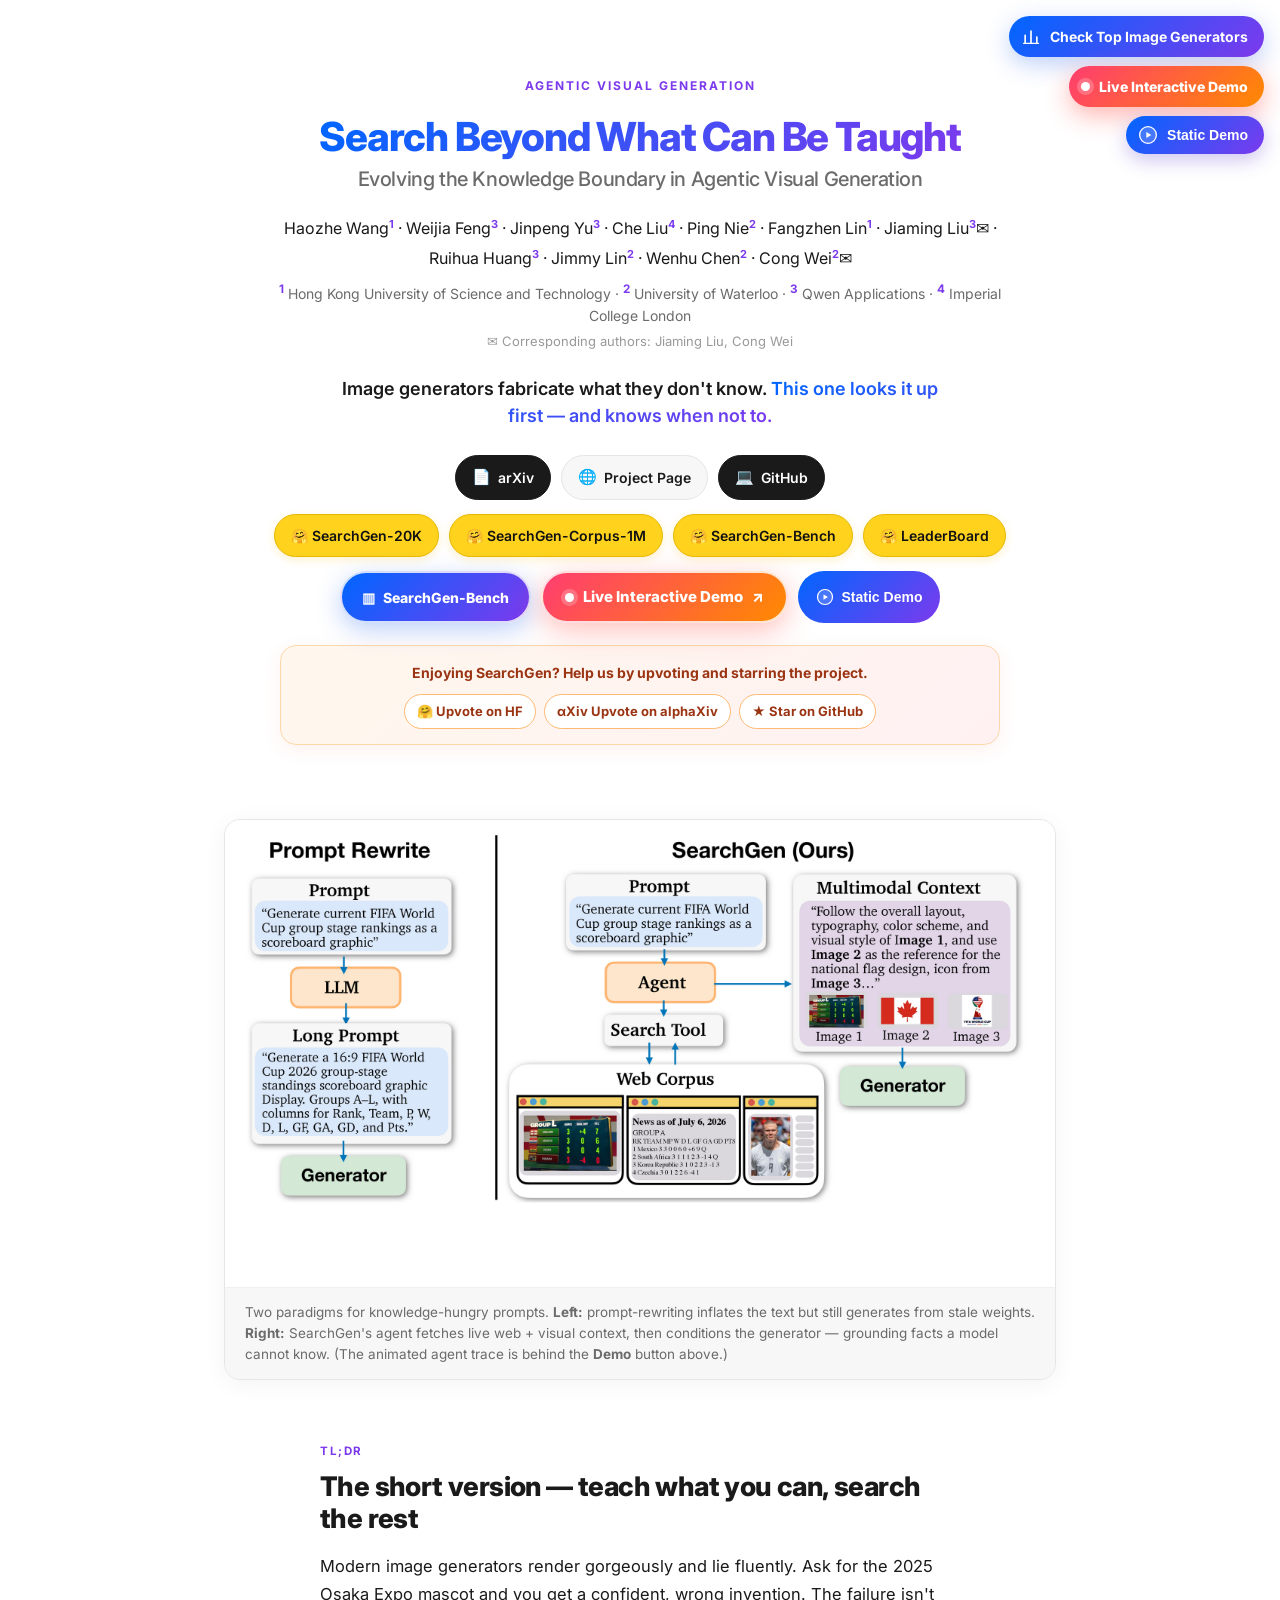
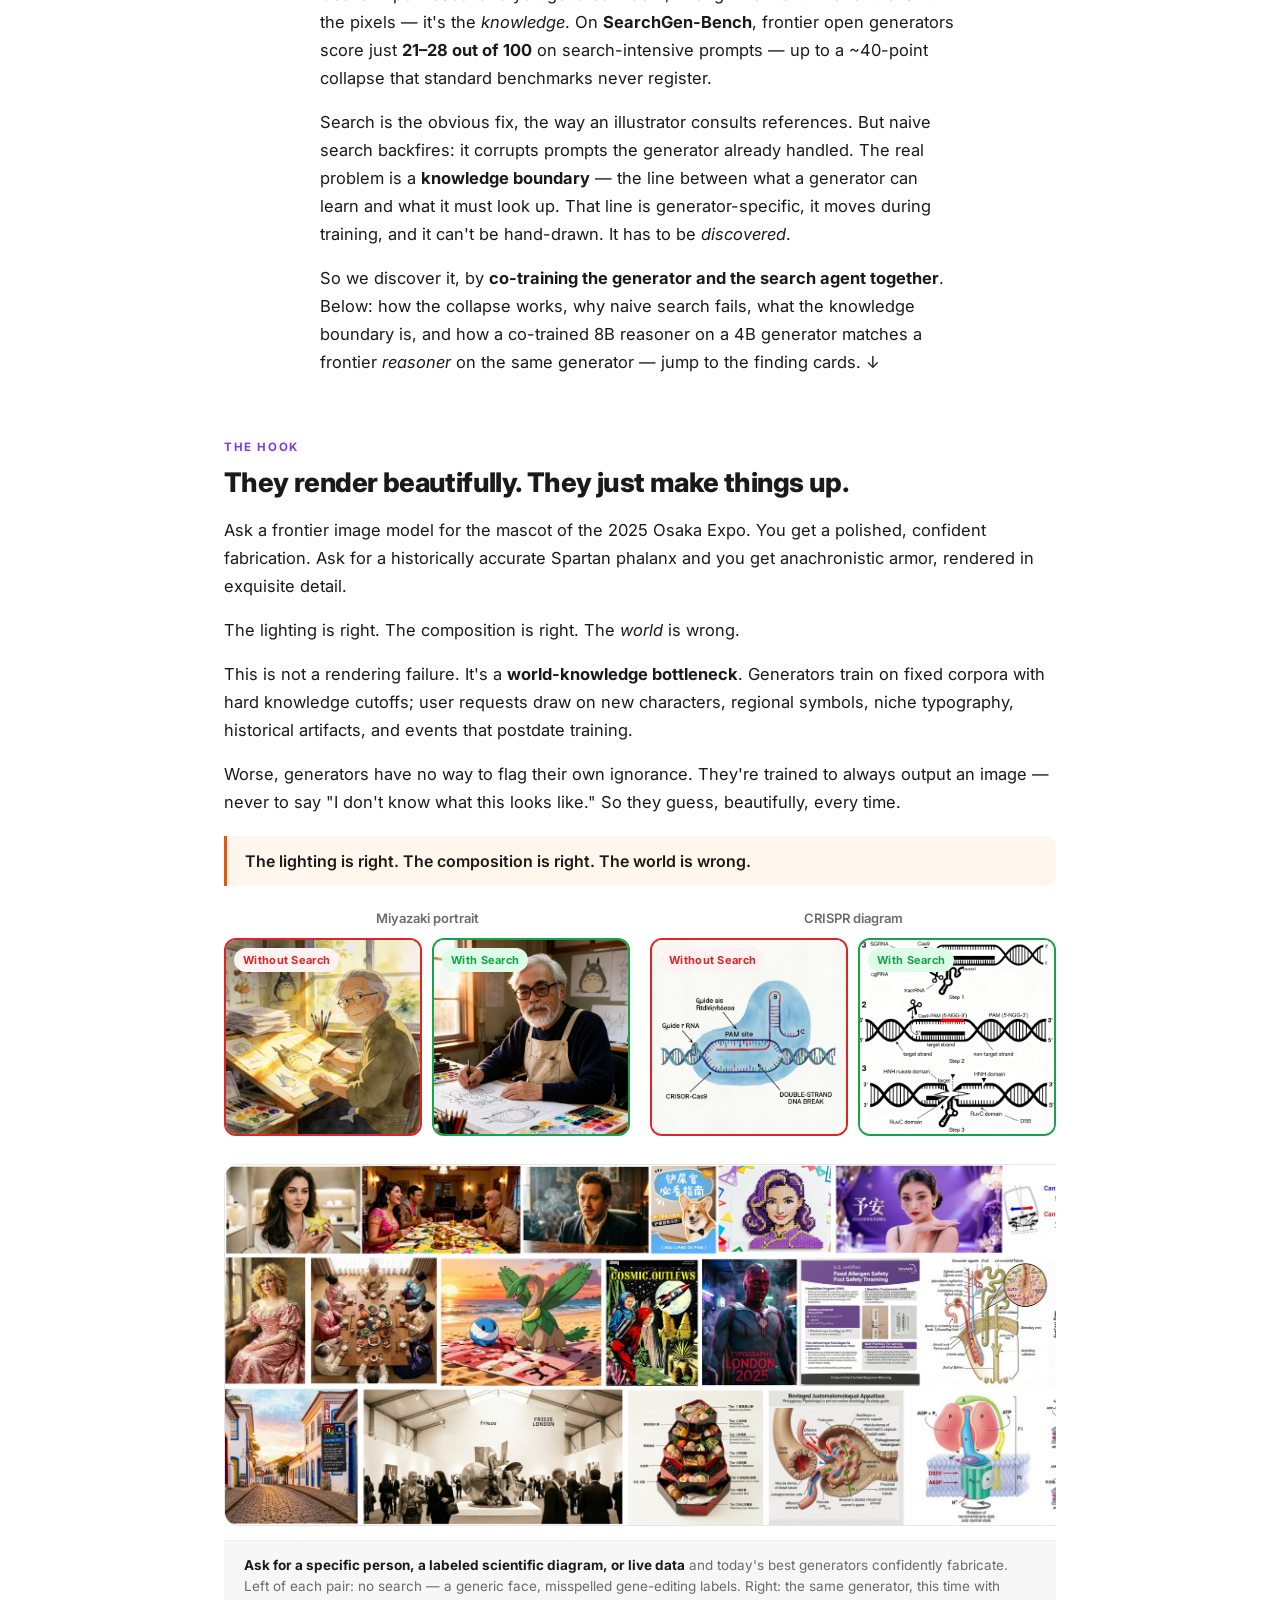
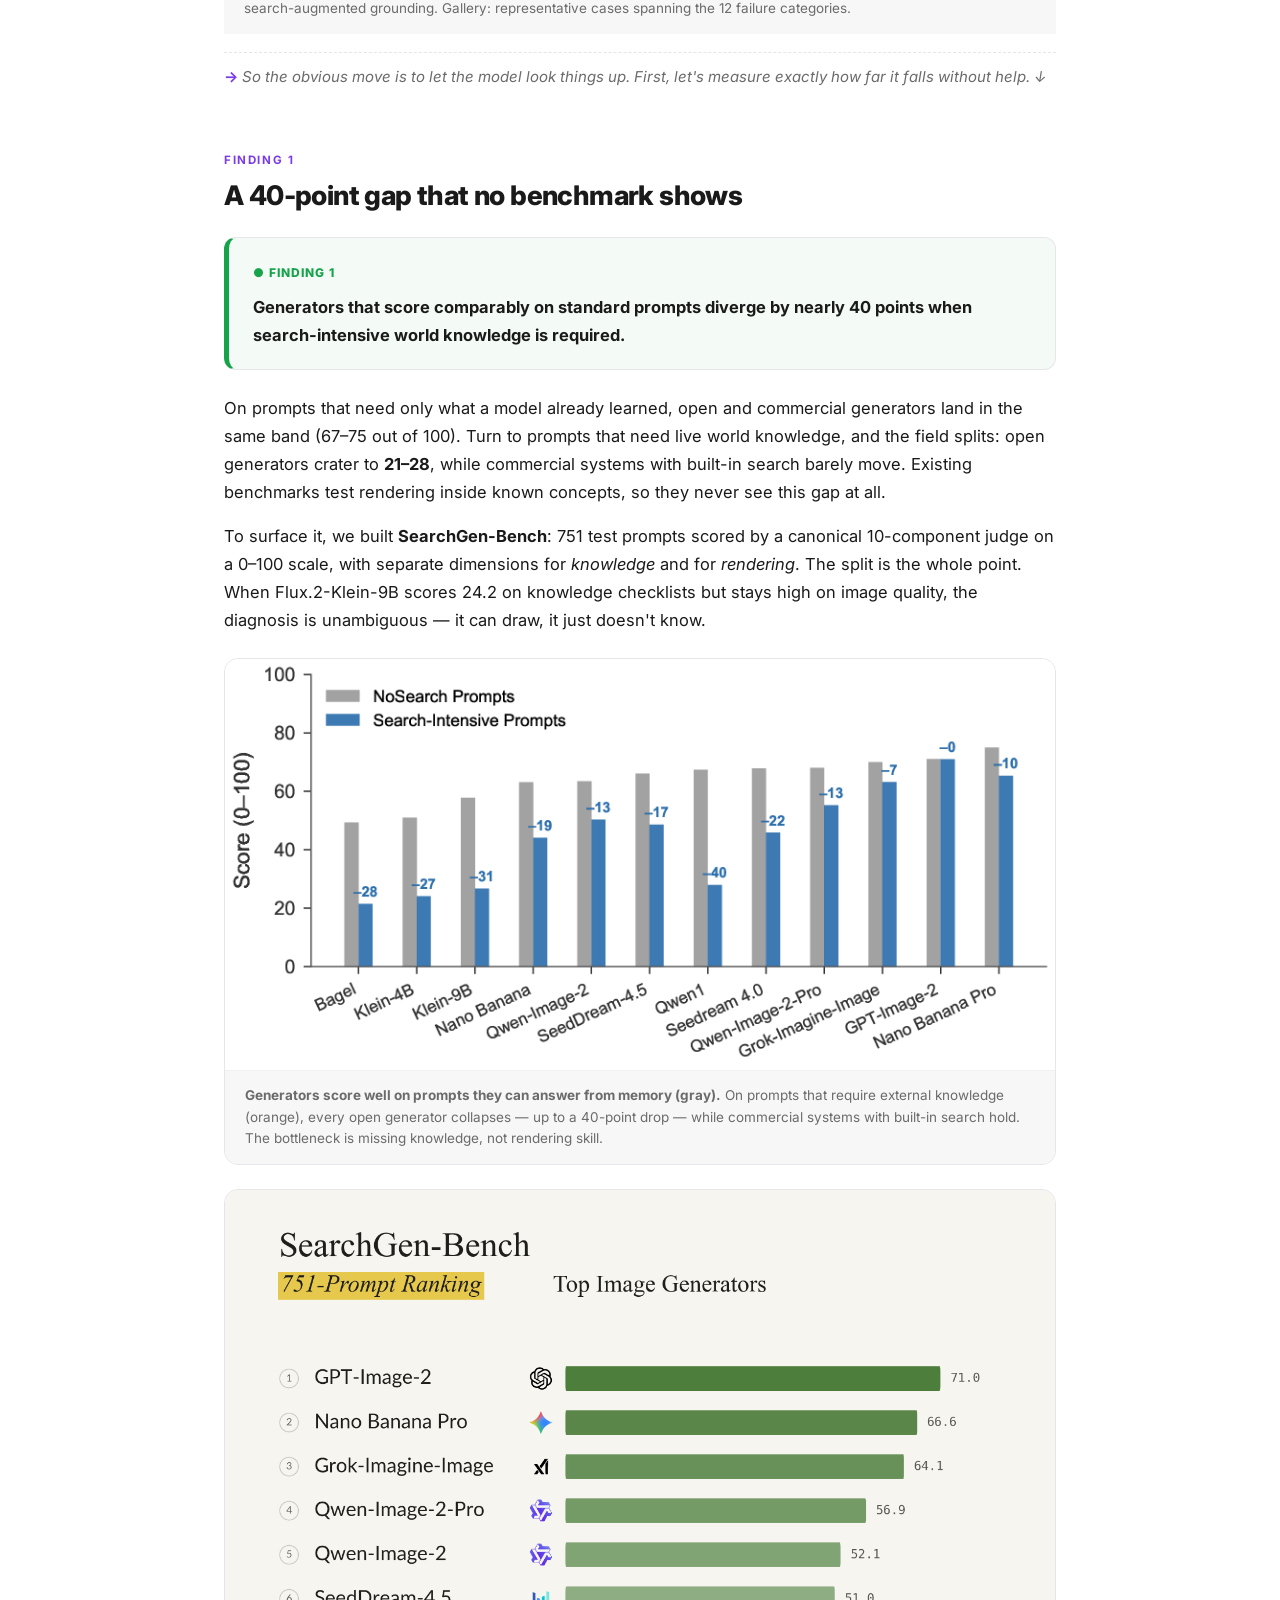
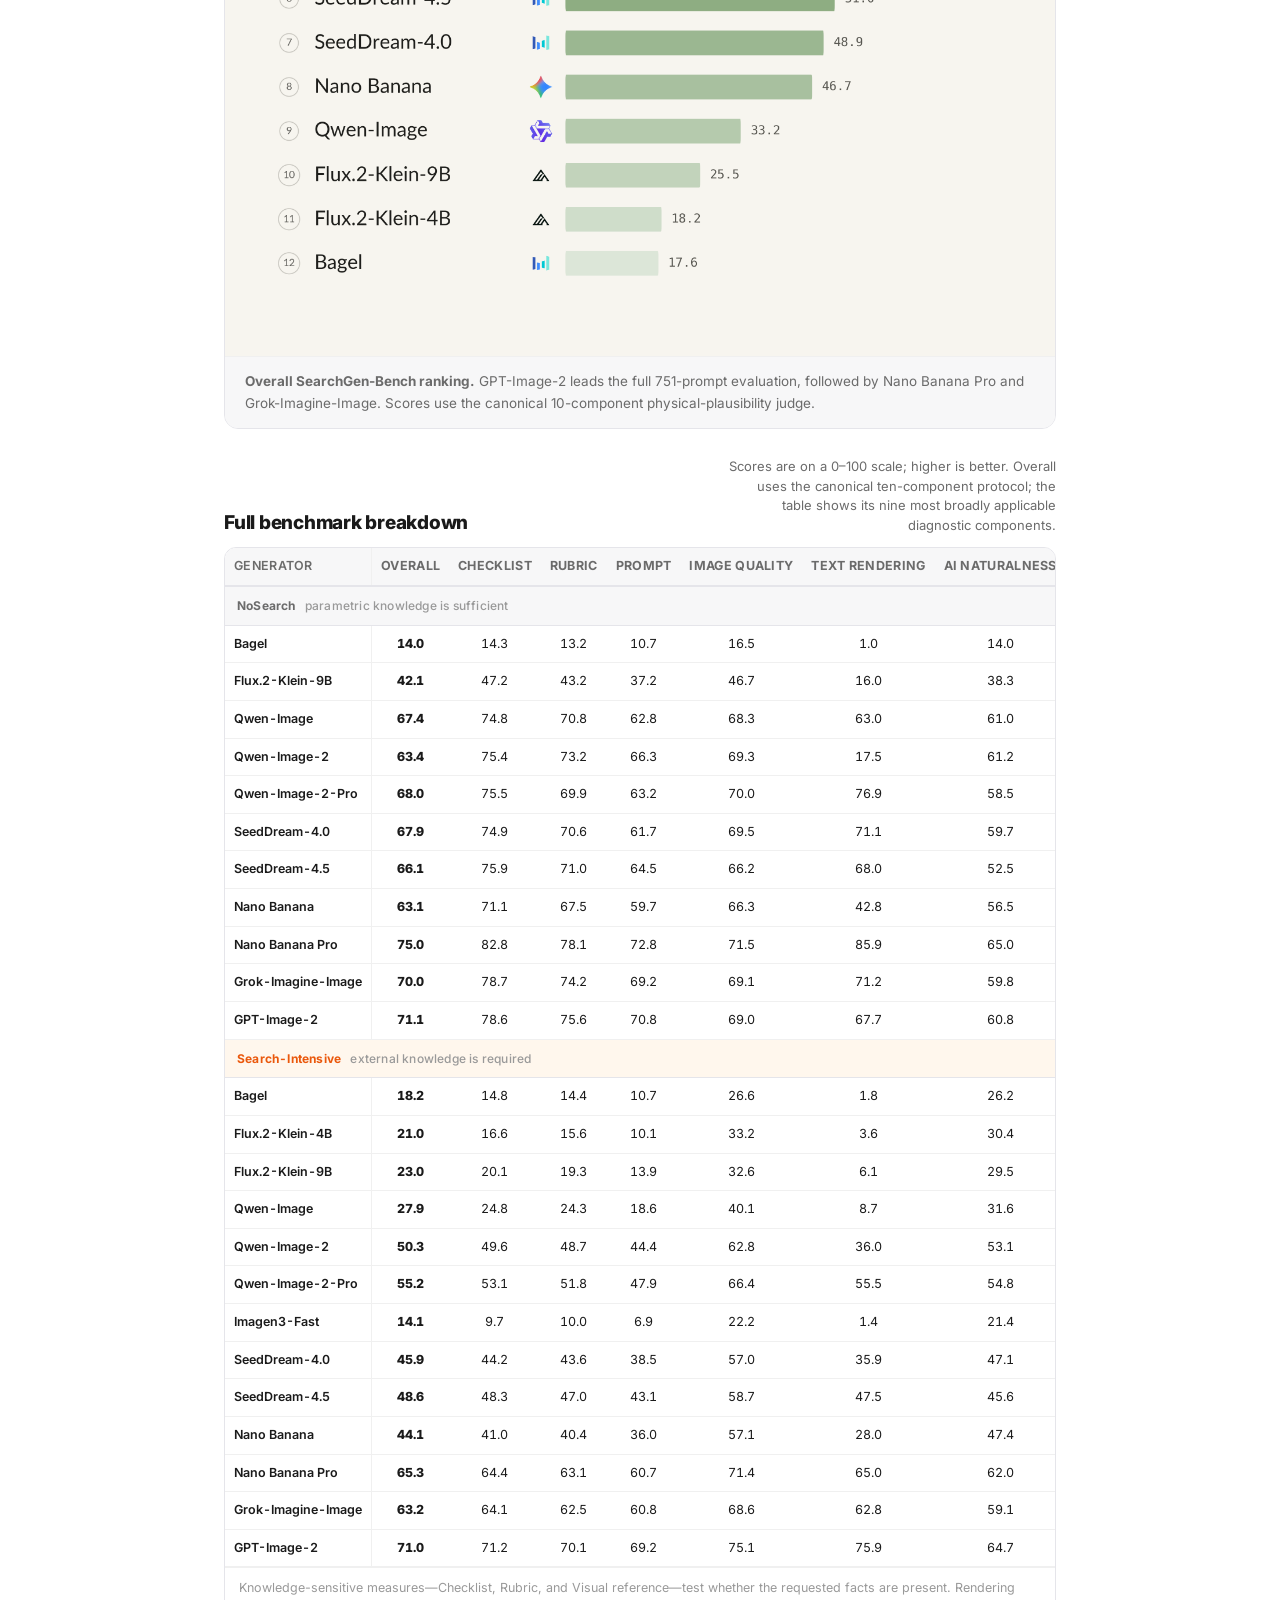
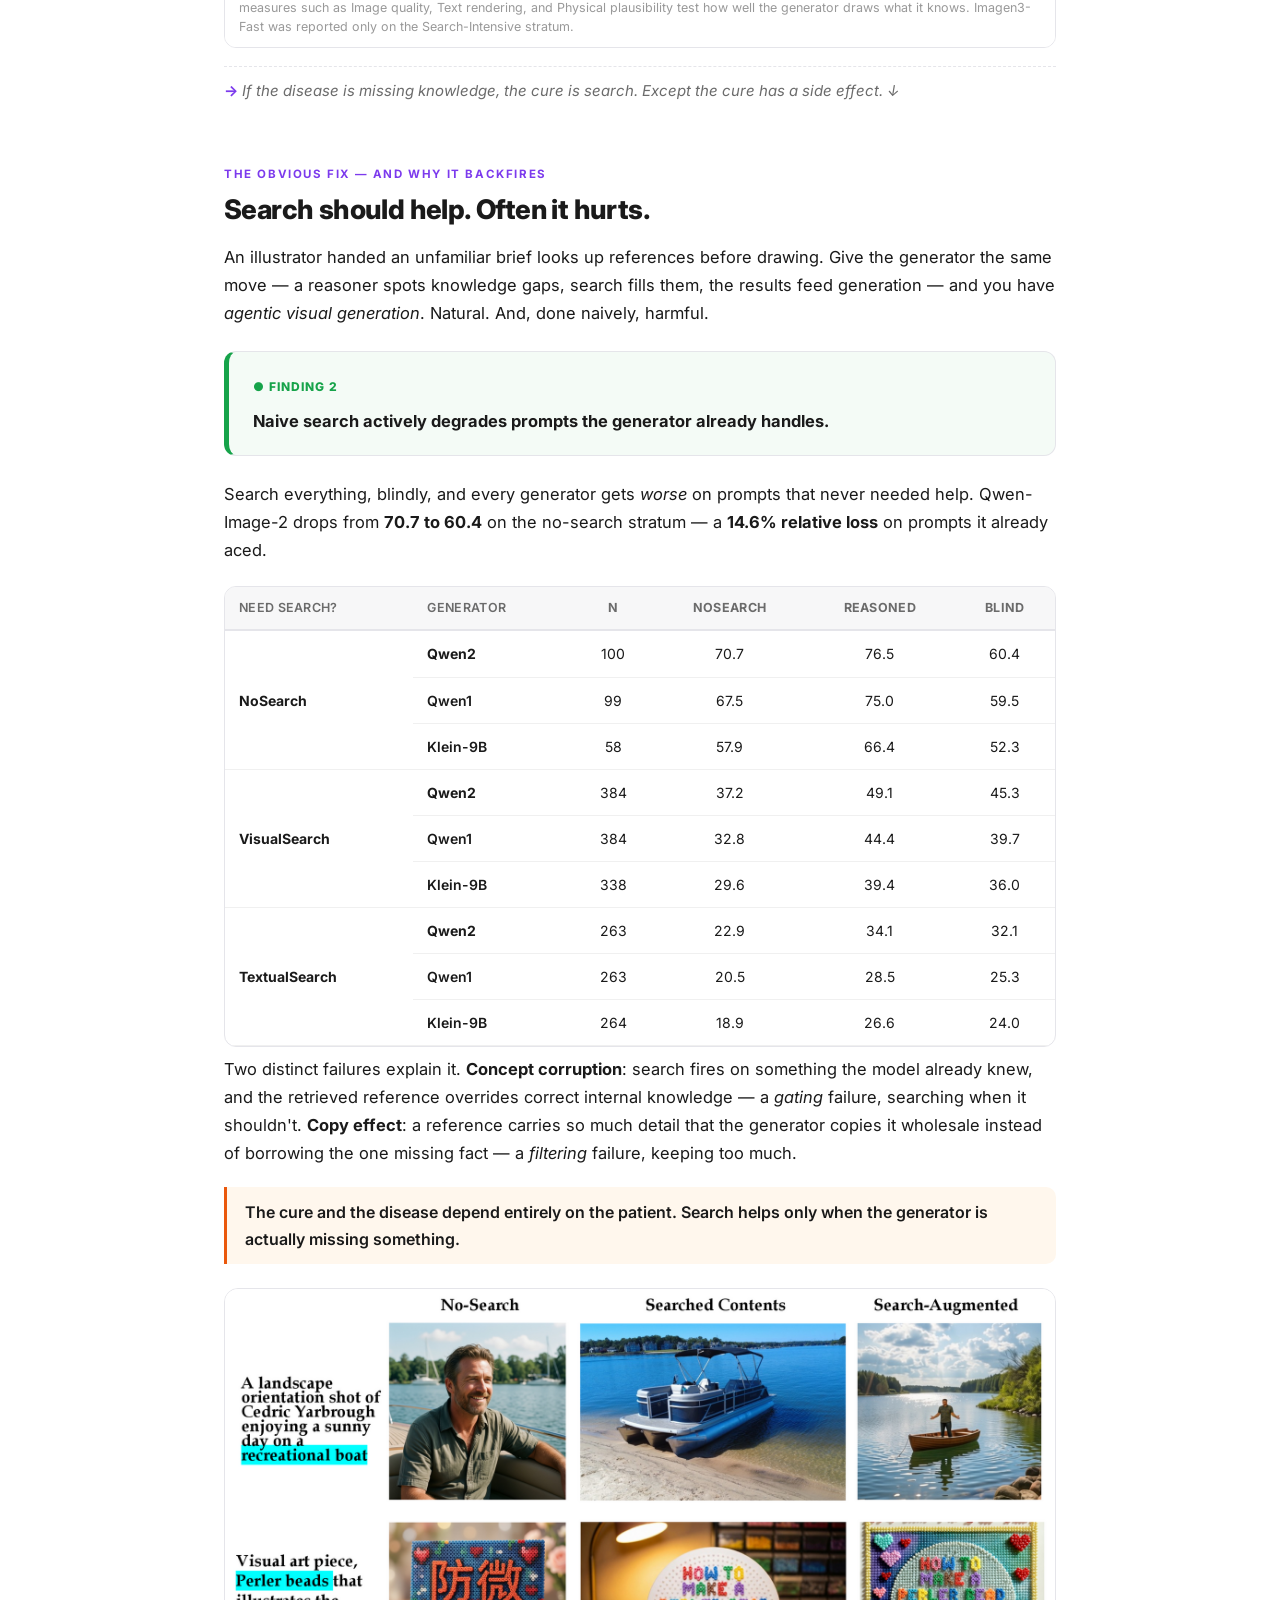
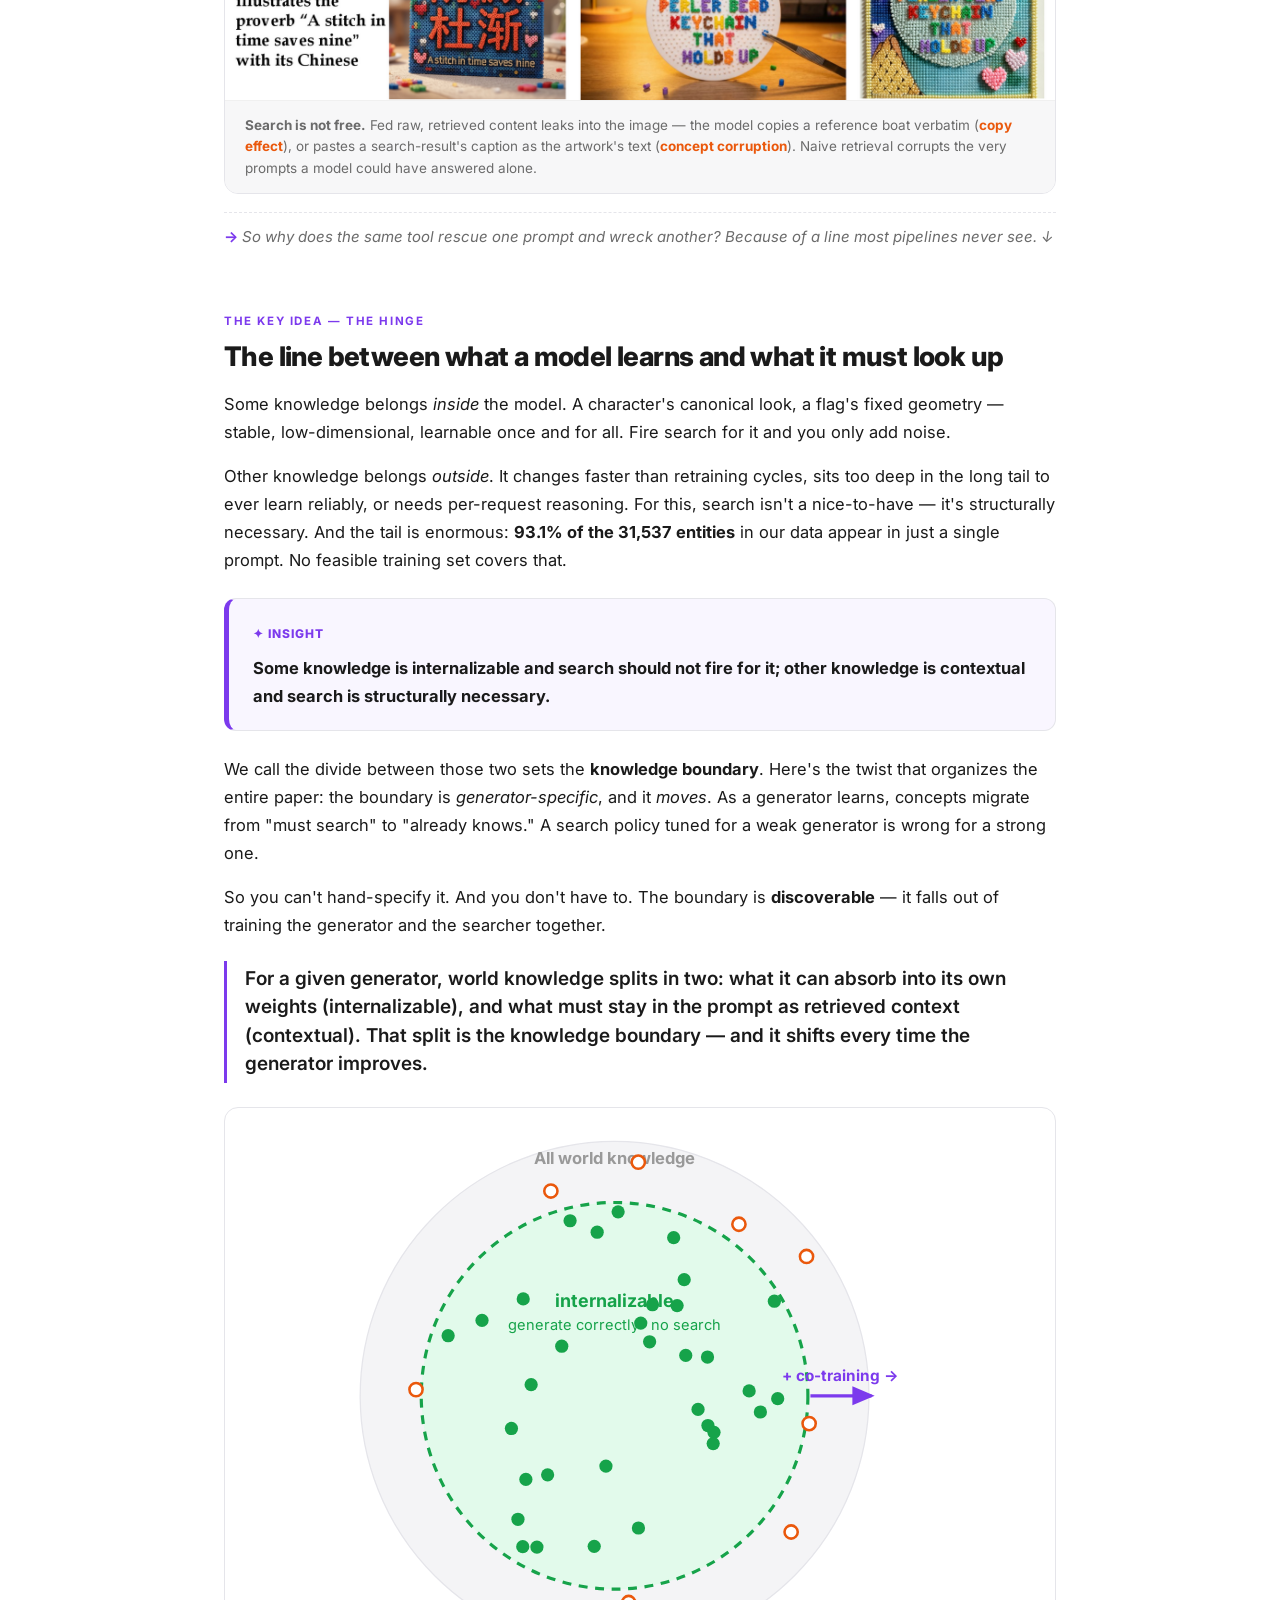
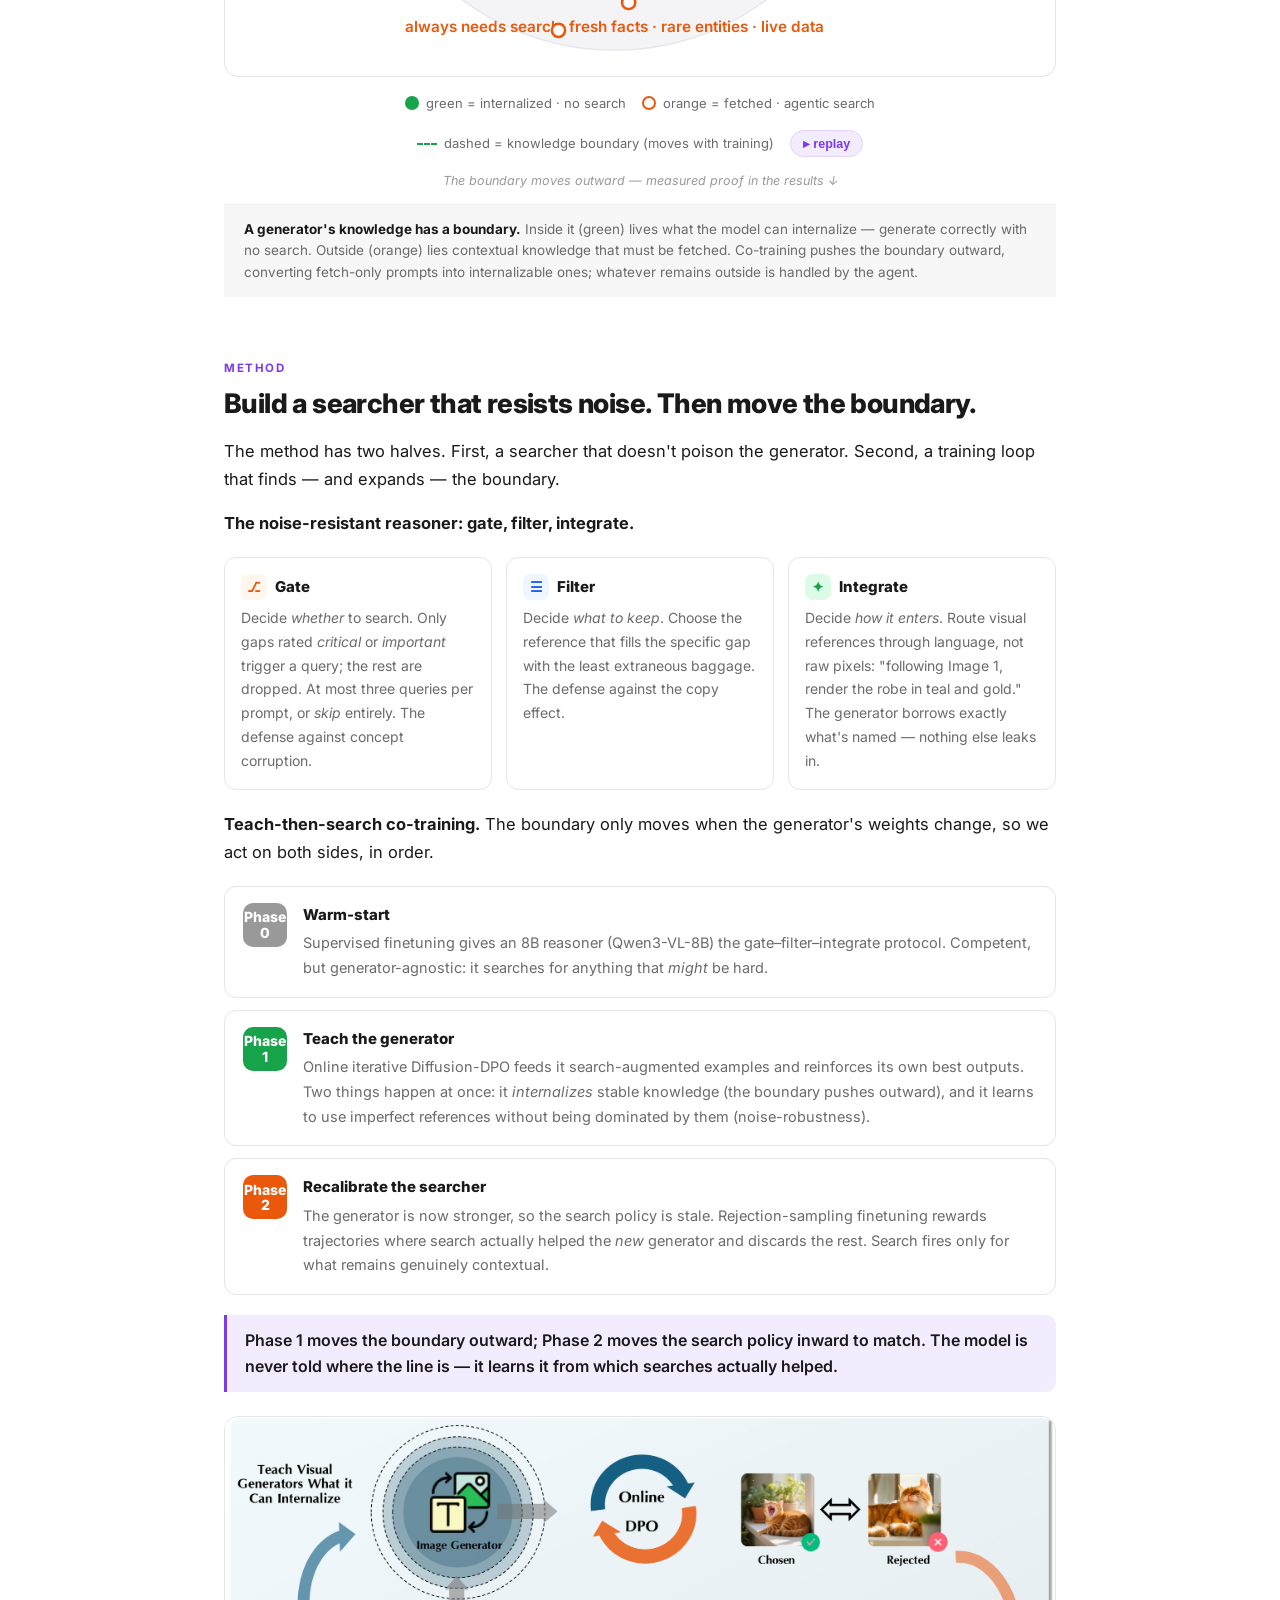
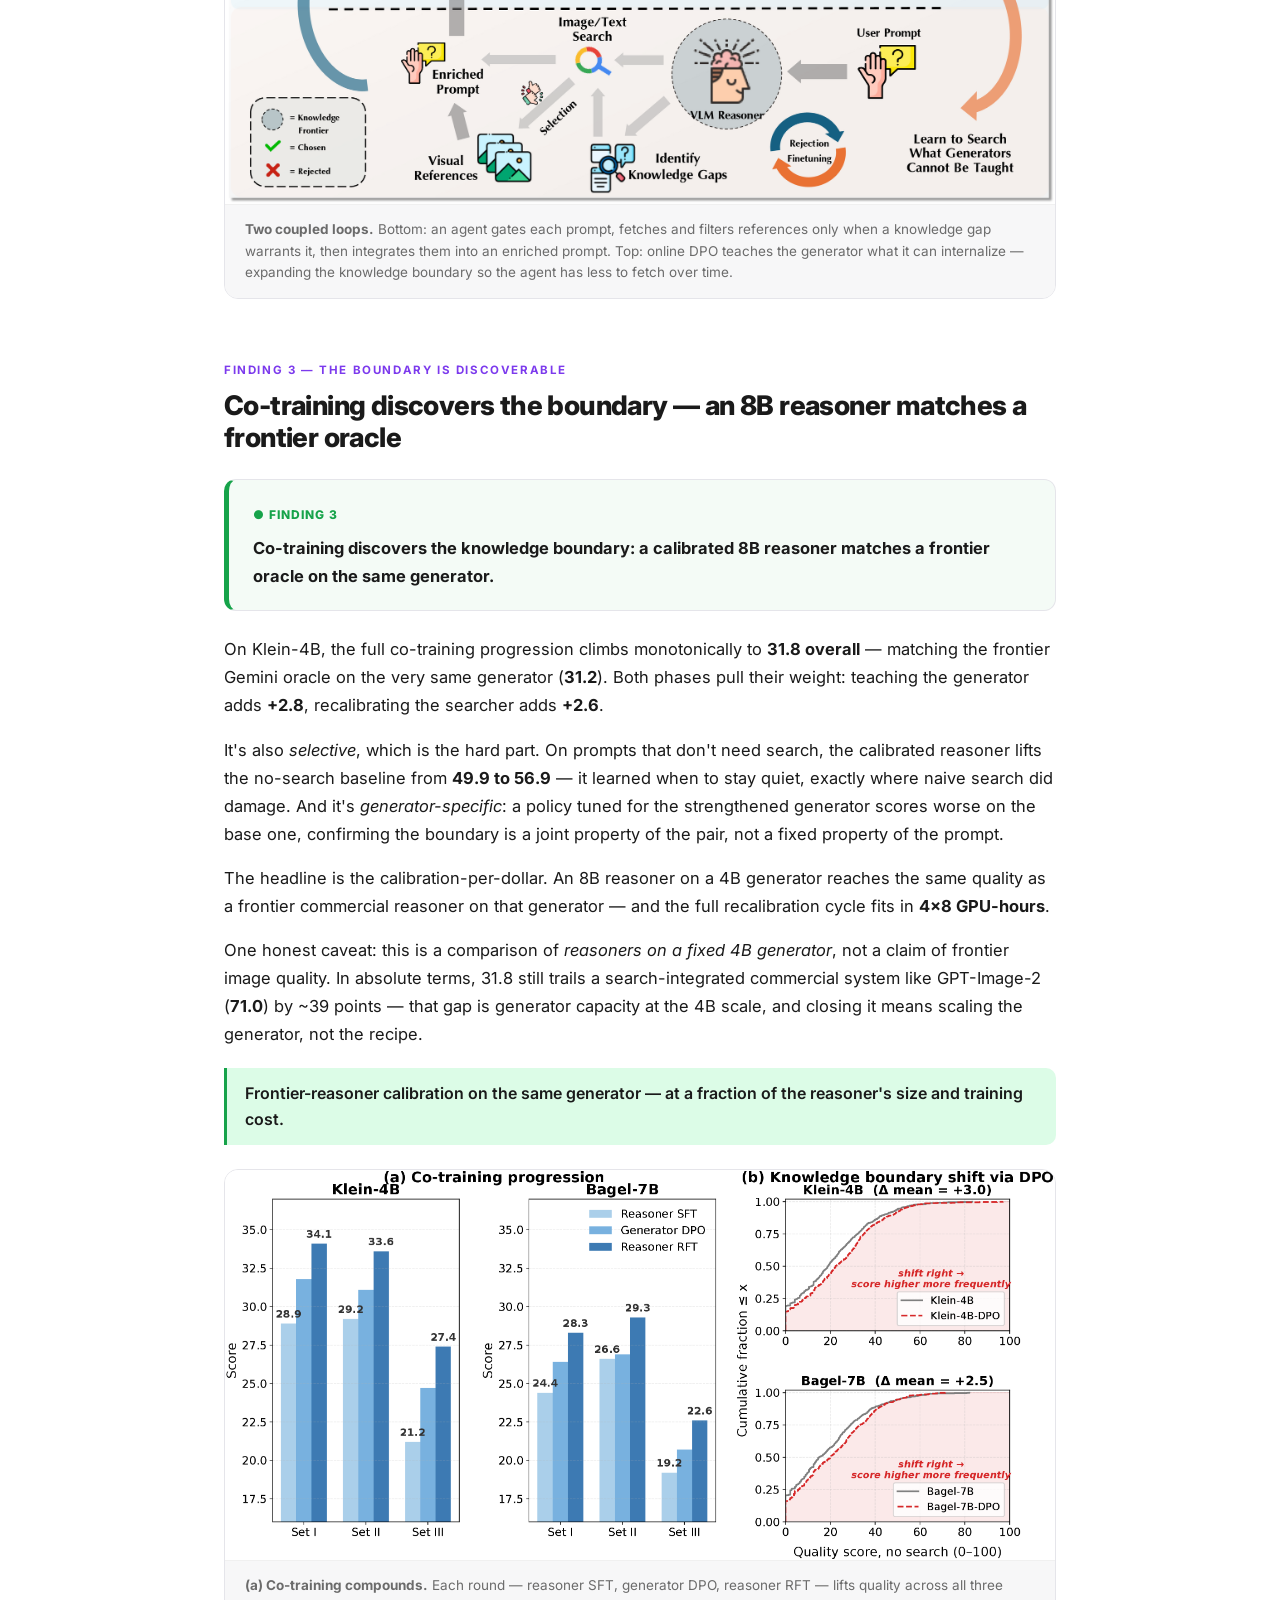
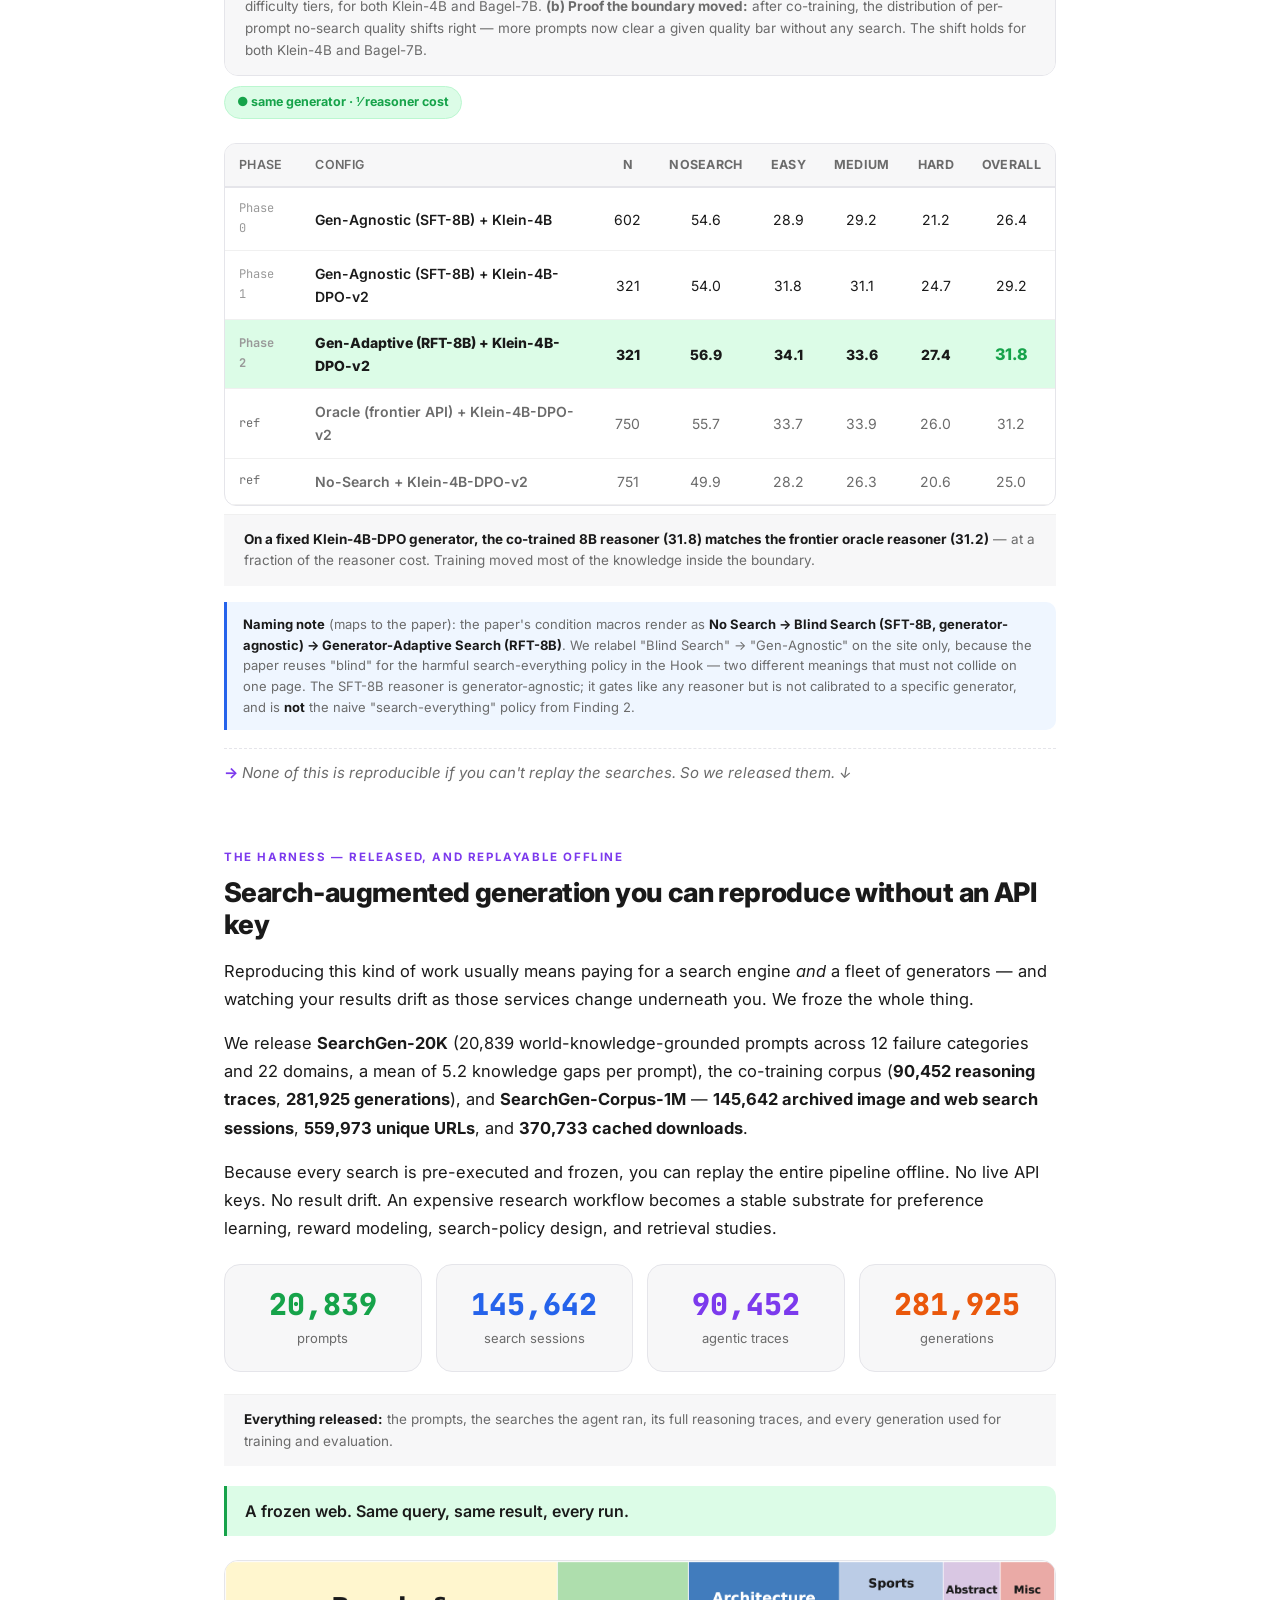
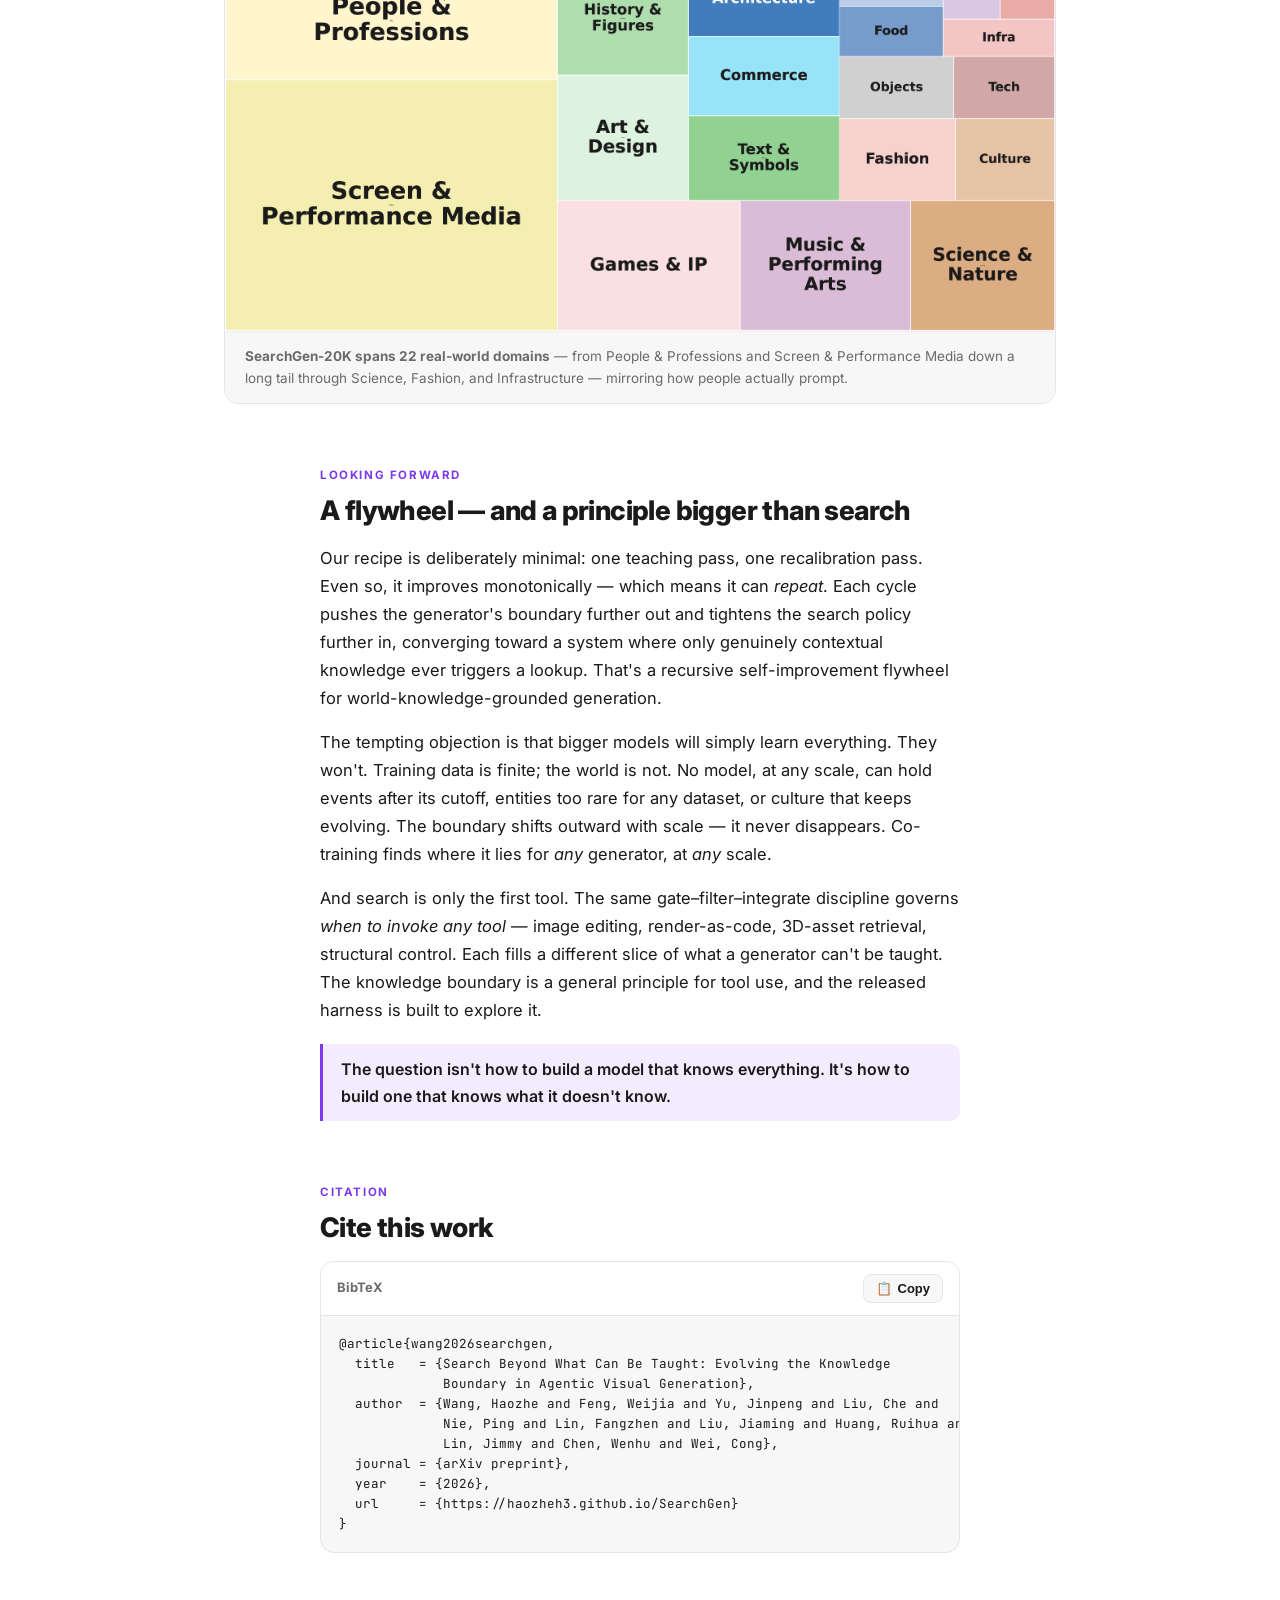
==== index.html @ 9dcd53ba "Update benchmark to ten-component scoring" ====
<!DOCTYPE html>
<html lang="en">
<head>
<meta charset="UTF-8">
<meta name="viewport" content="width=device-width, initial-scale=1.0">
<title>Search Beyond What Can Be Taught: Evolving the Knowledge Boundary in Agentic Visual Generation</title>
<meta name="description" content="Image generators fabricate what they don't know. SearchGen looks it up first — and knows when not to. Co-training the generator and search agent discovers the knowledge boundary.">
<meta property="og:title" content="Search Beyond What Can Be Taught — Evolving the Knowledge Boundary in Agentic Visual Generation">
<meta property="og:description" content="Image generators fabricate what they don't know. This one looks it up first — and knows when not to.">
<meta property="og:type" content="website">
<meta property="og:image" content="assets/figures/teaser.png">
<meta name="twitter:card" content="summary_large_image">
<link rel="preconnect" href="https://fonts.googleapis.com">
<link rel="preconnect" href="https://fonts.gstatic.com" crossorigin>
<link href="https://fonts.googleapis.com/css2?family=Inter:wght@300;400;500;600;700;800&family=JetBrains+Mono:wght@400;500;600&display=swap" rel="stylesheet">
<style>
*{margin:0;padding:0;box-sizing:border-box}
:root{--bg:#fff;--surface:#f7f7f8;--border:#e5e5ea;--border-lt:#f0f0f0;--text:#1a1a1a;--text2:#6b6b6b;--text3:#999;--accent:#0066ff;--green:#16a34a;--green-lt:#dcfce7;--orange:#ea580c;--orange-lt:#fff7ed;--red:#dc2626;--red-lt:#fef2f2;--blue:#2563eb;--blue-lt:#eff6ff;--gold:#ca8a04;--gold-lt:#fefce8;--purple:#7c3aed;--maxw:880px}
html{scroll-behavior:smooth}
body{background:var(--bg);color:var(--text);font-family:'Inter',-apple-system,sans-serif;line-height:1.65;overflow-x:hidden;-webkit-font-smoothing:antialiased}
a{color:var(--accent);text-decoration:none}
a:hover{text-decoration:underline}
code,pre,.mono{font-family:'JetBrains Mono',monospace}

/* scroll progress */
.progress{position:fixed;top:0;left:0;height:3px;width:0;background:linear-gradient(90deg,var(--accent),var(--purple));z-index:200;transition:width .15s linear}

/* sticky project launchers (top-right) */
.demo-launchers{position:fixed;top:16px;right:16px;z-index:150;display:flex;flex-direction:column;align-items:flex-end;gap:9px;white-space:nowrap}
.demo-fab{display:inline-flex;align-items:center;gap:9px;padding:9px 16px 9px 12px;border-radius:100px;background:linear-gradient(135deg,var(--accent),var(--purple));color:#fff;font-size:14px;font-weight:700;border:none;cursor:pointer;box-shadow:0 6px 20px rgba(80,40,200,.28);transition:transform .2s ease,box-shadow .2s ease}
.demo-fab:hover{transform:translateY(-2px);box-shadow:0 10px 28px rgba(80,40,200,.36);text-decoration:none;color:#fff}
.demo-fab svg{width:20px;height:20px;display:block}
.demo-fab.live{background:linear-gradient(135deg,#ff3d71,#ff8a00);box-shadow:0 8px 26px rgba(255,76,65,.42);font-weight:800;animation:live-glow 2.2s ease-in-out infinite}
.demo-fab.live:hover{box-shadow:0 12px 34px rgba(255,76,65,.55)}
.demo-fab.benchmark{background:linear-gradient(135deg,var(--accent),var(--purple));box-shadow:0 7px 24px rgba(37,99,235,.3)}
.demo-fab.benchmark:hover{box-shadow:0 11px 30px rgba(37,99,235,.42)}
.live-dot{width:9px;height:9px;border-radius:50%;background:#fff;box-shadow:0 0 0 4px rgba(255,255,255,.22)}
@keyframes live-glow{0%,100%{box-shadow:0 8px 26px rgba(255,76,65,.35)}50%{box-shadow:0 10px 34px rgba(255,76,65,.58)}}

/* hero */
header.hero{text-align:center;padding:76px 24px 40px;max-width:940px;margin:0 auto}
.hero .kicker{font-size:12px;font-weight:700;letter-spacing:2px;text-transform:uppercase;color:var(--purple);margin-bottom:18px}
.hero h1{font-size:40px;font-weight:800;letter-spacing:-1.2px;line-height:1.15;margin-bottom:14px;max-width:860px;margin-left:auto;margin-right:auto}
.hero h1 .gr{background:linear-gradient(135deg,var(--accent),var(--purple));-webkit-background-clip:text;-webkit-text-fill-color:transparent;background-clip:text}
.hero .sub{display:block;font-size:20px;font-weight:500;color:var(--text2);letter-spacing:-.4px;margin-top:8px}
.authors{font-size:16px;color:var(--text);margin:22px auto 6px;max-width:820px;line-height:1.9}
.authors .au{white-space:nowrap}
.authors sup{color:var(--purple);font-weight:700;font-size:11px}
.affil{font-size:14px;color:var(--text2);max-width:760px;margin:0 auto 4px}
.affil sup{color:var(--purple);font-weight:700}
.corr{font-size:13px;color:var(--text3);margin-bottom:22px}
.tagline{font-size:18px;font-weight:600;color:var(--text);max-width:620px;margin:0 auto 26px;line-height:1.5}
.tagline em{font-style:normal;background:linear-gradient(135deg,var(--accent),var(--purple));-webkit-background-clip:text;-webkit-text-fill-color:transparent;background-clip:text}

/* badge rows */
.badges{display:flex;flex-wrap:wrap;gap:10px;justify-content:center;margin-bottom:14px}
.badge-link{display:inline-flex;align-items:center;gap:7px;padding:9px 16px;border-radius:100px;background:var(--text);color:#fff;font-size:14px;font-weight:600;border:1px solid var(--text);transition:opacity .2s}
.badge-link:hover{opacity:.85;text-decoration:none;color:#fff}
.badge-link.alt{background:var(--surface);color:var(--text);border:1px solid var(--border)}
.badge-link.alt:hover{color:var(--text);background:#eee}
.badge-link.hf{background:#ffd21e;color:#111;border-color:#e6b800;box-shadow:0 3px 10px rgba(255,183,0,.2)}
.badge-link.hf:hover{background:#ffbf00;color:#111;opacity:1}
.badge-link .ic{font-size:15px}
/* hero demo launcher badge (mirrored) */
.badge-demo{display:inline-flex;align-items:center;gap:8px;padding:9px 18px;border-radius:100px;background:linear-gradient(135deg,var(--accent),var(--purple));color:#fff;font-size:14px;font-weight:700;border:none;cursor:pointer}
.badge-demo:hover{opacity:.9;text-decoration:none;color:#fff}
.badge-demo svg{width:18px;height:18px}
.badge-live{display:inline-flex;align-items:center;gap:9px;padding:12px 22px;border-radius:100px;background:linear-gradient(135deg,#ff3d71,#ff8a00);color:#fff;font-size:15px;font-weight:800;border:2px solid rgba(255,255,255,.8);box-shadow:0 8px 28px rgba(255,76,65,.35);transition:transform .2s ease,box-shadow .2s ease}
.badge-live:hover{transform:translateY(-2px);box-shadow:0 12px 34px rgba(255,76,65,.48);text-decoration:none;color:#fff}
.badge-benchmark{display:inline-flex;align-items:center;gap:8px;padding:11px 20px;border-radius:100px;background:linear-gradient(135deg,var(--accent),var(--purple));color:#fff;font-size:14px;font-weight:800;border:2px solid rgba(255,255,255,.8);box-shadow:0 7px 24px rgba(37,99,235,.3);transition:transform .2s ease,box-shadow .2s ease}
.badge-benchmark:hover{transform:translateY(-2px);box-shadow:0 11px 30px rgba(37,99,235,.42);text-decoration:none;color:#fff}
.support-callout{max-width:720px;margin:22px auto 0;padding:15px 18px;border:1px solid #fed7aa;border-radius:16px;background:linear-gradient(135deg,#fff7ed,#fff1f2);box-shadow:0 5px 20px rgba(234,88,12,.08);text-align:center}
.support-callout strong{display:block;font-size:14px;margin-bottom:9px;color:#9a3412}
.support-links{display:flex;flex-wrap:wrap;justify-content:center;gap:8px}
.support-links a{display:inline-flex;align-items:center;padding:6px 12px;border-radius:100px;background:#fff;color:#9a3412;border:1px solid #fdba74;font-size:13px;font-weight:700}
.support-links a:hover{background:#ffedd5;text-decoration:none;color:#7c2d12}
.support-bottom{max-width:var(--maxw);margin:16px auto 48px;padding-left:24px;padding-right:24px}

/* hero teaser figure */
.hero-teaser{max-width:var(--maxw);margin:34px auto 0;padding:0 24px}
.hero-teaser figure{border:1px solid var(--border);border-radius:16px;overflow:hidden;background:#fff;box-shadow:0 4px 24px rgba(0,0,0,.05)}
.hero-teaser img{width:100%;display:block}
.hero-teaser figcaption{padding:14px 20px;font-size:13.5px;color:var(--text2);text-align:left;line-height:1.55;background:var(--surface);border-top:1px solid var(--border-lt)}

/* main content */
main{max-width:var(--maxw);margin:0 auto;padding:0 24px 40px}
section.card{margin:56px 0}
/* fade-in is a pure enhancement: only hidden once JS confirms it can reveal them */
html.js-anim section.card{opacity:0;transform:translateY(18px);transition:opacity .7s ease,transform .7s ease}
html.js-anim section.card.v{opacity:1;transform:translateY(0)}
section.narrow{max-width:640px;margin-left:auto;margin-right:auto}
.eyebrow{display:inline-block;font-size:11.5px;font-weight:700;letter-spacing:1.6px;text-transform:uppercase;color:var(--purple);margin-bottom:10px}
section h2{font-size:27px;font-weight:800;letter-spacing:-.6px;line-height:1.2;margin-bottom:16px}
section p{font-size:16.5px;color:var(--text);margin-bottom:16px;line-height:1.7}
section p .em{font-style:italic}
section p strong{font-weight:700}
.pull{font-size:19px;font-weight:600;line-height:1.5;color:var(--text);border-left:3px solid var(--purple);padding:4px 0 4px 18px;margin:22px 0}
.bridge{font-size:15px;color:var(--text2);font-style:italic;margin-top:18px;padding-top:12px;border-top:1px dashed var(--border)}
.bridge .ar{color:var(--purple);font-style:normal;font-weight:700}

/* figures */
figure.fig{margin:24px 0 4px;border:1px solid var(--border);border-radius:14px;overflow:hidden;background:#fff}
figure.fig img{width:100%;display:block;background:#fff}
figure.fig figcaption,.figcap{padding:14px 20px;font-size:13.5px;color:var(--text2);line-height:1.6;background:var(--surface);border-top:1px solid var(--border-lt)}
.figcap b{color:var(--text)}

/* before/after grid */
.ba-grid{display:grid;grid-template-columns:1fr 1fr;gap:20px;margin:22px 0}
.ba-pair{display:grid;grid-template-columns:1fr 1fr;gap:10px}
.ba-item{border-radius:12px;overflow:hidden;border:2px solid var(--border);position:relative}
.ba-item.bad{border-color:var(--red)}
.ba-item.good{border-color:var(--green)}
.ba-item img{width:100%;display:block;aspect-ratio:1;object-fit:cover}
.ba-item .lbl{position:absolute;top:8px;left:8px;font-size:11px;font-weight:700;padding:3px 9px;border-radius:100px;letter-spacing:.3px}
.ba-item.bad .lbl{background:var(--red-lt);color:var(--red)}
.ba-item.good .lbl{background:var(--green-lt);color:var(--green)}
.ba-title{font-size:13px;font-weight:600;color:var(--text2);text-align:center;margin-bottom:8px}

/* gallery scroller */
.scroller{display:flex;gap:14px;overflow-x:auto;padding:6px 2px 14px;scroll-snap-type:x mandatory}
.scroller figure{scroll-snap-align:start;flex:0 0 auto;margin:0}
.scroller-strip{border:1px solid var(--border);border-radius:14px;overflow:hidden;background:#fff}
.scroller-strip img{display:block;max-width:none;height:360px;width:auto}

/* callout cards (Findings + Insight) */
.callout{border:1px solid var(--border);border-left-width:5px;border-radius:12px;padding:20px 24px;margin:24px 0;background:var(--surface)}
.callout .tag{display:inline-flex;align-items:center;gap:8px;font-size:12px;font-weight:800;letter-spacing:1px;text-transform:uppercase;margin-bottom:10px}
.callout p{font-size:16px;margin:0}
.callout.finding{border-left-color:var(--green);background:#f4fbf6}
.callout.finding .tag{color:var(--green)}
.callout.insight{border-left-color:var(--purple);background:#f9f6ff}
.callout.insight .tag{color:var(--purple)}
.callout .lead{font-weight:700;font-size:16.5px}
.card-line{font-size:16px;font-weight:600;color:var(--text);border-left:3px solid var(--green);background:var(--green-lt);padding:12px 18px;border-radius:0 10px 10px 0;margin:20px 0}
.card-line.o{border-left-color:var(--orange);background:var(--orange-lt)}
.card-line.p{border-left-color:var(--purple);background:#f3ecfe}

/* method gate/filter/integrate + phases */
.gfi{display:grid;grid-template-columns:repeat(3,1fr);gap:14px;margin:20px 0}
.gfi .g{border:1px solid var(--border);border-radius:12px;padding:16px;background:#fff}
.gfi .g h4{font-size:15px;font-weight:800;margin-bottom:6px;display:flex;align-items:center;gap:8px}
.gfi .g p{font-size:14px;color:var(--text2);margin:0}
.gfi .g .ico{width:26px;height:26px;border-radius:8px;display:flex;align-items:center;justify-content:center;font-size:14px;flex-shrink:0}
.gfi .g.gate .ico{background:var(--orange-lt);color:var(--orange)}
.gfi .g.filter .ico{background:var(--blue-lt);color:var(--blue)}
.gfi .g.integ .ico{background:var(--green-lt);color:var(--green)}
.phases{display:flex;flex-direction:column;gap:12px;margin:20px 0}
.phase{display:grid;grid-template-columns:auto 1fr;gap:16px;border:1px solid var(--border);border-radius:12px;padding:16px 18px;background:#fff}
.phase .pnum{width:44px;height:44px;border-radius:10px;display:flex;align-items:center;justify-content:center;font-weight:800;font-size:14px;color:#fff;flex-shrink:0;text-align:center;line-height:1.1}
.phase.p0 .pnum{background:var(--text3)}
.phase.p1 .pnum{background:var(--green)}
.phase.p2 .pnum{background:var(--orange)}
.phase h4{font-size:15px;font-weight:800;margin-bottom:4px}
.phase p{font-size:14.5px;color:var(--text2);margin:0}

/* results table */
.tbl-wrap{overflow-x:auto;margin:22px 0 8px;border:1px solid var(--border);border-radius:12px}
table.results{width:100%;border-collapse:collapse;font-size:14px;min-width:640px}
table.results th,table.results td{padding:11px 14px;text-align:center;border-bottom:1px solid var(--border-lt)}
table.results thead th{background:var(--surface);font-weight:700;font-size:12.5px;letter-spacing:.3px;color:var(--text2);text-transform:uppercase;border-bottom:2px solid var(--border)}
table.results td.cfg,table.results th.cfg{text-align:left;font-weight:600}
table.results td.phase-lbl{font-family:'JetBrains Mono',monospace;font-size:12px;color:var(--text3);text-align:left}
table.results tr.head-row td{background:var(--green-lt);font-weight:800}
table.results tr.head-row td .big{color:var(--green);font-size:16px}
table.results tr.ref td{color:var(--text2)}
table.results td .overall{font-weight:800}
.benchmark-head{display:flex;align-items:flex-end;justify-content:space-between;gap:18px;margin:28px 0 10px}
.benchmark-head h3{font-size:19px;font-weight:800;letter-spacing:-.25px;line-height:1.3;margin:0}
.benchmark-head p{font-size:13px;color:var(--text2);line-height:1.5;margin:0;text-align:right;max-width:330px}
.benchmark-wrap{margin-top:12px}
table.results.benchmark{min-width:1180px;font-size:12.5px;font-variant-numeric:tabular-nums}
table.results.benchmark th,table.results.benchmark td{padding:8px 9px;white-space:nowrap}
table.results.benchmark th.model,table.results.benchmark td.model{text-align:left;font-weight:600;position:sticky;left:0;z-index:1;background:#fff;border-right:1px solid var(--border-lt)}
table.results.benchmark thead th.model{z-index:3;background:var(--surface)}
table.results.benchmark td.overall{font-weight:800;color:var(--text)}
table.results.benchmark tr.stratum th{position:static;text-align:left;padding:9px 12px;font-size:12px;letter-spacing:.2px;text-transform:none;border-top:1px solid var(--border);border-bottom:1px solid var(--border)}
table.results.benchmark tr.stratum.memory th{background:var(--surface);color:var(--text2)}
table.results.benchmark tr.stratum.search th{background:var(--orange-lt);color:var(--orange)}
table.results.benchmark tr.stratum .count{font-weight:500;color:var(--text3);margin-left:6px}
.benchmark-note{font-size:12.5px;color:var(--text3);line-height:1.55;padding:10px 14px;background:#fff;border-top:1px solid var(--border-lt)}
.chip{display:inline-flex;align-items:center;gap:6px;font-size:12.5px;font-weight:700;color:var(--green);background:var(--green-lt);border:1px solid #bbf7d0;padding:5px 12px;border-radius:100px;margin:6px 0 2px}
.naming-note{font-size:13px;color:var(--text2);background:var(--blue-lt);border-left:3px solid var(--blue);padding:12px 16px;border-radius:0 10px 10px 0;margin:16px 0;line-height:1.6}
.naming-note b{color:var(--text)}

/* stat tiles (reuse .sbox look) */
.stat-row{display:grid;grid-template-columns:repeat(4,1fr);gap:14px;margin:22px 0}
.sbox{background:var(--surface);border:1px solid var(--border);border-radius:16px;padding:24px 16px;text-align:center}
.sbox .sn{font-size:30px;font-weight:800;font-family:'JetBrains Mono',monospace;line-height:1}
.sbox .sn.green{color:var(--green)}.sbox .sn.orange{color:var(--orange)}.sbox .sn.blue{color:var(--blue)}.sbox .sn.purple{color:var(--purple)}
.sbox .sl{font-size:13px;color:var(--text2);margin-top:10px;line-height:1.4}

/* knowledge boundary SVG */
.kb-wrap{border:1px solid var(--border);border-radius:14px;background:#fff;padding:8px 8px 0;margin:24px 0 4px}
.kb-wrap svg{width:100%;height:auto;display:block}
.kb-legend{display:flex;flex-wrap:wrap;gap:16px;justify-content:center;padding:12px 8px 14px;font-size:13px;color:var(--text2)}
.kb-legend .li{display:inline-flex;align-items:center;gap:7px}
.kb-legend .dot{width:14px;height:14px;border-radius:50%;display:inline-block}
.kb-legend .dot.solid{background:var(--green)}
.kb-legend .dot.hollow{background:#fff;border:2px solid var(--orange);box-sizing:border-box}
.kb-legend .dash{width:20px;height:0;border-top:2px dashed var(--green);display:inline-block}
.kb-replay{display:inline-flex;align-items:center;gap:6px;font-size:12.5px;font-weight:600;color:var(--purple);background:#f3ecfe;border:1px solid #e2d3fb;padding:5px 12px;border-radius:100px;cursor:pointer}
.kb-note{text-align:center;font-size:12.5px;color:var(--text3);font-style:italic;padding:0 8px 12px}

/* citation */
.cite-card{border:1px solid var(--border);border-radius:14px;background:var(--surface);overflow:hidden}
.cite-head{display:flex;justify-content:space-between;align-items:center;padding:12px 16px;border-bottom:1px solid var(--border);background:#fff}
.cite-head .t{font-size:13px;font-weight:700;color:var(--text2)}
.copy-btn{display:inline-flex;align-items:center;gap:6px;font-size:13px;font-weight:600;color:var(--text);background:var(--surface);border:1px solid var(--border);border-radius:8px;padding:6px 12px;cursor:pointer}
.copy-btn:hover{background:#eee}
.cite-card pre{padding:18px;overflow-x:auto;font-size:12.5px;line-height:1.6;color:var(--text)}

/* footer */
footer{text-align:center;padding:44px 24px 60px;color:var(--text3);font-size:13.5px;border-top:1px solid var(--border);margin-top:40px}
footer a{color:var(--text2)}

/* demo modal */
.modal{position:fixed;inset:0;z-index:300;display:none;align-items:center;justify-content:center;padding:24px}
.modal.open{display:flex}
.modal .scrim{position:absolute;inset:0;background:rgba(10,10,20,.78);backdrop-filter:blur(3px)}
.modal .frame-wrap{position:relative;width:min(1100px,100%);height:min(88vh,900px);background:#fff;border-radius:16px;overflow:hidden;box-shadow:0 24px 80px rgba(0,0,0,.5);z-index:1}
.modal iframe{width:100%;height:100%;border:0;display:block}
.modal .close-x{position:absolute;top:14px;right:14px;z-index:2;width:40px;height:40px;border-radius:50%;background:rgba(255,255,255,.92);border:1px solid var(--border);color:var(--text);font-size:22px;line-height:1;cursor:pointer;display:flex;align-items:center;justify-content:center;box-shadow:0 2px 10px rgba(0,0,0,.2)}
.modal .close-x:hover{background:#fff}
.modal .m-hint{position:absolute;bottom:14px;left:50%;transform:translateX(-50%);z-index:2;font-size:12px;color:#fff;background:rgba(0,0,0,.5);padding:5px 14px;border-radius:100px}
body.modal-open{overflow:hidden}

@media (max-width:760px){
  .hero h1{font-size:30px}
  .hero .sub{font-size:16px}
  section h2{font-size:22px}
  .ba-grid{grid-template-columns:1fr}
  .gfi{grid-template-columns:1fr}
  .stat-row{grid-template-columns:1fr 1fr}
  .benchmark-head{display:block}
  .benchmark-head p{text-align:left;max-width:none;margin-top:5px}
  .demo-fab span.lbl{display:none}
  .demo-fab{padding:10px}
  .demo-launchers{gap:6px}
  .modal{padding:0}
  .modal .frame-wrap{height:100vh;border-radius:0;width:100%}
}
@media (prefers-reduced-motion:reduce){
  *{animation:none!important;transition:none!important}
  section.card{opacity:1;transform:none}
}
</style>
</head>
<body>
<div class="progress" id="progress"></div>

<!-- Sticky project launchers (top-right) -->
<div class="demo-launchers">
  <a class="demo-fab benchmark" href="benchmark.html" aria-label="Check top image generators">
    <svg viewBox="0 0 24 24" fill="none" aria-hidden="true"><path d="M5 19V10m7 9V5m7 14v-7" stroke="#fff" stroke-width="2" stroke-linecap="round"/><path d="M3 19.5h18" stroke="#fff" stroke-width="1.5" stroke-linecap="round"/></svg>
    <span class="lbl">Check Top Image Generators</span>
  </a>
  <a class="demo-fab live" href="http://101.47.155.111:8880/studio" target="_blank" rel="noopener" aria-label="Open the live interactive demo">
    <span class="live-dot" aria-hidden="true"></span>
    <span class="lbl">Live Interactive Demo</span>
  </a>
  <button class="demo-fab" id="demoFabTop" aria-label="Open static demo">
    <svg viewBox="0 0 24 24" fill="none" aria-hidden="true"><circle cx="12" cy="12" r="10" fill="rgba(255,255,255,.18)" stroke="#fff" stroke-width="1.6"/><path d="M10 8.5l6 3.5-6 3.5z" fill="#fff"/></svg>
    <span class="lbl">Static Demo</span>
  </button>
</div>

<!-- ========================= §0 HERO (static) ========================= -->
<header class="hero">
  <div class="kicker">Agentic Visual Generation</div>
  <h1><span class="gr">Search Beyond What Can Be Taught</span>
    <span class="sub">Evolving the Knowledge Boundary in Agentic Visual Generation</span>
  </h1>

  <div class="authors">
    <span class="au">Haozhe Wang<sup>1</sup></span> ·
    <span class="au">Weijia Feng<sup>3</sup></span> ·
    <span class="au">Jinpeng Yu<sup>3</sup></span> ·
    <span class="au">Che Liu<sup>4</sup></span> ·
    <span class="au">Ping Nie<sup>2</sup></span> ·
    <span class="au">Fangzhen Lin<sup>1</sup></span> ·
    <span class="au">Jiaming Liu<sup>3</sup>&#9993;</span> ·
    <span class="au">Ruihua Huang<sup>3</sup></span> ·
    <span class="au">Jimmy Lin<sup>2</sup></span> ·
    <span class="au">Wenhu Chen<sup>2</sup></span> ·
    <span class="au">Cong Wei<sup>2</sup>&#9993;</span>
  </div>
  <div class="affil"><sup>1</sup> Hong Kong University of Science and Technology · <sup>2</sup> University of Waterloo · <sup>3</sup> Qwen Applications · <sup>4</sup> Imperial College London</div>
  <div class="corr">&#9993; Corresponding authors: Jiaming Liu, Cong Wei</div>

  <p class="tagline">Image generators fabricate what they don't know. <em>This one looks it up first — and knows when not to.</em></p>

  <!-- badge links -->
  <div class="badges">
    <a class="badge-link" href="https://arxiv.org/abs/2607.05382" target="_blank" rel="noopener"><span class="ic">&#128196;</span> arXiv</a>
    <a class="badge-link alt" href="#" ><span class="ic">&#127760;</span> Project Page</a>
    <a class="badge-link" href="https://github.com/HaozheH3/SearchGen" target="_blank" rel="noopener"><span class="ic">&#128187;</span> GitHub</a>
  </div>
  <div class="badges">
    <a class="badge-link hf" href="https://huggingface.co/datasets/JasperHaozhe/SearchGen-20K" target="_blank" rel="noopener">&#129303; SearchGen-20K</a>
    <a class="badge-link hf" href="https://huggingface.co/datasets/JasperHaozhe/SearchGen-Corpus-1M" target="_blank" rel="noopener">&#129303; SearchGen-Corpus-1M</a>
    <a class="badge-link hf" href="https://huggingface.co/datasets/JasperHaozhe/SearchGen-Bench" target="_blank" rel="noopener">&#129303; SearchGen-Bench</a>
    <a class="badge-link hf" href="https://huggingface.co/spaces/CongWei1230/SearchGen-Bench" target="_blank" rel="noopener">&#129303; LeaderBoard</a>
  </div>
  <!-- benchmark, live interactive demo, and animated static walkthrough -->
  <div class="badges" style="margin-top:8px">
    <a class="badge-benchmark" href="benchmark.html">
      <span aria-hidden="true">▥</span> SearchGen-Bench
    </a>
    <a class="badge-live" href="http://101.47.155.111:8880/studio" target="_blank" rel="noopener"><span class="live-dot" aria-hidden="true"></span> Live Interactive Demo <span aria-hidden="true">↗</span></a>
    <button class="badge-demo" id="demoFabHero">
      <svg viewBox="0 0 24 24" fill="none" aria-hidden="true"><circle cx="12" cy="12" r="10" fill="rgba(255,255,255,.18)" stroke="#fff" stroke-width="1.6"/><path d="M10 8.5l6 3.5-6 3.5z" fill="#fff"/></svg>
      Static Demo
    </button>
    <noscript><a class="badge-link alt" href="demo.html" target="_blank" rel="noopener">▶ Open demo (new tab)</a></noscript>
  </div>
  <div class="support-callout" aria-label="Support SearchGen">
    <strong>Enjoying SearchGen? Help us by upvoting and starring the project.</strong>
    <div class="support-links">
      <a href="https://huggingface.co/papers/2607.05382" target="_blank" rel="noopener">🤗 Upvote on HF</a>
      <a href="https://alphaxiv.org/abs/2607.05382" target="_blank" rel="noopener">αXiv Upvote on alphaXiv</a>
      <a href="https://github.com/HaozheH3/SearchGen" target="_blank" rel="noopener">★ Star on GitHub</a>
    </div>
  </div>
</header>

<div class="hero-teaser">
  <figure>
    <img src="assets/figures/teaser.png" alt="Two paradigms for knowledge-hungry prompts: prompt rewrite vs SearchGen agentic retrieval.">
    <figcaption>Two paradigms for knowledge-hungry prompts. <b>Left:</b> prompt-rewriting inflates the text but still generates from stale weights. <b>Right:</b> SearchGen's agent fetches live web + visual context, then conditions the generator — grounding facts a model cannot know. (The animated agent trace is behind the <b>Demo</b> button above.)</figcaption>
  </figure>
</div>

<main>

<!-- ========================= §1 TL;DR ========================= -->
<section class="card narrow" id="tldr">
  <span class="eyebrow">TL;DR</span>
  <h2>The short version — teach what you can, search the rest</h2>
  <p>Modern image generators render gorgeously and lie fluently. Ask for the 2025 Osaka Expo mascot and you get a confident, wrong invention. The failure isn't the pixels — it's the <span class="em">knowledge</span>. On <strong>SearchGen-Bench</strong>, frontier open generators score just <strong>21–28 out of 100</strong> on search-intensive prompts — up to a ~40-point collapse that standard benchmarks never register.</p>
  <p>Search is the obvious fix, the way an illustrator consults references. But naive search backfires: it corrupts prompts the generator already handled. The real problem is a <strong>knowledge boundary</strong> — the line between what a generator can learn and what it must look up. That line is generator-specific, it moves during training, and it can't be hand-drawn. It has to be <span class="em">discovered</span>.</p>
  <p>So we discover it, by <strong>co-training the generator and the search agent together</strong>. Below: how the collapse works, why naive search fails, what the knowledge boundary is, and how a co-trained 8B reasoner on a 4B generator matches a frontier <span class="em">reasoner</span> on the same generator — jump to the finding cards. ↓</p>
</section>

<!-- ========================= §2 The Hook ========================= -->
<section class="card" id="hook">
  <span class="eyebrow">The Hook</span>
  <h2>They render beautifully. They just make things up.</h2>
  <p>Ask a frontier image model for the mascot of the 2025 Osaka Expo. You get a polished, confident fabrication. Ask for a historically accurate Spartan phalanx and you get anachronistic armor, rendered in exquisite detail.</p>
  <p>The lighting is right. The composition is right. The <span class="em">world</span> is wrong.</p>
  <p>This is not a rendering failure. It's a <strong>world-knowledge bottleneck</strong>. Generators train on fixed corpora with hard knowledge cutoffs; user requests draw on new characters, regional symbols, niche typography, historical artifacts, and events that postdate training.</p>
  <p>Worse, generators have no way to flag their own ignorance. They're trained to always output an image — never to say "I don't know what this looks like." So they guess, beautifully, every time.</p>

  <div class="card-line o">The lighting is right. The composition is right. The world is wrong.</div>

  <div class="ba-grid">
    <div>
      <div class="ba-title">Miyazaki portrait</div>
      <div class="ba-pair">
        <div class="ba-item bad"><span class="lbl">Without Search</span><img src="assets/demo1_none.png" alt="Generated portrait without search — a generic, wrong face."></div>
        <div class="ba-item good"><span class="lbl">With Search</span><img src="assets/demo1_oracle.png" alt="Generated portrait with search-augmented grounding."></div>
      </div>
    </div>
    <div>
      <div class="ba-title">CRISPR diagram</div>
      <div class="ba-pair">
        <div class="ba-item bad"><span class="lbl">Without Search</span><img src="assets/demo3_none.png" alt="Gene-editing diagram without search — misspelled labels."></div>
        <div class="ba-item good"><span class="lbl">With Search</span><img src="assets/demo3_oracle.png" alt="Gene-editing diagram with search-augmented grounding."></div>
      </div>
    </div>
  </div>

  <div class="scroller">
    <figure class="scroller-strip"><img src="assets/figures/examples.png" alt="Gallery of failure examples across the 12 failure categories."></figure>
  </div>
  <div class="figcap"><b>Ask for a specific person, a labeled scientific diagram, or live data</b> and today's best generators confidently fabricate. Left of each pair: no search — a generic face, misspelled gene-editing labels. Right: the same generator, this time with search-augmented grounding. Gallery: representative cases spanning the 12 failure categories.</div>

  <div class="bridge"><span class="ar">→</span> So the obvious move is to let the model look things up. First, let's measure exactly how far it falls without help. ↓</div>
</section>

<!-- ========================= §3 Finding 1 ========================= -->
<section class="card" id="finding1">
  <span class="eyebrow">Finding 1</span>
  <h2>A 40-point gap that no benchmark shows</h2>

  <div class="callout finding">
    <div class="tag">&#9679; Finding 1</div>
    <p class="lead">Generators that score comparably on standard prompts diverge by nearly 40 points when search-intensive world knowledge is required.</p>
  </div>

  <p>On prompts that need only what a model already learned, open and commercial generators land in the same band (67–75 out of 100). Turn to prompts that need live world knowledge, and the field splits: open generators crater to <strong>21–28</strong>, while commercial systems with built-in search barely move. Existing benchmarks test rendering inside known concepts, so they never see this gap at all.</p>
  <p>To surface it, we built <strong>SearchGen-Bench</strong>: 751 test prompts scored by a canonical 10-component judge on a 0–100 scale, with separate dimensions for <span class="em">knowledge</span> and for <span class="em">rendering</span>. The split is the whole point. When Flux.2-Klein-9B scores 24.2 on knowledge checklists but stays high on image quality, the diagnosis is unambiguous — it can draw, it just doesn't know.</p>

  <figure class="fig">
    <img src="assets/figures/b1.png" alt="Per-generator quality on NoSearch vs Search-Intensive strata across twelve generators.">
    <figcaption><b>Generators score well on prompts they can answer from memory (gray).</b> On prompts that require external knowledge (orange), every open generator collapses — up to a 40-point drop — while commercial systems with built-in search hold. The bottleneck is missing knowledge, not rendering skill.</figcaption>
  </figure>

  <figure class="fig">
    <img src="assets/figures/searchgenbench_arena_style.png" alt="Overall SearchGen-Bench ranking of twelve image generators on the full 751-prompt evaluation.">
    <figcaption><b>Overall SearchGen-Bench ranking.</b> GPT-Image-2 leads the full 751-prompt evaluation, followed by Nano Banana Pro and Grok-Imagine-Image. Scores use the canonical 10-component physical-plausibility judge.</figcaption>
  </figure>

  <div class="benchmark-head">
    <h3>Full benchmark breakdown</h3>
    <p>Scores are on a 0–100 scale; higher is better. Overall uses the canonical ten-component protocol; the table shows its nine most broadly applicable diagnostic components.</p>
  </div>
  <div class="tbl-wrap benchmark-wrap" role="region" aria-label="Full SearchGen-Bench results" tabindex="0">
    <table class="results benchmark">
      <thead>
        <tr>
          <th class="model" scope="col">Generator</th>
          <th scope="col">Overall</th>
          <th scope="col">Checklist</th>
          <th scope="col">Rubric</th>
          <th scope="col">Prompt</th>
          <th scope="col">Image quality</th>
          <th scope="col">Text rendering</th>
          <th scope="col">AI naturalness</th>
          <th scope="col">Composition</th>
          <th scope="col">Physical plausibility</th>
          <th scope="col">Visual reference</th>
        </tr>
      </thead>
      <tbody>
        <tr class="stratum memory"><th colspan="11" scope="rowgroup">NoSearch <span class="count">parametric knowledge is sufficient</span></th></tr>
        <tr><td class="model">Bagel</td><td class="overall">14.0</td><td>14.3</td><td>13.2</td><td>10.7</td><td>16.5</td><td>1.0</td><td>14.0</td><td>19.3</td><td>17.9</td><td>9.4</td></tr>
        <tr><td class="model">Flux.2-Klein-9B</td><td class="overall">42.1</td><td>47.2</td><td>43.2</td><td>37.2</td><td>46.7</td><td>16.0</td><td>38.3</td><td>52.3</td><td>48.5</td><td>29.8</td></tr>
        <tr><td class="model">Qwen-Image</td><td class="overall">67.4</td><td>74.8</td><td>70.8</td><td>62.8</td><td>68.3</td><td>63.0</td><td>61.0</td><td>76.8</td><td>73.8</td><td>56.7</td></tr>
        <tr><td class="model">Qwen-Image-2</td><td class="overall">63.4</td><td>75.4</td><td>73.2</td><td>66.3</td><td>69.3</td><td>17.5</td><td>61.2</td><td>80.8</td><td>72.0</td><td>59.4</td></tr>
        <tr><td class="model">Qwen-Image-2-Pro</td><td class="overall">68.0</td><td>75.5</td><td>69.9</td><td>63.2</td><td>70.0</td><td>76.9</td><td>58.5</td><td>77.2</td><td>71.5</td><td>60.1</td></tr>
        <tr><td class="model">SeedDream-4.0</td><td class="overall">67.9</td><td>74.9</td><td>70.6</td><td>61.7</td><td>69.5</td><td>71.1</td><td>59.7</td><td>80.3</td><td>73.9</td><td>56.7</td></tr>
        <tr><td class="model">SeedDream-4.5</td><td class="overall">66.1</td><td>75.9</td><td>71.0</td><td>64.5</td><td>66.2</td><td>68.0</td><td>52.5</td><td>76.0</td><td>71.4</td><td>55.8</td></tr>
        <tr><td class="model">Nano Banana</td><td class="overall">63.1</td><td>71.1</td><td>67.5</td><td>59.7</td><td>66.3</td><td>42.8</td><td>56.5</td><td>76.3</td><td>68.5</td><td>53.8</td></tr>
        <tr><td class="model">Nano Banana Pro</td><td class="overall">75.0</td><td>82.8</td><td>78.1</td><td>72.8</td><td>71.5</td><td>85.9</td><td>65.0</td><td>83.3</td><td>78.2</td><td>67.8</td></tr>
        <tr><td class="model">Grok-Imagine-Image</td><td class="overall">70.0</td><td>78.7</td><td>74.2</td><td>69.2</td><td>69.1</td><td>71.2</td><td>59.8</td><td>78.5</td><td>70.9</td><td>61.9</td></tr>
        <tr><td class="model">GPT-Image-2</td><td class="overall">71.1</td><td>78.6</td><td>75.6</td><td>70.8</td><td>69.0</td><td>67.7</td><td>60.8</td><td>77.7</td><td>73.9</td><td>64.3</td></tr>
        <tr class="stratum search"><th colspan="11" scope="rowgroup">Search-Intensive <span class="count">external knowledge is required</span></th></tr>
        <tr><td class="model">Bagel</td><td class="overall">18.2</td><td>14.8</td><td>14.4</td><td>10.7</td><td>26.6</td><td>1.8</td><td>26.2</td><td>29.3</td><td>32.9</td><td>11.0</td></tr>
        <tr><td class="model">Flux.2-Klein-4B</td><td class="overall">21.0</td><td>16.6</td><td>15.6</td><td>10.1</td><td>33.2</td><td>3.6</td><td>30.4</td><td>34.8</td><td>42.1</td><td>9.8</td></tr>
        <tr><td class="model">Flux.2-Klein-9B</td><td class="overall">23.0</td><td>20.1</td><td>19.3</td><td>13.9</td><td>32.6</td><td>6.1</td><td>29.5</td><td>35.9</td><td>43.9</td><td>13.6</td></tr>
        <tr><td class="model">Qwen-Image</td><td class="overall">27.9</td><td>24.8</td><td>24.3</td><td>18.6</td><td>40.1</td><td>8.7</td><td>31.6</td><td>42.8</td><td>44.6</td><td>17.7</td></tr>
        <tr><td class="model">Qwen-Image-2</td><td class="overall">50.3</td><td>49.6</td><td>48.7</td><td>44.4</td><td>62.8</td><td>36.0</td><td>53.1</td><td>66.1</td><td>67.1</td><td>40.3</td></tr>
        <tr><td class="model">Qwen-Image-2-Pro</td><td class="overall">55.2</td><td>53.1</td><td>51.8</td><td>47.9</td><td>66.4</td><td>55.5</td><td>54.8</td><td>70.1</td><td>71.8</td><td>43.8</td></tr>
        <tr><td class="model">Imagen3-Fast</td><td class="overall">14.1</td><td>9.7</td><td>10.0</td><td>6.9</td><td>22.2</td><td>1.4</td><td>21.4</td><td>23.2</td><td>23.7</td><td>7.0</td></tr>
        <tr><td class="model">SeedDream-4.0</td><td class="overall">45.9</td><td>44.2</td><td>43.6</td><td>38.5</td><td>57.0</td><td>35.9</td><td>47.1</td><td>58.7</td><td>64.0</td><td>35.1</td></tr>
        <tr><td class="model">SeedDream-4.5</td><td class="overall">48.6</td><td>48.3</td><td>47.0</td><td>43.1</td><td>58.7</td><td>47.5</td><td>45.6</td><td>61.1</td><td>62.6</td><td>37.1</td></tr>
        <tr><td class="model">Nano Banana</td><td class="overall">44.1</td><td>41.0</td><td>40.4</td><td>36.0</td><td>57.1</td><td>28.0</td><td>47.4</td><td>61.5</td><td>65.5</td><td>33.2</td></tr>
        <tr><td class="model">Nano Banana Pro</td><td class="overall">65.3</td><td>64.4</td><td>63.1</td><td>60.7</td><td>71.4</td><td>65.0</td><td>62.0</td><td>75.9</td><td>78.5</td><td>58.3</td></tr>
        <tr><td class="model">Grok-Imagine-Image</td><td class="overall">63.2</td><td>64.1</td><td>62.5</td><td>60.8</td><td>68.6</td><td>62.8</td><td>59.1</td><td>74.2</td><td>73.6</td><td>58.3</td></tr>
        <tr><td class="model">GPT-Image-2</td><td class="overall">71.0</td><td>71.2</td><td>70.1</td><td>69.2</td><td>75.1</td><td>75.9</td><td>64.7</td><td>80.4</td><td>77.3</td><td>66.0</td></tr>
      </tbody>
    </table>
    <div class="benchmark-note">Knowledge-sensitive measures—Checklist, Rubric, and Visual reference—test whether the requested facts are present. Rendering measures such as Image quality, Text rendering, and Physical plausibility test how well the generator draws what it knows. Imagen3-Fast was reported only on the Search-Intensive stratum.</div>
  </div>

  <div class="bridge"><span class="ar">→</span> If the disease is missing knowledge, the cure is search. Except the cure has a side effect. ↓</div>
</section>

<!-- ========================= §4 Finding 2 ========================= -->
<section class="card" id="finding2">
  <span class="eyebrow">The Obvious Fix — and Why It Backfires</span>
  <h2>Search should help. Often it hurts.</h2>
  <p>An illustrator handed an unfamiliar brief looks up references before drawing. Give the generator the same move — a reasoner spots knowledge gaps, search fills them, the results feed generation — and you have <span class="em">agentic visual generation</span>. Natural. And, done naively, harmful.</p>

  <div class="callout finding">
    <div class="tag">&#9679; Finding 2</div>
    <p class="lead">Naive search actively degrades prompts the generator already handles.</p>
  </div>

  <p>Search everything, blindly, and every generator gets <span class="em">worse</span> on prompts that never needed help. Qwen-Image-2 drops from <strong>70.7 to 60.4</strong> on the no-search stratum — a <strong>14.6% relative loss</strong> on prompts it already aced.</p>

  <div class="tbl-wrap">
    <table class="results">
      <thead>
        <tr><th class="cfg">Need Search?</th><th class="cfg">Generator</th><th>n</th><th>NoSearch</th><th>Reasoned</th><th>Blind</th></tr>
      </thead>
      <tbody>
        <tr><td class="cfg" rowspan="3"><b>NoSearch</b></td><td class="cfg"><b>Qwen2</b></td><td>100</td><td>70.7</td><td>76.5</td><td>60.4</td></tr>
        <tr><td class="cfg">Qwen1</td><td>99</td><td>67.5</td><td>75.0</td><td>59.5</td></tr>
        <tr><td class="cfg">Klein-9B</td><td>58</td><td>57.9</td><td>66.4</td><td>52.3</td></tr>
        <tr><td class="cfg" rowspan="3"><b>VisualSearch</b></td><td class="cfg"><b>Qwen2</b></td><td>384</td><td>37.2</td><td>49.1</td><td>45.3</td></tr>
        <tr><td class="cfg">Qwen1</td><td>384</td><td>32.8</td><td>44.4</td><td>39.7</td></tr>
        <tr><td class="cfg">Klein-9B</td><td>338</td><td>29.6</td><td>39.4</td><td>36.0</td></tr>
        <tr><td class="cfg" rowspan="3"><b>TextualSearch</b></td><td class="cfg"><b>Qwen2</b></td><td>263</td><td>22.9</td><td>34.1</td><td>32.1</td></tr>
        <tr><td class="cfg">Qwen1</td><td>263</td><td>20.5</td><td>28.5</td><td>25.3</td></tr>
        <tr><td class="cfg">Klein-9B</td><td>264</td><td>18.9</td><td>26.6</td><td>24.0</td></tr>
      </tbody>
    </table>
  </div>
  <p>Two distinct failures explain it. <strong>Concept corruption</strong>: search fires on something the model already knew, and the retrieved reference overrides correct internal knowledge — a <span class="em">gating</span> failure, searching when it shouldn't. <strong>Copy effect</strong>: a reference carries so much detail that the generator copies it wholesale instead of borrowing the one missing fact — a <span class="em">filtering</span> failure, keeping too much.</p>

  <div class="card-line o">The cure and the disease depend entirely on the patient. Search helps only when the generator is actually missing something.</div>

  <figure class="fig">
    <img src="assets/figures/search_hurt.png" alt="Blind retrieval leaking into outputs: a copied reference boat and a pasted search-result caption.">
    <figcaption><b>Search is not free.</b> Fed raw, retrieved content leaks into the image — the model copies a reference boat verbatim (<span style="color:var(--orange);font-weight:700">copy effect</span>), or pastes a search-result's caption as the artwork's text (<span style="color:var(--orange);font-weight:700">concept corruption</span>). Naive retrieval corrupts the very prompts a model could have answered alone.</figcaption>
  </figure>

  <div class="bridge"><span class="ar">→</span> So why does the same tool rescue one prompt and wreck another? Because of a line most pipelines never see. ↓</div>
</section>

<!-- ========================= §5 The Key Idea (hinge) ========================= -->
<section class="card" id="boundary">
  <span class="eyebrow">The Key Idea — the hinge</span>
  <h2>The line between what a model learns and what it must look up</h2>
  <p>Some knowledge belongs <span class="em">inside</span> the model. A character's canonical look, a flag's fixed geometry — stable, low-dimensional, learnable once and for all. Fire search for it and you only add noise.</p>
  <p>Other knowledge belongs <span class="em">outside</span>. It changes faster than retraining cycles, sits too deep in the long tail to ever learn reliably, or needs per-request reasoning. For this, search isn't a nice-to-have — it's structurally necessary. And the tail is enormous: <strong>93.1% of the 31,537 entities</strong> in our data appear in just a single prompt. No feasible training set covers that.</p>

  <div class="callout insight">
    <div class="tag">&#10022; Insight</div>
    <p class="lead">Some knowledge is internalizable and search should not fire for it; other knowledge is contextual and search is structurally necessary.</p>
  </div>

  <p>We call the divide between those two sets the <strong>knowledge boundary</strong>. Here's the twist that organizes the entire paper: the boundary is <span class="em">generator-specific</span>, and it <span class="em">moves</span>. As a generator learns, concepts migrate from "must search" to "already knows." A search policy tuned for a weak generator is wrong for a strong one.</p>
  <p>So you can't hand-specify it. And you don't have to. The boundary is <strong>discoverable</strong> — it falls out of training the generator and the searcher together.</p>

  <div class="pull">For a given generator, world knowledge splits in two: what it can absorb into its own weights (internalizable), and what must stay in the prompt as retrieved context (contextual). That split is the knowledge boundary — and it shifts every time the generator improves.</div>

  <!-- Knowledge Boundary SVG -->
  <div class="kb-wrap">
    <svg id="kbSvg" viewBox="0 0 640 440" role="img" aria-label="Knowledge boundary diagram: an inner green region of internalizable knowledge inside a dashed frontier, surrounded by an orange band of contextual knowledge that must be searched. Co-training expands the frontier.">
      <defs>
        <marker id="arrowhead" markerWidth="9" markerHeight="9" refX="6" refY="3" orient="auto"><path d="M0,0 L7,3 L0,6 Z" fill="#7c3aed"/></marker>
      </defs>
      <!-- all world knowledge disc -->
      <circle cx="300" cy="220" r="200" fill="#f4f4f6" stroke="#e5e5ea" stroke-width="1"/>
      <text x="300" y="38" text-anchor="middle" font-size="13" font-weight="700" fill="#999">All world knowledge</text>
      <!-- outer contextual band label -->
      <text x="300" y="406" text-anchor="middle" font-size="12" font-weight="600" fill="#ea580c">always needs search: fresh facts · rare entities · live data</text>
      <!-- internalizable disc (animates r) -->
      <circle id="kbInner" cx="300" cy="220" r="152" fill="#dcfce7" fill-opacity="0.75"/>
      <!-- dashed frontier -->
      <circle id="kbFrontier" cx="300" cy="220" r="152" fill="none" stroke="#16a34a" stroke-width="2.5" stroke-dasharray="7 6"/>
      <text id="kbInnerLbl" x="300" y="150" text-anchor="middle" font-size="14" font-weight="700" fill="#16a34a">internalizable</text>
      <text x="300" y="168" text-anchor="middle" font-size="11.5" fill="#16a34a">generate correctly · no search</text>
      <!-- co-training arrow -->
      <g id="kbArrow" opacity="1">
        <line x1="454" y1="220" x2="502" y2="220" stroke="#7c3aed" stroke-width="2.5" marker-end="url(#arrowhead)"/>
        <text x="478" y="208" text-anchor="middle" font-size="12" font-weight="700" fill="#7c3aed">+ co-training →</text>
      </g>
      <!-- dots: filled programmatically -->
      <g id="kbDots"></g>
    </svg>
  </div>
  <div class="kb-legend">
    <span class="li"><span class="dot solid"></span> green = internalized · no search</span>
    <span class="li"><span class="dot hollow"></span> orange = fetched · agentic search</span>
    <span class="li"><span class="dash"></span> dashed = knowledge boundary (moves with training)</span>
    <button class="kb-replay" id="kbReplay">▸ replay</button>
  </div>
  <div class="kb-note">The boundary moves outward — measured proof in the results ↓</div>
  <div class="figcap"><b>A generator's knowledge has a boundary.</b> Inside it (green) lives what the model can internalize — generate correctly with no search. Outside (orange) lies contextual knowledge that must be fetched. Co-training pushes the boundary outward, converting fetch-only prompts into internalizable ones; whatever remains outside is handled by the agent.</div>
</section>

<!-- ========================= §6 Method ========================= -->
<section class="card" id="method">
  <span class="eyebrow">Method</span>
  <h2>Build a searcher that resists noise. Then move the boundary.</h2>
  <p>The method has two halves. First, a searcher that doesn't poison the generator. Second, a training loop that finds — and expands — the boundary.</p>

  <p><strong>The noise-resistant reasoner: gate, filter, integrate.</strong></p>
  <div class="gfi">
    <div class="g gate"><h4><span class="ico">&#9095;</span> Gate</h4><p>Decide <span class="em">whether</span> to search. Only gaps rated <span class="em">critical</span> or <span class="em">important</span> trigger a query; the rest are dropped. At most three queries per prompt, or <span class="em">skip</span> entirely. The defense against concept corruption.</p></div>
    <div class="g filter"><h4><span class="ico">&#9776;</span> Filter</h4><p>Decide <span class="em">what to keep</span>. Choose the reference that fills the specific gap with the least extraneous baggage. The defense against the copy effect.</p></div>
    <div class="g integ"><h4><span class="ico">&#10022;</span> Integrate</h4><p>Decide <span class="em">how it enters</span>. Route visual references through language, not raw pixels: "following Image 1, render the robe in teal and gold." The generator borrows exactly what's named — nothing else leaks in.</p></div>
  </div>

  <p><strong>Teach-then-search co-training.</strong> The boundary only moves when the generator's weights change, so we act on both sides, in order.</p>
  <div class="phases">
    <div class="phase p0"><div class="pnum">Phase 0</div><div><h4>Warm-start</h4><p>Supervised finetuning gives an 8B reasoner (Qwen3-VL-8B) the gate–filter–integrate protocol. Competent, but generator-agnostic: it searches for anything that <span class="em">might</span> be hard.</p></div></div>
    <div class="phase p1"><div class="pnum">Phase 1</div><div><h4>Teach the generator</h4><p>Online iterative Diffusion-DPO feeds it search-augmented examples and reinforces its own best outputs. Two things happen at once: it <span class="em">internalizes</span> stable knowledge (the boundary pushes outward), and it learns to use imperfect references without being dominated by them (noise-robustness).</p></div></div>
    <div class="phase p2"><div class="pnum">Phase 2</div><div><h4>Recalibrate the searcher</h4><p>The generator is now stronger, so the search policy is stale. Rejection-sampling finetuning rewards trajectories where search actually helped the <span class="em">new</span> generator and discards the rest. Search fires only for what remains genuinely contextual.</p></div></div>
  </div>

  <div class="card-line p">Phase 1 moves the boundary outward; Phase 2 moves the search policy inward to match. The model is never told where the line is — it learns it from which searches actually helped.</div>

  <figure class="fig">
    <img src="assets/figures/approach.png" alt="Two coupled training loops: a teach/internalize loop and a search/fetch loop.">
    <figcaption><b>Two coupled loops.</b> Bottom: an agent gates each prompt, fetches and filters references only when a knowledge gap warrants it, then integrates them into an enriched prompt. Top: online DPO teaches the generator what it can internalize — expanding the knowledge boundary so the agent has less to fetch over time.</figcaption>
  </figure>
</section>

<!-- ========================= §7 Finding 3 + results ========================= -->
<section class="card" id="finding3">
  <span class="eyebrow">Finding 3 — the boundary is discoverable</span>
  <h2>Co-training discovers the boundary — an 8B reasoner matches a frontier oracle</h2>

  <div class="callout finding">
    <div class="tag">&#9679; Finding 3</div>
    <p class="lead">Co-training discovers the knowledge boundary: a calibrated 8B reasoner matches a frontier oracle on the same generator.</p>
  </div>

  <p>On Klein-4B, the full co-training progression climbs monotonically to <strong>31.8 overall</strong> — matching the frontier Gemini oracle on the very same generator (<strong>31.2</strong>). Both phases pull their weight: teaching the generator adds <strong>+2.8</strong>, recalibrating the searcher adds <strong>+2.6</strong>.</p>
  <p>It's also <span class="em">selective</span>, which is the hard part. On prompts that don't need search, the calibrated reasoner lifts the no-search baseline from <strong>49.9 to 56.9</strong> — it learned when to stay quiet, exactly where naive search did damage. And it's <span class="em">generator-specific</span>: a policy tuned for the strengthened generator scores worse on the base one, confirming the boundary is a joint property of the pair, not a fixed property of the prompt.</p>
  <p>The headline is the calibration-per-dollar. An 8B reasoner on a 4B generator reaches the same quality as a frontier commercial reasoner on that generator — and the full recalibration cycle fits in <strong>4×8 GPU-hours</strong>.</p>
  <p>One honest caveat: this is a comparison of <span class="em">reasoners on a fixed 4B generator</span>, not a claim of frontier image quality. In absolute terms, 31.8 still trails a search-integrated commercial system like GPT-Image-2 (<strong>71.0</strong>) by ~39 points — that gap is generator capacity at the 4B scale, and closing it means scaling the generator, not the recipe.</p>

  <div class="card-line">Frontier-reasoner calibration on the same generator — at a fraction of the reasoner's size and training cost.</div>

  <figure class="fig">
    <img src="assets/figures/e1.png" alt="Co-training progression chart (panel a) and no-search quality distribution shift (panel b).">
    <figcaption><b>(a) Co-training compounds.</b> Each round — reasoner SFT, generator DPO, reasoner RFT — lifts quality across all three difficulty tiers, for both Klein-4B and Bagel-7B. <b>(b) Proof the boundary moved:</b> after co-training, the distribution of per-prompt no-search quality shifts right — more prompts now clear a given quality bar without any search. The shift holds for both Klein-4B and Bagel-7B.</figcaption>
  </figure>

  <!-- main results table -->
  <div class="chip">&#9679; same generator · ⅟ reasoner cost</div>
  <div class="tbl-wrap">
    <table class="results">
      <thead>
        <tr><th class="cfg">Phase</th><th class="cfg">Config</th><th>n</th><th>NoSearch</th><th>Easy</th><th>Medium</th><th>Hard</th><th>Overall</th></tr>
      </thead>
      <tbody>
        <tr><td class="phase-lbl">Phase 0</td><td class="cfg">Gen-Agnostic (SFT-8B) + Klein-4B</td><td>602</td><td>54.6</td><td>28.9</td><td>29.2</td><td>21.2</td><td class="overall">26.4</td></tr>
        <tr><td class="phase-lbl">Phase 1</td><td class="cfg">Gen-Agnostic (SFT-8B) + Klein-4B-DPO-v2</td><td>321</td><td>54.0</td><td>31.8</td><td>31.1</td><td>24.7</td><td class="overall">29.2</td></tr>
        <tr class="head-row"><td class="phase-lbl"><b>Phase 2</b></td><td class="cfg">Gen-Adaptive (RFT-8B) + Klein-4B-DPO-v2</td><td>321</td><td>56.9</td><td>34.1</td><td>33.6</td><td>27.4</td><td class="overall"><span class="big">31.8</span></td></tr>
        <tr class="ref"><td class="phase-lbl">ref</td><td class="cfg">Oracle (frontier API) + Klein-4B-DPO-v2</td><td>750</td><td>55.7</td><td>33.7</td><td>33.9</td><td>26.0</td><td class="overall">31.2</td></tr>
        <tr class="ref"><td class="phase-lbl">ref</td><td class="cfg">No-Search + Klein-4B-DPO-v2</td><td>751</td><td>49.9</td><td>28.2</td><td>26.3</td><td>20.6</td><td class="overall">25.0</td></tr>
      </tbody>
    </table>
  </div>
  <div class="figcap"><b>On a fixed Klein-4B-DPO generator, the co-trained 8B reasoner (31.8) matches the frontier oracle reasoner (31.2)</b> — at a fraction of the reasoner cost. Training moved most of the knowledge inside the boundary.</div>

  <div class="naming-note"><b>Naming note</b> (maps to the paper): the paper's condition macros render as <b>No Search → Blind Search (SFT-8B, generator-agnostic) → Generator-Adaptive Search (RFT-8B)</b>. We relabel "Blind Search" → "Gen-Agnostic" <span class="em">on the site only</span>, because the paper reuses "blind" for the harmful search-everything policy in the Hook — two different meanings that must not collide on one page. The SFT-8B reasoner is generator-agnostic; it gates like any reasoner but is not calibrated to a specific generator, and is <b>not</b> the naive "search-everything" policy from Finding 2.</div>

  <div class="bridge"><span class="ar">→</span> None of this is reproducible if you can't replay the searches. So we released them. ↓</div>
</section>

<!-- ========================= §8 The harness ========================= -->
<section class="card" id="harness">
  <span class="eyebrow">The Harness — released, and replayable offline</span>
  <h2>Search-augmented generation you can reproduce without an API key</h2>
  <p>Reproducing this kind of work usually means paying for a search engine <span class="em">and</span> a fleet of generators — and watching your results drift as those services change underneath you. We froze the whole thing.</p>
  <p>We release <strong>SearchGen-20K</strong> (20,839 world-knowledge-grounded prompts across 12 failure categories and 22 domains, a mean of 5.2 knowledge gaps per prompt), the co-training corpus (<strong>90,452 reasoning traces</strong>, <strong>281,925 generations</strong>), and <strong>SearchGen-Corpus-1M</strong> — <strong>145,642 archived image and web search sessions</strong>, <strong>559,973 unique URLs</strong>, and <strong>370,733 cached downloads</strong>.</p>
  <p>Because every search is pre-executed and frozen, you can replay the entire pipeline offline. No live API keys. No result drift. An expensive research workflow becomes a stable substrate for preference learning, reward modeling, search-policy design, and retrieval studies.</p>

  <div class="stat-row">
    <div class="sbox"><div class="sn green">20,839</div><div class="sl">prompts</div></div>
    <div class="sbox"><div class="sn blue">145,642</div><div class="sl">search sessions</div></div>
    <div class="sbox"><div class="sn purple">90,452</div><div class="sl">agentic traces</div></div>
    <div class="sbox"><div class="sn orange">281,925</div><div class="sl">generations</div></div>
  </div>
  <div class="figcap"><b>Everything released:</b> the prompts, the searches the agent ran, its full reasoning traces, and every generation used for training and evaluation.</div>

  <div class="card-line">A frozen web. Same query, same result, every run.</div>

  <figure class="fig">
    <img src="assets/figures/treemap.png" alt="Treemap of 22 real-world domains covered by SearchGen-20K.">
    <figcaption><b>SearchGen-20K spans 22 real-world domains</b> — from People &amp; Professions and Screen &amp; Performance Media down a long tail through Science, Fashion, and Infrastructure — mirroring how people actually prompt.</figcaption>
  </figure>
</section>

<!-- ========================= §9 Looking forward ========================= -->
<section class="card narrow" id="forward">
  <span class="eyebrow">Looking Forward</span>
  <h2>A flywheel — and a principle bigger than search</h2>
  <p>Our recipe is deliberately minimal: one teaching pass, one recalibration pass. Even so, it improves monotonically — which means it can <span class="em">repeat</span>. Each cycle pushes the generator's boundary further out and tightens the search policy further in, converging toward a system where only genuinely contextual knowledge ever triggers a lookup. That's a recursive self-improvement flywheel for world-knowledge-grounded generation.</p>
  <p>The tempting objection is that bigger models will simply learn everything. They won't. Training data is finite; the world is not. No model, at any scale, can hold events after its cutoff, entities too rare for any dataset, or culture that keeps evolving. The boundary shifts outward with scale — it never disappears. Co-training finds where it lies for <span class="em">any</span> generator, at <span class="em">any</span> scale.</p>
  <p>And search is only the first tool. The same gate–filter–integrate discipline governs <span class="em">when to invoke any tool</span> — image editing, render-as-code, 3D-asset retrieval, structural control. Each fills a different slice of what a generator can't be taught. The knowledge boundary is a general principle for tool use, and the released harness is built to explore it.</p>

  <div class="card-line p">The question isn't how to build a model that knows everything. It's how to build one that knows what it doesn't know.</div>
</section>

<!-- ========================= §10 Citation ========================= -->
<section class="card narrow" id="cite">
  <span class="eyebrow">Citation</span>
  <h2>Cite this work</h2>
  <div class="cite-card">
    <div class="cite-head">
      <span class="t">BibTeX</span>
      <button class="copy-btn" id="copyBtn"><span>&#128203;</span> <span id="copyLbl">Copy</span></button>
    </div>
    <pre><code id="bibtex">@article{wang2026searchgen,
  title   = {Search Beyond What Can Be Taught: Evolving the Knowledge
             Boundary in Agentic Visual Generation},
  author  = {Wang, Haozhe and Feng, Weijia and Yu, Jinpeng and Liu, Che and
             Nie, Ping and Lin, Fangzhen and Liu, Jiaming and Huang, Ruihua and
             Lin, Jimmy and Chen, Wenhu and Wei, Cong},
  journal = {arXiv preprint},
  year    = {2026},
  url     = {https://haozheh3.github.io/SearchGen}
}</code></pre>
  </div>
</section>

</main>

<div class="support-bottom">
  <div class="support-callout" aria-label="Support SearchGen">
    <strong>Enjoying SearchGen? Help us by upvoting and starring the project.</strong>
    <div class="support-links">
      <a href="https://huggingface.co/papers/2607.05382" target="_blank" rel="noopener">🤗 Upvote on HF</a>
      <a href="https://alphaxiv.org/abs/2607.05382" target="_blank" rel="noopener">αXiv Upvote on alphaXiv</a>
      <a href="https://github.com/HaozheH3/SearchGen" target="_blank" rel="noopener">★ Star on GitHub</a>
    </div>
  </div>
</div>

<footer>
  SearchGen © 2026 · HKUST · University of Waterloo · Qwen Applications · Imperial College London
</footer>

<!-- ========================= DEMO MODAL ========================= -->
<div class="modal" id="demoModal" role="dialog" aria-modal="true" aria-label="SearchGen demo">
  <div class="scrim" id="demoScrim"></div>
  <div class="frame-wrap">
    <button class="close-x" id="demoClose" aria-label="Close demo">&times;</button>
    <iframe id="demoFrame" title="SearchGen demo" src="about:blank" allow="autoplay"></iframe>
    <div class="m-hint">Press Esc or click outside to close</div>
  </div>
</div>

<script>
// scroll progress
var progress=document.getElementById('progress');
function updProgress(){var h=document.documentElement;var st=h.scrollTop||document.body.scrollTop;var sh=(h.scrollHeight-h.clientHeight)||1;progress.style.width=(st/sh*100)+'%';}
window.addEventListener('scroll',updProgress,{passive:true});updProgress();

// reveal on scroll — progressive enhancement; content stays visible if any of this fails
(function(){
  var cards=[].slice.call(document.querySelectorAll('section.card'));
  function reveal(s){s.classList.add('v');if(s.id==='boundary'){try{kbAnimate();}catch(e){}}}
  function revealAll(){cards.forEach(reveal);}
  document.documentElement.classList.add('js-anim'); // enable the fade only now
  if(!('IntersectionObserver' in window)){revealAll();return;}
  try{
    var io=new IntersectionObserver(function(es){es.forEach(function(e){if(e.isIntersecting){reveal(e.target);io.unobserve(e.target);}});},{threshold:0,rootMargin:'0px 0px -6% 0px'});
    cards.forEach(function(s){io.observe(s);});
    // hard backstop: never allow content to remain hidden
    setTimeout(revealAll,2500);
  }catch(e){revealAll();}
})();

// ---------- demo modal ----------
var modal=document.getElementById('demoModal');
var frame=document.getElementById('demoFrame');
var DEMO_SRC='demo.html';
function openDemo(){
  frame.src=DEMO_SRC;               // (re)load so the timed animation replays from start
  modal.classList.add('open');
  document.body.classList.add('modal-open');
  document.getElementById('demoClose').focus();
}
function closeDemo(){
  modal.classList.remove('open');
  document.body.classList.remove('modal-open');
  frame.src='about:blank';          // clear so it reloads next open
}
document.getElementById('demoFabTop').addEventListener('click',openDemo);
document.getElementById('demoFabHero').addEventListener('click',openDemo);
document.getElementById('demoClose').addEventListener('click',closeDemo);
document.getElementById('demoScrim').addEventListener('click',closeDemo);
document.addEventListener('keydown',function(e){if(e.key==='Escape'&&modal.classList.contains('open'))closeDemo();});

// ---------- copy bibtex ----------
document.getElementById('copyBtn').addEventListener('click',function(){
  var t=document.getElementById('bibtex').innerText;
  navigator.clipboard.writeText(t).then(function(){
    var l=document.getElementById('copyLbl');l.textContent='Copied!';setTimeout(function(){l.textContent='Copy';},1600);
  });
});

// ---------- knowledge boundary SVG ----------
var CX=300,CY=220,R0=118,R1=152;      // r0 = start frontier, r1 = expanded end-state
var dotsG=document.getElementById('kbDots');
var reduce=window.matchMedia('(prefers-reduced-motion: reduce)').matches;
var dots=[];
(function buildDots(){
  var seed=42; function rnd(){seed=(seed*1103515245+12345)&0x7fffffff;return seed/0x7fffffff;}
  var N=42;
  for(var i=0;i<N;i++){
    var ang=rnd()*Math.PI*2;
    var rad=44+rnd()*146;             // within the big disc (R=200), avoid center label
    if(rad<48||rad>190) rad=70+rnd()*110;
    // keep dots clear of the central label band
    var x=CX+Math.cos(ang)*rad, y=CY+Math.sin(ang)*rad;
    var startInside=rad<R0;
    var endInside=rad<R1;
    var c=document.createElementNS('http://www.w3.org/2000/svg','circle');
    c.setAttribute('cx',x);c.setAttribute('cy',y);c.setAttribute('r',5.2);
    dotsG.appendChild(c);
    dots.push({el:c,rad:rad,startInside:startInside,endInside:endInside});
  }
})();
function styleDot(d,inside){
  if(inside){d.el.setAttribute('fill','#16a34a');d.el.setAttribute('stroke','none');}
  else{d.el.setAttribute('fill','#fff');d.el.setAttribute('stroke','#ea580c');d.el.setAttribute('stroke-width','2');}
}
function setEndState(){
  document.getElementById('kbInner').setAttribute('r',R1);
  document.getElementById('kbFrontier').setAttribute('r',R1);
  document.getElementById('kbArrow').style.opacity='1';
  dots.forEach(function(d){styleDot(d,d.endInside);});
}
function setStartState(){
  document.getElementById('kbInner').setAttribute('r',R0);
  document.getElementById('kbFrontier').setAttribute('r',R0);
  document.getElementById('kbArrow').style.opacity='0';
  dots.forEach(function(d){styleDot(d,d.startInside);});
}
var kbDone=false;
function kbAnimate(){
  if(reduce){setEndState();kbDone=true;return;}
  setStartState();
  var t0=null,DUR=1400;
  document.getElementById('kbArrow').style.transition='opacity .6s ease';
  function step(ts){
    if(!t0)t0=ts;var p=Math.min((ts-t0)/DUR,1);var ease=1-Math.pow(1-p,3);
    var r=R0+(R1-R0)*ease;
    document.getElementById('kbInner').setAttribute('r',r);
    document.getElementById('kbFrontier').setAttribute('r',r);
    if(p>0.4)document.getElementById('kbArrow').style.opacity='1';
    dots.forEach(function(d){styleDot(d,d.rad<r);});
    if(p<1)requestAnimationFrame(step);else kbDone=true;
  }
  requestAnimationFrame(step);
}
// default: ship strong static end-state (per build spec)
setEndState();
document.getElementById('kbReplay').addEventListener('click',function(){if(reduce){setEndState();return;}kbAnimate();});
</script>
</body>
</html>
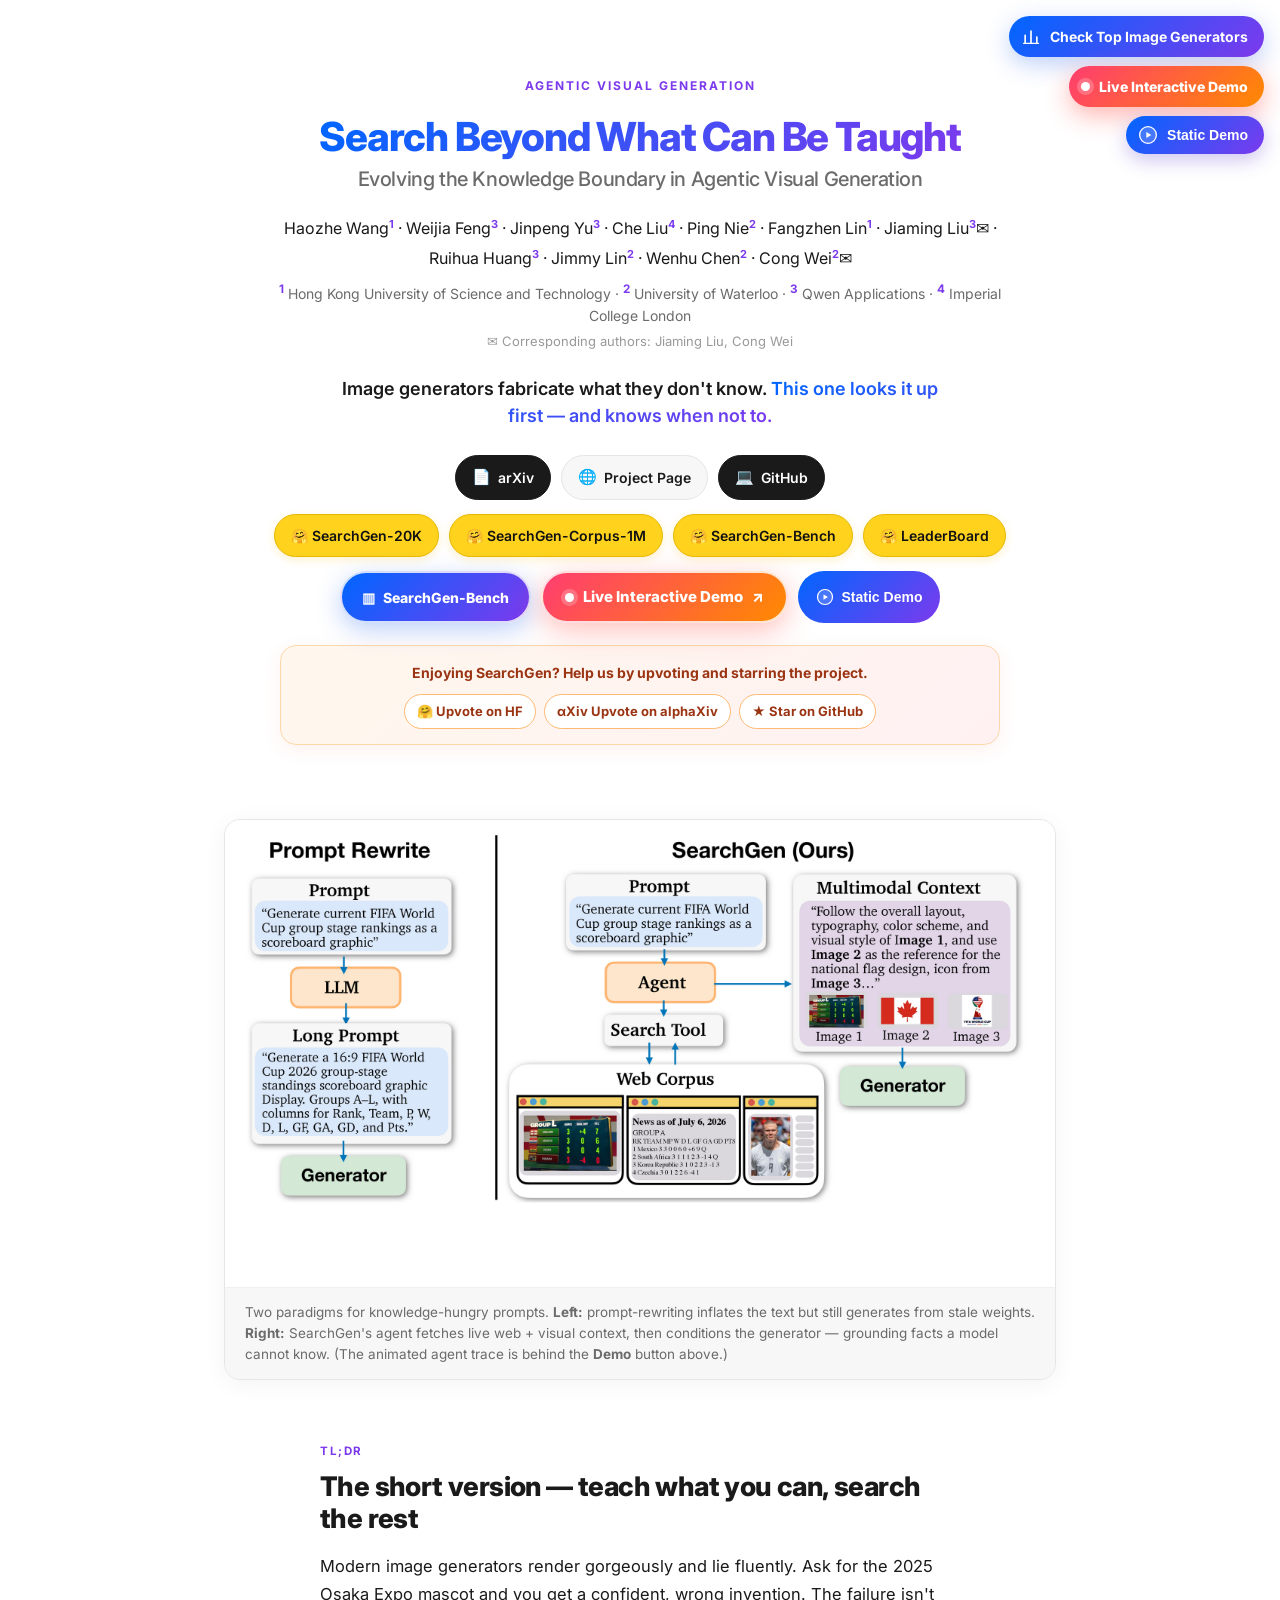
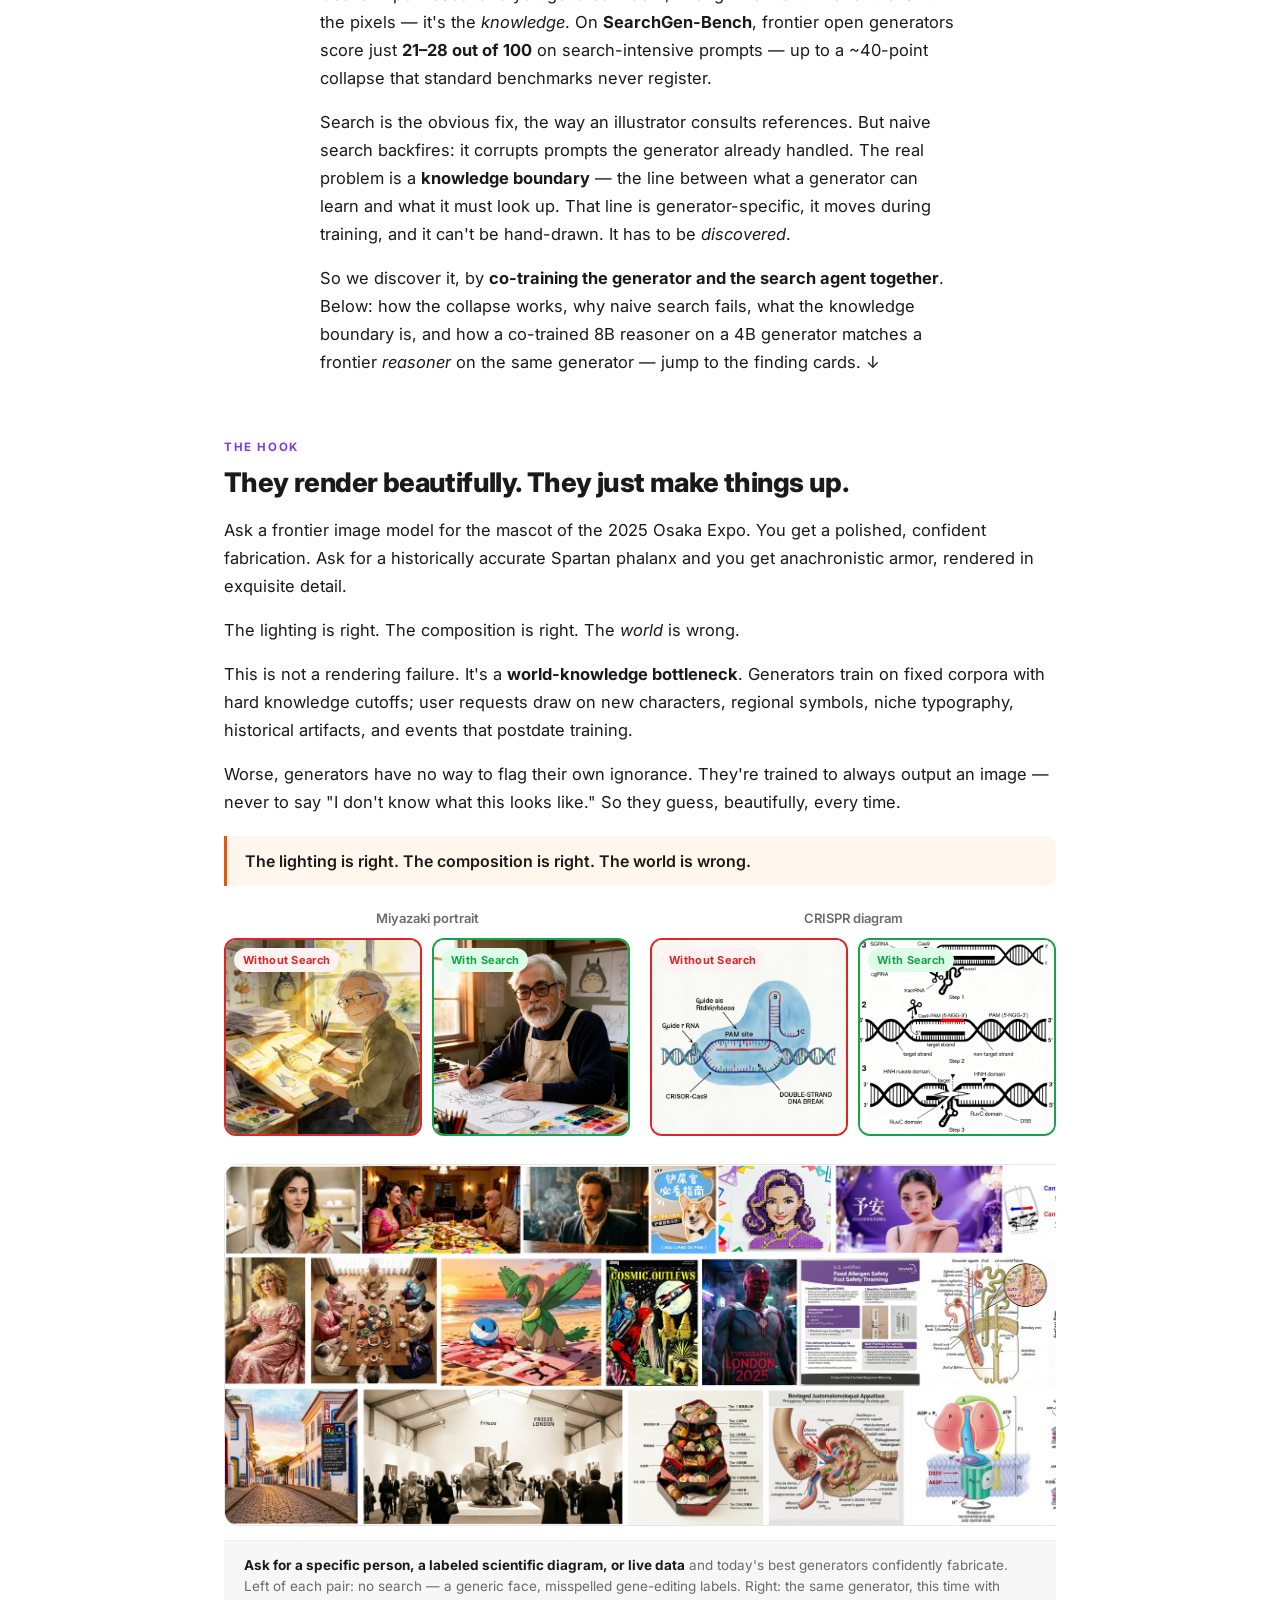
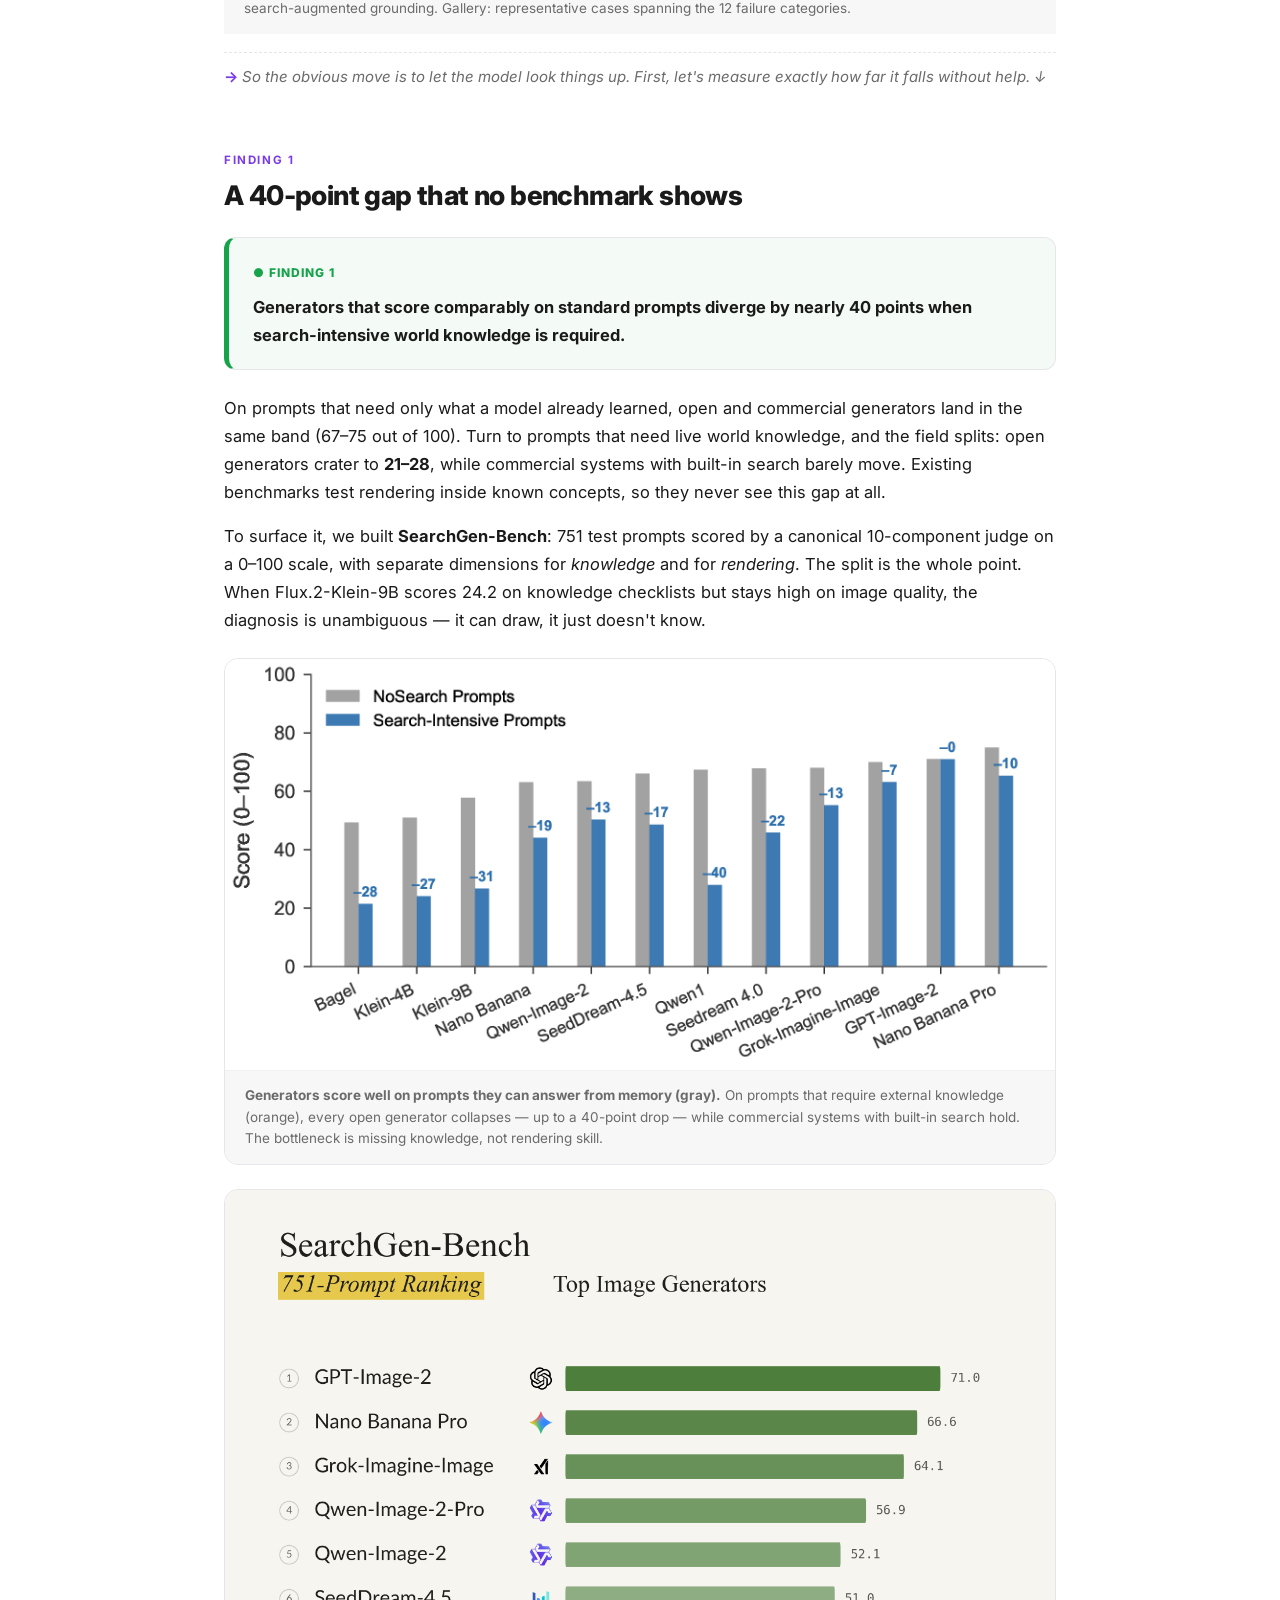
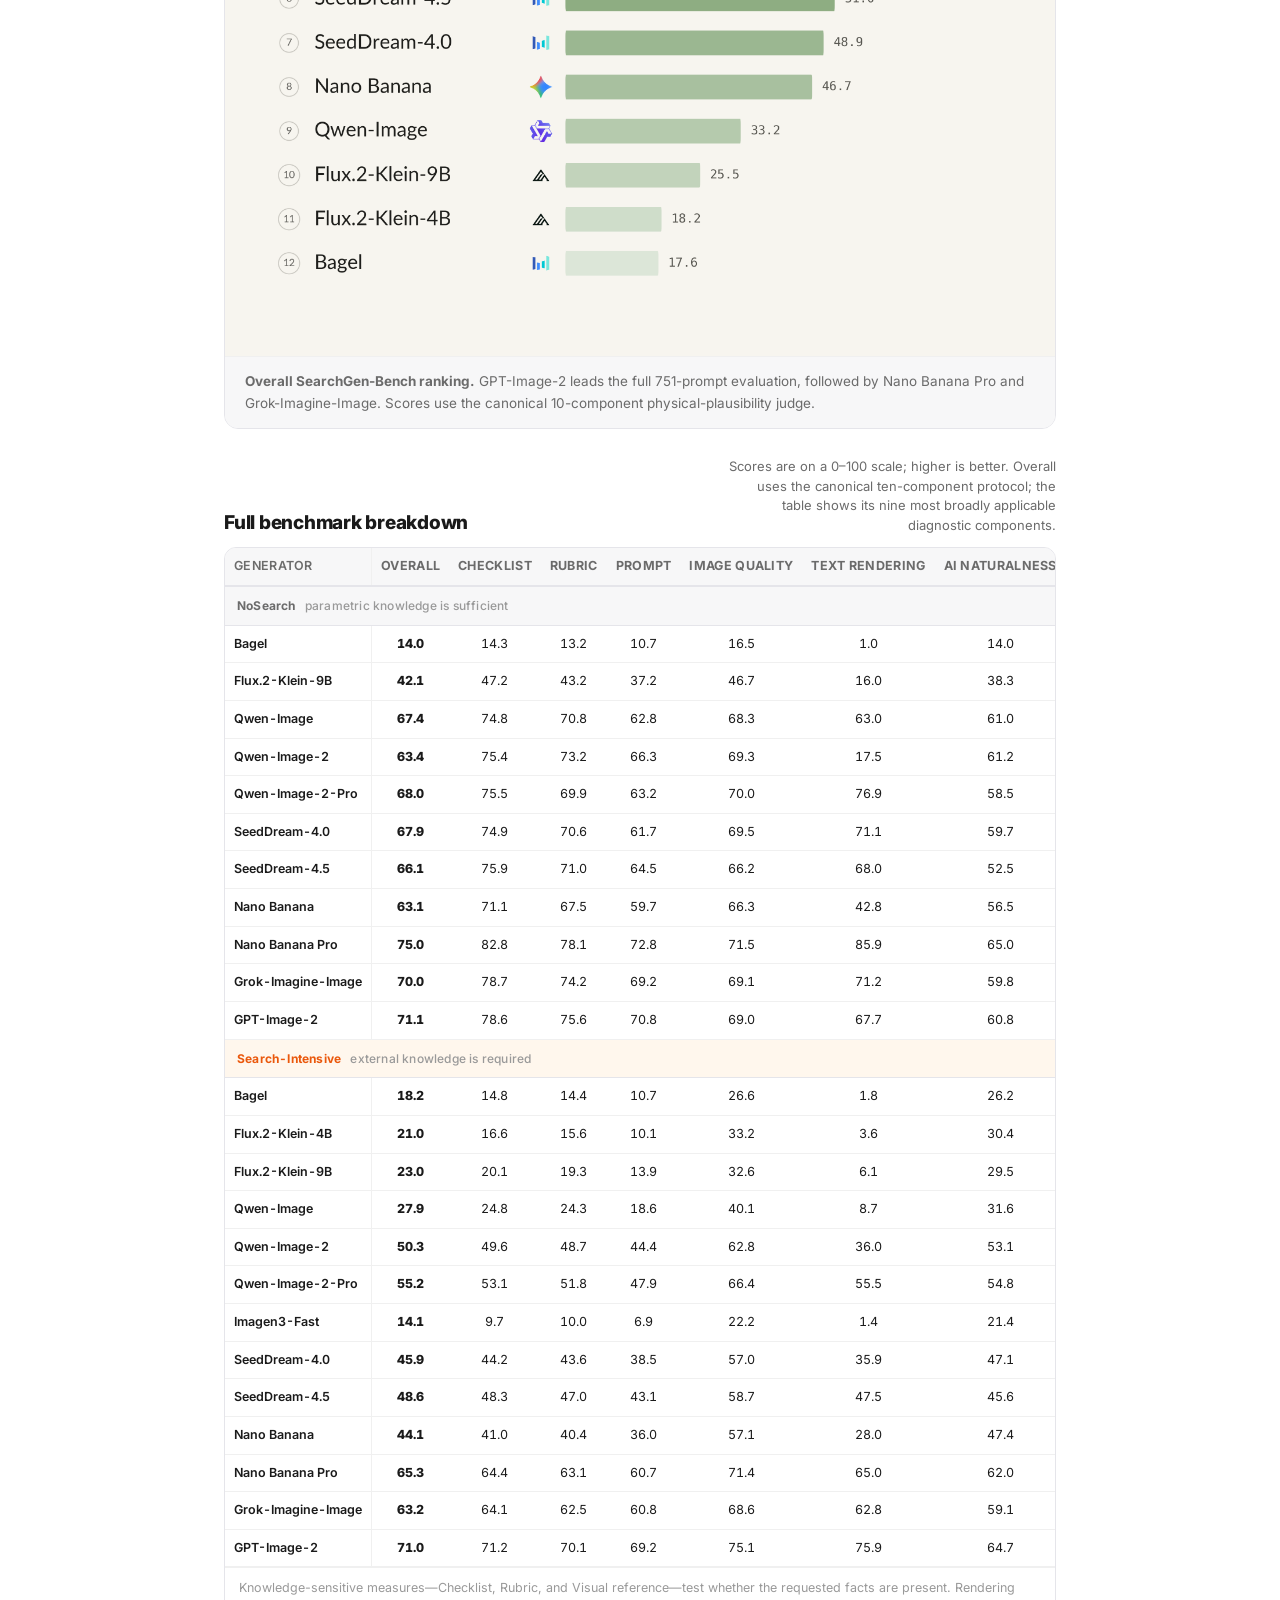
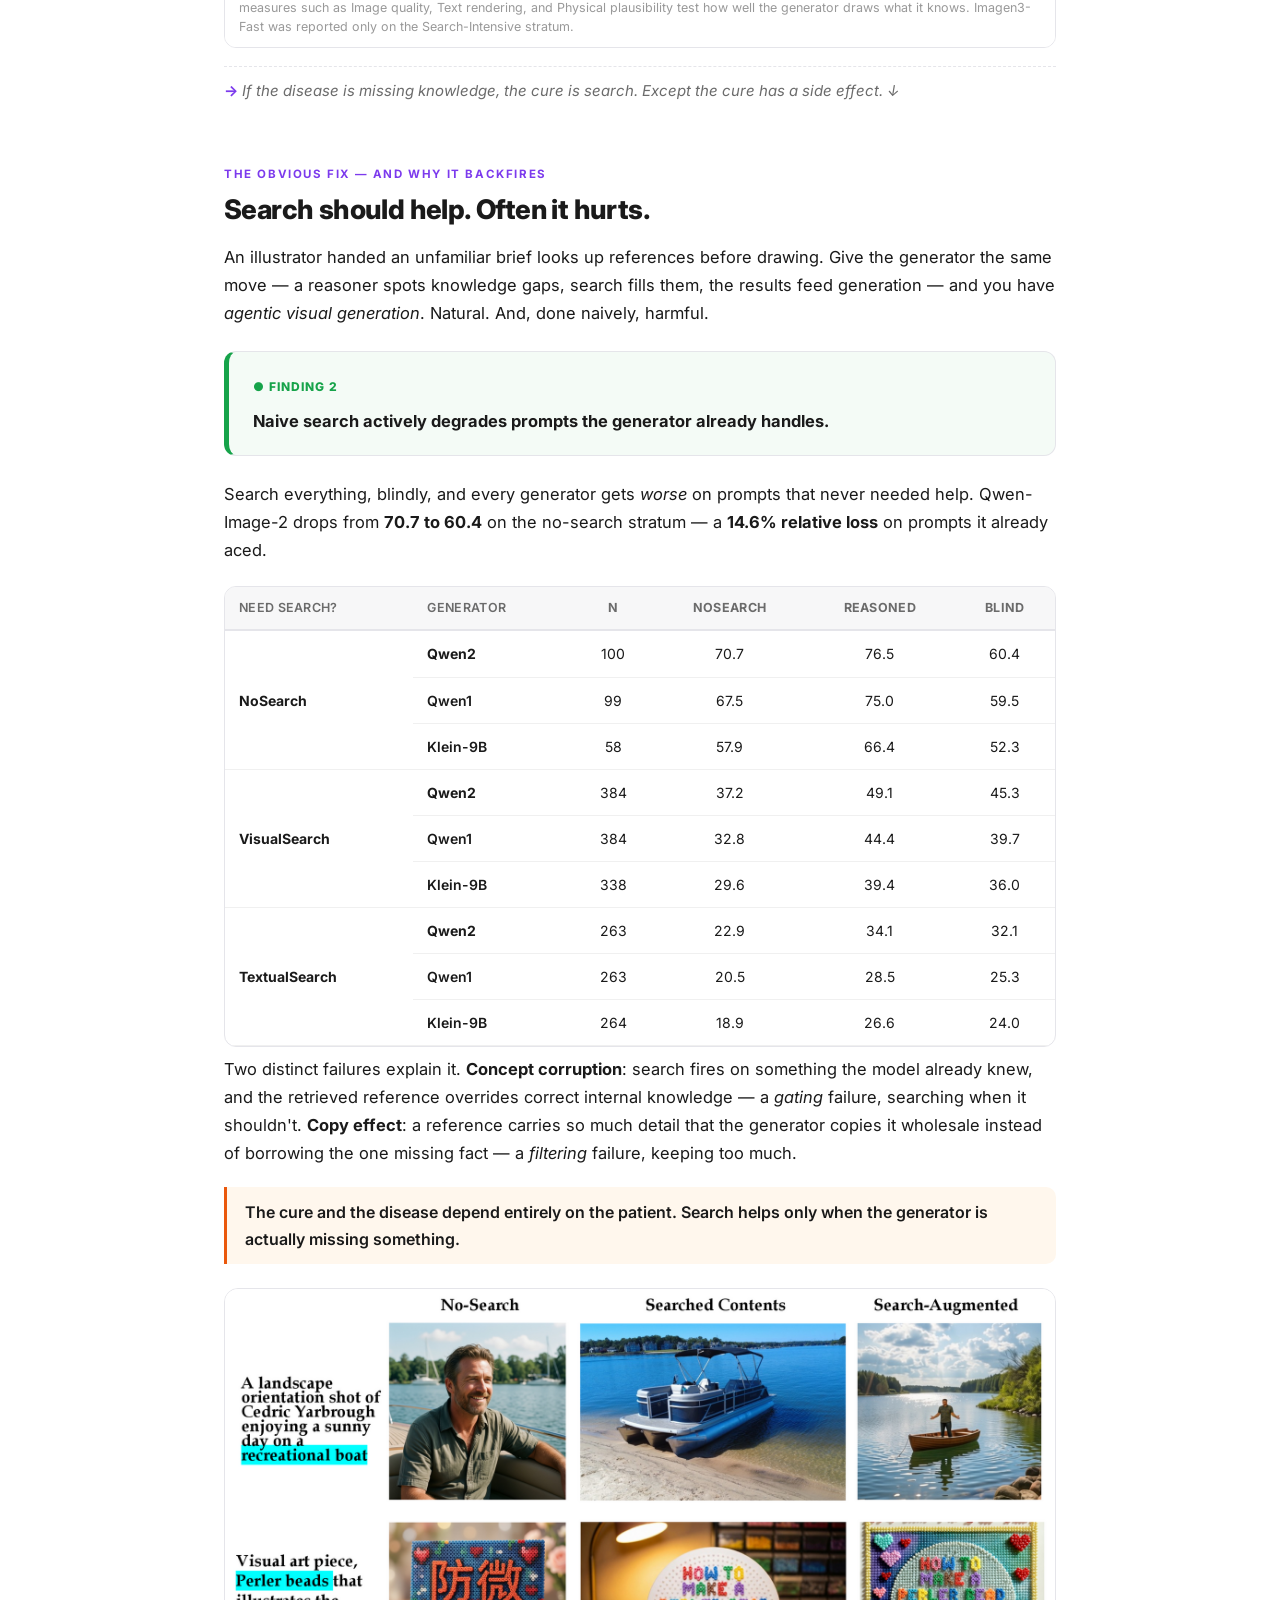
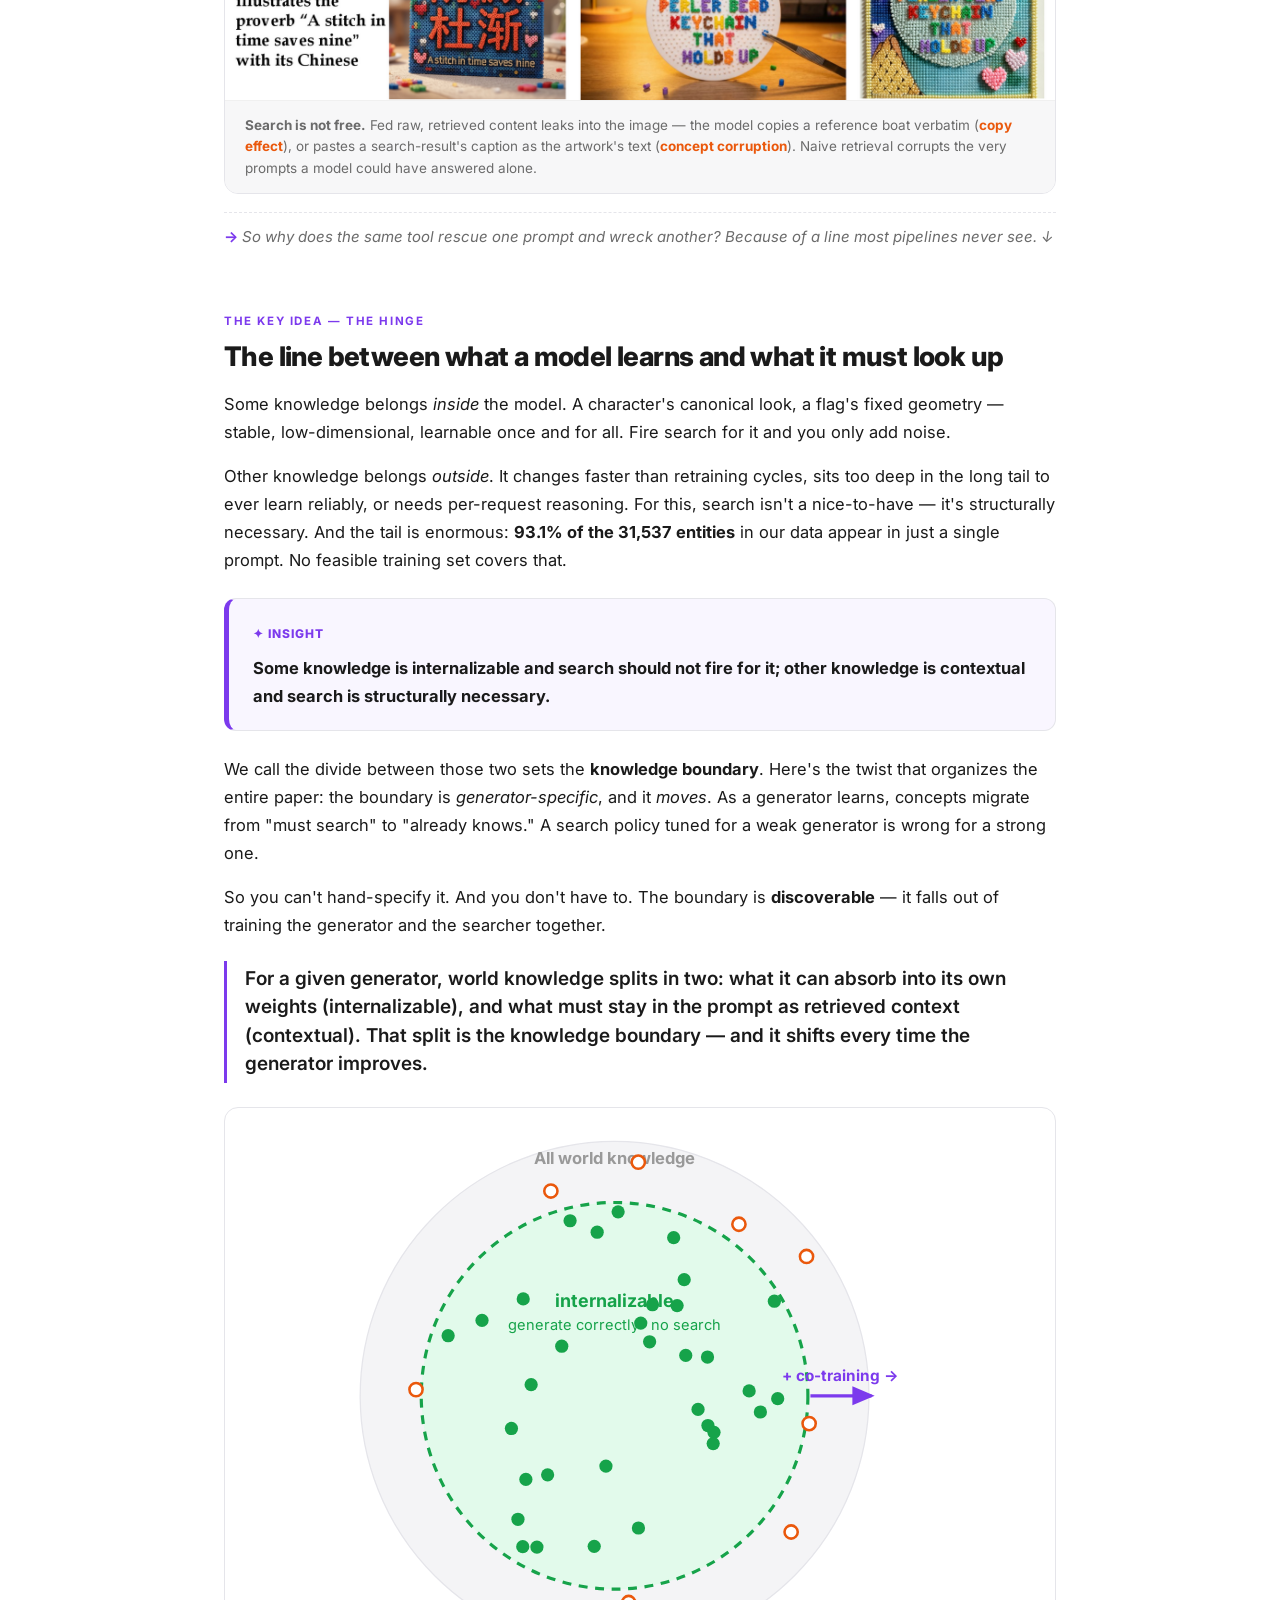
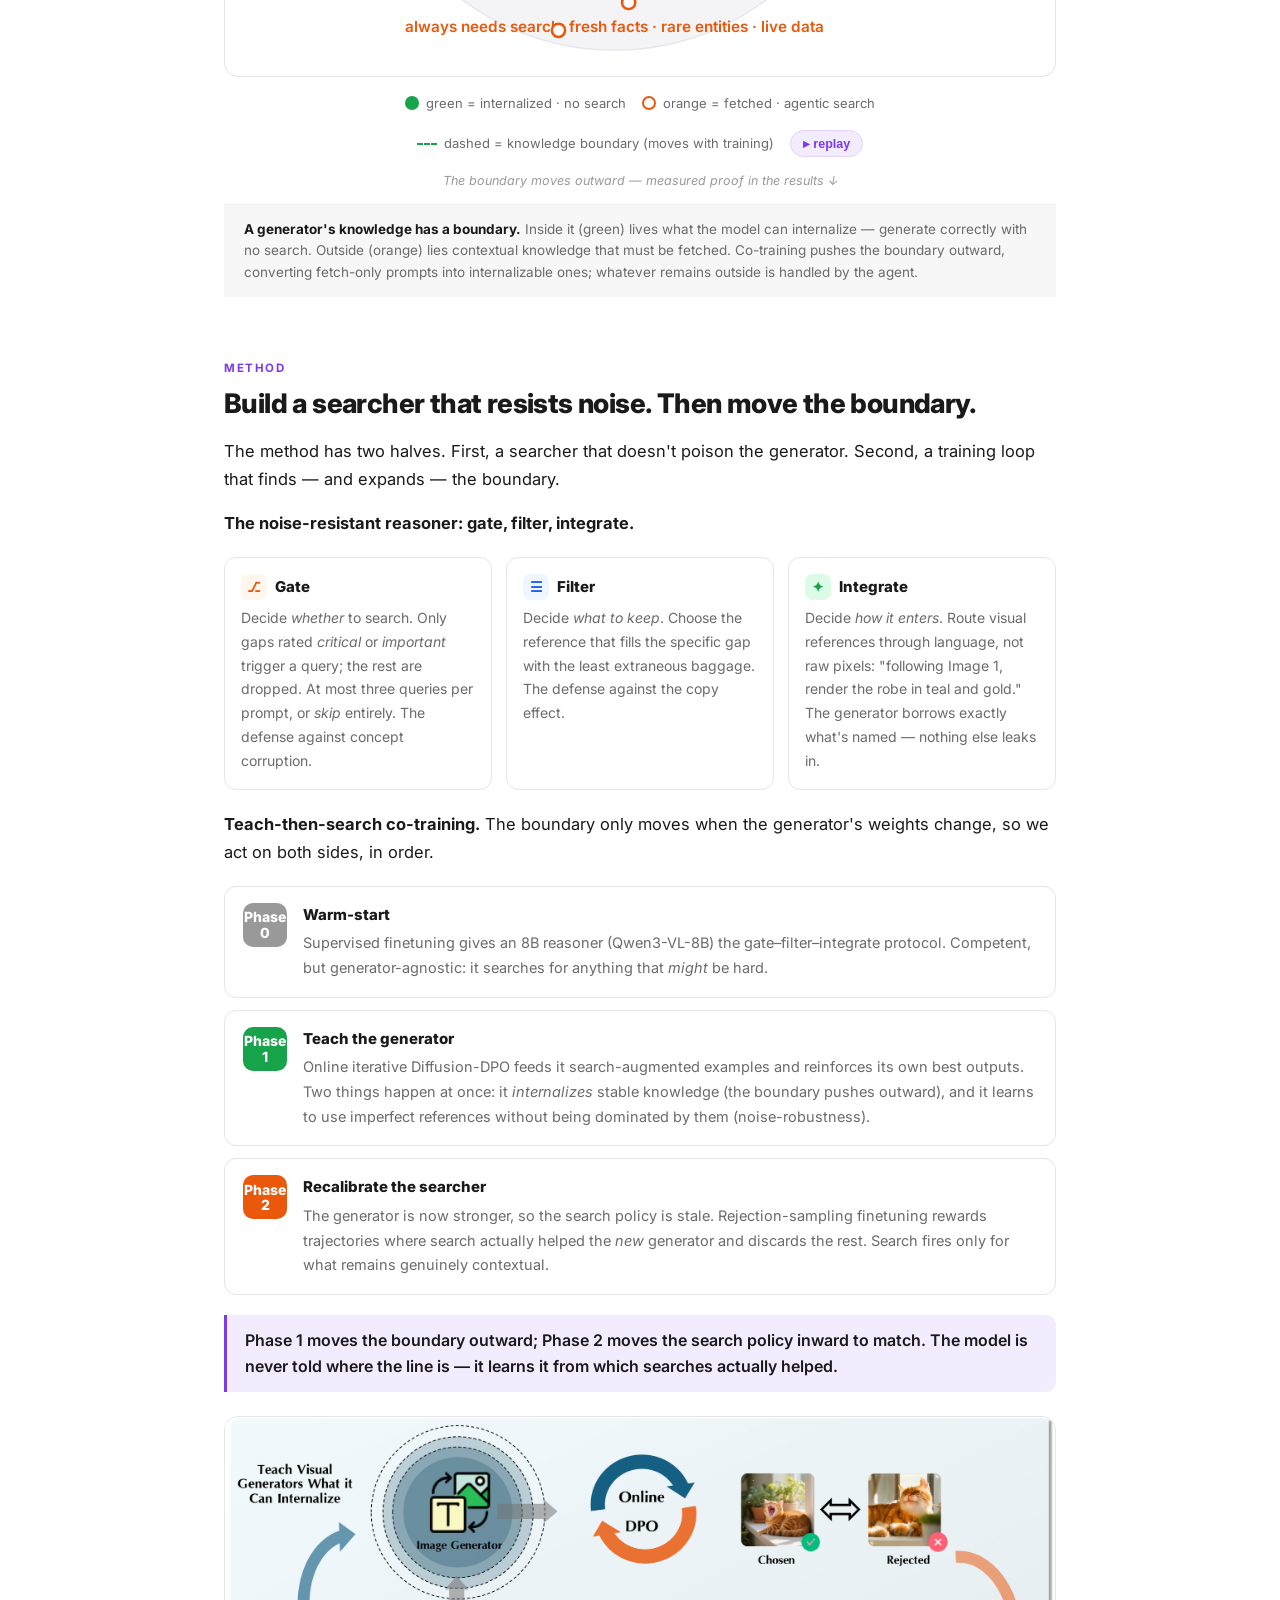
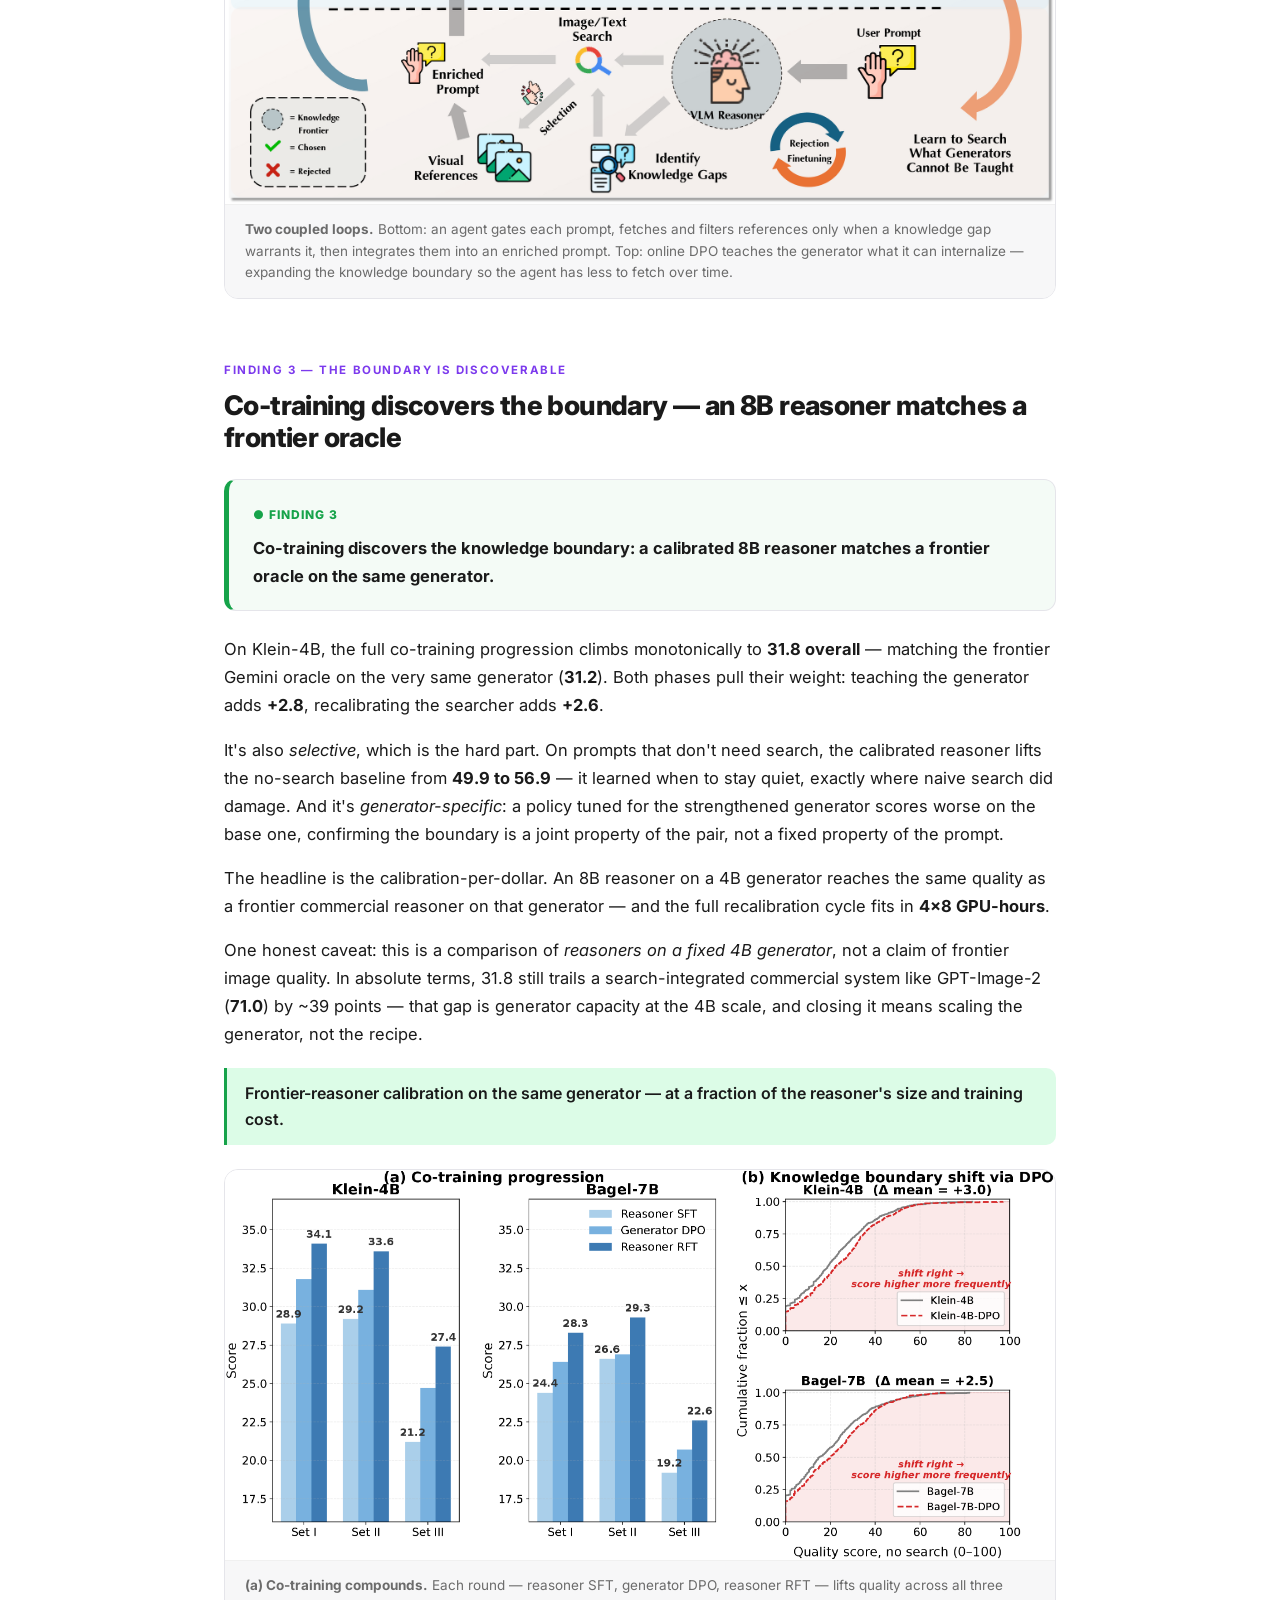
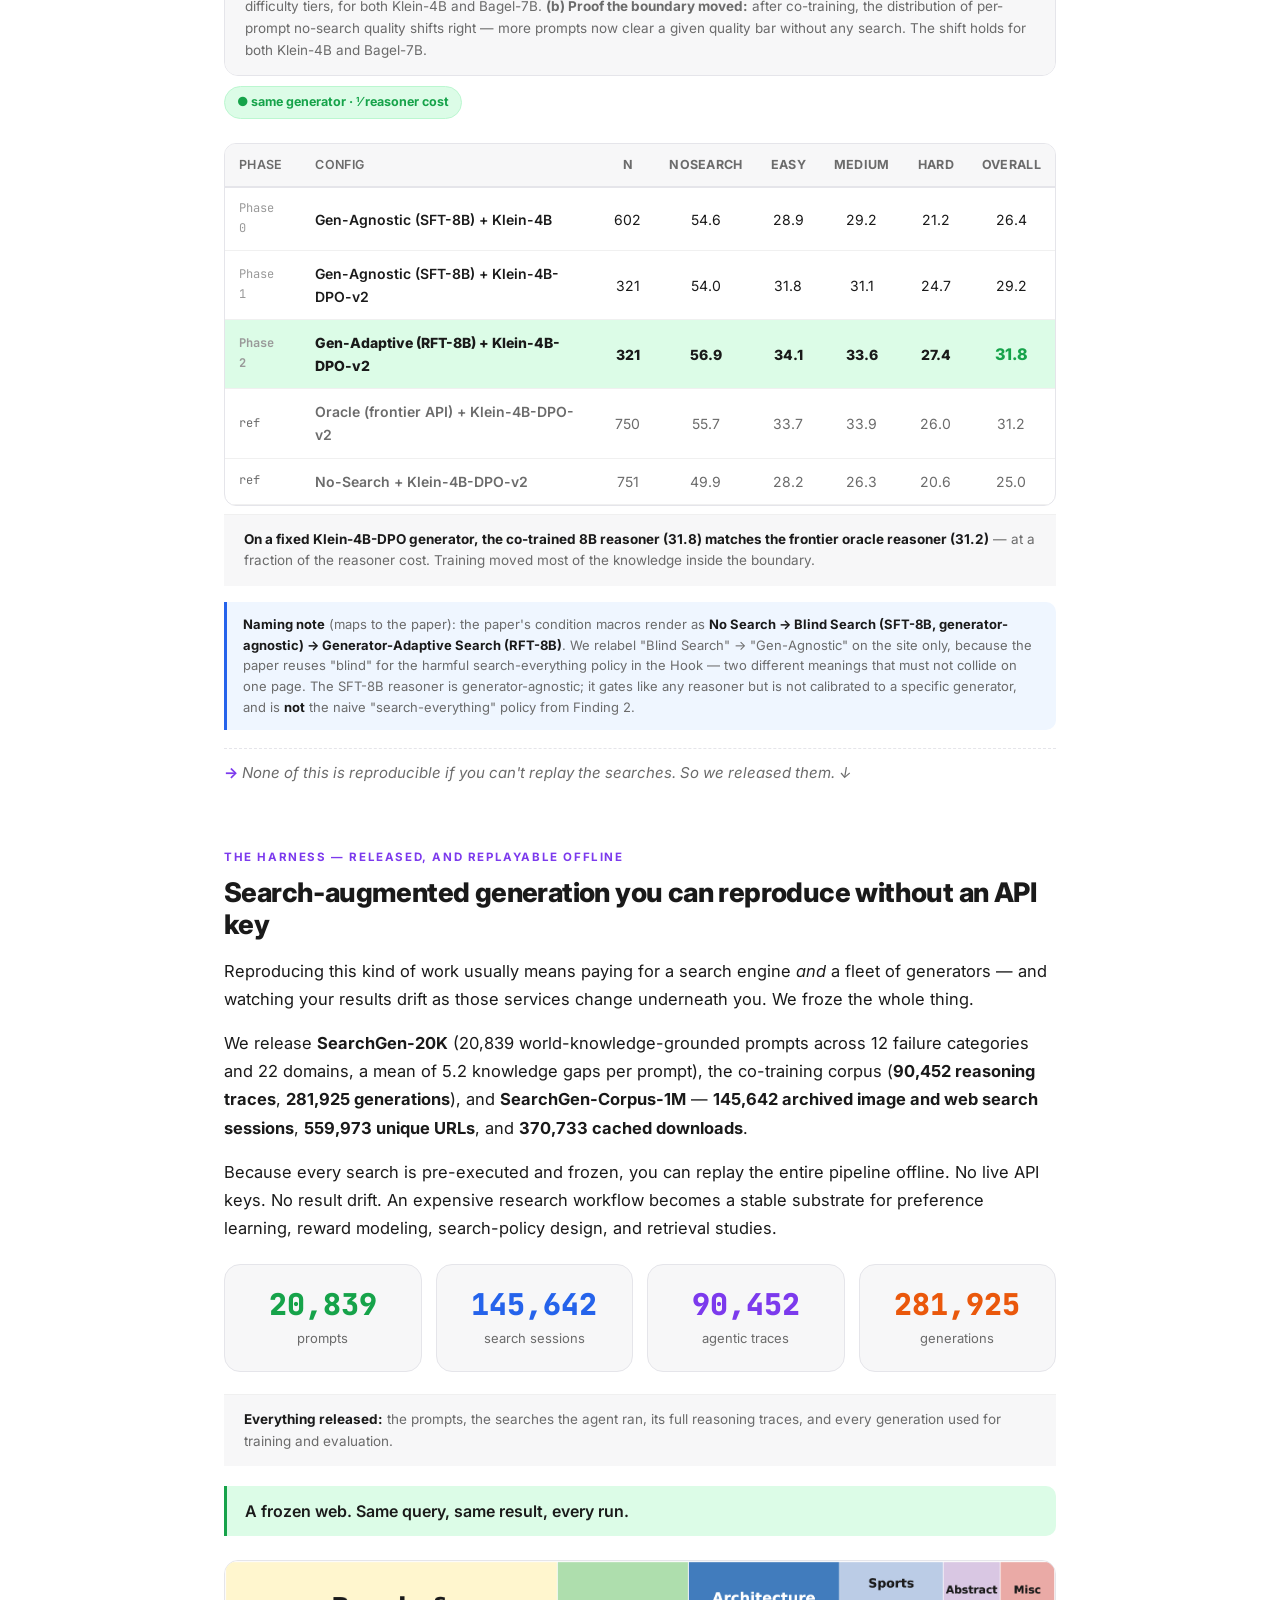
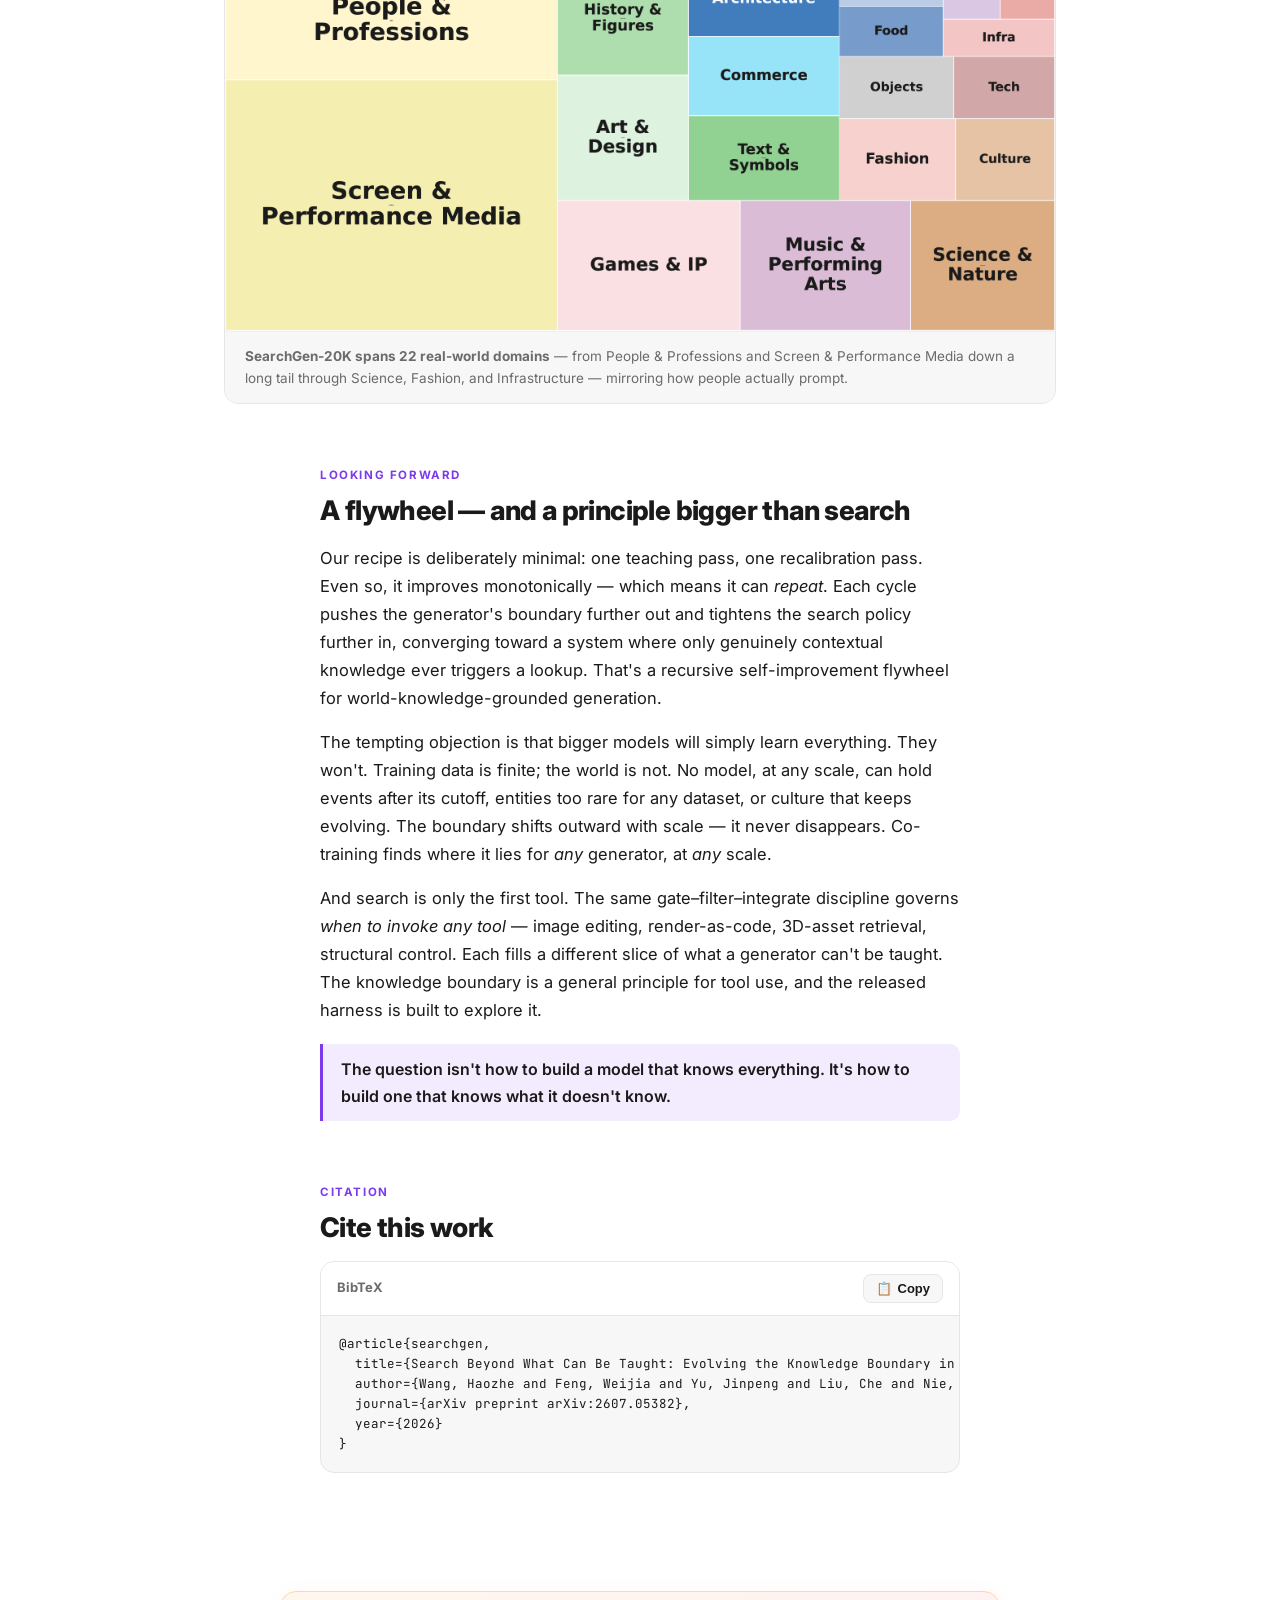
==== commit 8da08f09: "Checkpoint existing website citation update" ====
--- a/index.html
+++ b/index.html
@@ -669,15 +669,11 @@
       <span class="t">BibTeX</span>
       <button class="copy-btn" id="copyBtn"><span>&#128203;</span> <span id="copyLbl">Copy</span></button>
     </div>
-    <pre><code id="bibtex">@article{wang2026searchgen,
-  title   = {Search Beyond What Can Be Taught: Evolving the Knowledge
-             Boundary in Agentic Visual Generation},
-  author  = {Wang, Haozhe and Feng, Weijia and Yu, Jinpeng and Liu, Che and
-             Nie, Ping and Lin, Fangzhen and Liu, Jiaming and Huang, Ruihua and
-             Lin, Jimmy and Chen, Wenhu and Wei, Cong},
-  journal = {arXiv preprint},
-  year    = {2026},
-  url     = {https://haozheh3.github.io/SearchGen}
+    <pre><code id="bibtex">@article{searchgen,
+  title={Search Beyond What Can Be Taught: Evolving the Knowledge Boundary in Agentic Visual Generation},
+  author={Wang, Haozhe and Feng, Weijia and Yu, Jinpeng and Liu, Che and Nie, Ping and Lin, Fangzhen and Liu, Jiaming and Huang, Ruihua and Lin, Jimmy and Chen, Wenhu and others},
+  journal={arXiv preprint arXiv:2607.05382},
+  year={2026}
 }</code></pre>
   </div>
 </section>
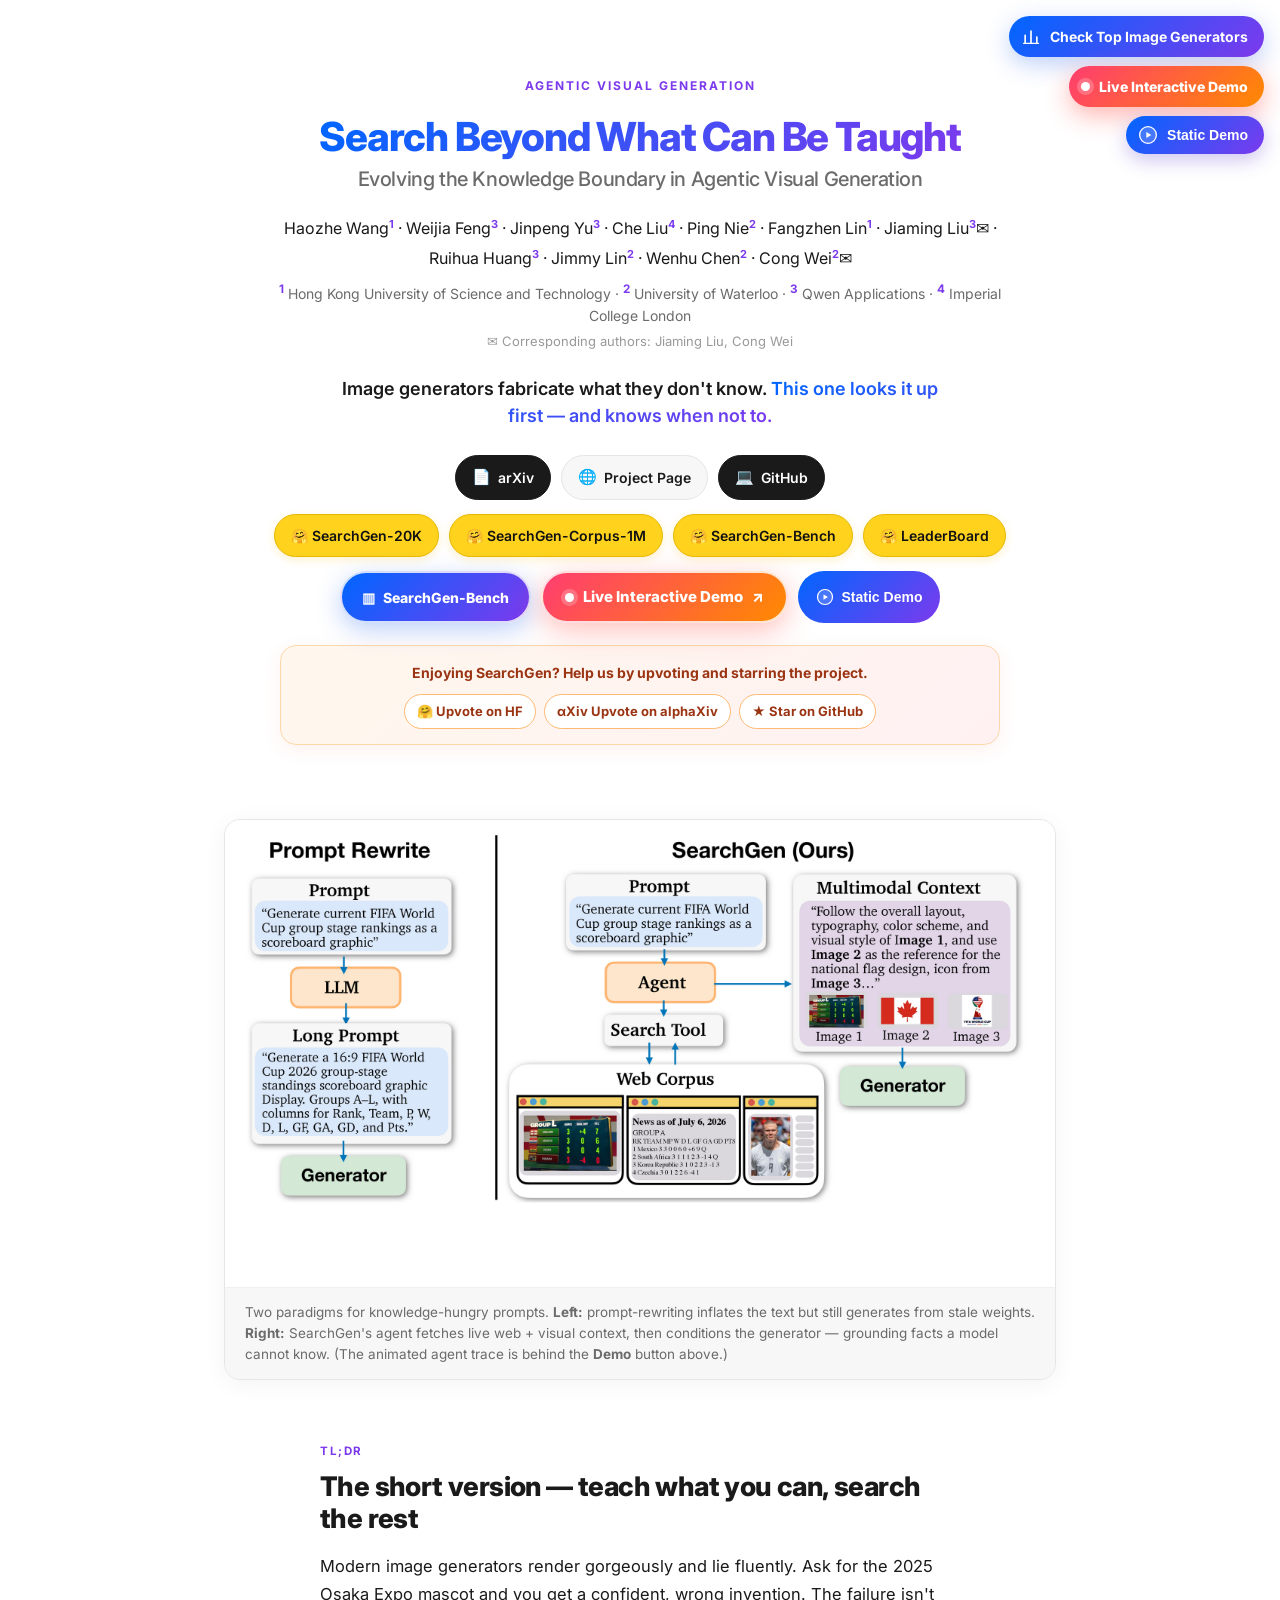
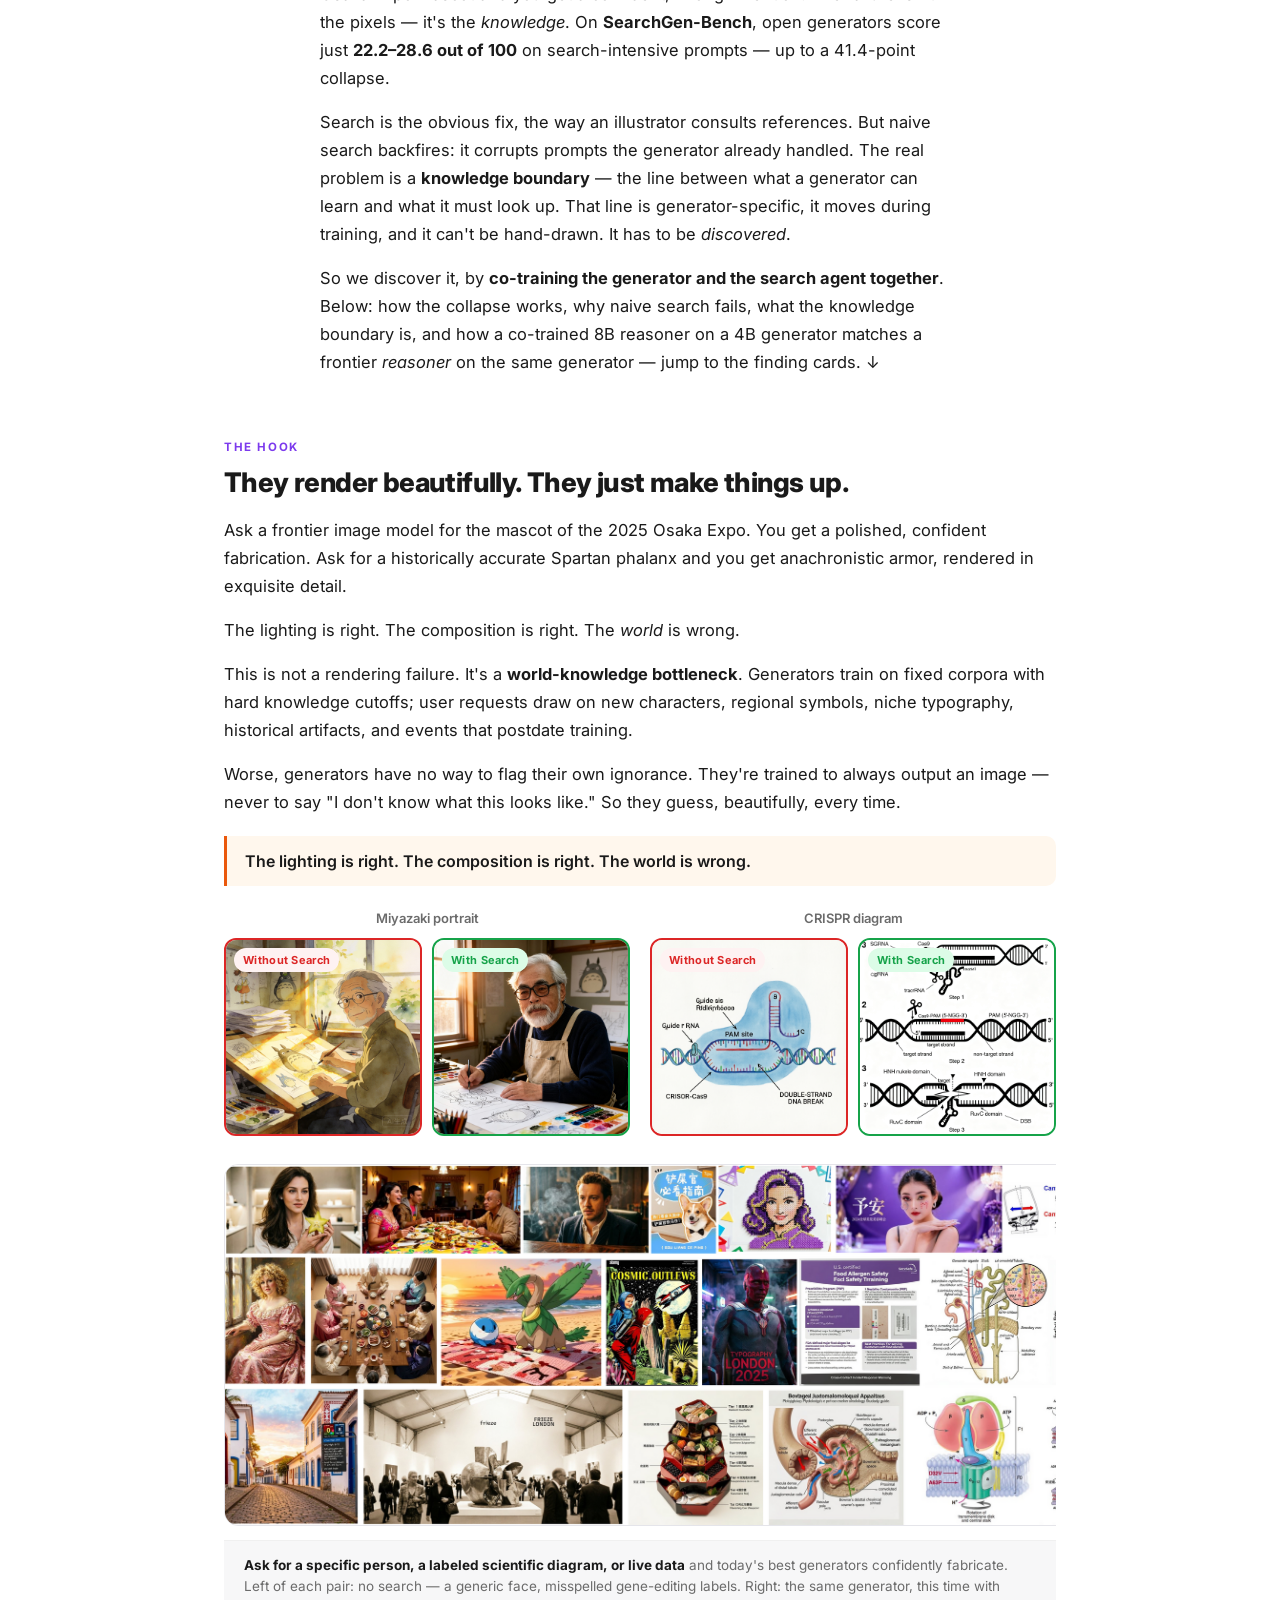
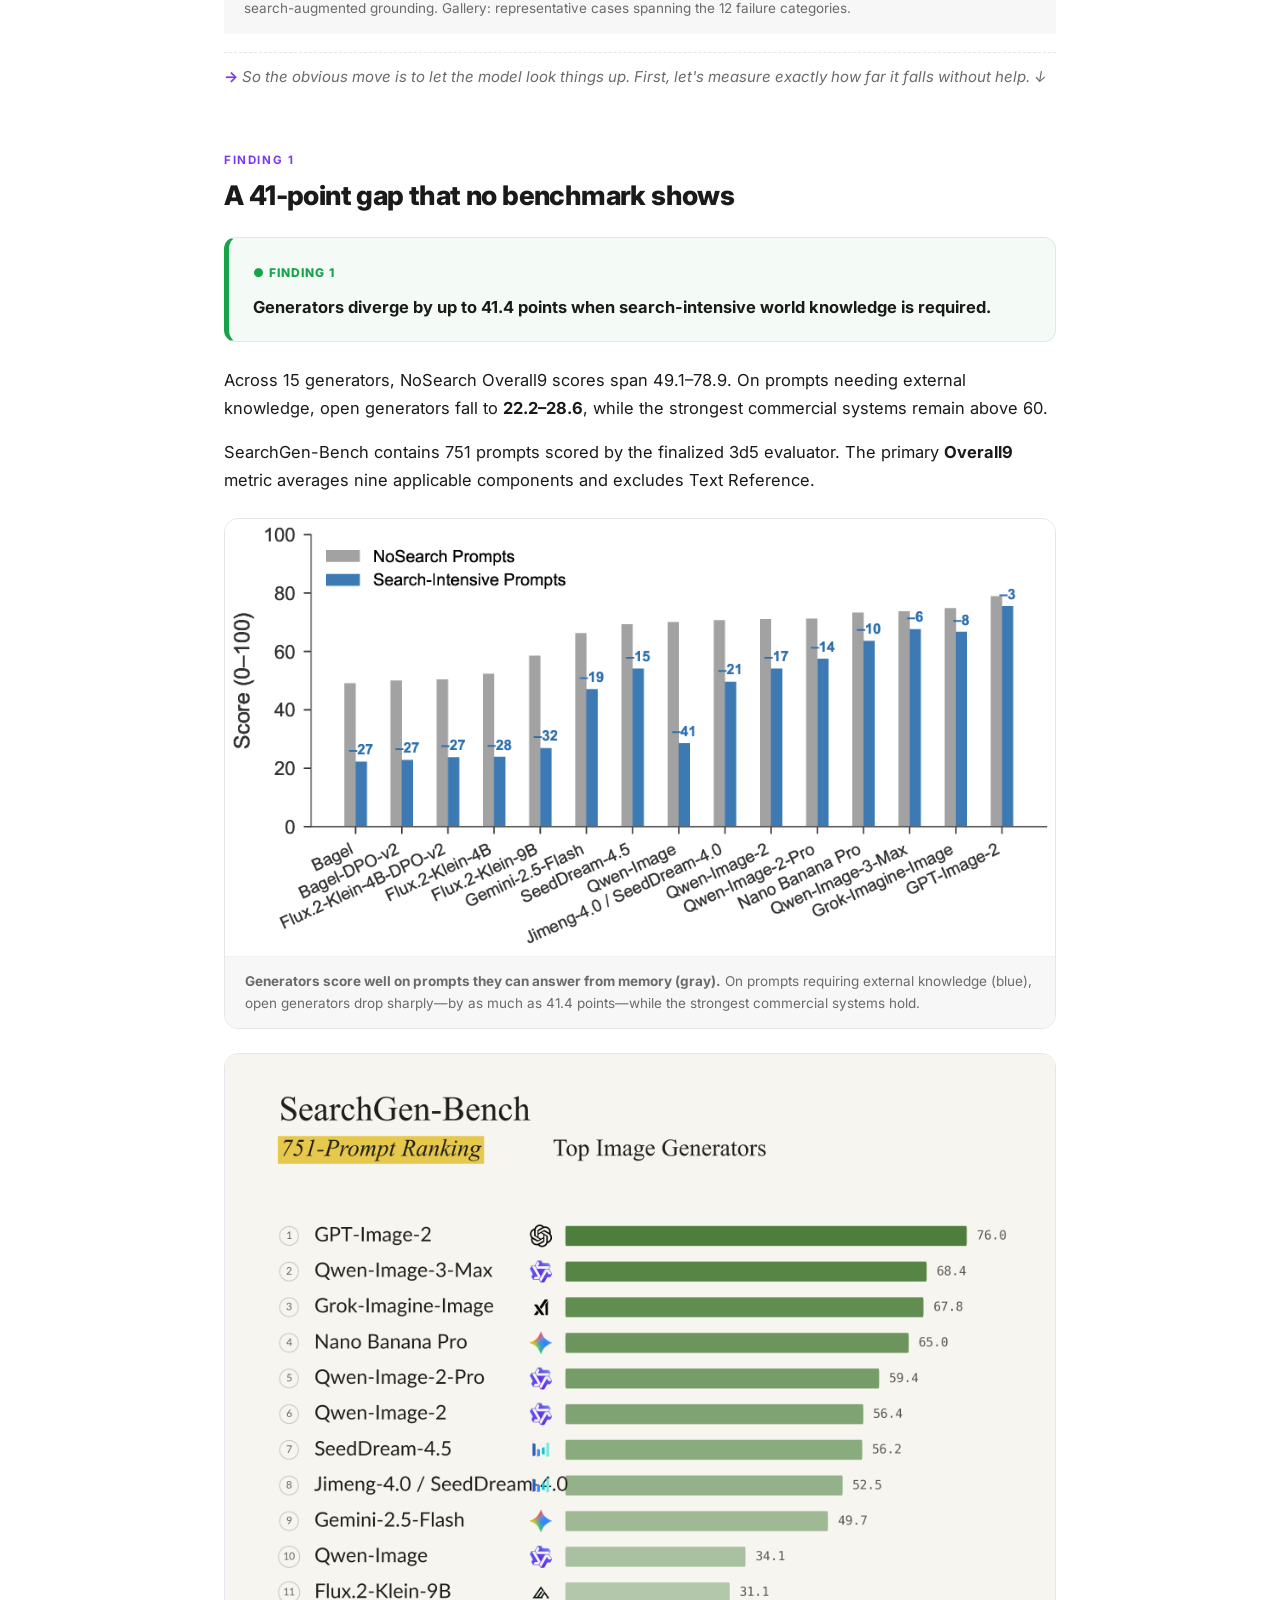
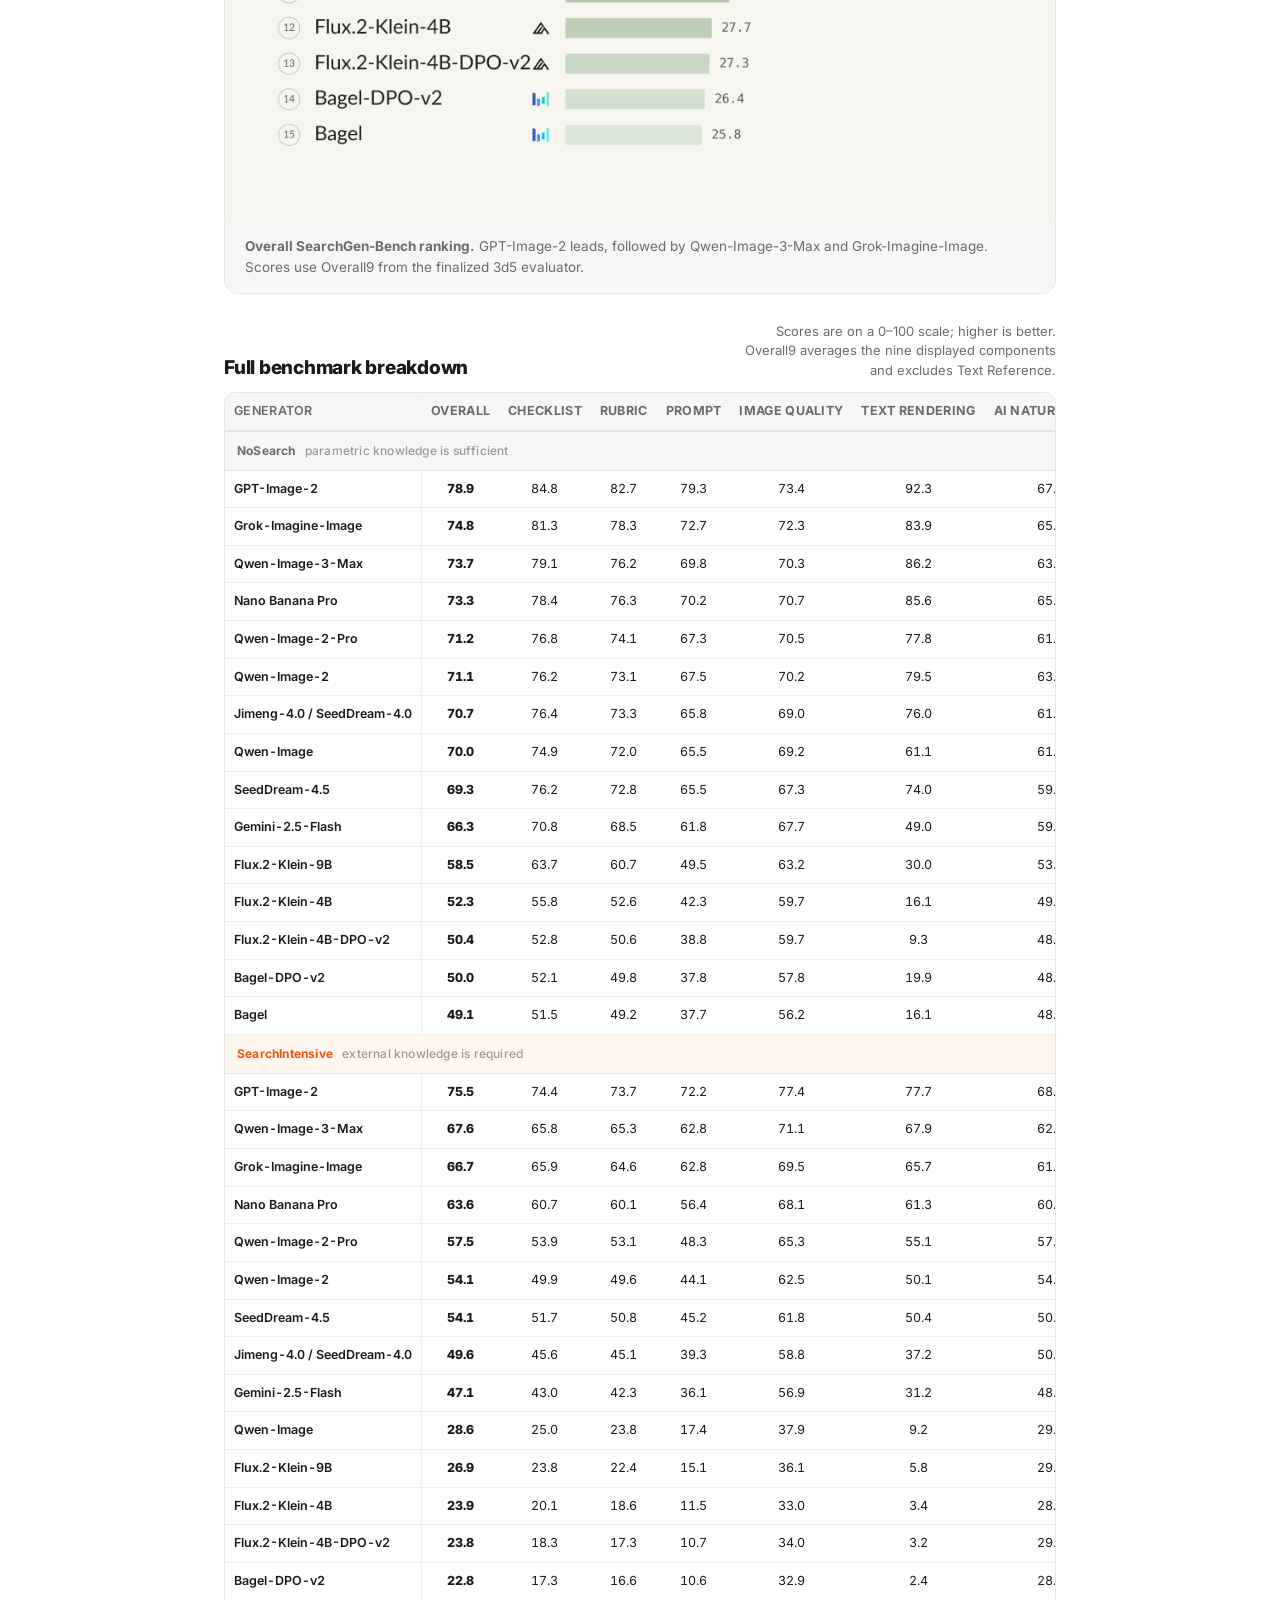
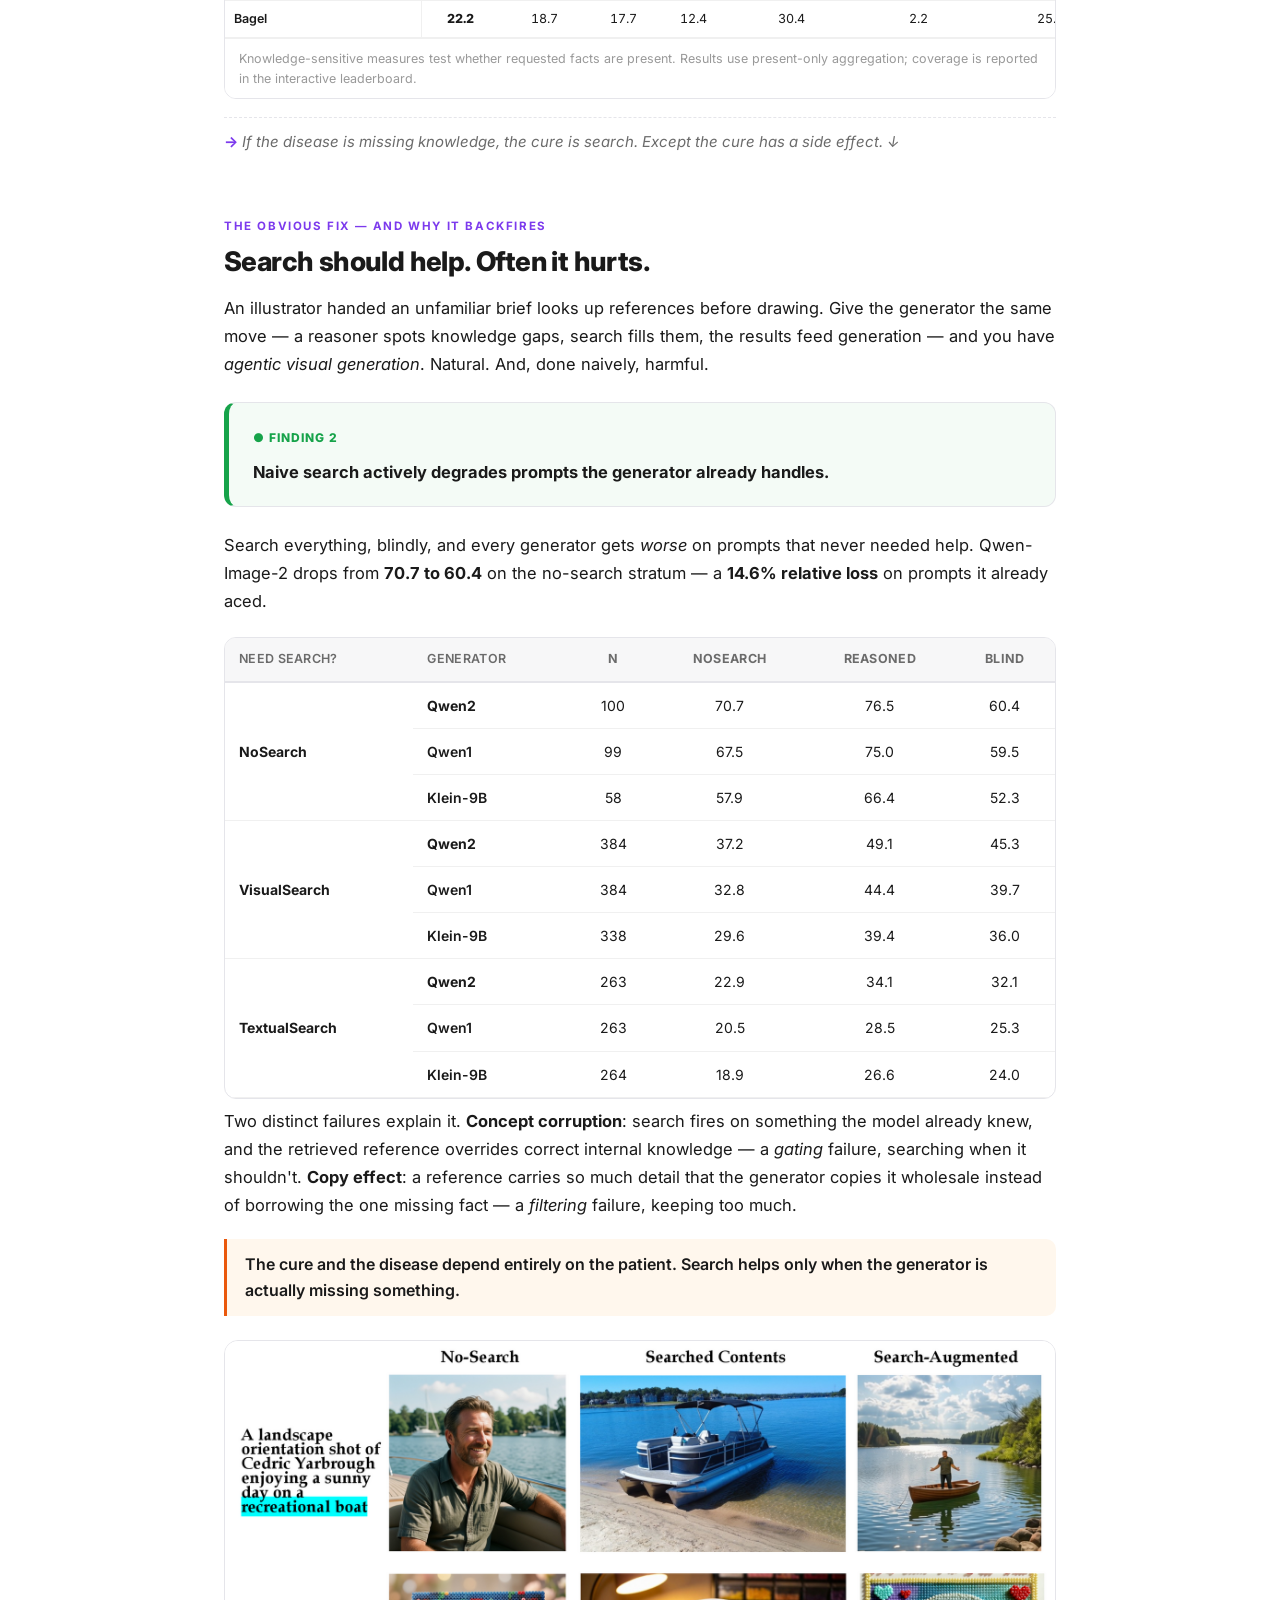
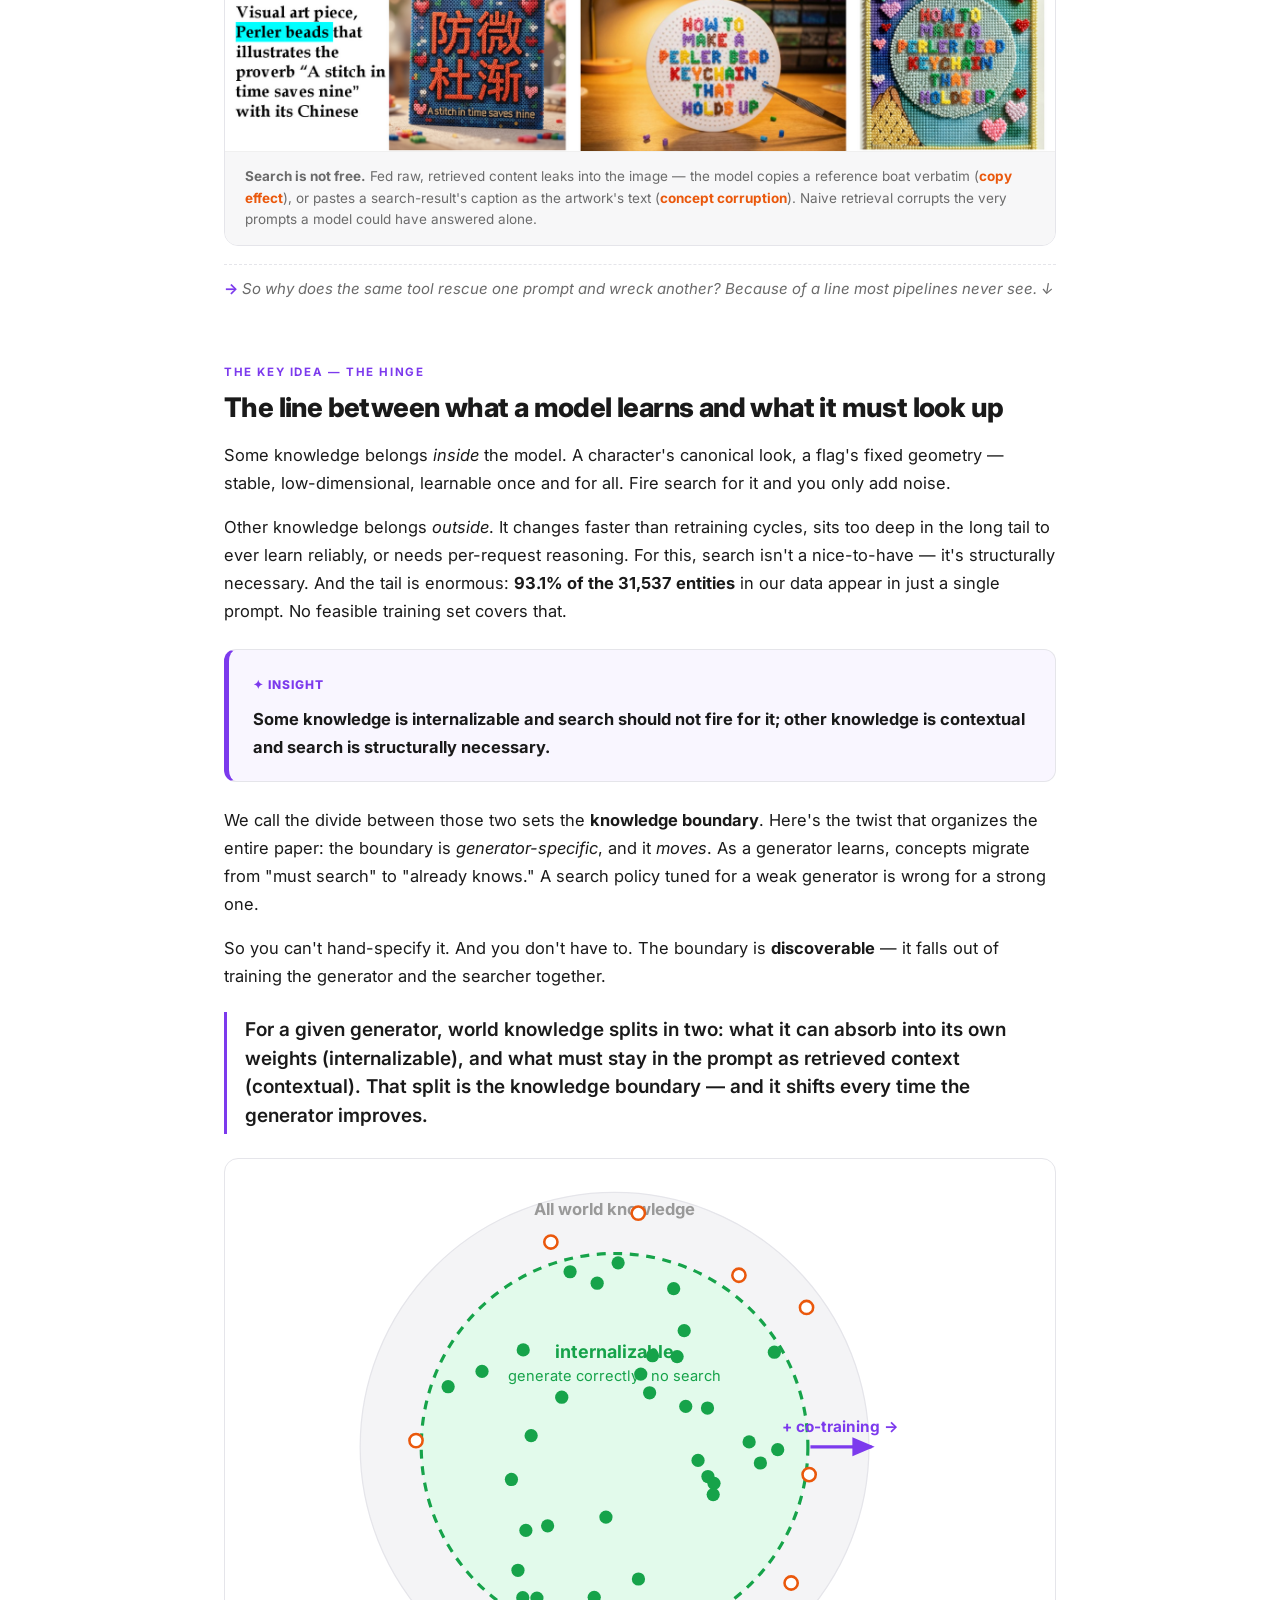
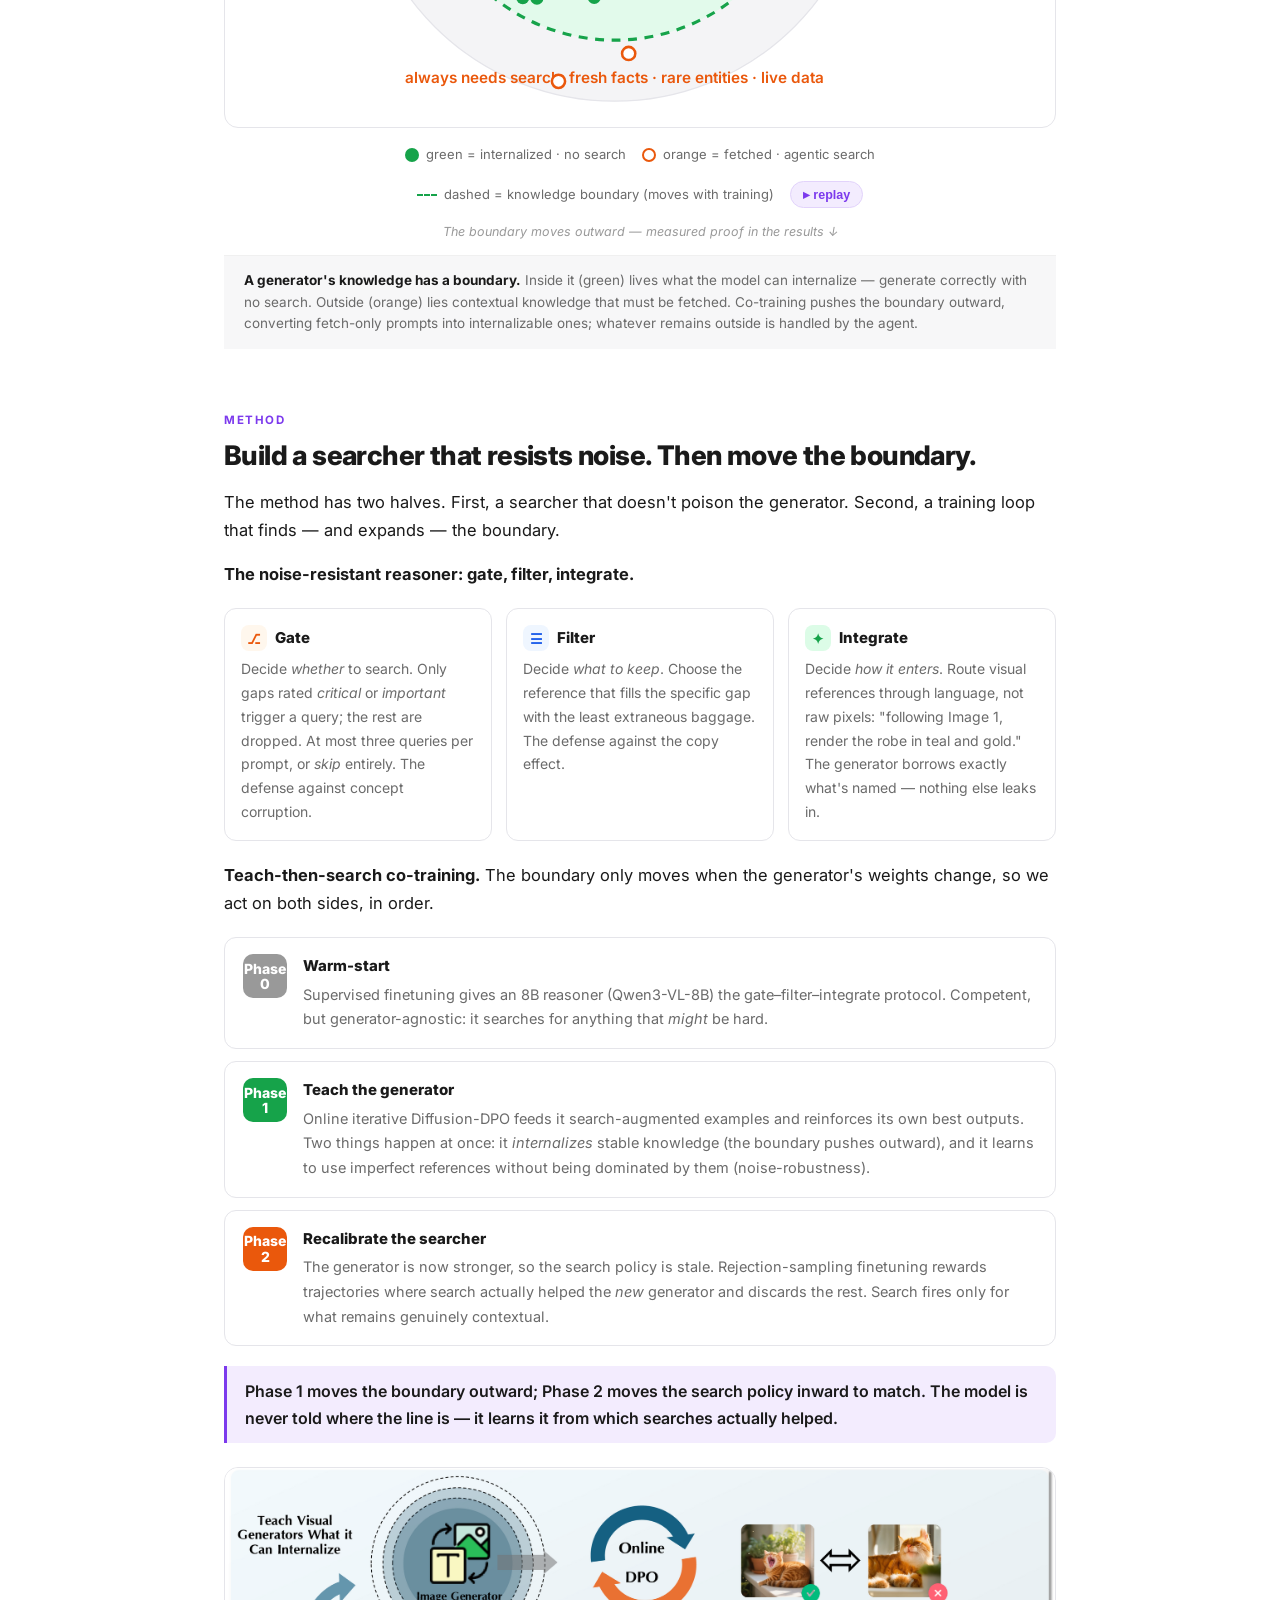
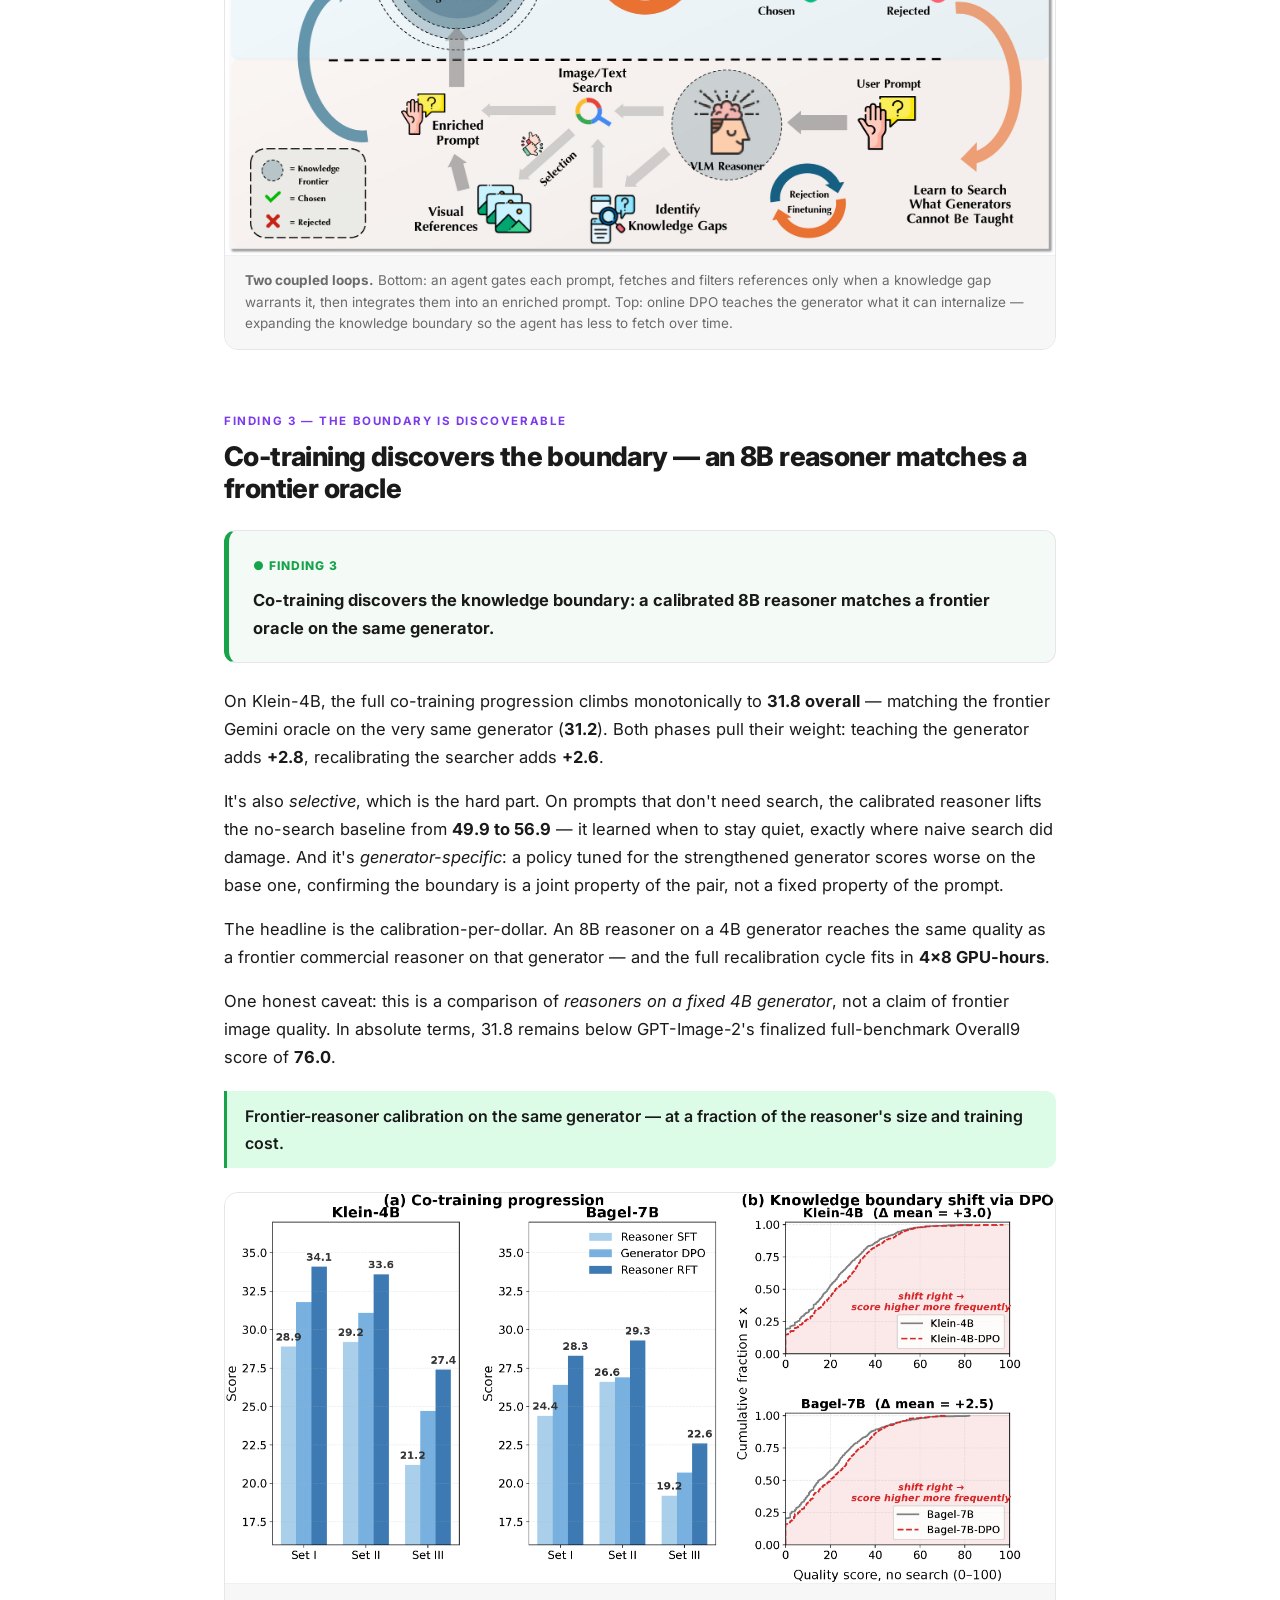
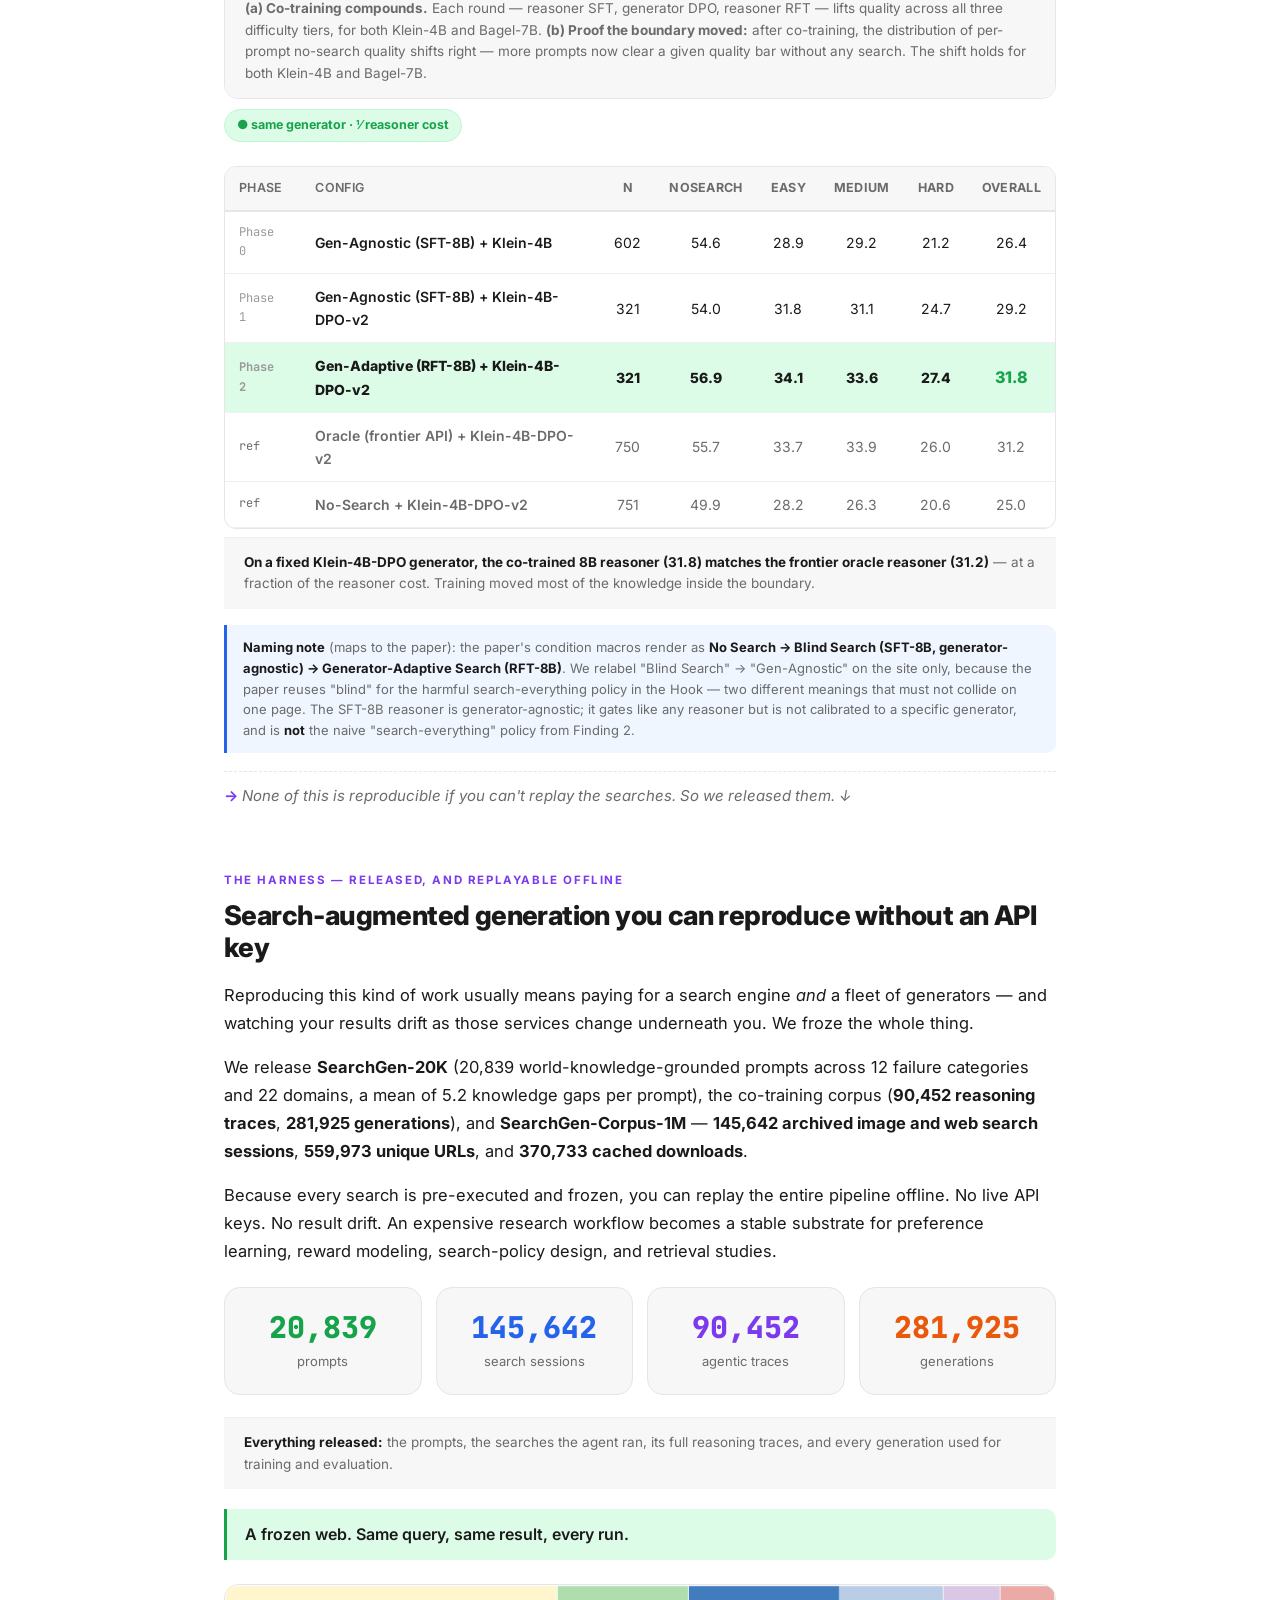
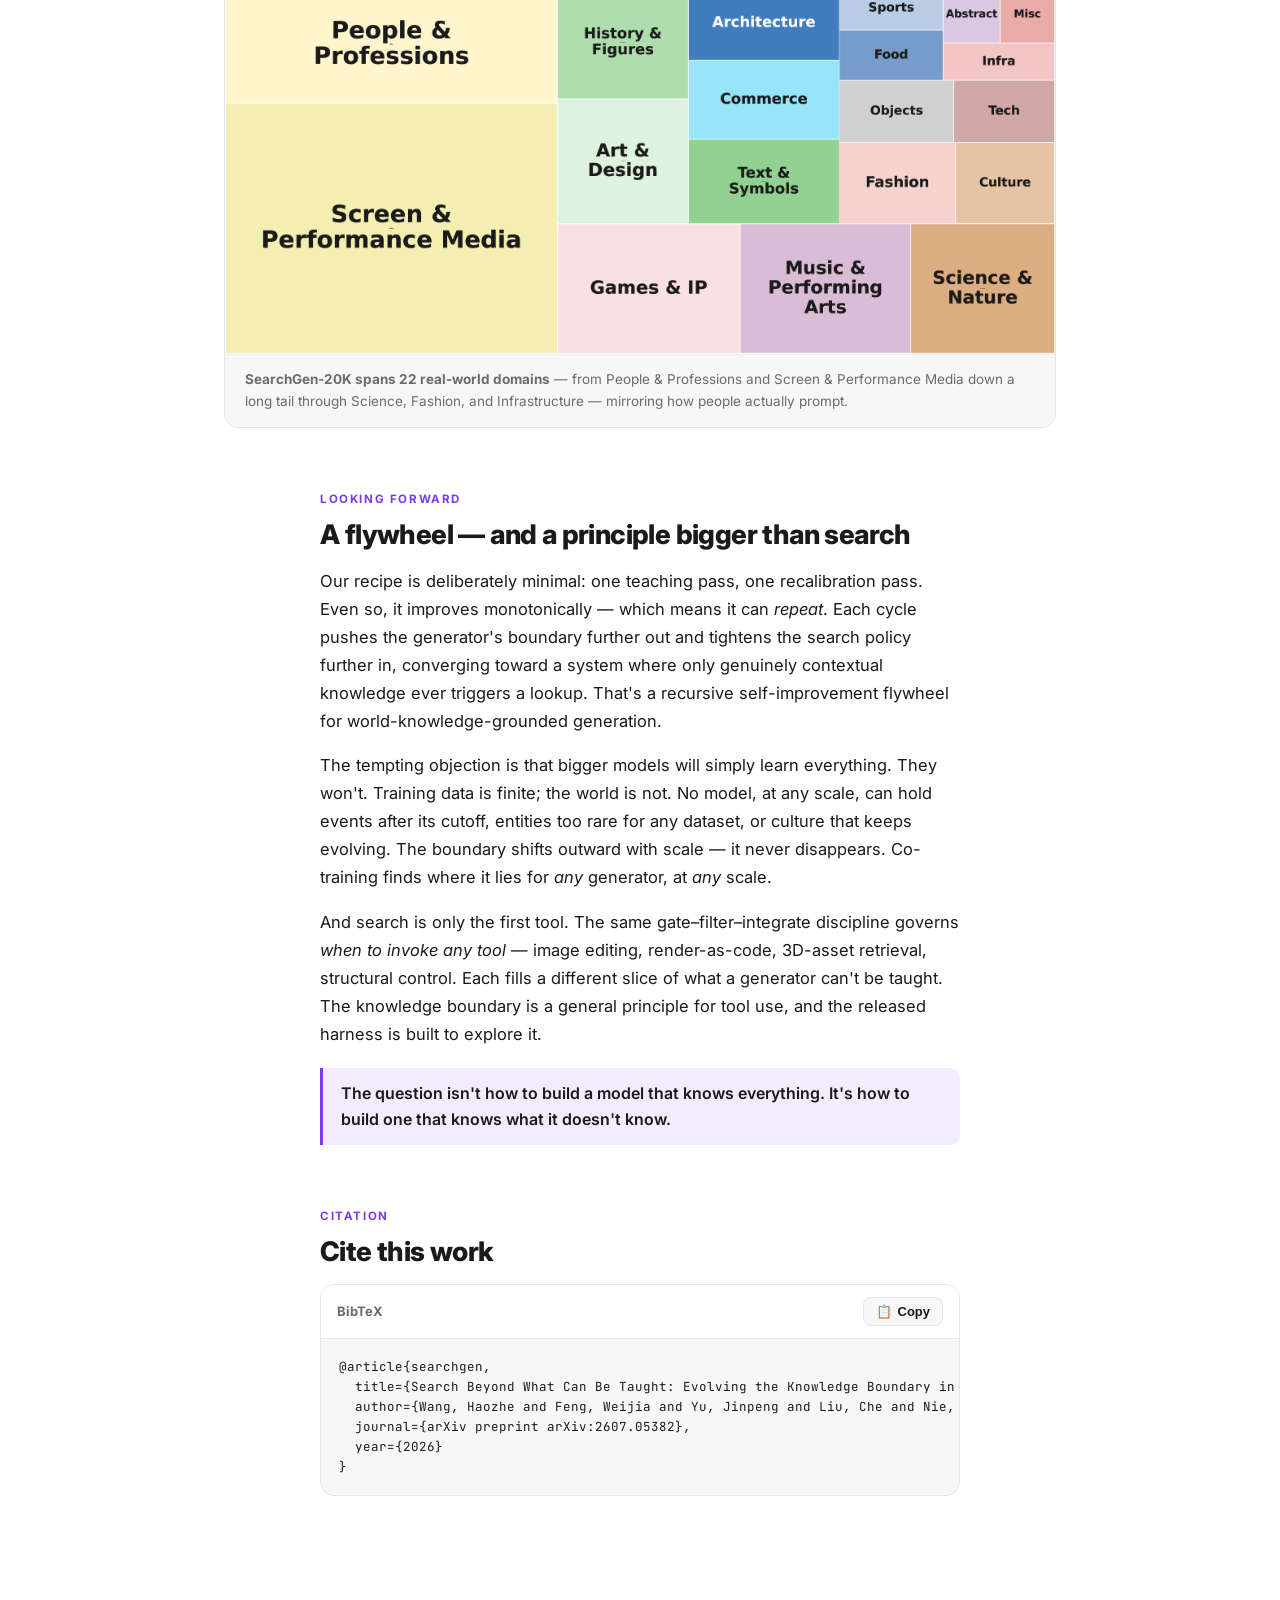
==== commit d5a0198c: "Checkpoint staged 3d5 website refresh" ====
--- a/index.html
+++ b/index.html
@@ -336,7 +336,7 @@
 <section class="card narrow" id="tldr">
   <span class="eyebrow">TL;DR</span>
   <h2>The short version — teach what you can, search the rest</h2>
-  <p>Modern image generators render gorgeously and lie fluently. Ask for the 2025 Osaka Expo mascot and you get a confident, wrong invention. The failure isn't the pixels — it's the <span class="em">knowledge</span>. On <strong>SearchGen-Bench</strong>, frontier open generators score just <strong>21–28 out of 100</strong> on search-intensive prompts — up to a ~40-point collapse that standard benchmarks never register.</p>
+  <p>Modern image generators render gorgeously and lie fluently. Ask for the 2025 Osaka Expo mascot and you get a confident, wrong invention. The failure isn't the pixels — it's the <span class="em">knowledge</span>. On <strong>SearchGen-Bench</strong>, open generators score just <strong>22.2–28.6 out of 100</strong> on search-intensive prompts — up to a 41.4-point collapse.</p>
   <p>Search is the obvious fix, the way an illustrator consults references. But naive search backfires: it corrupts prompts the generator already handled. The real problem is a <strong>knowledge boundary</strong> — the line between what a generator can learn and what it must look up. That line is generator-specific, it moves during training, and it can't be hand-drawn. It has to be <span class="em">discovered</span>.</p>
   <p>So we discover it, by <strong>co-training the generator and the search agent together</strong>. Below: how the collapse works, why naive search fails, what the knowledge boundary is, and how a co-trained 8B reasoner on a 4B generator matches a frontier <span class="em">reasoner</span> on the same generator — jump to the finding cards. ↓</p>
 </section>
@@ -380,29 +380,29 @@
 <!-- ========================= §3 Finding 1 ========================= -->
 <section class="card" id="finding1">
   <span class="eyebrow">Finding 1</span>
-  <h2>A 40-point gap that no benchmark shows</h2>
+  <h2>A 41-point gap that no benchmark shows</h2>
 
   <div class="callout finding">
     <div class="tag">&#9679; Finding 1</div>
-    <p class="lead">Generators that score comparably on standard prompts diverge by nearly 40 points when search-intensive world knowledge is required.</p>
-  </div>
-
-  <p>On prompts that need only what a model already learned, open and commercial generators land in the same band (67–75 out of 100). Turn to prompts that need live world knowledge, and the field splits: open generators crater to <strong>21–28</strong>, while commercial systems with built-in search barely move. Existing benchmarks test rendering inside known concepts, so they never see this gap at all.</p>
-  <p>To surface it, we built <strong>SearchGen-Bench</strong>: 751 test prompts scored by a canonical 10-component judge on a 0–100 scale, with separate dimensions for <span class="em">knowledge</span> and for <span class="em">rendering</span>. The split is the whole point. When Flux.2-Klein-9B scores 24.2 on knowledge checklists but stays high on image quality, the diagnosis is unambiguous — it can draw, it just doesn't know.</p>
+    <p class="lead">Generators diverge by up to 41.4 points when search-intensive world knowledge is required.</p>
+  </div>
+
+  <p>Across 15 generators, NoSearch Overall9 scores span 49.1–78.9. On prompts needing external knowledge, open generators fall to <strong>22.2–28.6</strong>, while the strongest commercial systems remain above 60.</p>
+  <p>SearchGen-Bench contains 751 prompts scored by the finalized 3d5 evaluator. The primary <strong>Overall9</strong> metric averages nine applicable components and excludes Text Reference.</p>
 
   <figure class="fig">
-    <img src="assets/figures/b1.png" alt="Per-generator quality on NoSearch vs Search-Intensive strata across twelve generators.">
-    <figcaption><b>Generators score well on prompts they can answer from memory (gray).</b> On prompts that require external knowledge (orange), every open generator collapses — up to a 40-point drop — while commercial systems with built-in search hold. The bottleneck is missing knowledge, not rendering skill.</figcaption>
+    <img src="assets/figures/b1.png" alt="Overall9 quality on NoSearch versus Search-Intensive strata across fifteen generators.">
+    <figcaption><b>Generators score well on prompts they can answer from memory (gray).</b> On prompts requiring external knowledge (blue), open generators drop sharply—by as much as 41.4 points—while the strongest commercial systems hold.</figcaption>
   </figure>
 
   <figure class="fig">
-    <img src="assets/figures/searchgenbench_arena_style.png" alt="Overall SearchGen-Bench ranking of twelve image generators on the full 751-prompt evaluation.">
-    <figcaption><b>Overall SearchGen-Bench ranking.</b> GPT-Image-2 leads the full 751-prompt evaluation, followed by Nano Banana Pro and Grok-Imagine-Image. Scores use the canonical 10-component physical-plausibility judge.</figcaption>
+    <img src="assets/figures/searchgenbench_arena_style.png" alt="Overall9 SearchGen-Bench ranking of fifteen image generators on the full 751-prompt evaluation.">
+    <figcaption><b>Overall SearchGen-Bench ranking.</b> GPT-Image-2 leads, followed by Qwen-Image-3-Max and Grok-Imagine-Image. Scores use Overall9 from the finalized 3d5 evaluator.</figcaption>
   </figure>
 
   <div class="benchmark-head">
     <h3>Full benchmark breakdown</h3>
-    <p>Scores are on a 0–100 scale; higher is better. Overall uses the canonical ten-component protocol; the table shows its nine most broadly applicable diagnostic components.</p>
+    <p>Scores are on a 0–100 scale; higher is better. Overall9 averages the nine displayed components and excludes Text Reference.</p>
   </div>
   <div class="tbl-wrap benchmark-wrap" role="region" aria-label="Full SearchGen-Bench results" tabindex="0">
     <table class="results benchmark">
@@ -423,34 +423,40 @@
       </thead>
       <tbody>
         <tr class="stratum memory"><th colspan="11" scope="rowgroup">NoSearch <span class="count">parametric knowledge is sufficient</span></th></tr>
-        <tr><td class="model">Bagel</td><td class="overall">14.0</td><td>14.3</td><td>13.2</td><td>10.7</td><td>16.5</td><td>1.0</td><td>14.0</td><td>19.3</td><td>17.9</td><td>9.4</td></tr>
-        <tr><td class="model">Flux.2-Klein-9B</td><td class="overall">42.1</td><td>47.2</td><td>43.2</td><td>37.2</td><td>46.7</td><td>16.0</td><td>38.3</td><td>52.3</td><td>48.5</td><td>29.8</td></tr>
-        <tr><td class="model">Qwen-Image</td><td class="overall">67.4</td><td>74.8</td><td>70.8</td><td>62.8</td><td>68.3</td><td>63.0</td><td>61.0</td><td>76.8</td><td>73.8</td><td>56.7</td></tr>
-        <tr><td class="model">Qwen-Image-2</td><td class="overall">63.4</td><td>75.4</td><td>73.2</td><td>66.3</td><td>69.3</td><td>17.5</td><td>61.2</td><td>80.8</td><td>72.0</td><td>59.4</td></tr>
-        <tr><td class="model">Qwen-Image-2-Pro</td><td class="overall">68.0</td><td>75.5</td><td>69.9</td><td>63.2</td><td>70.0</td><td>76.9</td><td>58.5</td><td>77.2</td><td>71.5</td><td>60.1</td></tr>
-        <tr><td class="model">SeedDream-4.0</td><td class="overall">67.9</td><td>74.9</td><td>70.6</td><td>61.7</td><td>69.5</td><td>71.1</td><td>59.7</td><td>80.3</td><td>73.9</td><td>56.7</td></tr>
-        <tr><td class="model">SeedDream-4.5</td><td class="overall">66.1</td><td>75.9</td><td>71.0</td><td>64.5</td><td>66.2</td><td>68.0</td><td>52.5</td><td>76.0</td><td>71.4</td><td>55.8</td></tr>
-        <tr><td class="model">Nano Banana</td><td class="overall">63.1</td><td>71.1</td><td>67.5</td><td>59.7</td><td>66.3</td><td>42.8</td><td>56.5</td><td>76.3</td><td>68.5</td><td>53.8</td></tr>
-        <tr><td class="model">Nano Banana Pro</td><td class="overall">75.0</td><td>82.8</td><td>78.1</td><td>72.8</td><td>71.5</td><td>85.9</td><td>65.0</td><td>83.3</td><td>78.2</td><td>67.8</td></tr>
-        <tr><td class="model">Grok-Imagine-Image</td><td class="overall">70.0</td><td>78.7</td><td>74.2</td><td>69.2</td><td>69.1</td><td>71.2</td><td>59.8</td><td>78.5</td><td>70.9</td><td>61.9</td></tr>
-        <tr><td class="model">GPT-Image-2</td><td class="overall">71.1</td><td>78.6</td><td>75.6</td><td>70.8</td><td>69.0</td><td>67.7</td><td>60.8</td><td>77.7</td><td>73.9</td><td>64.3</td></tr>
-        <tr class="stratum search"><th colspan="11" scope="rowgroup">Search-Intensive <span class="count">external knowledge is required</span></th></tr>
-        <tr><td class="model">Bagel</td><td class="overall">18.2</td><td>14.8</td><td>14.4</td><td>10.7</td><td>26.6</td><td>1.8</td><td>26.2</td><td>29.3</td><td>32.9</td><td>11.0</td></tr>
-        <tr><td class="model">Flux.2-Klein-4B</td><td class="overall">21.0</td><td>16.6</td><td>15.6</td><td>10.1</td><td>33.2</td><td>3.6</td><td>30.4</td><td>34.8</td><td>42.1</td><td>9.8</td></tr>
-        <tr><td class="model">Flux.2-Klein-9B</td><td class="overall">23.0</td><td>20.1</td><td>19.3</td><td>13.9</td><td>32.6</td><td>6.1</td><td>29.5</td><td>35.9</td><td>43.9</td><td>13.6</td></tr>
-        <tr><td class="model">Qwen-Image</td><td class="overall">27.9</td><td>24.8</td><td>24.3</td><td>18.6</td><td>40.1</td><td>8.7</td><td>31.6</td><td>42.8</td><td>44.6</td><td>17.7</td></tr>
-        <tr><td class="model">Qwen-Image-2</td><td class="overall">50.3</td><td>49.6</td><td>48.7</td><td>44.4</td><td>62.8</td><td>36.0</td><td>53.1</td><td>66.1</td><td>67.1</td><td>40.3</td></tr>
-        <tr><td class="model">Qwen-Image-2-Pro</td><td class="overall">55.2</td><td>53.1</td><td>51.8</td><td>47.9</td><td>66.4</td><td>55.5</td><td>54.8</td><td>70.1</td><td>71.8</td><td>43.8</td></tr>
-        <tr><td class="model">Imagen3-Fast</td><td class="overall">14.1</td><td>9.7</td><td>10.0</td><td>6.9</td><td>22.2</td><td>1.4</td><td>21.4</td><td>23.2</td><td>23.7</td><td>7.0</td></tr>
-        <tr><td class="model">SeedDream-4.0</td><td class="overall">45.9</td><td>44.2</td><td>43.6</td><td>38.5</td><td>57.0</td><td>35.9</td><td>47.1</td><td>58.7</td><td>64.0</td><td>35.1</td></tr>
-        <tr><td class="model">SeedDream-4.5</td><td class="overall">48.6</td><td>48.3</td><td>47.0</td><td>43.1</td><td>58.7</td><td>47.5</td><td>45.6</td><td>61.1</td><td>62.6</td><td>37.1</td></tr>
-        <tr><td class="model">Nano Banana</td><td class="overall">44.1</td><td>41.0</td><td>40.4</td><td>36.0</td><td>57.1</td><td>28.0</td><td>47.4</td><td>61.5</td><td>65.5</td><td>33.2</td></tr>
-        <tr><td class="model">Nano Banana Pro</td><td class="overall">65.3</td><td>64.4</td><td>63.1</td><td>60.7</td><td>71.4</td><td>65.0</td><td>62.0</td><td>75.9</td><td>78.5</td><td>58.3</td></tr>
-        <tr><td class="model">Grok-Imagine-Image</td><td class="overall">63.2</td><td>64.1</td><td>62.5</td><td>60.8</td><td>68.6</td><td>62.8</td><td>59.1</td><td>74.2</td><td>73.6</td><td>58.3</td></tr>
-        <tr><td class="model">GPT-Image-2</td><td class="overall">71.0</td><td>71.2</td><td>70.1</td><td>69.2</td><td>75.1</td><td>75.9</td><td>64.7</td><td>80.4</td><td>77.3</td><td>66.0</td></tr>
+        <tr><td class="model">GPT-Image-2</td><td class="overall">78.9</td><td>84.8</td><td>82.7</td><td>79.3</td><td>73.4</td><td>92.3</td><td>67.6</td><td>86.5</td><td>81.2</td><td>70.9</td></tr>
+        <tr><td class="model">Grok-Imagine-Image</td><td class="overall">74.8</td><td>81.3</td><td>78.3</td><td>72.7</td><td>72.3</td><td>83.9</td><td>65.6</td><td>79.7</td><td>77.2</td><td>66.9</td></tr>
+        <tr><td class="model">Qwen-Image-3-Max</td><td class="overall">73.7</td><td>79.1</td><td>76.2</td><td>69.8</td><td>70.3</td><td>86.2</td><td>63.9</td><td>82.5</td><td>78.3</td><td>64.0</td></tr>
+        <tr><td class="model">Nano Banana Pro</td><td class="overall">73.3</td><td>78.4</td><td>76.3</td><td>70.2</td><td>70.7</td><td>85.6</td><td>65.2</td><td>80.3</td><td>77.1</td><td>63.0</td></tr>
+        <tr><td class="model">Qwen-Image-2-Pro</td><td class="overall">71.2</td><td>76.8</td><td>74.1</td><td>67.3</td><td>70.5</td><td>77.8</td><td>61.8</td><td>78.3</td><td>75.3</td><td>61.2</td></tr>
+        <tr><td class="model">Qwen-Image-2</td><td class="overall">71.1</td><td>76.2</td><td>73.1</td><td>67.5</td><td>70.2</td><td>79.5</td><td>63.8</td><td>79.2</td><td>74.2</td><td>60.3</td></tr>
+        <tr><td class="model">Jimeng-4.0 / SeedDream-4.0</td><td class="overall">70.7</td><td>76.4</td><td>73.3</td><td>65.8</td><td>69.0</td><td>76.0</td><td>61.7</td><td>80.8</td><td>75.5</td><td>58.5</td></tr>
+        <tr><td class="model">Qwen-Image</td><td class="overall">70.0</td><td>74.9</td><td>72.0</td><td>65.5</td><td>69.2</td><td>61.1</td><td>61.7</td><td>77.0</td><td>78.6</td><td>60.1</td></tr>
+        <tr><td class="model">SeedDream-4.5</td><td class="overall">69.3</td><td>76.2</td><td>72.8</td><td>65.5</td><td>67.3</td><td>74.0</td><td>59.0</td><td>76.8</td><td>73.4</td><td>59.6</td></tr>
+        <tr><td class="model">Gemini-2.5-Flash</td><td class="overall">66.3</td><td>70.8</td><td>68.5</td><td>61.8</td><td>67.7</td><td>49.0</td><td>59.7</td><td>77.5</td><td>70.5</td><td>56.2</td></tr>
+        <tr><td class="model">Flux.2-Klein-9B</td><td class="overall">58.5</td><td>63.7</td><td>60.7</td><td>49.5</td><td>63.2</td><td>30.0</td><td>53.5</td><td>71.0</td><td>67.0</td><td>41.1</td></tr>
+        <tr><td class="model">Flux.2-Klein-4B</td><td class="overall">52.3</td><td>55.8</td><td>52.6</td><td>42.3</td><td>59.7</td><td>16.1</td><td>49.8</td><td>67.7</td><td>60.1</td><td>35.3</td></tr>
+        <tr><td class="model">Flux.2-Klein-4B-DPO-v2</td><td class="overall">50.4</td><td>52.8</td><td>50.6</td><td>38.8</td><td>59.7</td><td>9.3</td><td>48.3</td><td>64.3</td><td>59.9</td><td>32.6</td></tr>
+        <tr><td class="model">Bagel-DPO-v2</td><td class="overall">50.0</td><td>52.1</td><td>49.8</td><td>37.8</td><td>57.8</td><td>19.9</td><td>48.8</td><td>63.0</td><td>61.2</td><td>32.1</td></tr>
+        <tr><td class="model">Bagel</td><td class="overall">49.1</td><td>51.5</td><td>49.2</td><td>37.7</td><td>56.2</td><td>16.1</td><td>48.8</td><td>62.8</td><td>58.5</td><td>32.1</td></tr>
+        <tr class="stratum search"><th colspan="11" scope="rowgroup">SearchIntensive <span class="count">external knowledge is required</span></th></tr>
+        <tr><td class="model">GPT-Image-2</td><td class="overall">75.5</td><td>74.4</td><td>73.7</td><td>72.2</td><td>77.4</td><td>77.7</td><td>68.9</td><td>83.9</td><td>84.9</td><td>70.4</td></tr>
+        <tr><td class="model">Qwen-Image-3-Max</td><td class="overall">67.6</td><td>65.8</td><td>65.3</td><td>62.8</td><td>71.1</td><td>67.9</td><td>62.3</td><td>77.0</td><td>78.6</td><td>59.6</td></tr>
+        <tr><td class="model">Grok-Imagine-Image</td><td class="overall">66.7</td><td>65.9</td><td>64.6</td><td>62.8</td><td>69.5</td><td>65.7</td><td>61.7</td><td>75.6</td><td>77.8</td><td>59.7</td></tr>
+        <tr><td class="model">Nano Banana Pro</td><td class="overall">63.6</td><td>60.7</td><td>60.1</td><td>56.4</td><td>68.1</td><td>61.3</td><td>60.0</td><td>72.7</td><td>78.1</td><td>55.4</td></tr>
+        <tr><td class="model">Qwen-Image-2-Pro</td><td class="overall">57.5</td><td>53.9</td><td>53.1</td><td>48.3</td><td>65.3</td><td>55.1</td><td>57.3</td><td>68.9</td><td>72.8</td><td>46.8</td></tr>
+        <tr><td class="model">Qwen-Image-2</td><td class="overall">54.1</td><td>49.9</td><td>49.6</td><td>44.1</td><td>62.5</td><td>50.1</td><td>54.3</td><td>66.2</td><td>71.4</td><td>42.0</td></tr>
+        <tr><td class="model">SeedDream-4.5</td><td class="overall">54.1</td><td>51.7</td><td>50.8</td><td>45.2</td><td>61.8</td><td>50.4</td><td>50.8</td><td>65.9</td><td>69.3</td><td>42.1</td></tr>
+        <tr><td class="model">Jimeng-4.0 / SeedDream-4.0</td><td class="overall">49.6</td><td>45.6</td><td>45.1</td><td>39.3</td><td>58.8</td><td>37.2</td><td>50.9</td><td>62.5</td><td>68.0</td><td>36.8</td></tr>
+        <tr><td class="model">Gemini-2.5-Flash</td><td class="overall">47.1</td><td>43.0</td><td>42.3</td><td>36.1</td><td>56.9</td><td>31.2</td><td>48.9</td><td>60.5</td><td>67.0</td><td>35.9</td></tr>
+        <tr><td class="model">Qwen-Image</td><td class="overall">28.6</td><td>25.0</td><td>23.8</td><td>17.4</td><td>37.9</td><td>9.2</td><td>29.9</td><td>41.0</td><td>45.5</td><td>17.7</td></tr>
+        <tr><td class="model">Flux.2-Klein-9B</td><td class="overall">26.9</td><td>23.8</td><td>22.4</td><td>15.1</td><td>36.1</td><td>5.8</td><td>29.9</td><td>38.3</td><td>47.7</td><td>16.7</td></tr>
+        <tr><td class="model">Flux.2-Klein-4B</td><td class="overall">23.9</td><td>20.1</td><td>18.6</td><td>11.5</td><td>33.0</td><td>3.4</td><td>28.1</td><td>35.7</td><td>44.8</td><td>12.7</td></tr>
+        <tr><td class="model">Flux.2-Klein-4B-DPO-v2</td><td class="overall">23.8</td><td>18.3</td><td>17.3</td><td>10.7</td><td>34.0</td><td>3.2</td><td>29.8</td><td>36.2</td><td>47.1</td><td>10.9</td></tr>
+        <tr><td class="model">Bagel-DPO-v2</td><td class="overall">22.8</td><td>17.3</td><td>16.6</td><td>10.6</td><td>32.9</td><td>2.4</td><td>28.1</td><td>35.1</td><td>40.5</td><td>10.7</td></tr>
+        <tr><td class="model">Bagel</td><td class="overall">22.2</td><td>18.7</td><td>17.7</td><td>12.4</td><td>30.4</td><td>2.2</td><td>25.0</td><td>32.4</td><td>38.1</td><td>14.2</td></tr>
       </tbody>
     </table>
-    <div class="benchmark-note">Knowledge-sensitive measures—Checklist, Rubric, and Visual reference—test whether the requested facts are present. Rendering measures such as Image quality, Text rendering, and Physical plausibility test how well the generator draws what it knows. Imagen3-Fast was reported only on the Search-Intensive stratum.</div>
+    <div class="benchmark-note">Knowledge-sensitive measures test whether requested facts are present. Results use present-only aggregation; coverage is reported in the interactive leaderboard.</div>
   </div>
 
   <div class="bridge"><span class="ar">→</span> If the disease is missing knowledge, the cure is search. Except the cure has a side effect. ↓</div>
@@ -593,7 +599,7 @@
   <p>On Klein-4B, the full co-training progression climbs monotonically to <strong>31.8 overall</strong> — matching the frontier Gemini oracle on the very same generator (<strong>31.2</strong>). Both phases pull their weight: teaching the generator adds <strong>+2.8</strong>, recalibrating the searcher adds <strong>+2.6</strong>.</p>
   <p>It's also <span class="em">selective</span>, which is the hard part. On prompts that don't need search, the calibrated reasoner lifts the no-search baseline from <strong>49.9 to 56.9</strong> — it learned when to stay quiet, exactly where naive search did damage. And it's <span class="em">generator-specific</span>: a policy tuned for the strengthened generator scores worse on the base one, confirming the boundary is a joint property of the pair, not a fixed property of the prompt.</p>
   <p>The headline is the calibration-per-dollar. An 8B reasoner on a 4B generator reaches the same quality as a frontier commercial reasoner on that generator — and the full recalibration cycle fits in <strong>4×8 GPU-hours</strong>.</p>
-  <p>One honest caveat: this is a comparison of <span class="em">reasoners on a fixed 4B generator</span>, not a claim of frontier image quality. In absolute terms, 31.8 still trails a search-integrated commercial system like GPT-Image-2 (<strong>71.0</strong>) by ~39 points — that gap is generator capacity at the 4B scale, and closing it means scaling the generator, not the recipe.</p>
+  <p>One honest caveat: this is a comparison of <span class="em">reasoners on a fixed 4B generator</span>, not a claim of frontier image quality. In absolute terms, 31.8 remains below GPT-Image-2's finalized full-benchmark Overall9 score of <strong>76.0</strong>.</p>
 
   <div class="card-line">Frontier-reasoner calibration on the same generator — at a fraction of the reasoner's size and training cost.</div>
 
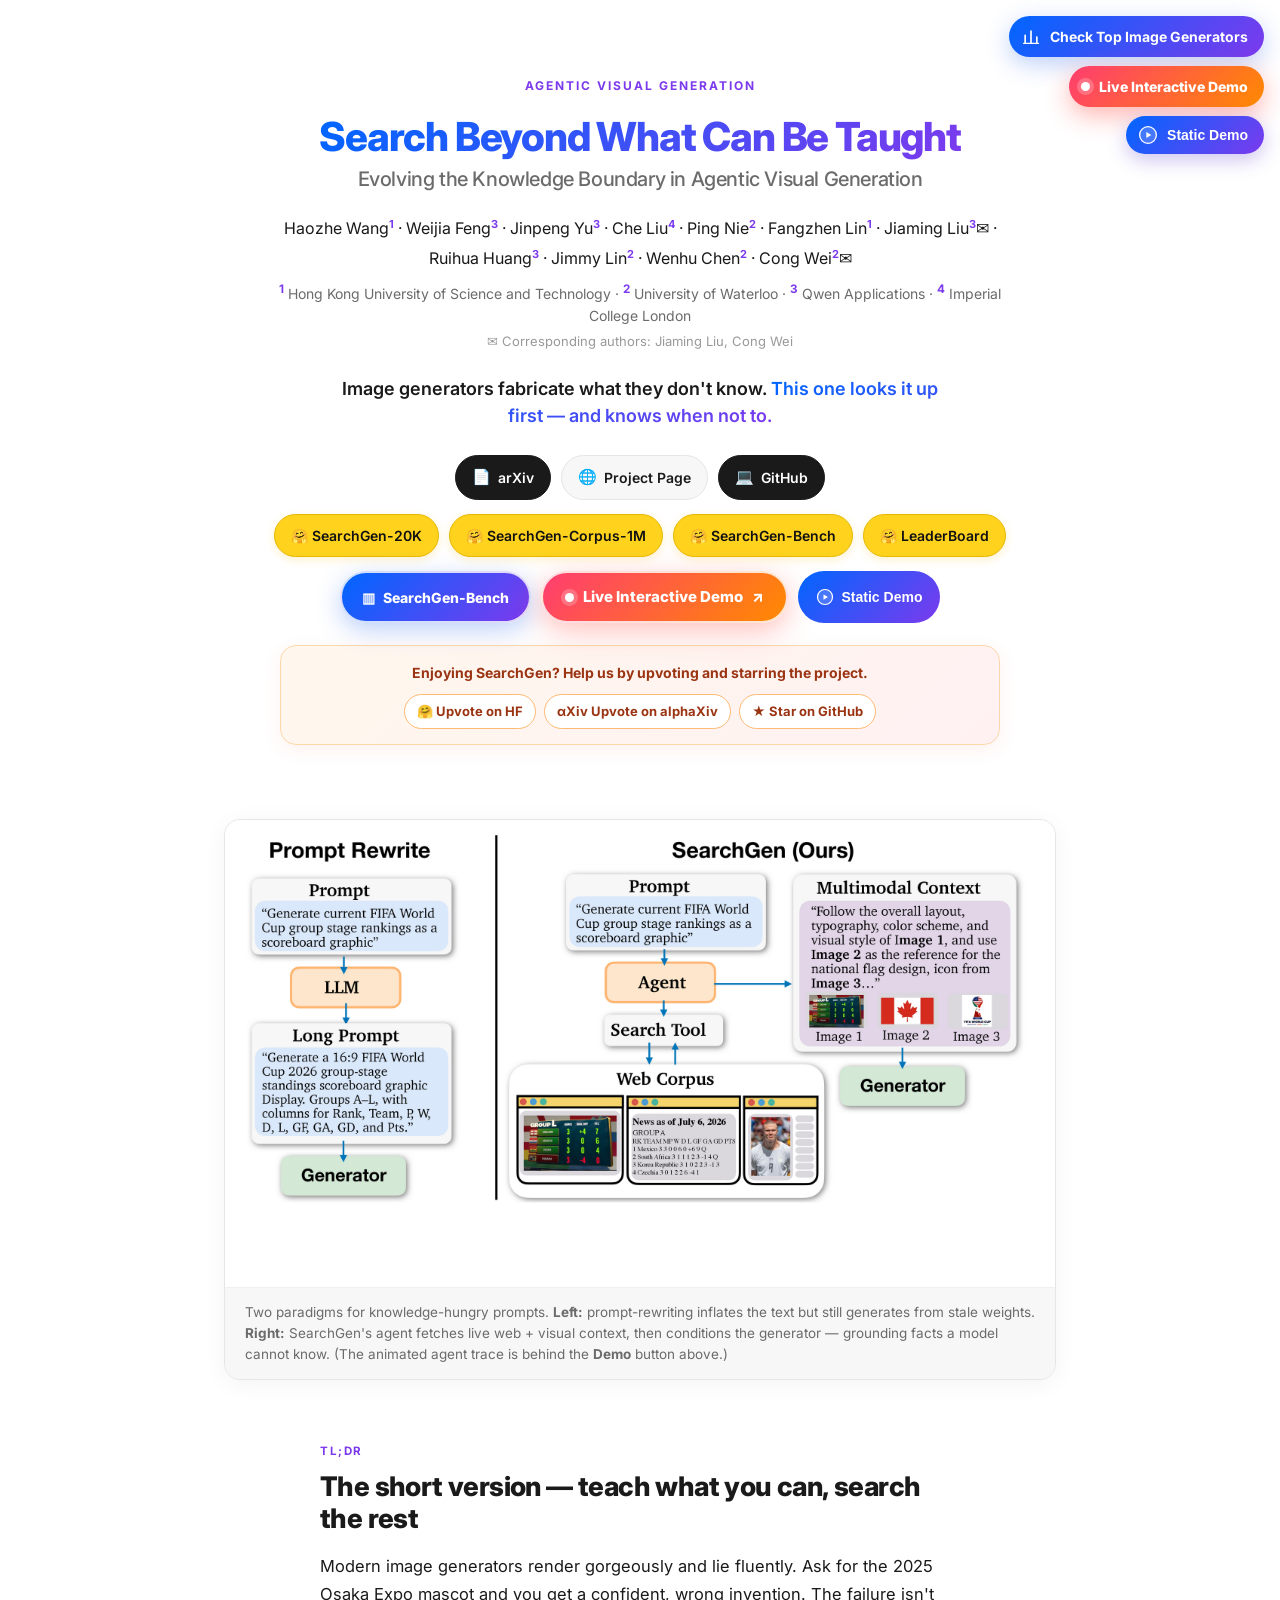
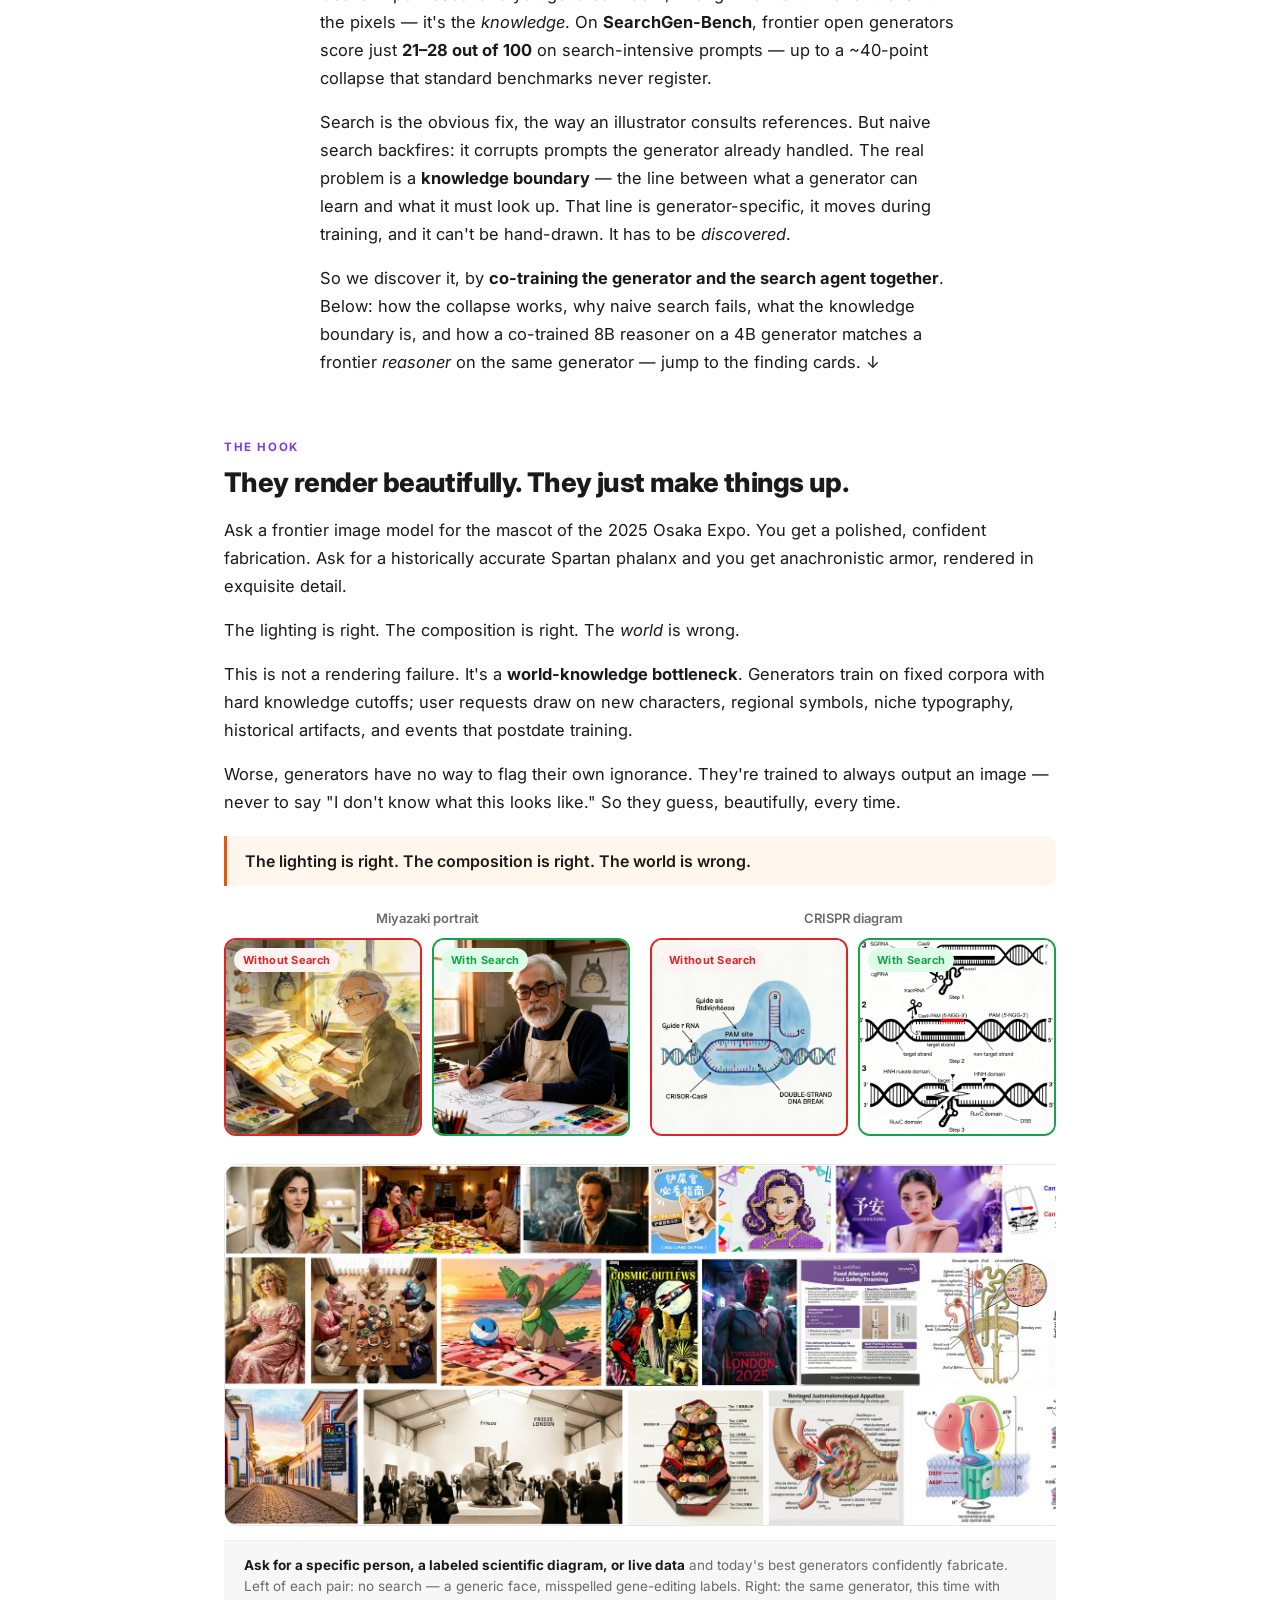
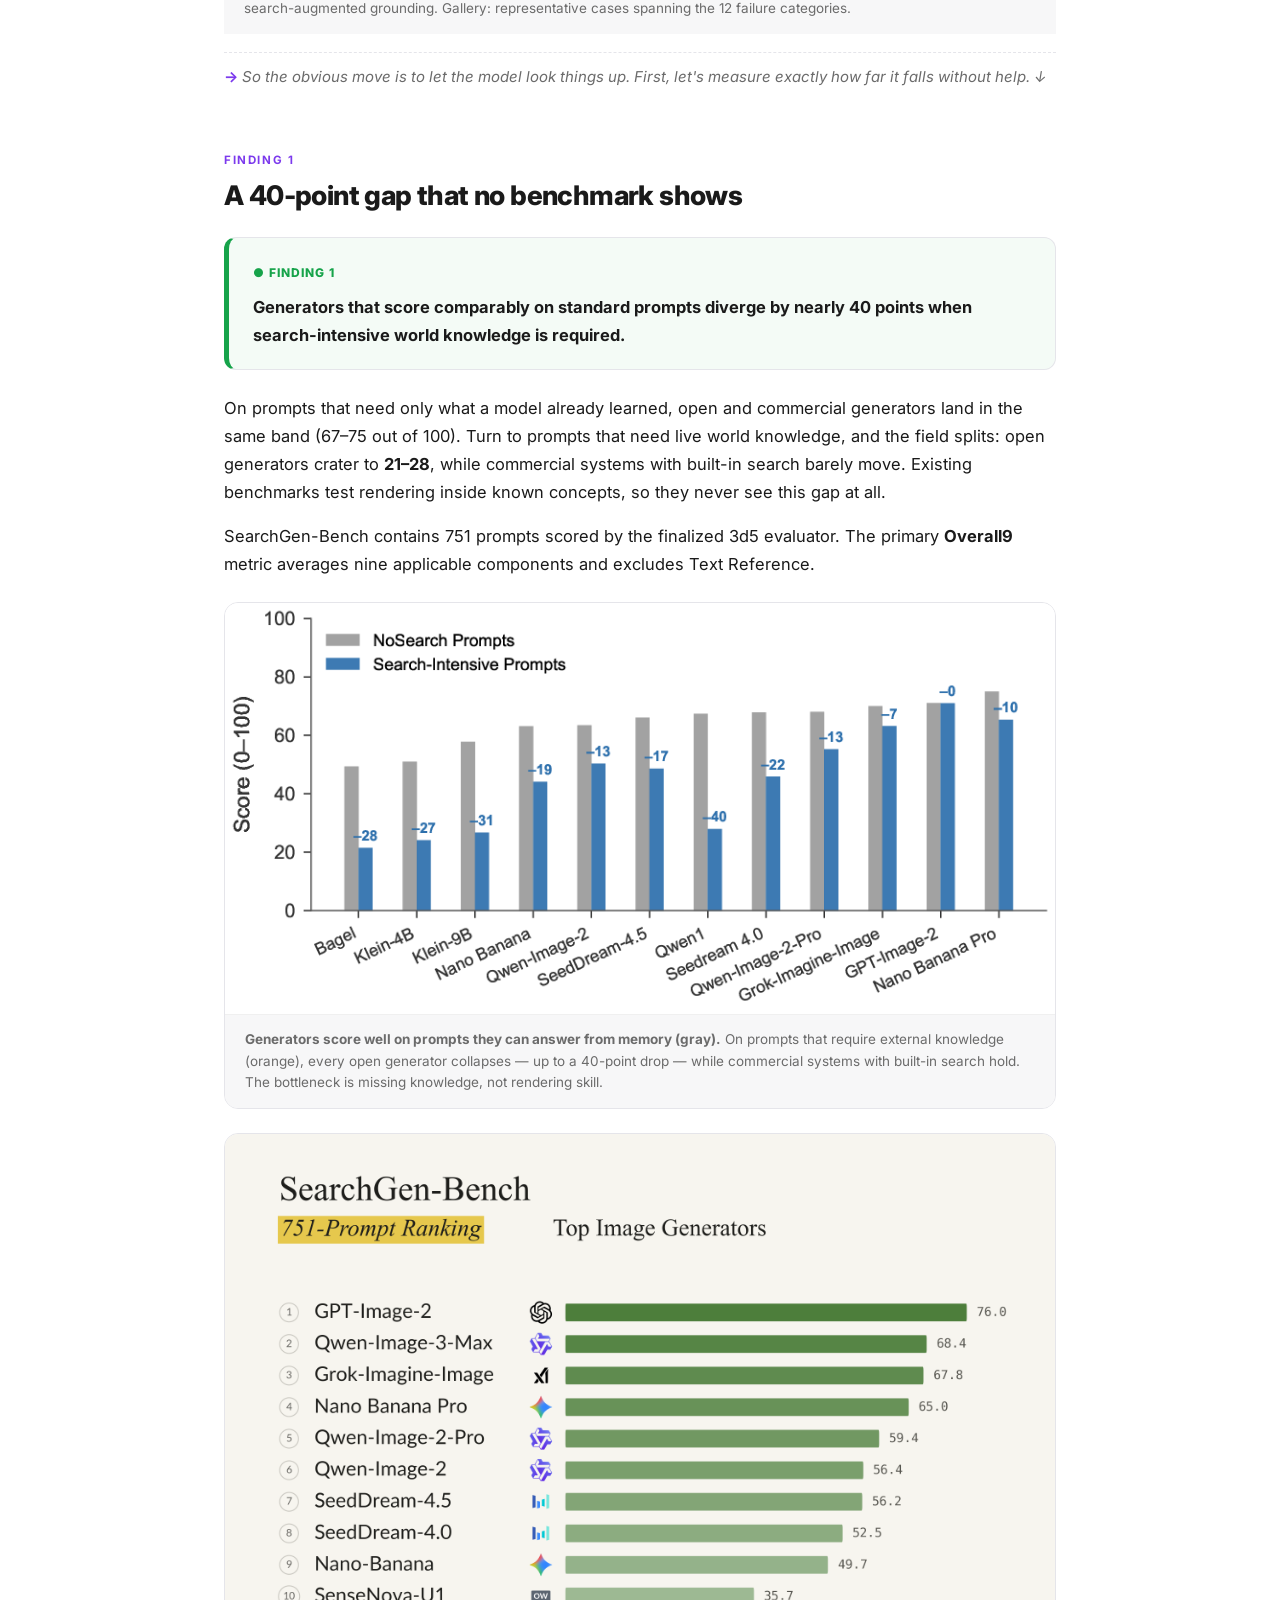
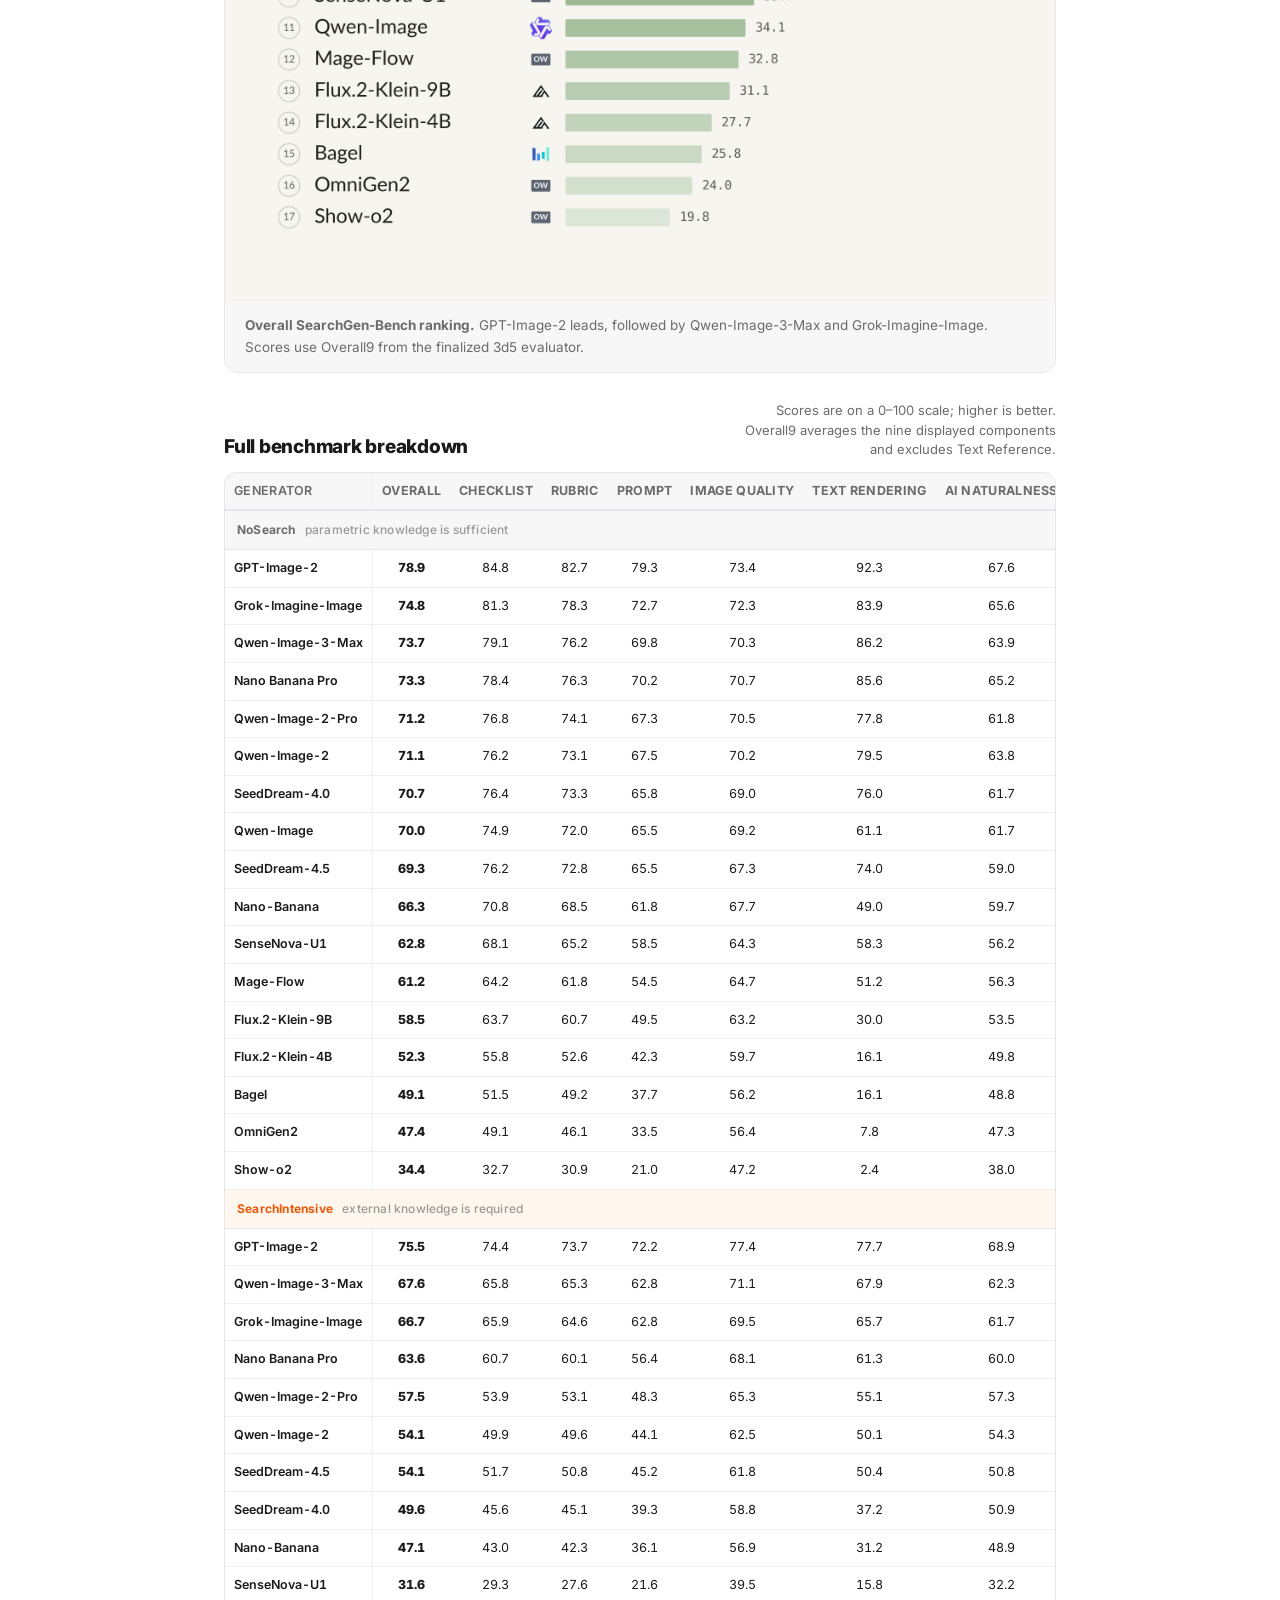
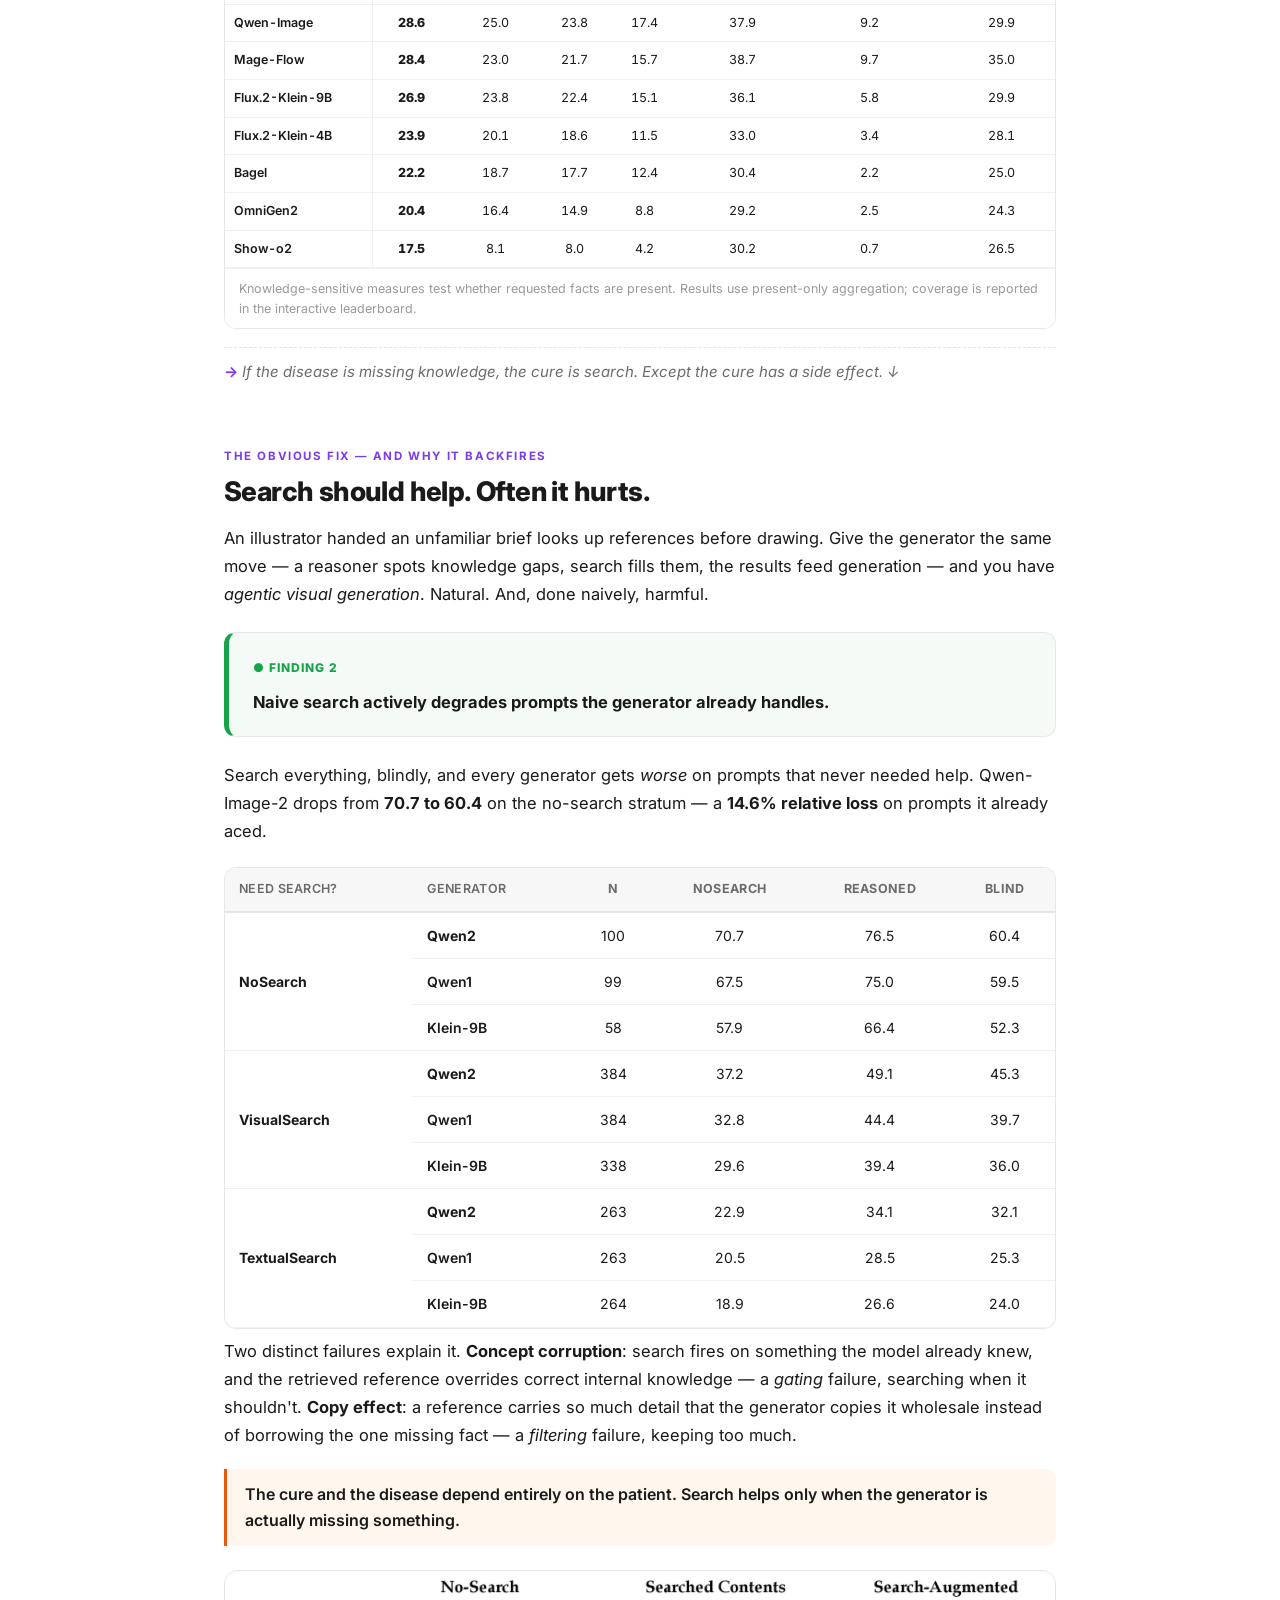
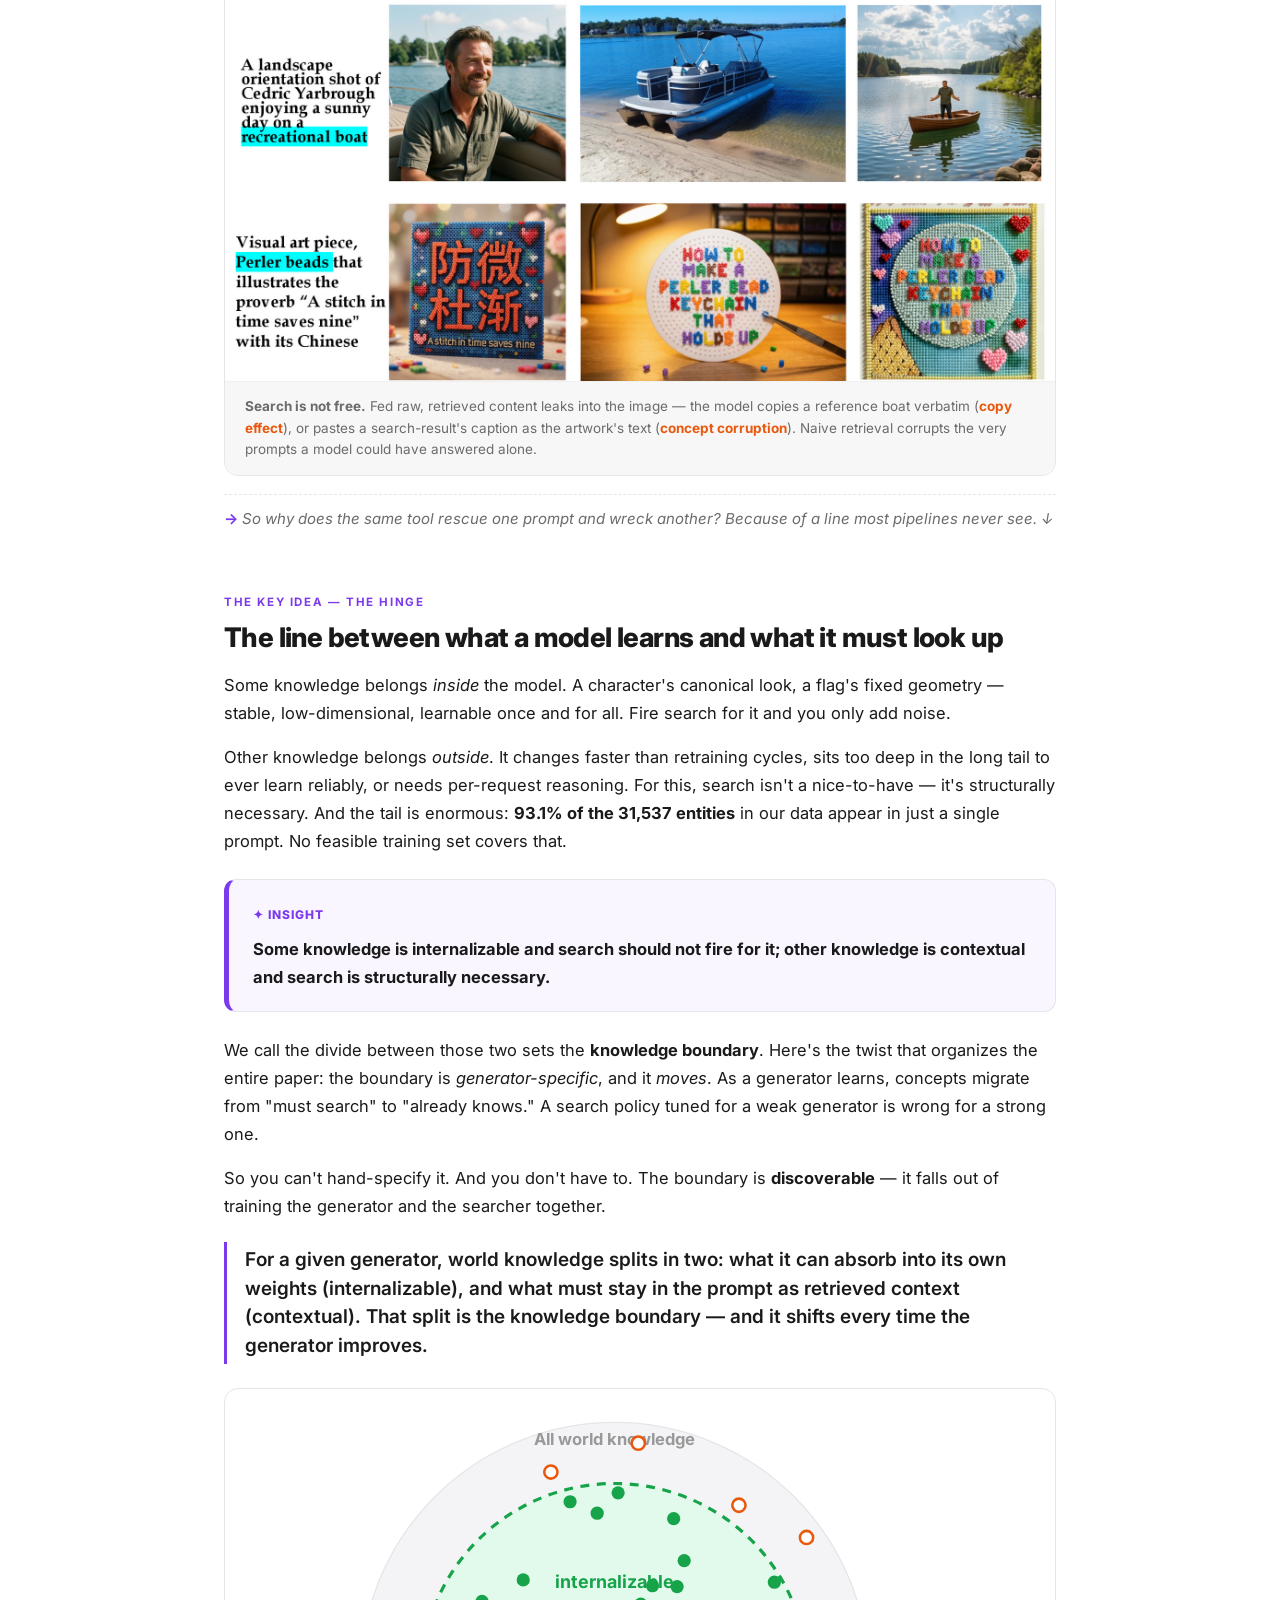
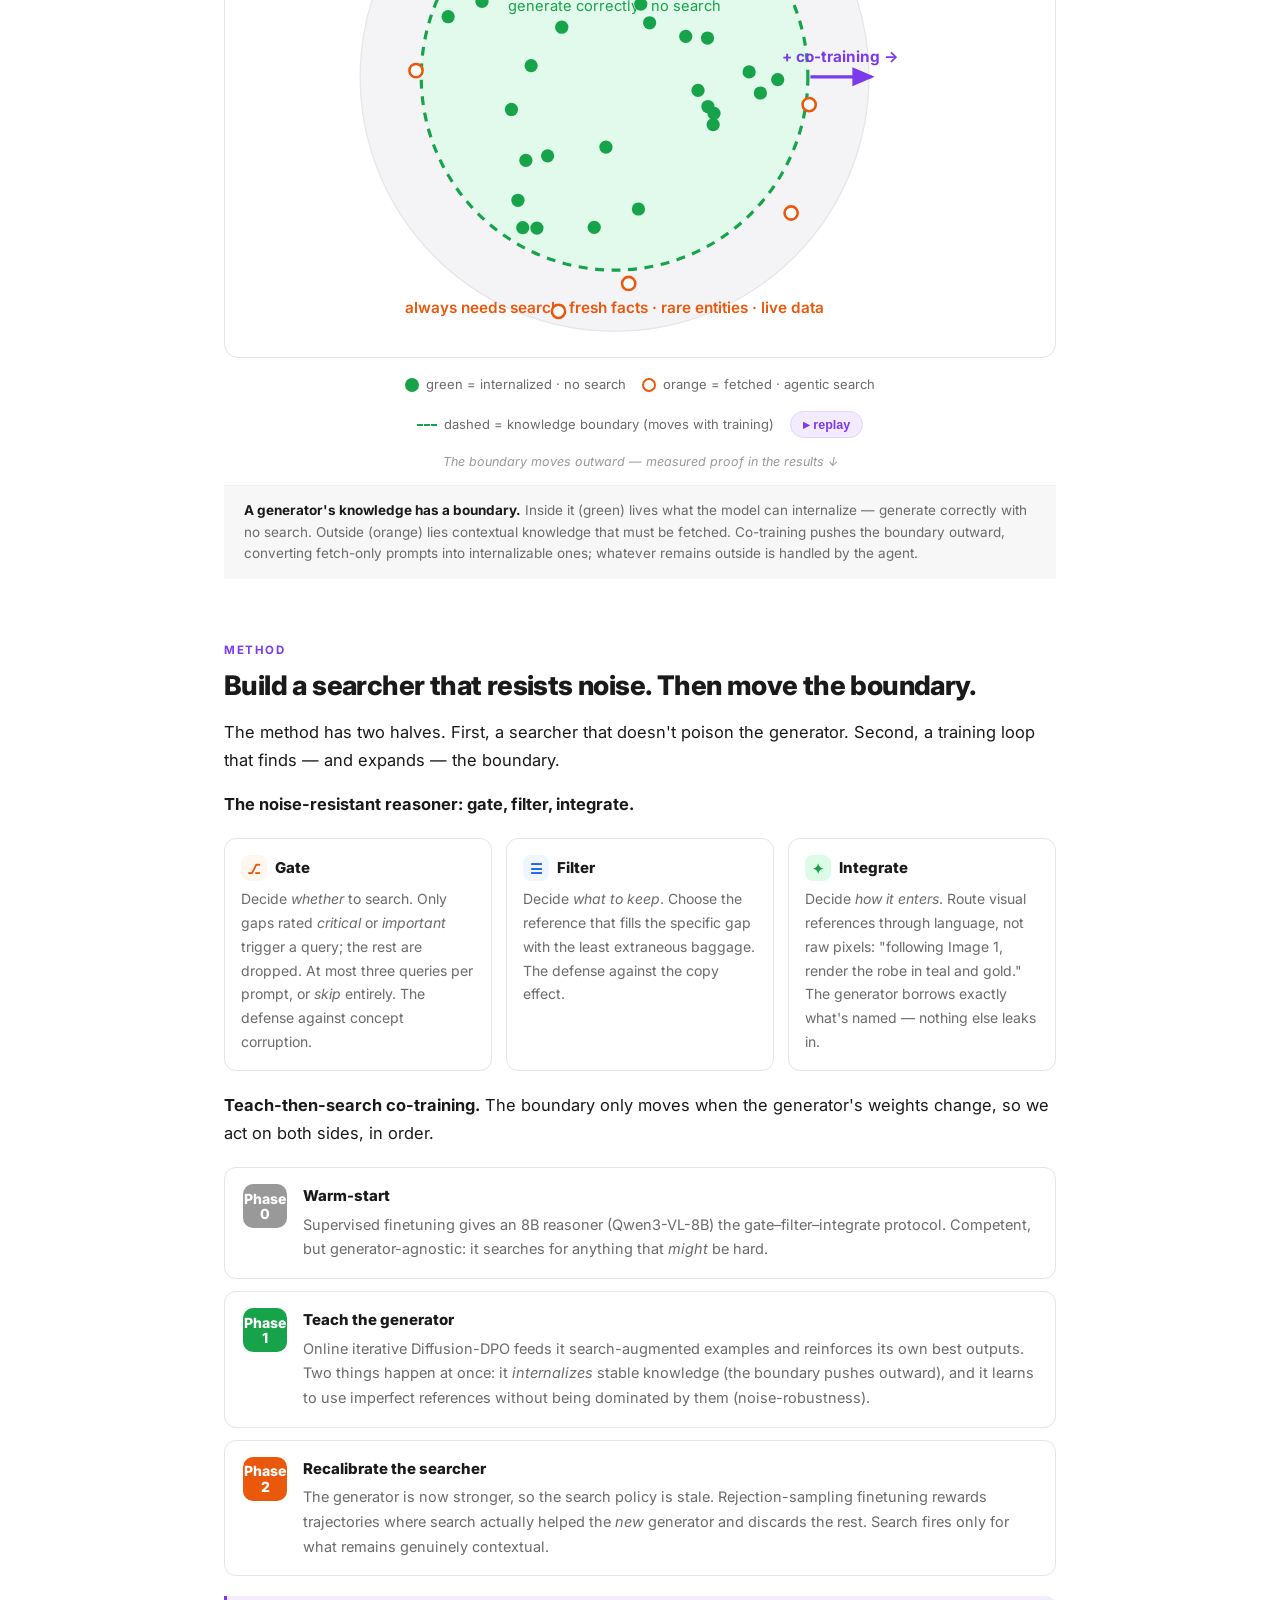
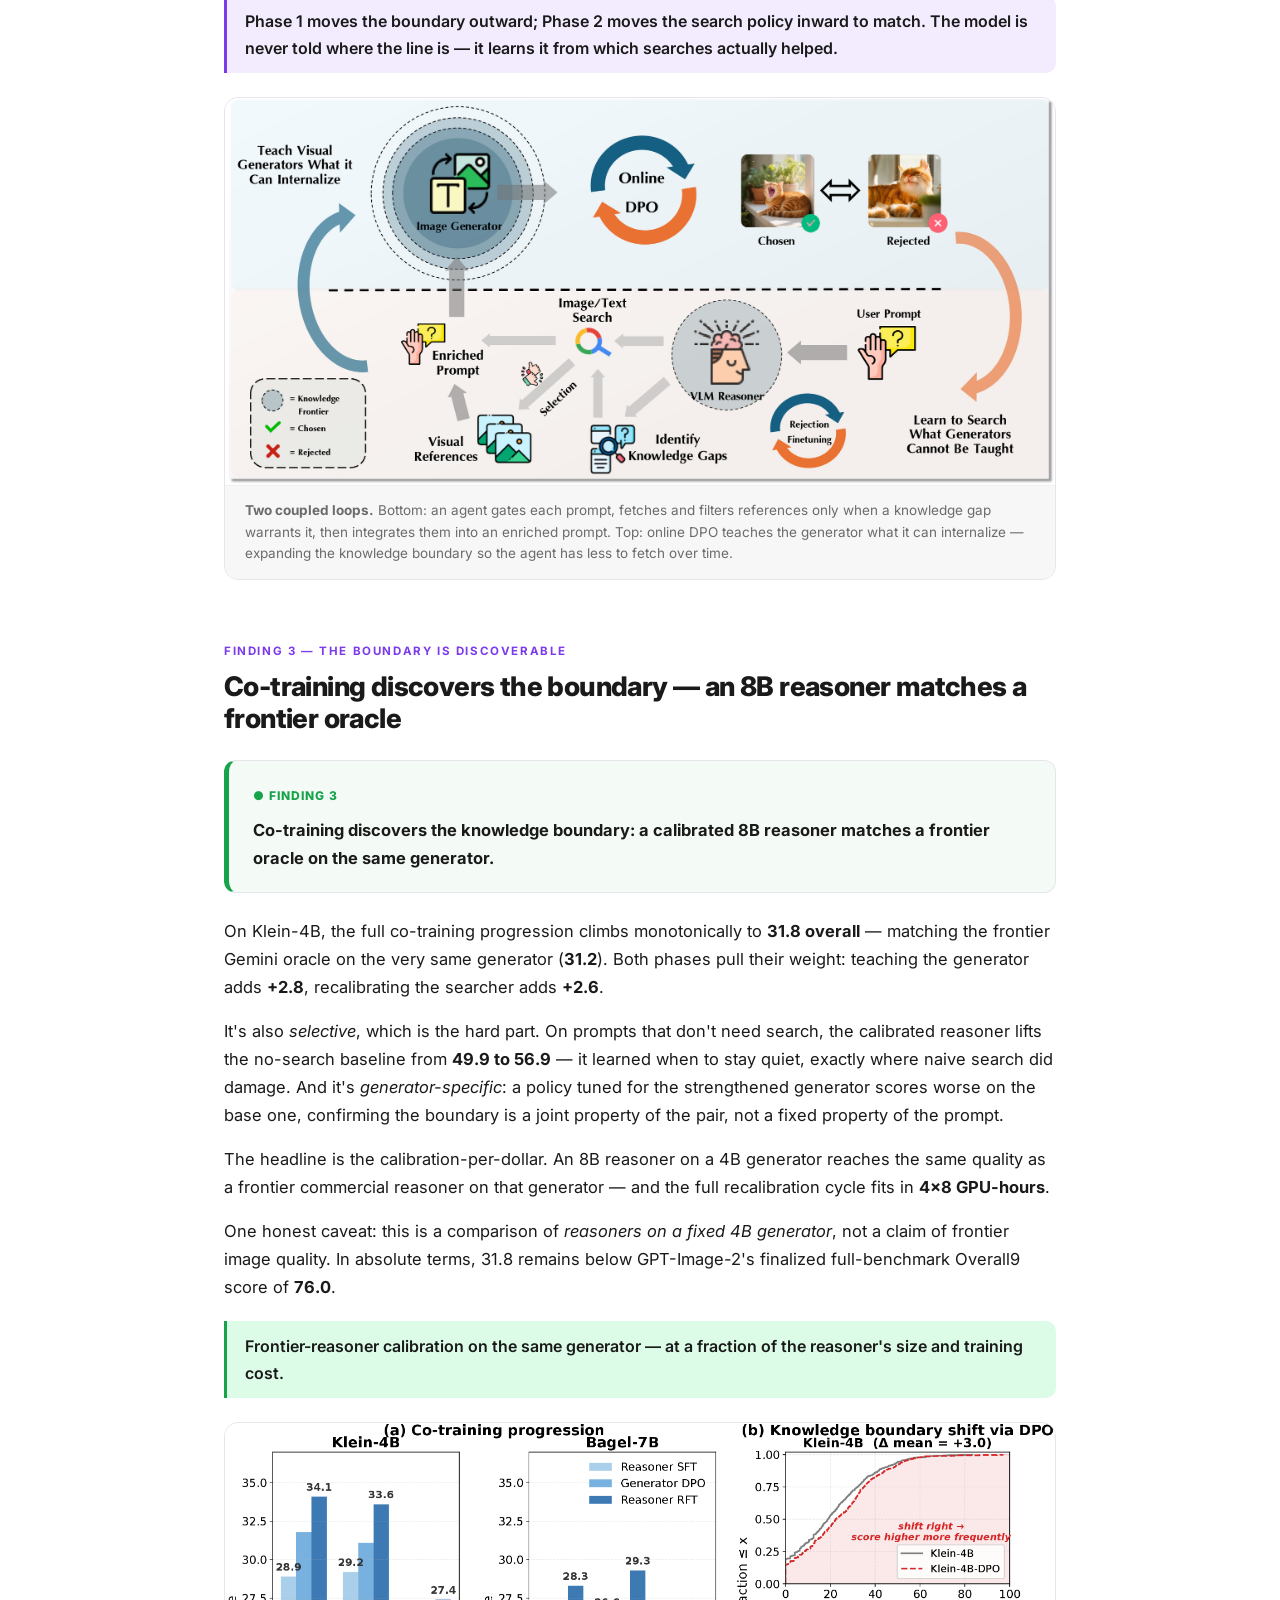
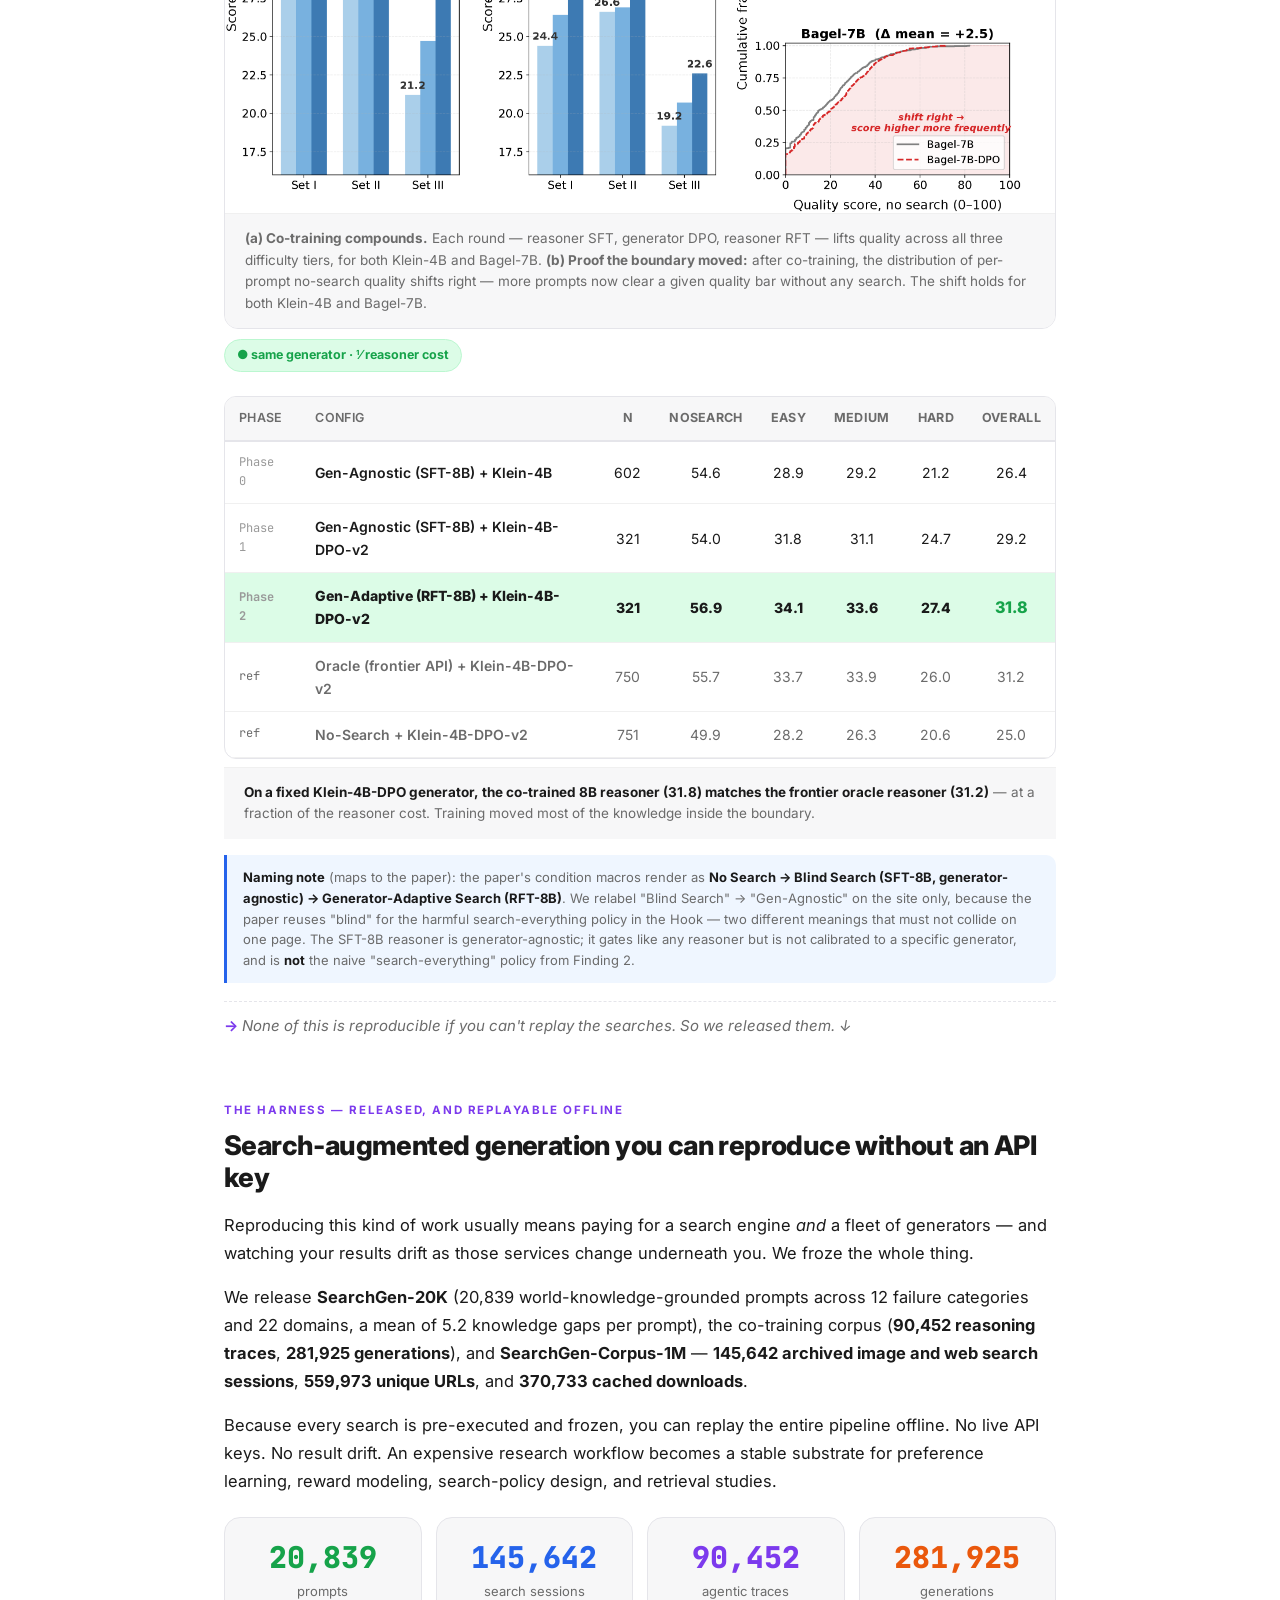
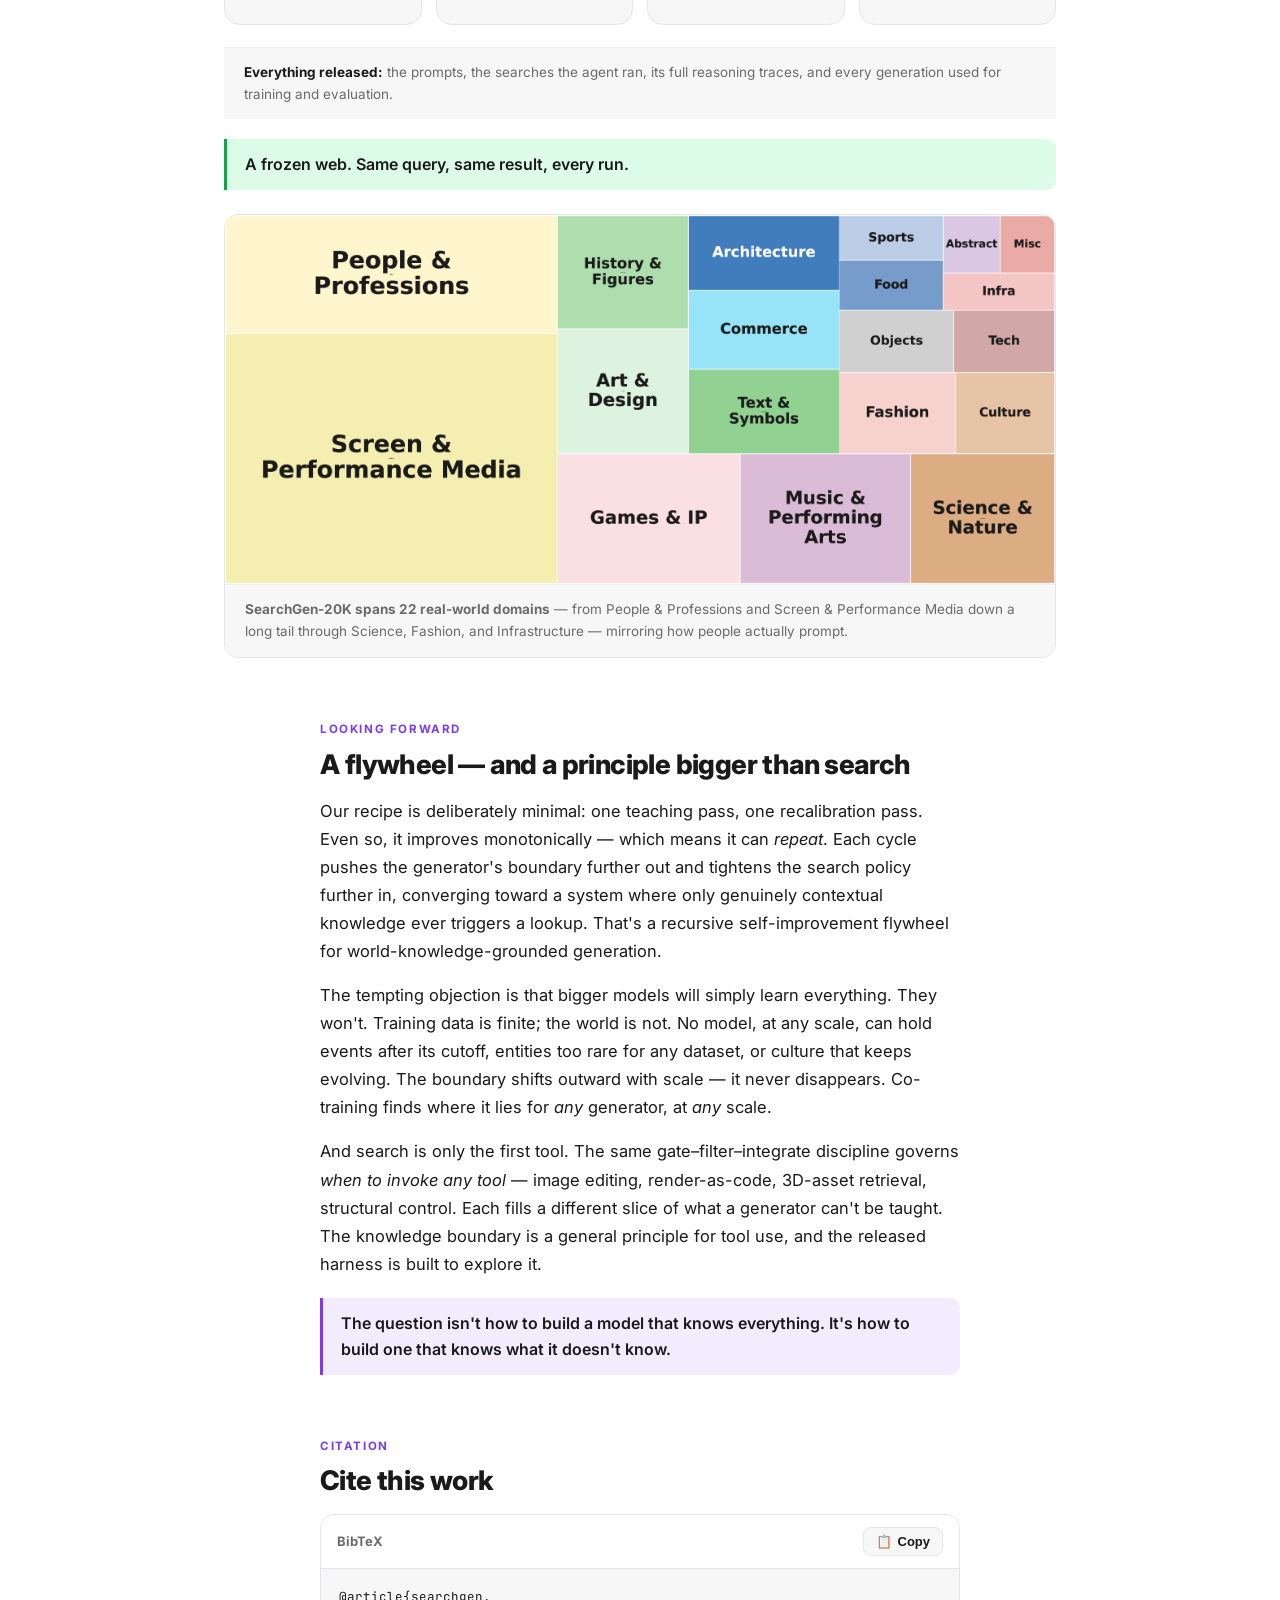
==== commit 9306deae: "Publish finalized 17-model benchmark results" ====
--- a/index.html
+++ b/index.html
@@ -336,7 +336,7 @@
 <section class="card narrow" id="tldr">
   <span class="eyebrow">TL;DR</span>
   <h2>The short version — teach what you can, search the rest</h2>
-  <p>Modern image generators render gorgeously and lie fluently. Ask for the 2025 Osaka Expo mascot and you get a confident, wrong invention. The failure isn't the pixels — it's the <span class="em">knowledge</span>. On <strong>SearchGen-Bench</strong>, open generators score just <strong>22.2–28.6 out of 100</strong> on search-intensive prompts — up to a 41.4-point collapse.</p>
+  <p>Modern image generators render gorgeously and lie fluently. Ask for the 2025 Osaka Expo mascot and you get a confident, wrong invention. The failure isn't the pixels — it's the <span class="em">knowledge</span>. On <strong>SearchGen-Bench</strong>, frontier open generators score just <strong>21–28 out of 100</strong> on search-intensive prompts — up to a ~40-point collapse that standard benchmarks never register.</p>
   <p>Search is the obvious fix, the way an illustrator consults references. But naive search backfires: it corrupts prompts the generator already handled. The real problem is a <strong>knowledge boundary</strong> — the line between what a generator can learn and what it must look up. That line is generator-specific, it moves during training, and it can't be hand-drawn. It has to be <span class="em">discovered</span>.</p>
   <p>So we discover it, by <strong>co-training the generator and the search agent together</strong>. Below: how the collapse works, why naive search fails, what the knowledge boundary is, and how a co-trained 8B reasoner on a 4B generator matches a frontier <span class="em">reasoner</span> on the same generator — jump to the finding cards. ↓</p>
 </section>
@@ -380,23 +380,23 @@
 <!-- ========================= §3 Finding 1 ========================= -->
 <section class="card" id="finding1">
   <span class="eyebrow">Finding 1</span>
-  <h2>A 41-point gap that no benchmark shows</h2>
+  <h2>A 40-point gap that no benchmark shows</h2>
 
   <div class="callout finding">
     <div class="tag">&#9679; Finding 1</div>
-    <p class="lead">Generators diverge by up to 41.4 points when search-intensive world knowledge is required.</p>
-  </div>
-
-  <p>Across 15 generators, NoSearch Overall9 scores span 49.1–78.9. On prompts needing external knowledge, open generators fall to <strong>22.2–28.6</strong>, while the strongest commercial systems remain above 60.</p>
+    <p class="lead">Generators that score comparably on standard prompts diverge by nearly 40 points when search-intensive world knowledge is required.</p>
+  </div>
+
+  <p>On prompts that need only what a model already learned, open and commercial generators land in the same band (67–75 out of 100). Turn to prompts that need live world knowledge, and the field splits: open generators crater to <strong>21–28</strong>, while commercial systems with built-in search barely move. Existing benchmarks test rendering inside known concepts, so they never see this gap at all.</p>
   <p>SearchGen-Bench contains 751 prompts scored by the finalized 3d5 evaluator. The primary <strong>Overall9</strong> metric averages nine applicable components and excludes Text Reference.</p>
 
   <figure class="fig">
-    <img src="assets/figures/b1.png" alt="Overall9 quality on NoSearch versus Search-Intensive strata across fifteen generators.">
-    <figcaption><b>Generators score well on prompts they can answer from memory (gray).</b> On prompts requiring external knowledge (blue), open generators drop sharply—by as much as 41.4 points—while the strongest commercial systems hold.</figcaption>
+    <img src="assets/figures/b1.png" alt="Per-generator quality on NoSearch vs Search-Intensive strata across twelve generators.">
+    <figcaption><b>Generators score well on prompts they can answer from memory (gray).</b> On prompts that require external knowledge (orange), every open generator collapses — up to a 40-point drop — while commercial systems with built-in search hold. The bottleneck is missing knowledge, not rendering skill.</figcaption>
   </figure>
 
   <figure class="fig">
-    <img src="assets/figures/searchgenbench_arena_style.png" alt="Overall9 SearchGen-Bench ranking of fifteen image generators on the full 751-prompt evaluation.">
+    <img src="assets/figures/searchgenbench_arena_style.png" alt="Overall9 SearchGen-Bench ranking of seventeen image generators on the full 751-prompt evaluation.">
     <figcaption><b>Overall SearchGen-Bench ranking.</b> GPT-Image-2 leads, followed by Qwen-Image-3-Max and Grok-Imagine-Image. Scores use Overall9 from the finalized 3d5 evaluator.</figcaption>
   </figure>
 
@@ -429,15 +429,17 @@
         <tr><td class="model">Nano Banana Pro</td><td class="overall">73.3</td><td>78.4</td><td>76.3</td><td>70.2</td><td>70.7</td><td>85.6</td><td>65.2</td><td>80.3</td><td>77.1</td><td>63.0</td></tr>
         <tr><td class="model">Qwen-Image-2-Pro</td><td class="overall">71.2</td><td>76.8</td><td>74.1</td><td>67.3</td><td>70.5</td><td>77.8</td><td>61.8</td><td>78.3</td><td>75.3</td><td>61.2</td></tr>
         <tr><td class="model">Qwen-Image-2</td><td class="overall">71.1</td><td>76.2</td><td>73.1</td><td>67.5</td><td>70.2</td><td>79.5</td><td>63.8</td><td>79.2</td><td>74.2</td><td>60.3</td></tr>
-        <tr><td class="model">Jimeng-4.0 / SeedDream-4.0</td><td class="overall">70.7</td><td>76.4</td><td>73.3</td><td>65.8</td><td>69.0</td><td>76.0</td><td>61.7</td><td>80.8</td><td>75.5</td><td>58.5</td></tr>
+        <tr><td class="model">SeedDream-4.0</td><td class="overall">70.7</td><td>76.4</td><td>73.3</td><td>65.8</td><td>69.0</td><td>76.0</td><td>61.7</td><td>80.8</td><td>75.5</td><td>58.5</td></tr>
         <tr><td class="model">Qwen-Image</td><td class="overall">70.0</td><td>74.9</td><td>72.0</td><td>65.5</td><td>69.2</td><td>61.1</td><td>61.7</td><td>77.0</td><td>78.6</td><td>60.1</td></tr>
         <tr><td class="model">SeedDream-4.5</td><td class="overall">69.3</td><td>76.2</td><td>72.8</td><td>65.5</td><td>67.3</td><td>74.0</td><td>59.0</td><td>76.8</td><td>73.4</td><td>59.6</td></tr>
-        <tr><td class="model">Gemini-2.5-Flash</td><td class="overall">66.3</td><td>70.8</td><td>68.5</td><td>61.8</td><td>67.7</td><td>49.0</td><td>59.7</td><td>77.5</td><td>70.5</td><td>56.2</td></tr>
+        <tr><td class="model">Nano-Banana</td><td class="overall">66.3</td><td>70.8</td><td>68.5</td><td>61.8</td><td>67.7</td><td>49.0</td><td>59.7</td><td>77.5</td><td>70.5</td><td>56.2</td></tr>
+        <tr><td class="model">SenseNova-U1</td><td class="overall">62.8</td><td>68.1</td><td>65.2</td><td>58.5</td><td>64.3</td><td>58.3</td><td>56.2</td><td>72.2</td><td>65.1</td><td>51.1</td></tr>
+        <tr><td class="model">Mage-Flow</td><td class="overall">61.2</td><td>64.2</td><td>61.8</td><td>54.5</td><td>64.7</td><td>51.2</td><td>56.3</td><td>71.8</td><td>67.4</td><td>47.1</td></tr>
         <tr><td class="model">Flux.2-Klein-9B</td><td class="overall">58.5</td><td>63.7</td><td>60.7</td><td>49.5</td><td>63.2</td><td>30.0</td><td>53.5</td><td>71.0</td><td>67.0</td><td>41.1</td></tr>
         <tr><td class="model">Flux.2-Klein-4B</td><td class="overall">52.3</td><td>55.8</td><td>52.6</td><td>42.3</td><td>59.7</td><td>16.1</td><td>49.8</td><td>67.7</td><td>60.1</td><td>35.3</td></tr>
-        <tr><td class="model">Flux.2-Klein-4B-DPO-v2</td><td class="overall">50.4</td><td>52.8</td><td>50.6</td><td>38.8</td><td>59.7</td><td>9.3</td><td>48.3</td><td>64.3</td><td>59.9</td><td>32.6</td></tr>
-        <tr><td class="model">Bagel-DPO-v2</td><td class="overall">50.0</td><td>52.1</td><td>49.8</td><td>37.8</td><td>57.8</td><td>19.9</td><td>48.8</td><td>63.0</td><td>61.2</td><td>32.1</td></tr>
         <tr><td class="model">Bagel</td><td class="overall">49.1</td><td>51.5</td><td>49.2</td><td>37.7</td><td>56.2</td><td>16.1</td><td>48.8</td><td>62.8</td><td>58.5</td><td>32.1</td></tr>
+        <tr><td class="model">OmniGen2</td><td class="overall">47.4</td><td>49.1</td><td>46.1</td><td>33.5</td><td>56.4</td><td>7.8</td><td>47.3</td><td>61.4</td><td>60.3</td><td>30.6</td></tr>
+        <tr><td class="model">Show-o2</td><td class="overall">34.4</td><td>32.7</td><td>30.9</td><td>21.0</td><td>47.2</td><td>2.4</td><td>38.0</td><td>49.8</td><td>40.9</td><td>19.9</td></tr>
         <tr class="stratum search"><th colspan="11" scope="rowgroup">SearchIntensive <span class="count">external knowledge is required</span></th></tr>
         <tr><td class="model">GPT-Image-2</td><td class="overall">75.5</td><td>74.4</td><td>73.7</td><td>72.2</td><td>77.4</td><td>77.7</td><td>68.9</td><td>83.9</td><td>84.9</td><td>70.4</td></tr>
         <tr><td class="model">Qwen-Image-3-Max</td><td class="overall">67.6</td><td>65.8</td><td>65.3</td><td>62.8</td><td>71.1</td><td>67.9</td><td>62.3</td><td>77.0</td><td>78.6</td><td>59.6</td></tr>
@@ -446,14 +448,16 @@
         <tr><td class="model">Qwen-Image-2-Pro</td><td class="overall">57.5</td><td>53.9</td><td>53.1</td><td>48.3</td><td>65.3</td><td>55.1</td><td>57.3</td><td>68.9</td><td>72.8</td><td>46.8</td></tr>
         <tr><td class="model">Qwen-Image-2</td><td class="overall">54.1</td><td>49.9</td><td>49.6</td><td>44.1</td><td>62.5</td><td>50.1</td><td>54.3</td><td>66.2</td><td>71.4</td><td>42.0</td></tr>
         <tr><td class="model">SeedDream-4.5</td><td class="overall">54.1</td><td>51.7</td><td>50.8</td><td>45.2</td><td>61.8</td><td>50.4</td><td>50.8</td><td>65.9</td><td>69.3</td><td>42.1</td></tr>
-        <tr><td class="model">Jimeng-4.0 / SeedDream-4.0</td><td class="overall">49.6</td><td>45.6</td><td>45.1</td><td>39.3</td><td>58.8</td><td>37.2</td><td>50.9</td><td>62.5</td><td>68.0</td><td>36.8</td></tr>
-        <tr><td class="model">Gemini-2.5-Flash</td><td class="overall">47.1</td><td>43.0</td><td>42.3</td><td>36.1</td><td>56.9</td><td>31.2</td><td>48.9</td><td>60.5</td><td>67.0</td><td>35.9</td></tr>
+        <tr><td class="model">SeedDream-4.0</td><td class="overall">49.6</td><td>45.6</td><td>45.1</td><td>39.3</td><td>58.8</td><td>37.2</td><td>50.9</td><td>62.5</td><td>68.0</td><td>36.8</td></tr>
+        <tr><td class="model">Nano-Banana</td><td class="overall">47.1</td><td>43.0</td><td>42.3</td><td>36.1</td><td>56.9</td><td>31.2</td><td>48.9</td><td>60.5</td><td>67.0</td><td>35.9</td></tr>
+        <tr><td class="model">SenseNova-U1</td><td class="overall">31.6</td><td>29.3</td><td>27.6</td><td>21.6</td><td>39.5</td><td>15.8</td><td>32.2</td><td>42.5</td><td>48.4</td><td>21.0</td></tr>
         <tr><td class="model">Qwen-Image</td><td class="overall">28.6</td><td>25.0</td><td>23.8</td><td>17.4</td><td>37.9</td><td>9.2</td><td>29.9</td><td>41.0</td><td>45.5</td><td>17.7</td></tr>
+        <tr><td class="model">Mage-Flow</td><td class="overall">28.4</td><td>23.0</td><td>21.7</td><td>15.7</td><td>38.7</td><td>9.7</td><td>35.0</td><td>40.0</td><td>50.2</td><td>16.2</td></tr>
         <tr><td class="model">Flux.2-Klein-9B</td><td class="overall">26.9</td><td>23.8</td><td>22.4</td><td>15.1</td><td>36.1</td><td>5.8</td><td>29.9</td><td>38.3</td><td>47.7</td><td>16.7</td></tr>
         <tr><td class="model">Flux.2-Klein-4B</td><td class="overall">23.9</td><td>20.1</td><td>18.6</td><td>11.5</td><td>33.0</td><td>3.4</td><td>28.1</td><td>35.7</td><td>44.8</td><td>12.7</td></tr>
-        <tr><td class="model">Flux.2-Klein-4B-DPO-v2</td><td class="overall">23.8</td><td>18.3</td><td>17.3</td><td>10.7</td><td>34.0</td><td>3.2</td><td>29.8</td><td>36.2</td><td>47.1</td><td>10.9</td></tr>
-        <tr><td class="model">Bagel-DPO-v2</td><td class="overall">22.8</td><td>17.3</td><td>16.6</td><td>10.6</td><td>32.9</td><td>2.4</td><td>28.1</td><td>35.1</td><td>40.5</td><td>10.7</td></tr>
         <tr><td class="model">Bagel</td><td class="overall">22.2</td><td>18.7</td><td>17.7</td><td>12.4</td><td>30.4</td><td>2.2</td><td>25.0</td><td>32.4</td><td>38.1</td><td>14.2</td></tr>
+        <tr><td class="model">OmniGen2</td><td class="overall">20.4</td><td>16.4</td><td>14.9</td><td>8.8</td><td>29.2</td><td>2.5</td><td>24.3</td><td>31.4</td><td>40.8</td><td>9.5</td></tr>
+        <tr><td class="model">Show-o2</td><td class="overall">17.5</td><td>8.1</td><td>8.0</td><td>4.2</td><td>30.2</td><td>0.7</td><td>26.5</td><td>34.3</td><td>31.7</td><td>3.4</td></tr>
       </tbody>
     </table>
     <div class="benchmark-note">Knowledge-sensitive measures test whether requested facts are present. Results use present-only aggregation; coverage is reported in the interactive leaderboard.</div>
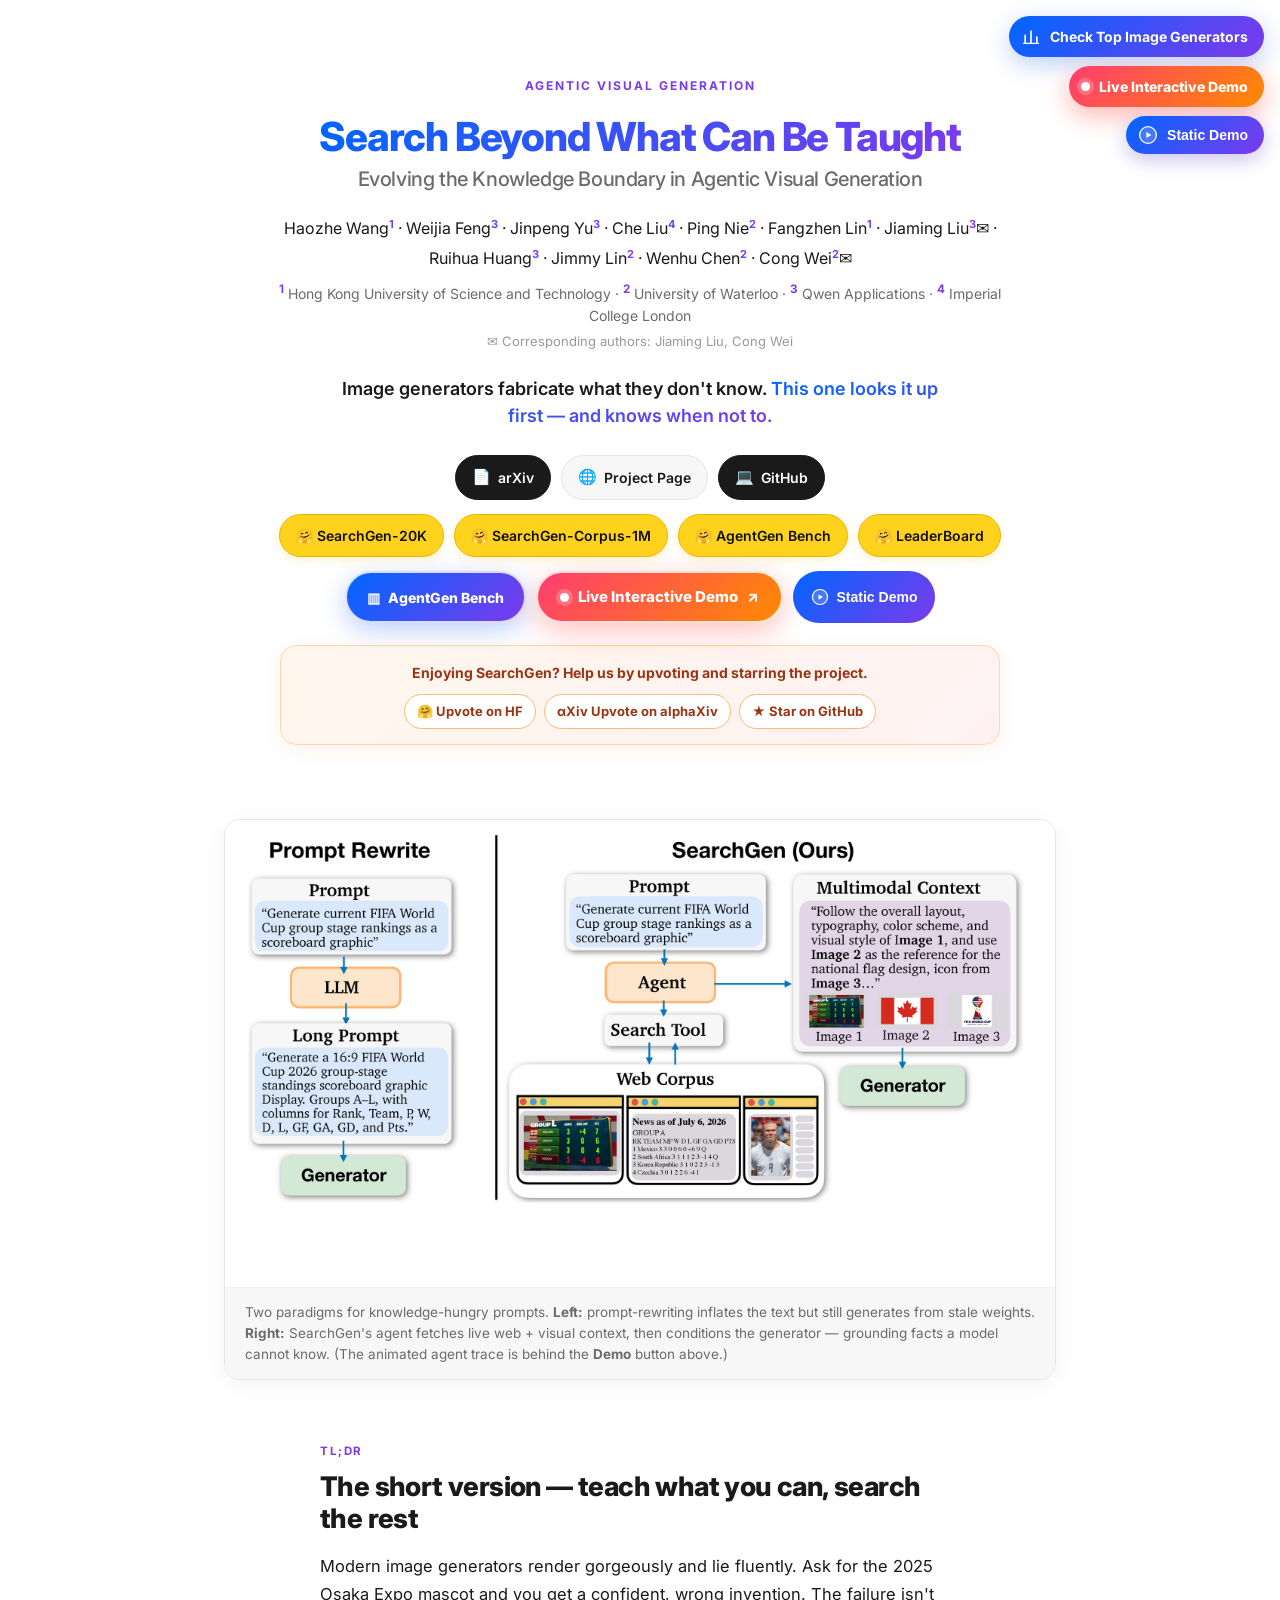
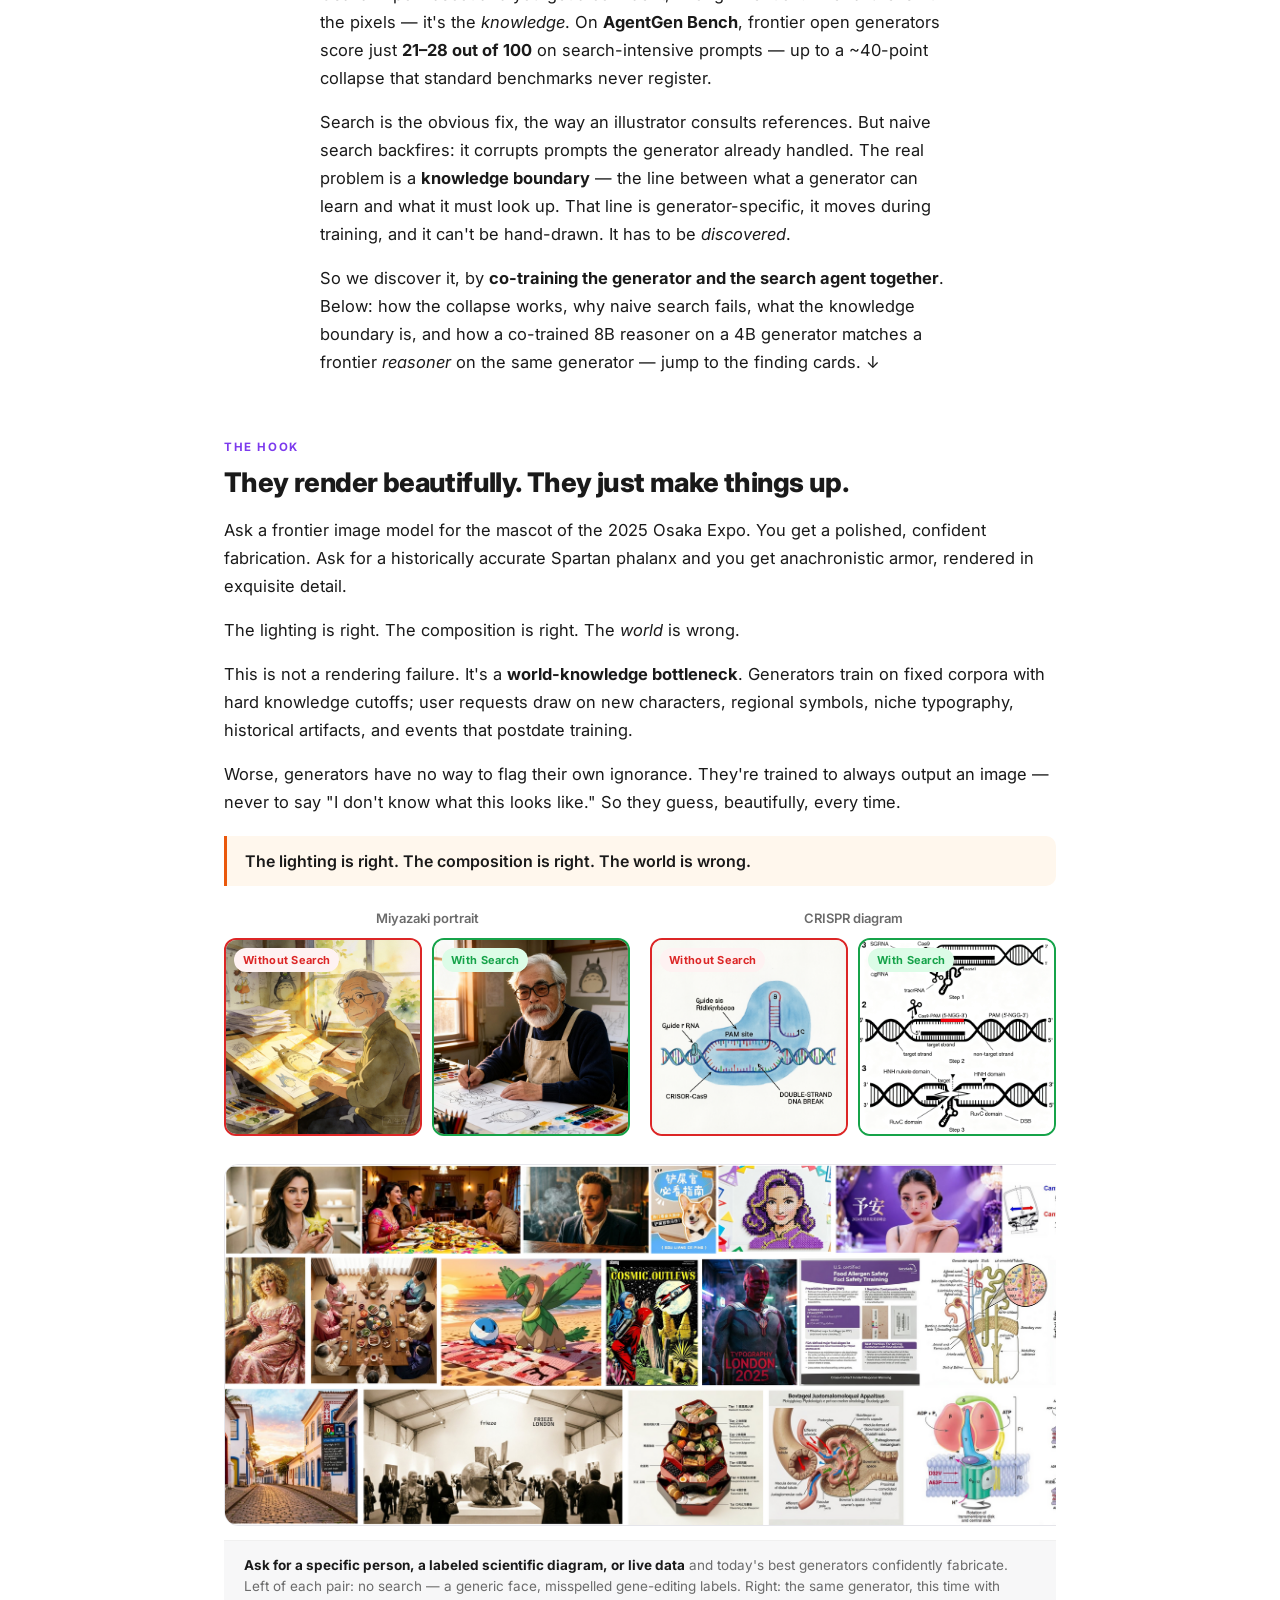
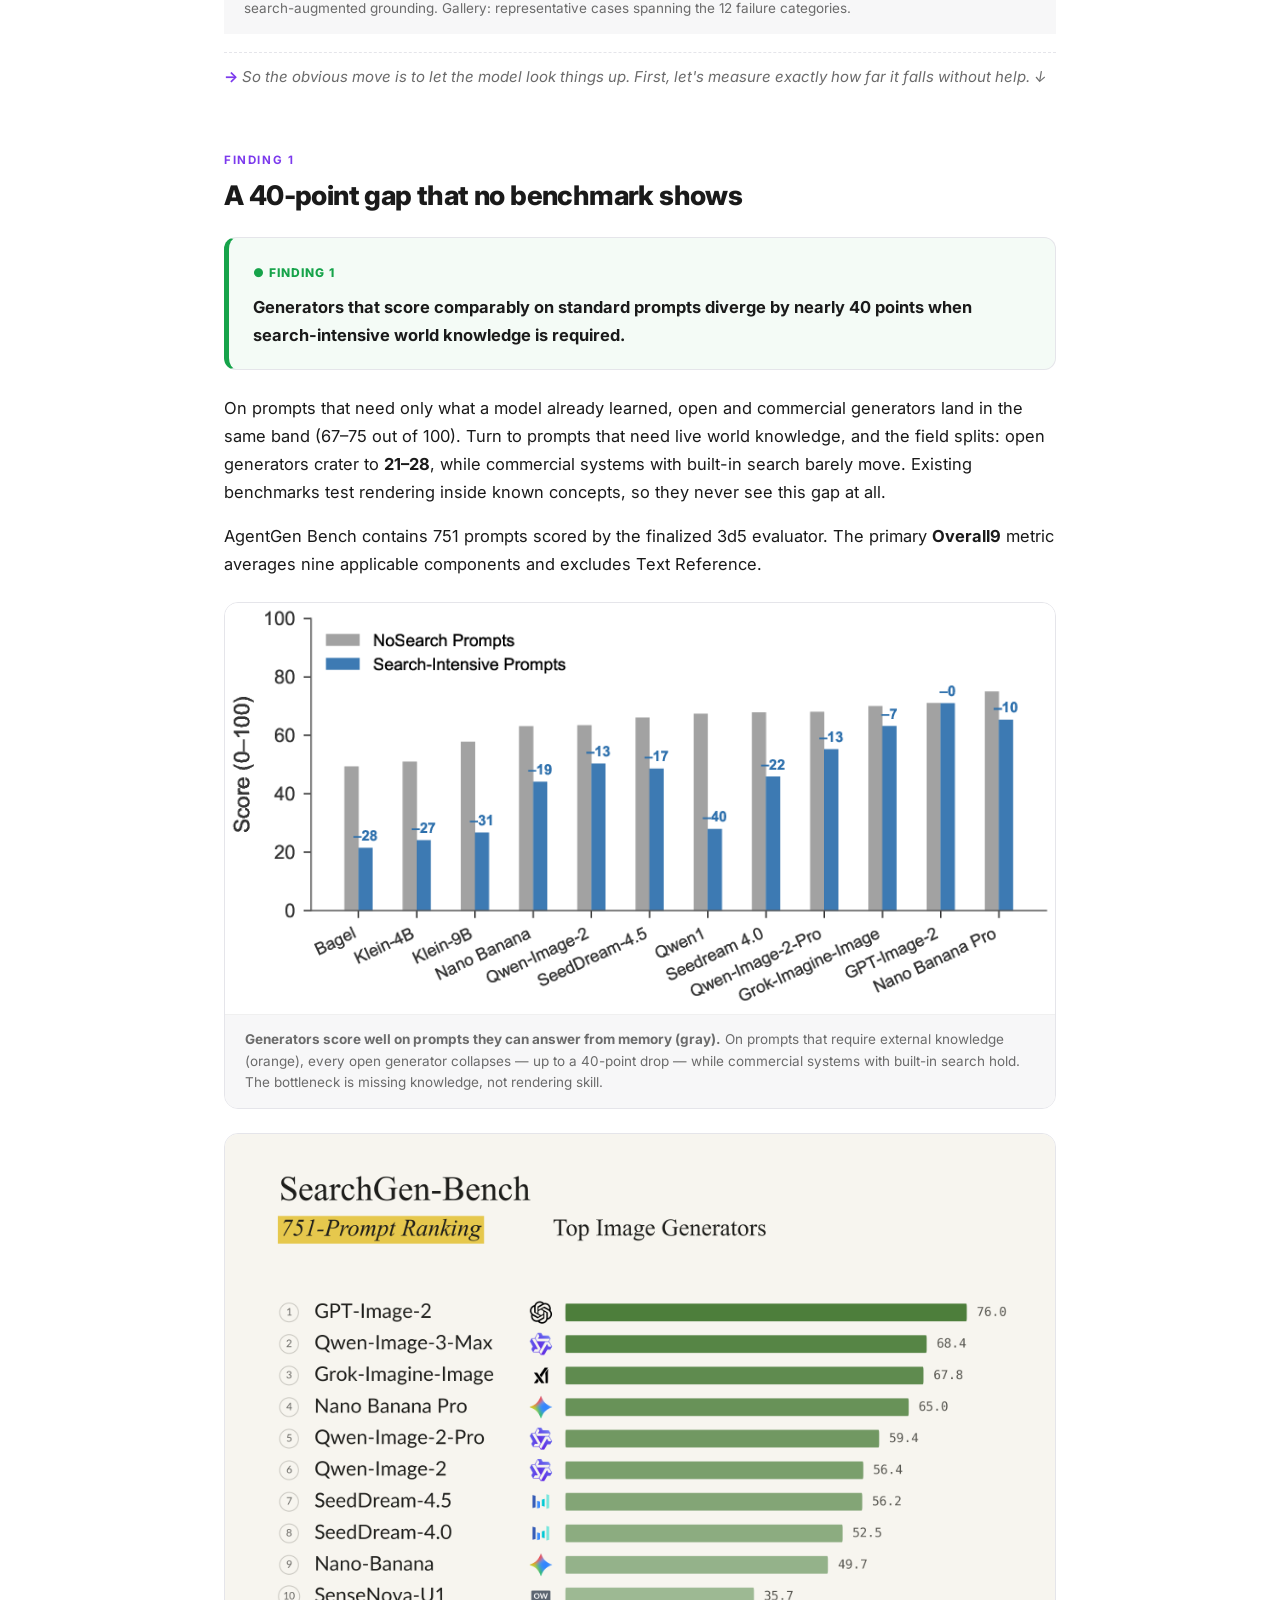
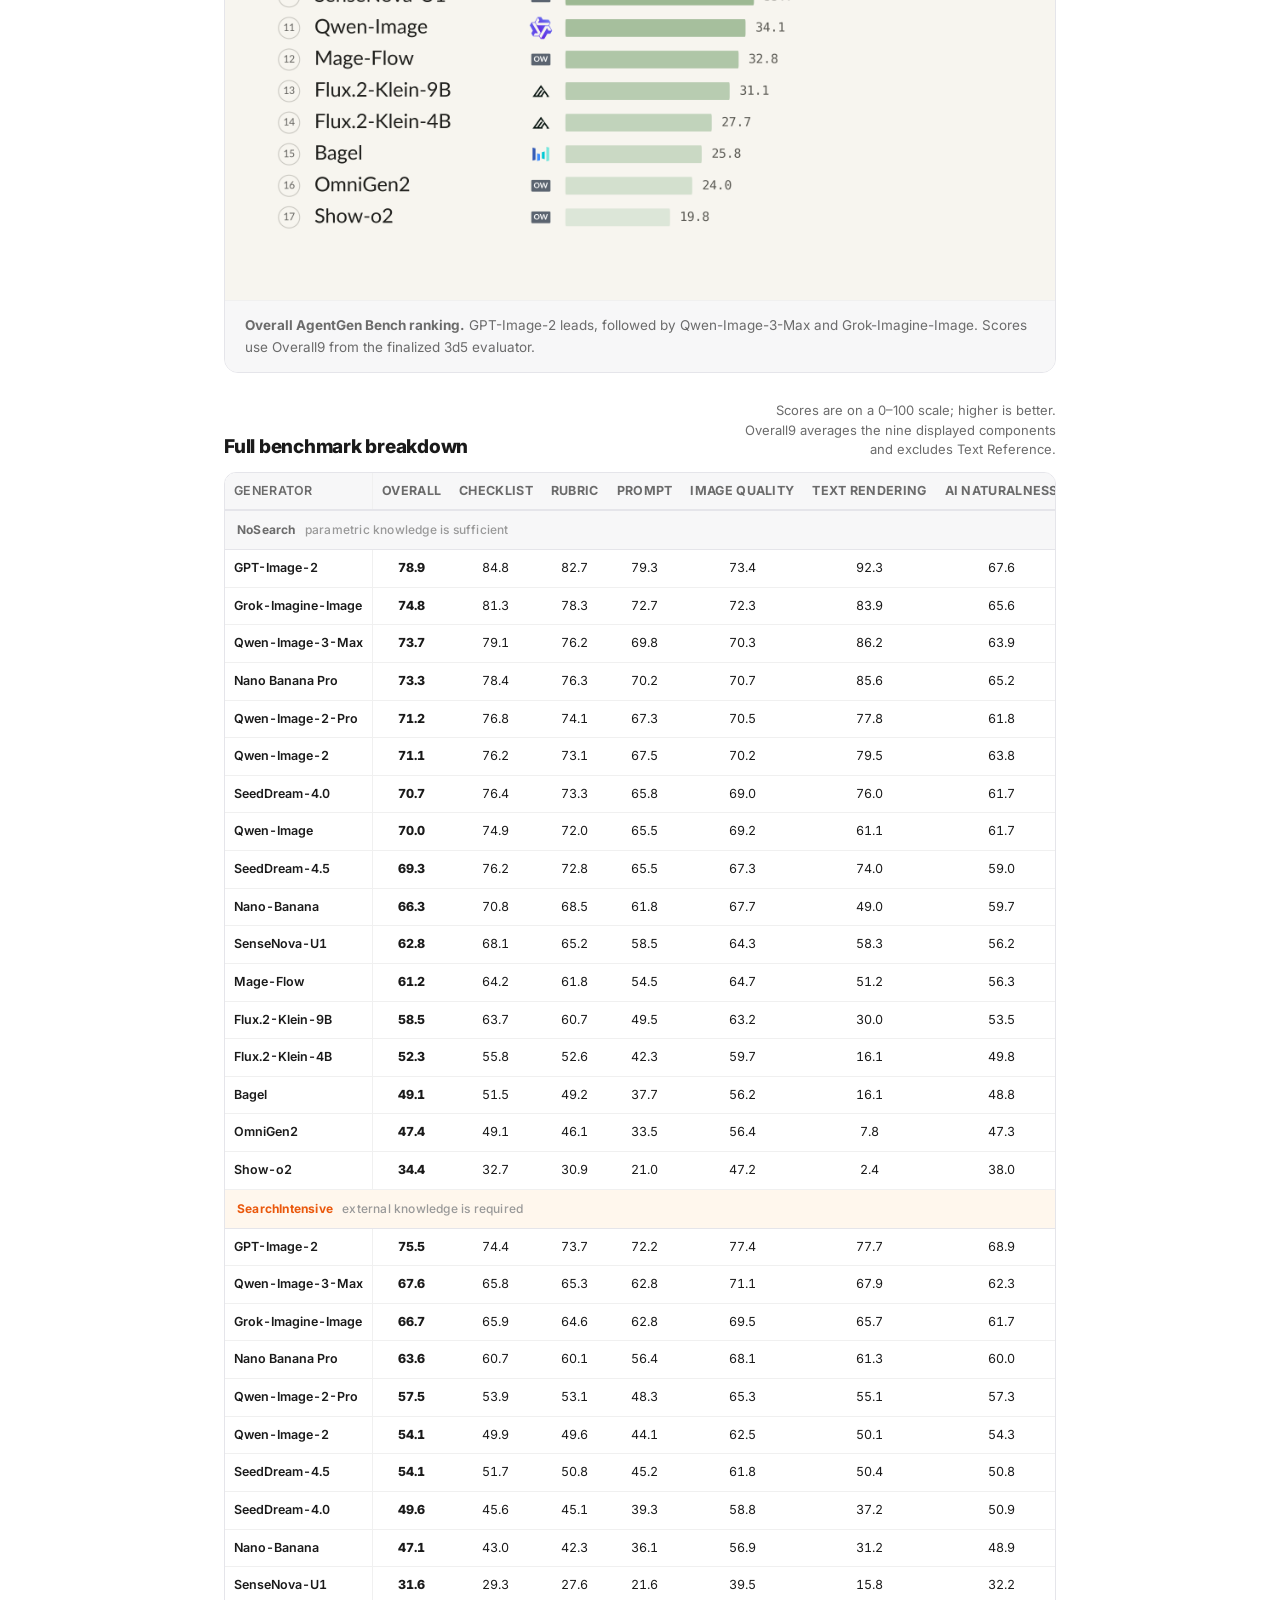
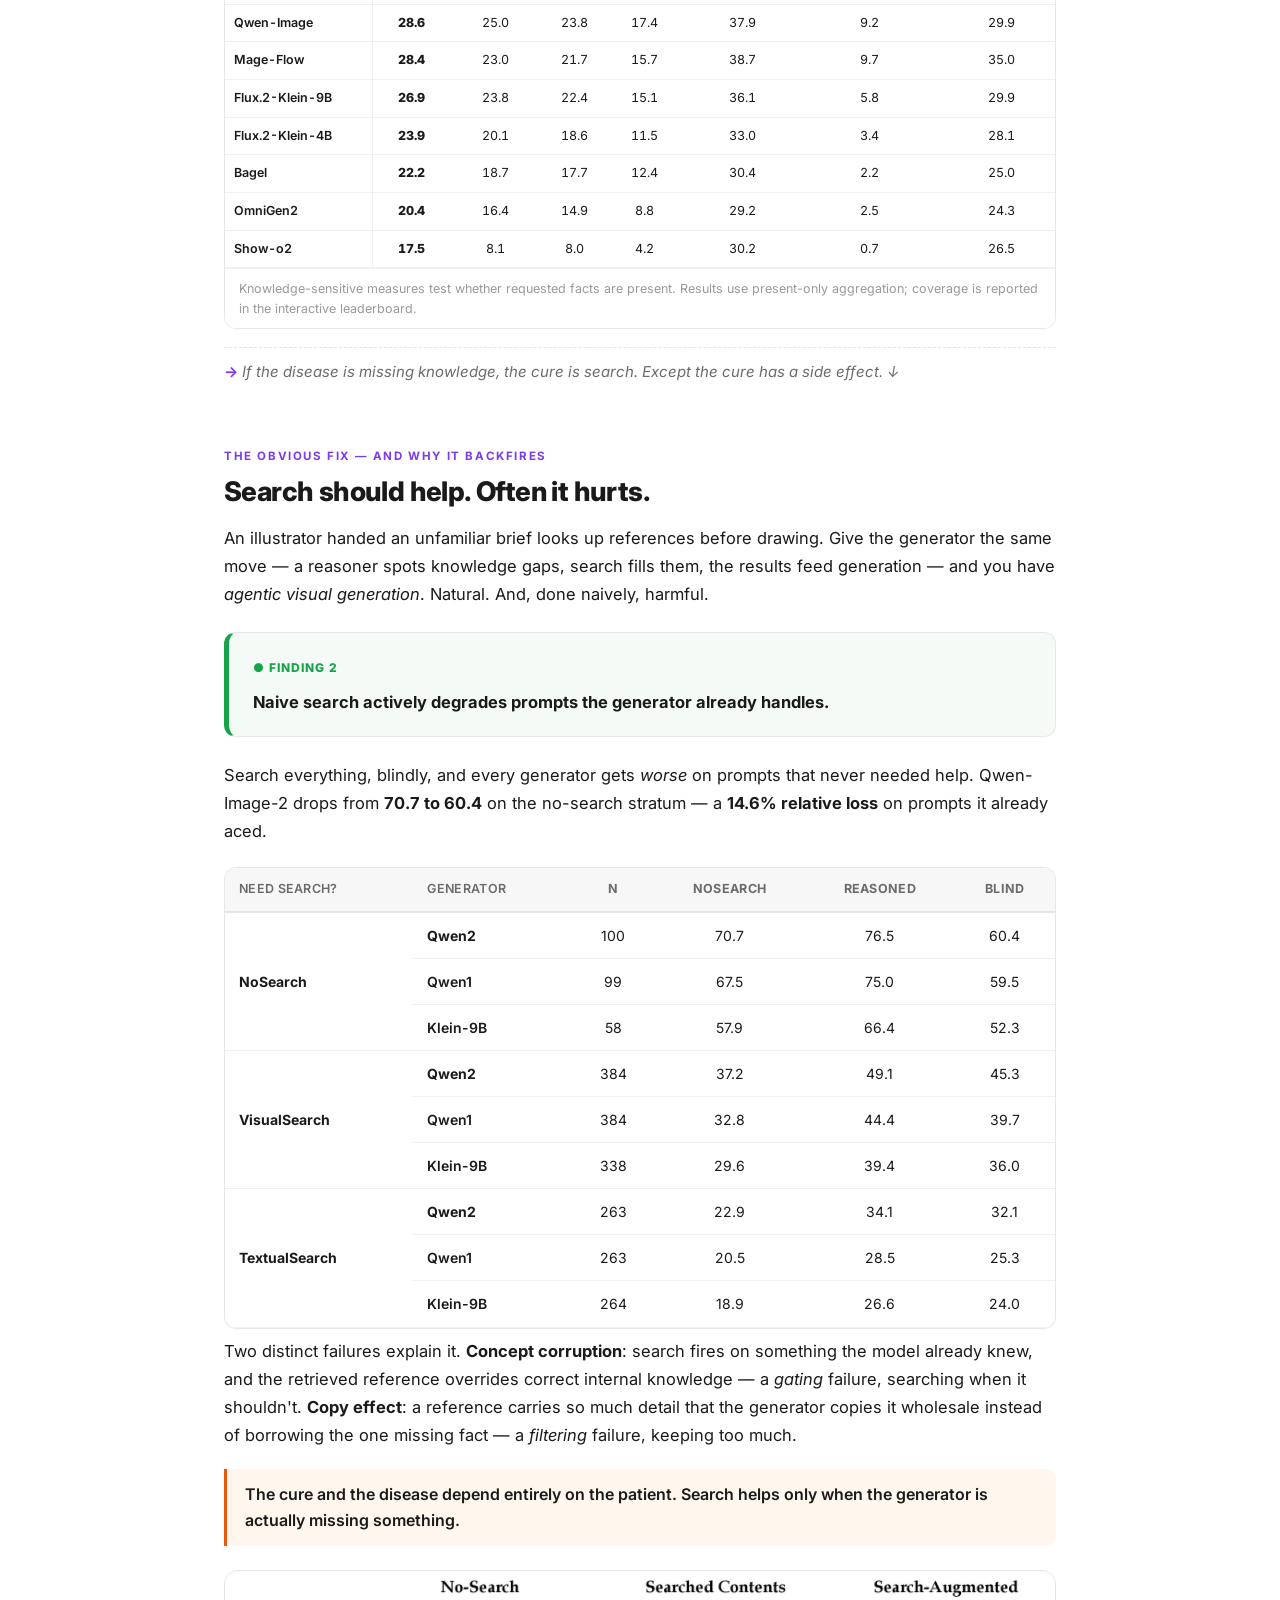
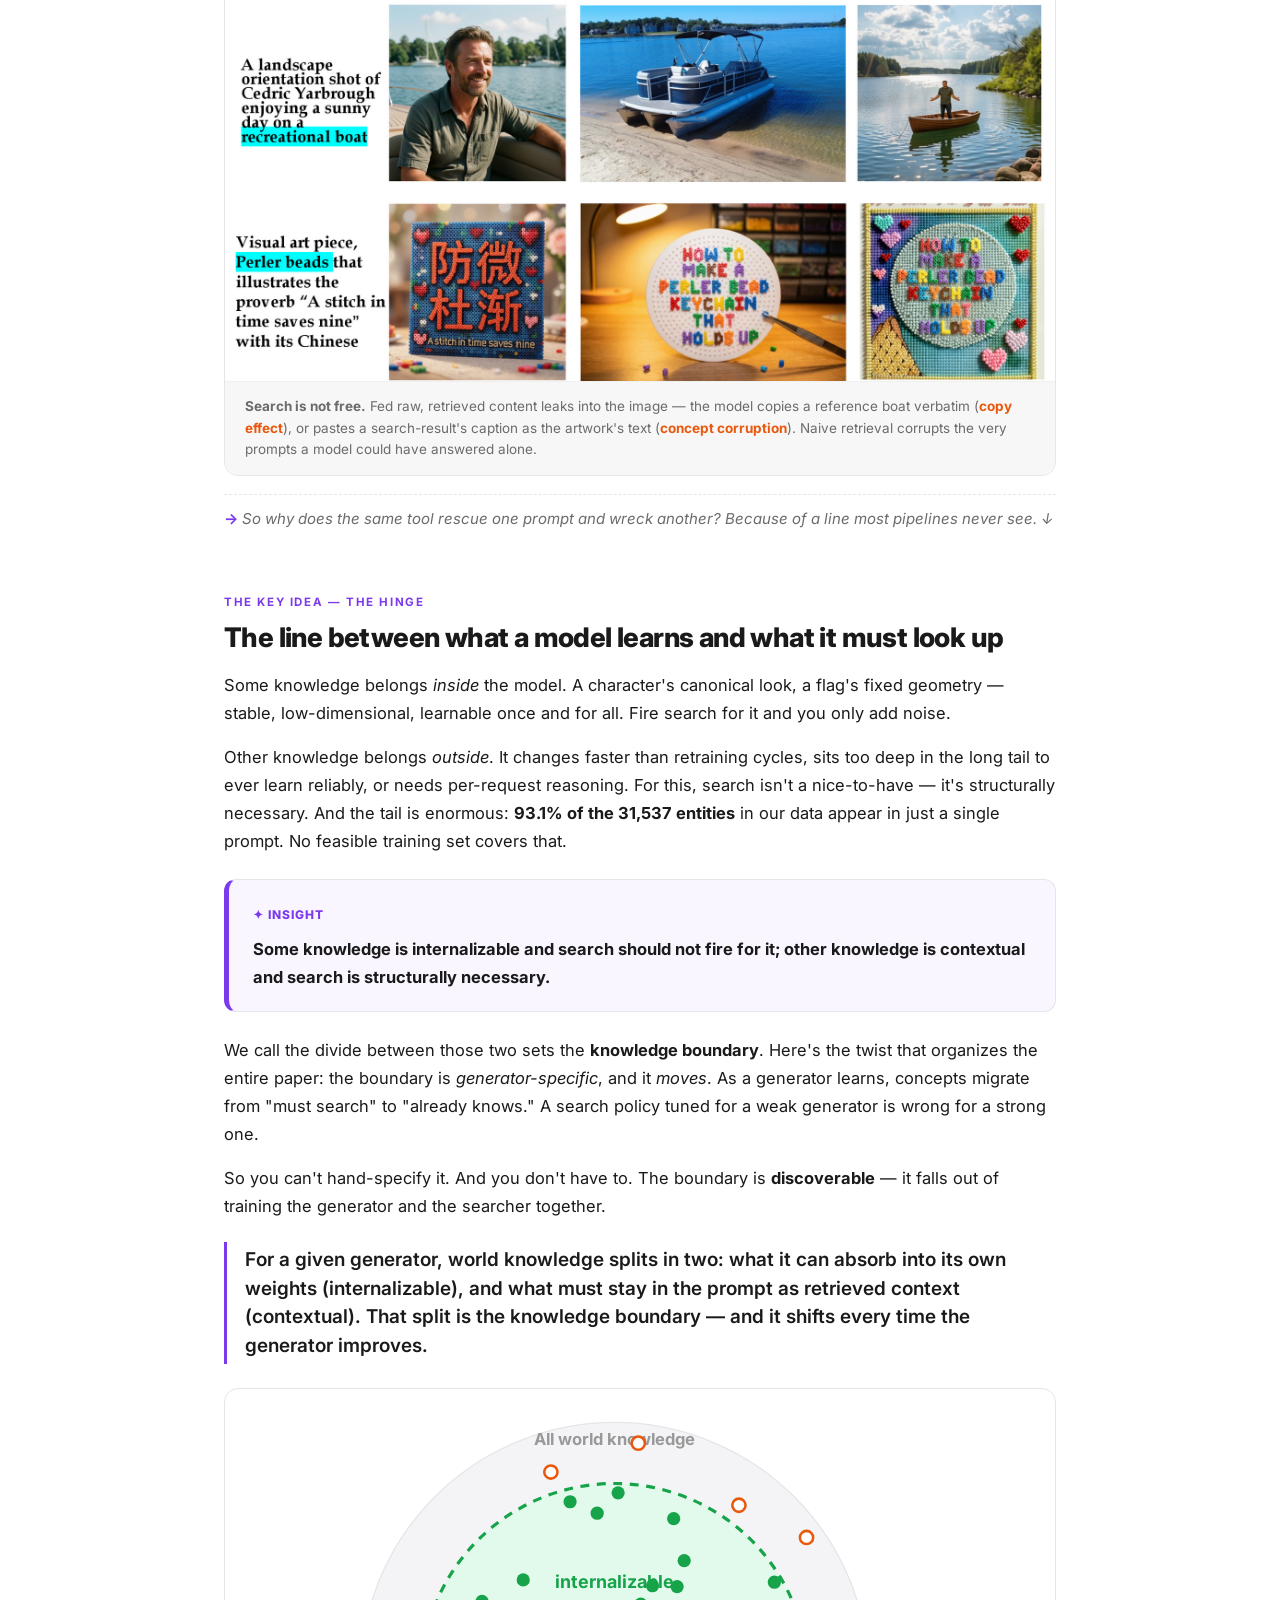
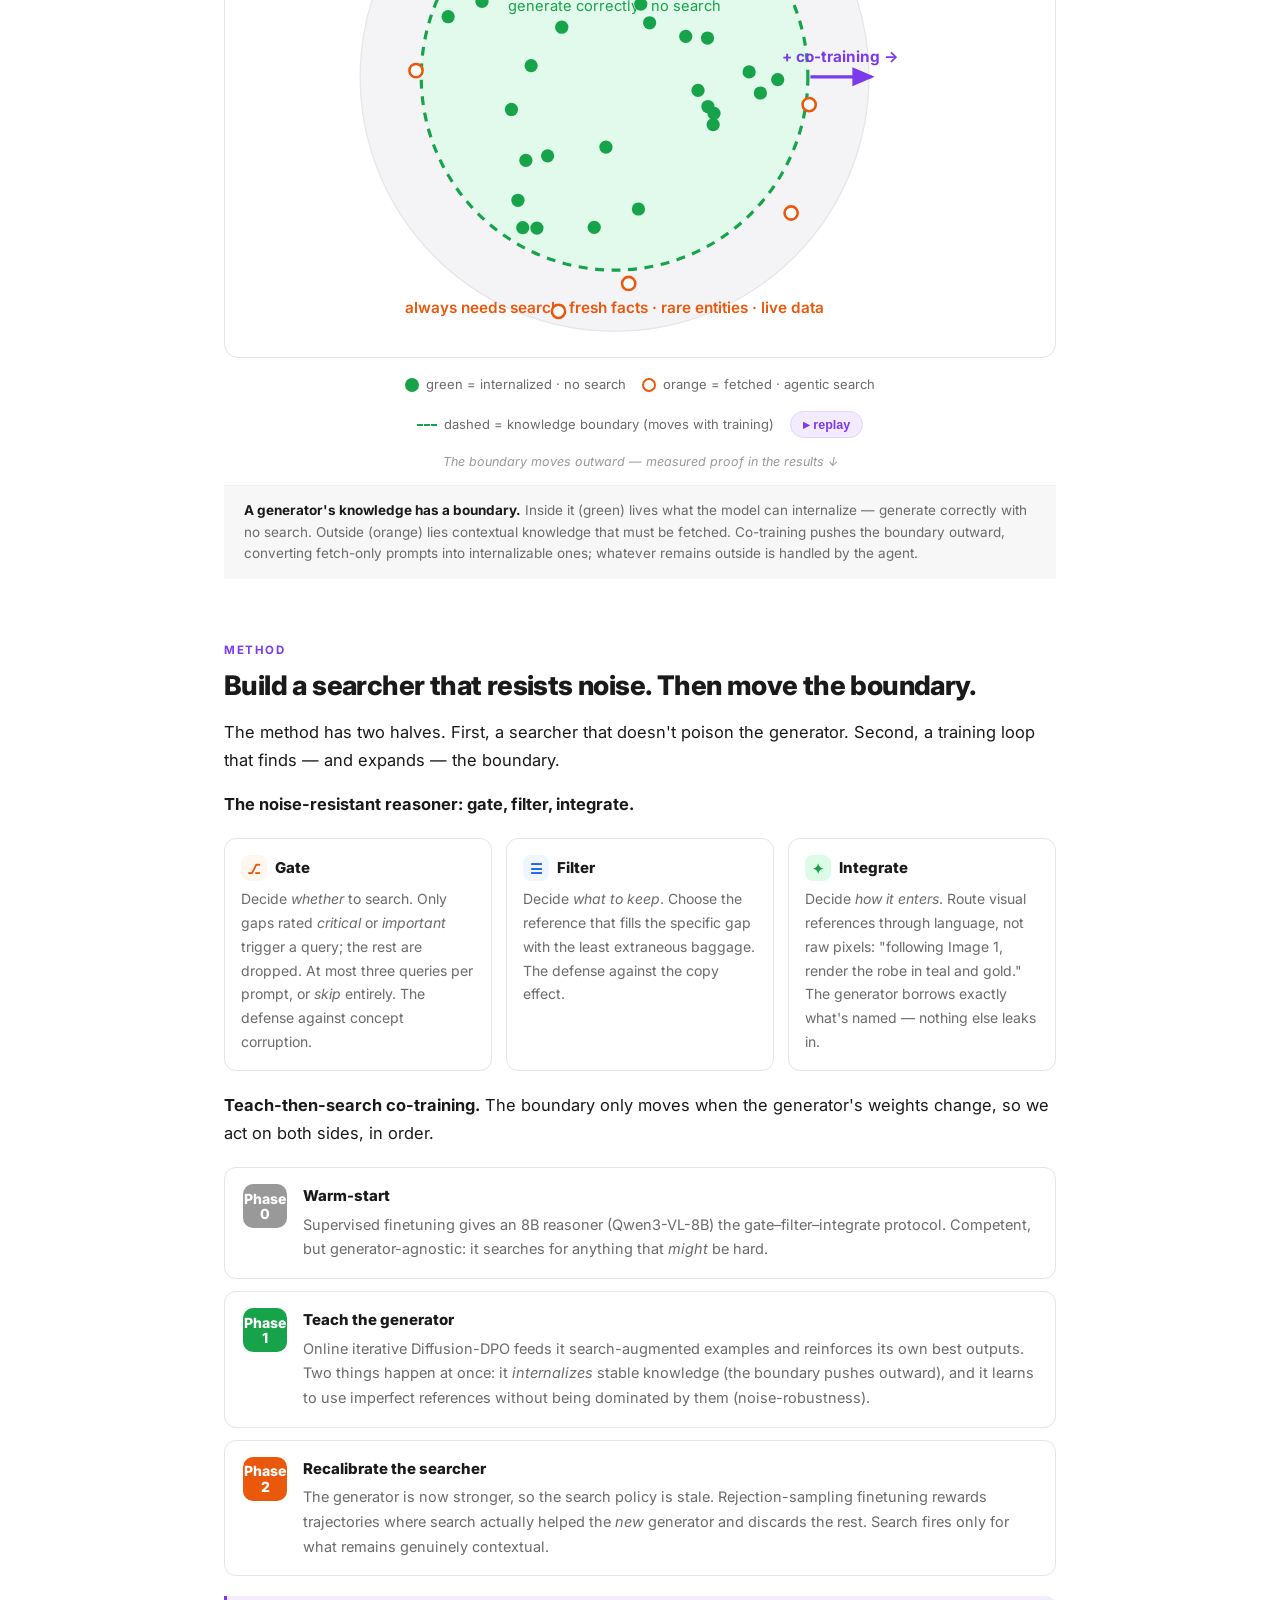
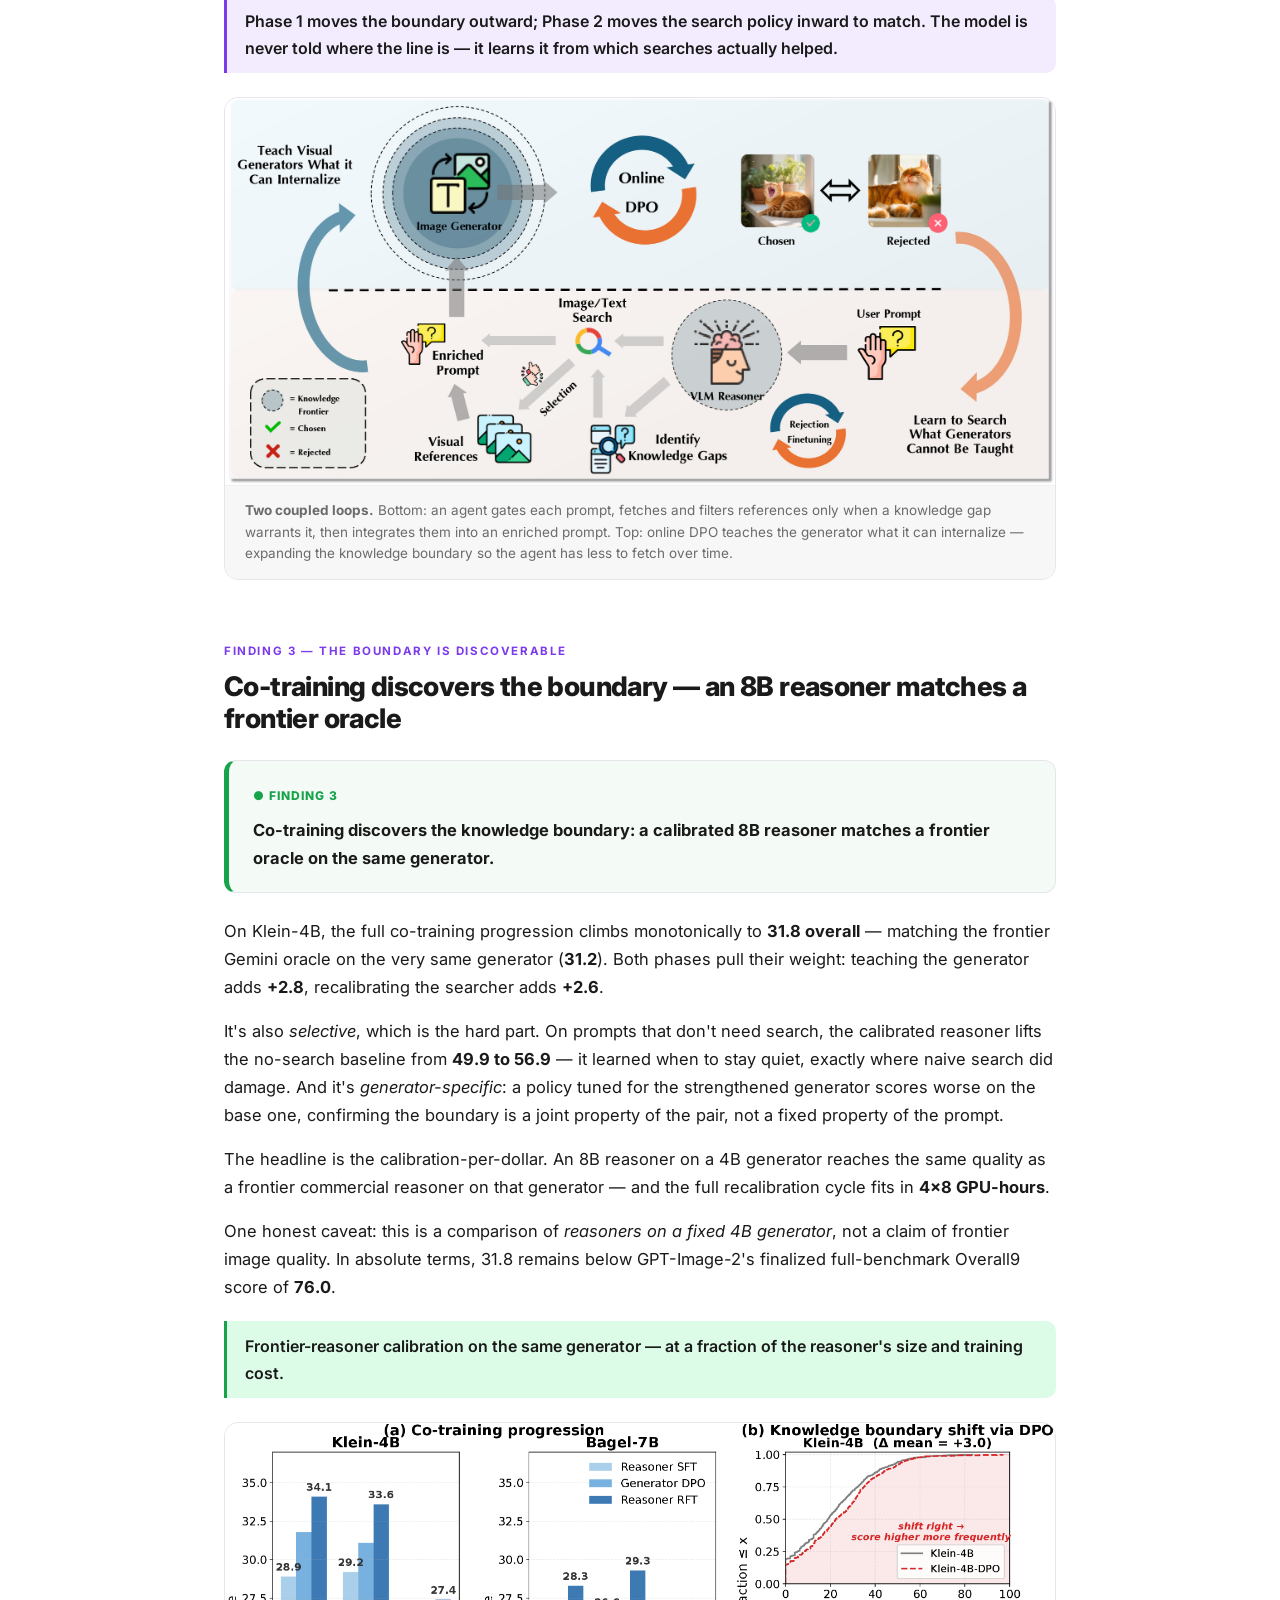
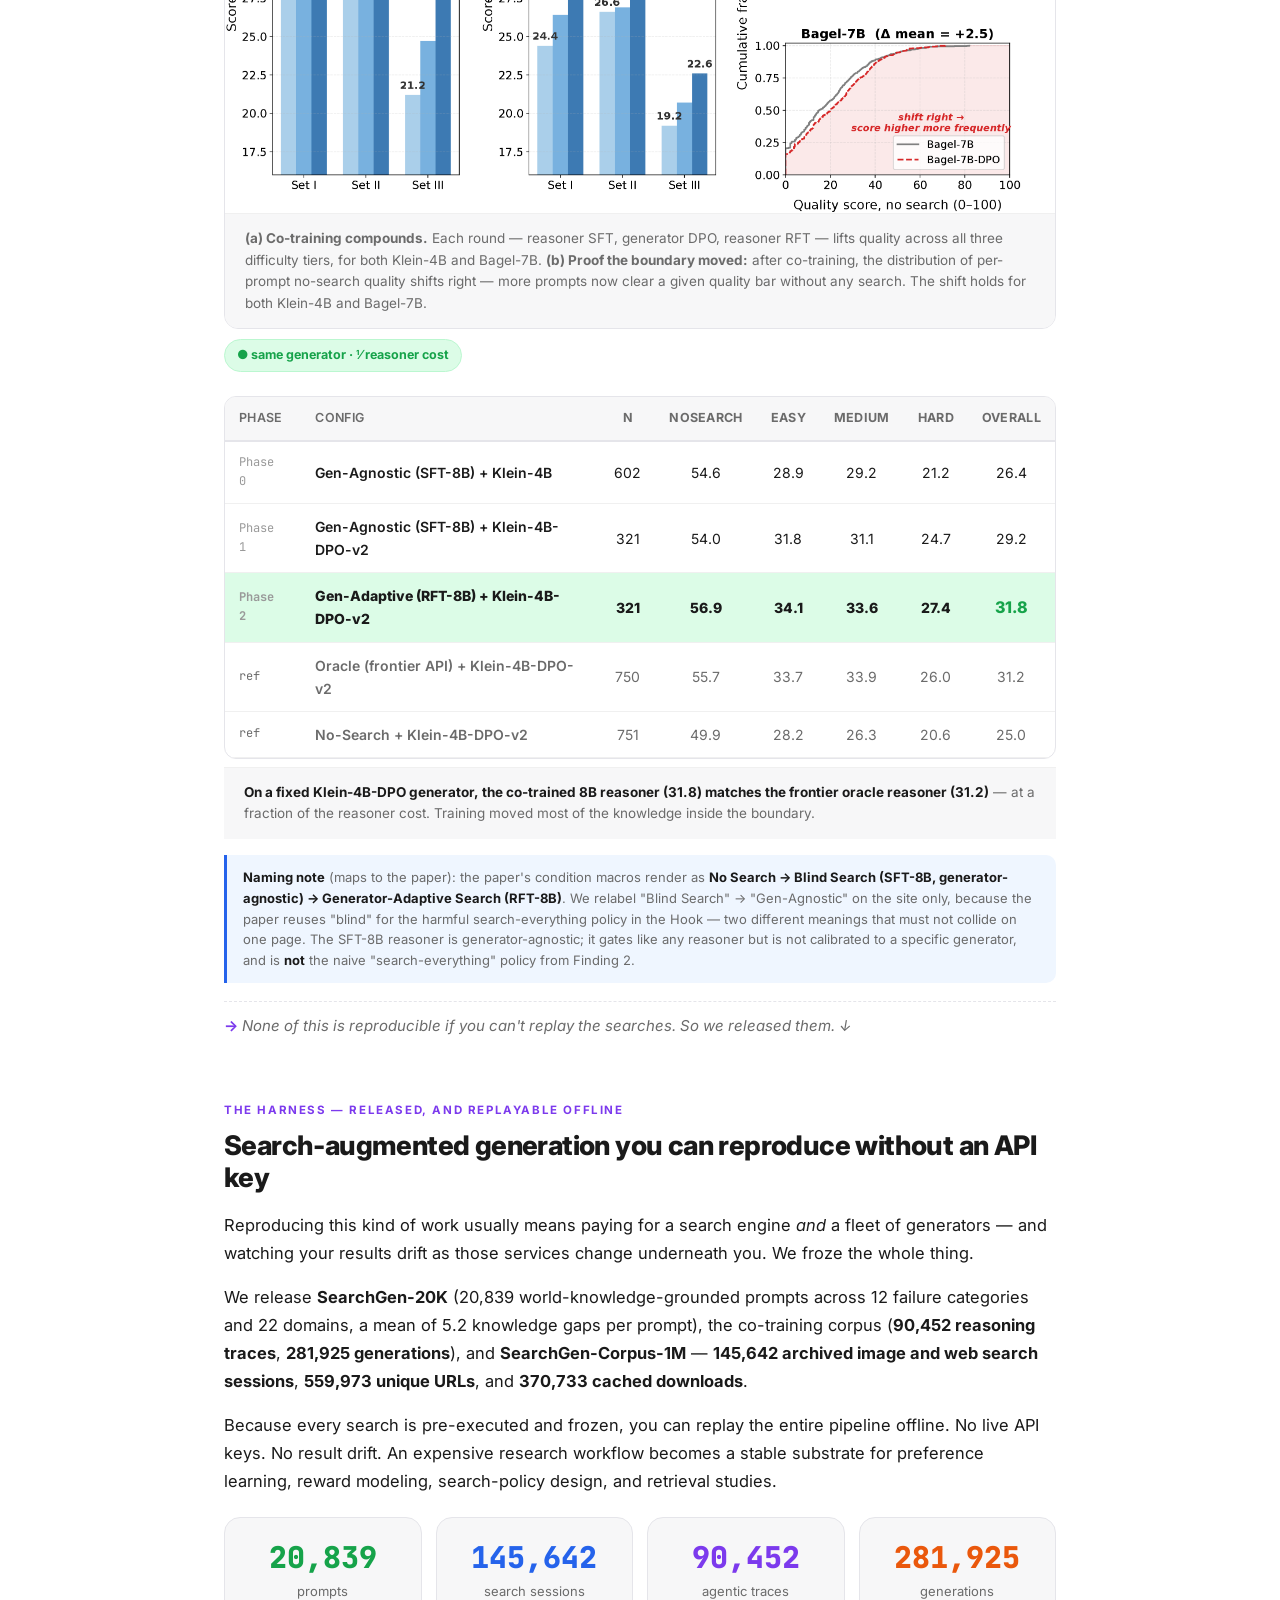
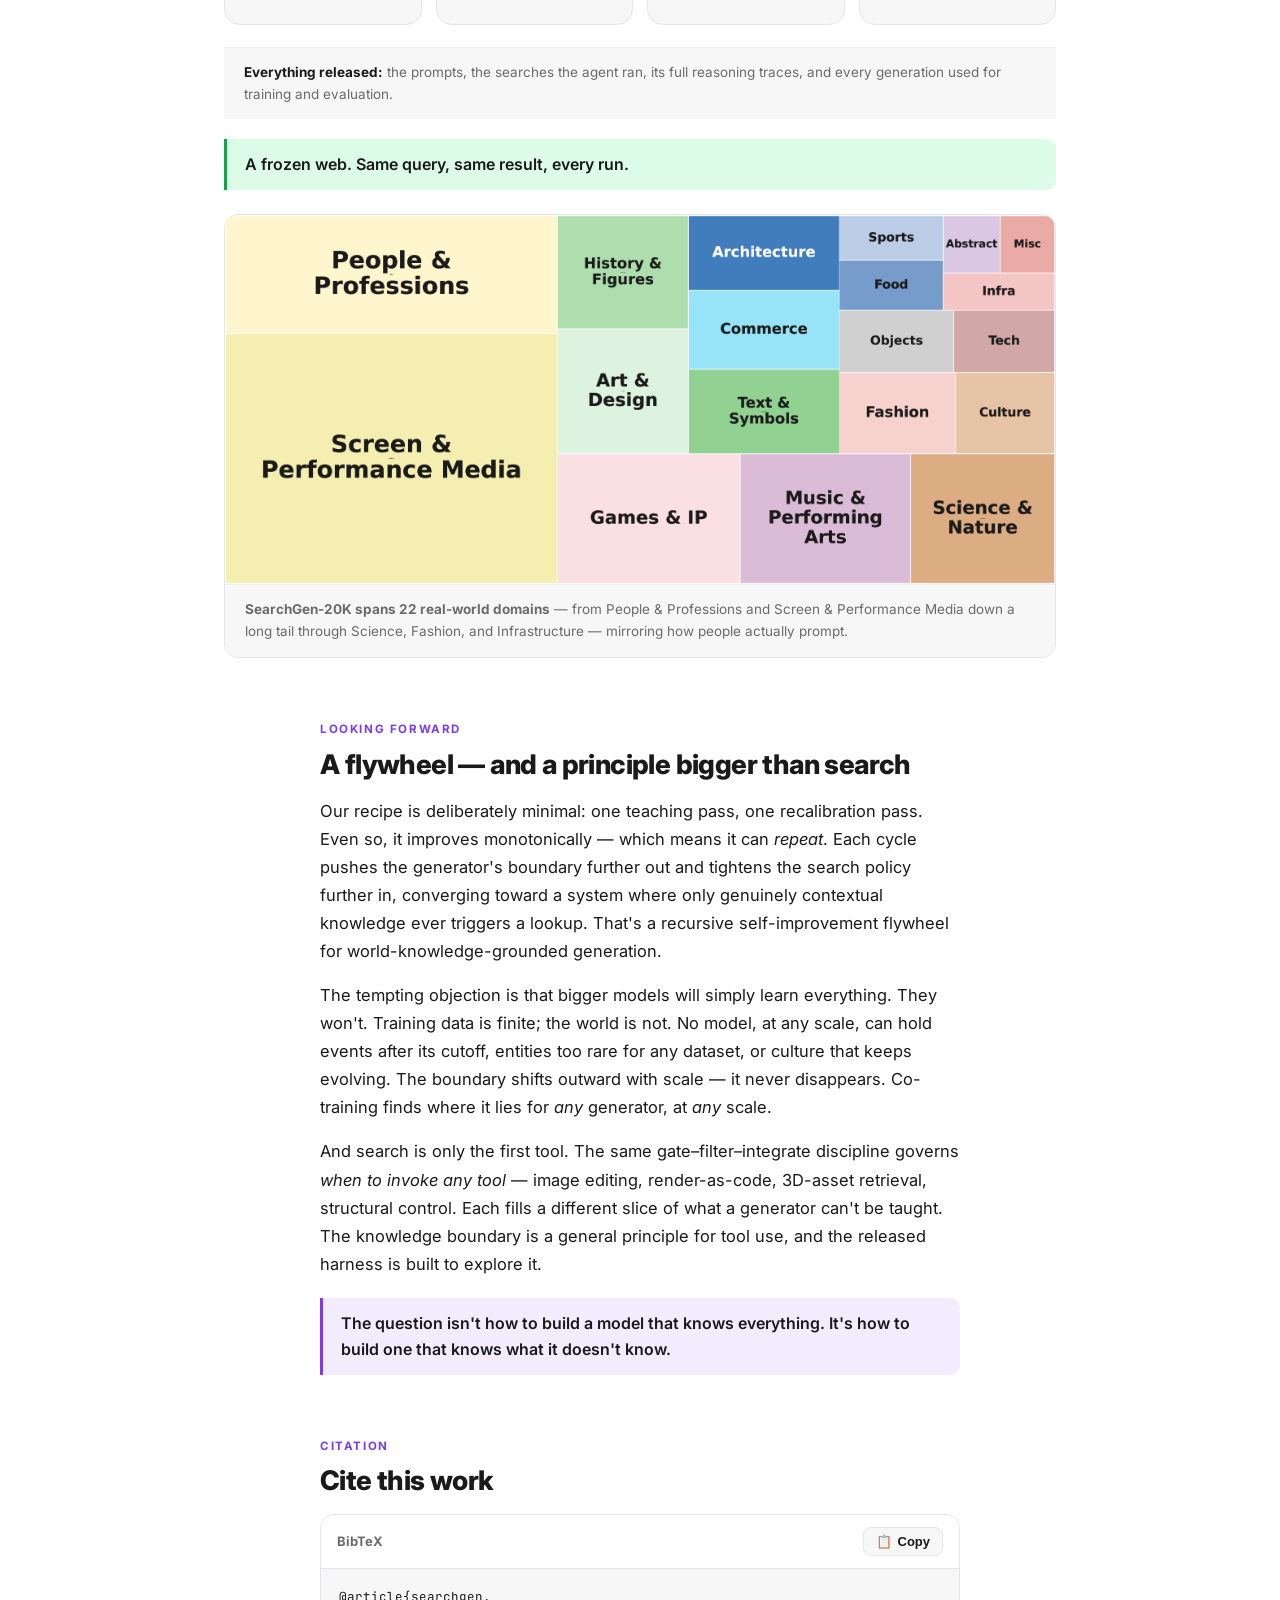
==== commit 631ade17: "Add benchmark subsets and rename AgentGen Bench" ====
--- a/index.html
+++ b/index.html
@@ -298,13 +298,13 @@
   <div class="badges">
     <a class="badge-link hf" href="https://huggingface.co/datasets/JasperHaozhe/SearchGen-20K" target="_blank" rel="noopener">&#129303; SearchGen-20K</a>
     <a class="badge-link hf" href="https://huggingface.co/datasets/JasperHaozhe/SearchGen-Corpus-1M" target="_blank" rel="noopener">&#129303; SearchGen-Corpus-1M</a>
-    <a class="badge-link hf" href="https://huggingface.co/datasets/JasperHaozhe/SearchGen-Bench" target="_blank" rel="noopener">&#129303; SearchGen-Bench</a>
+    <a class="badge-link hf" href="https://huggingface.co/datasets/JasperHaozhe/SearchGen-Bench" target="_blank" rel="noopener">&#129303; AgentGen Bench</a>
     <a class="badge-link hf" href="https://huggingface.co/spaces/CongWei1230/SearchGen-Bench" target="_blank" rel="noopener">&#129303; LeaderBoard</a>
   </div>
   <!-- benchmark, live interactive demo, and animated static walkthrough -->
   <div class="badges" style="margin-top:8px">
     <a class="badge-benchmark" href="benchmark.html">
-      <span aria-hidden="true">▥</span> SearchGen-Bench
+      <span aria-hidden="true">▥</span> AgentGen Bench
     </a>
     <a class="badge-live" href="http://101.47.155.111:8880/studio" target="_blank" rel="noopener"><span class="live-dot" aria-hidden="true"></span> Live Interactive Demo <span aria-hidden="true">↗</span></a>
     <button class="badge-demo" id="demoFabHero">
@@ -336,7 +336,7 @@
 <section class="card narrow" id="tldr">
   <span class="eyebrow">TL;DR</span>
   <h2>The short version — teach what you can, search the rest</h2>
-  <p>Modern image generators render gorgeously and lie fluently. Ask for the 2025 Osaka Expo mascot and you get a confident, wrong invention. The failure isn't the pixels — it's the <span class="em">knowledge</span>. On <strong>SearchGen-Bench</strong>, frontier open generators score just <strong>21–28 out of 100</strong> on search-intensive prompts — up to a ~40-point collapse that standard benchmarks never register.</p>
+  <p>Modern image generators render gorgeously and lie fluently. Ask for the 2025 Osaka Expo mascot and you get a confident, wrong invention. The failure isn't the pixels — it's the <span class="em">knowledge</span>. On <strong>AgentGen Bench</strong>, frontier open generators score just <strong>21–28 out of 100</strong> on search-intensive prompts — up to a ~40-point collapse that standard benchmarks never register.</p>
   <p>Search is the obvious fix, the way an illustrator consults references. But naive search backfires: it corrupts prompts the generator already handled. The real problem is a <strong>knowledge boundary</strong> — the line between what a generator can learn and what it must look up. That line is generator-specific, it moves during training, and it can't be hand-drawn. It has to be <span class="em">discovered</span>.</p>
   <p>So we discover it, by <strong>co-training the generator and the search agent together</strong>. Below: how the collapse works, why naive search fails, what the knowledge boundary is, and how a co-trained 8B reasoner on a 4B generator matches a frontier <span class="em">reasoner</span> on the same generator — jump to the finding cards. ↓</p>
 </section>
@@ -388,7 +388,7 @@
   </div>
 
   <p>On prompts that need only what a model already learned, open and commercial generators land in the same band (67–75 out of 100). Turn to prompts that need live world knowledge, and the field splits: open generators crater to <strong>21–28</strong>, while commercial systems with built-in search barely move. Existing benchmarks test rendering inside known concepts, so they never see this gap at all.</p>
-  <p>SearchGen-Bench contains 751 prompts scored by the finalized 3d5 evaluator. The primary <strong>Overall9</strong> metric averages nine applicable components and excludes Text Reference.</p>
+  <p>AgentGen Bench contains 751 prompts scored by the finalized 3d5 evaluator. The primary <strong>Overall9</strong> metric averages nine applicable components and excludes Text Reference.</p>
 
   <figure class="fig">
     <img src="assets/figures/b1.png" alt="Per-generator quality on NoSearch vs Search-Intensive strata across twelve generators.">
@@ -396,15 +396,15 @@
   </figure>
 
   <figure class="fig">
-    <img src="assets/figures/searchgenbench_arena_style.png" alt="Overall9 SearchGen-Bench ranking of seventeen image generators on the full 751-prompt evaluation.">
-    <figcaption><b>Overall SearchGen-Bench ranking.</b> GPT-Image-2 leads, followed by Qwen-Image-3-Max and Grok-Imagine-Image. Scores use Overall9 from the finalized 3d5 evaluator.</figcaption>
+    <img src="assets/figures/searchgenbench_arena_style.png" alt="Overall9 AgentGen Bench ranking of seventeen image generators on the full 751-prompt evaluation.">
+    <figcaption><b>Overall AgentGen Bench ranking.</b> GPT-Image-2 leads, followed by Qwen-Image-3-Max and Grok-Imagine-Image. Scores use Overall9 from the finalized 3d5 evaluator.</figcaption>
   </figure>
 
   <div class="benchmark-head">
     <h3>Full benchmark breakdown</h3>
     <p>Scores are on a 0–100 scale; higher is better. Overall9 averages the nine displayed components and excludes Text Reference.</p>
   </div>
-  <div class="tbl-wrap benchmark-wrap" role="region" aria-label="Full SearchGen-Bench results" tabindex="0">
+  <div class="tbl-wrap benchmark-wrap" role="region" aria-label="Full AgentGen Bench results" tabindex="0">
     <table class="results benchmark">
       <thead>
         <tr>
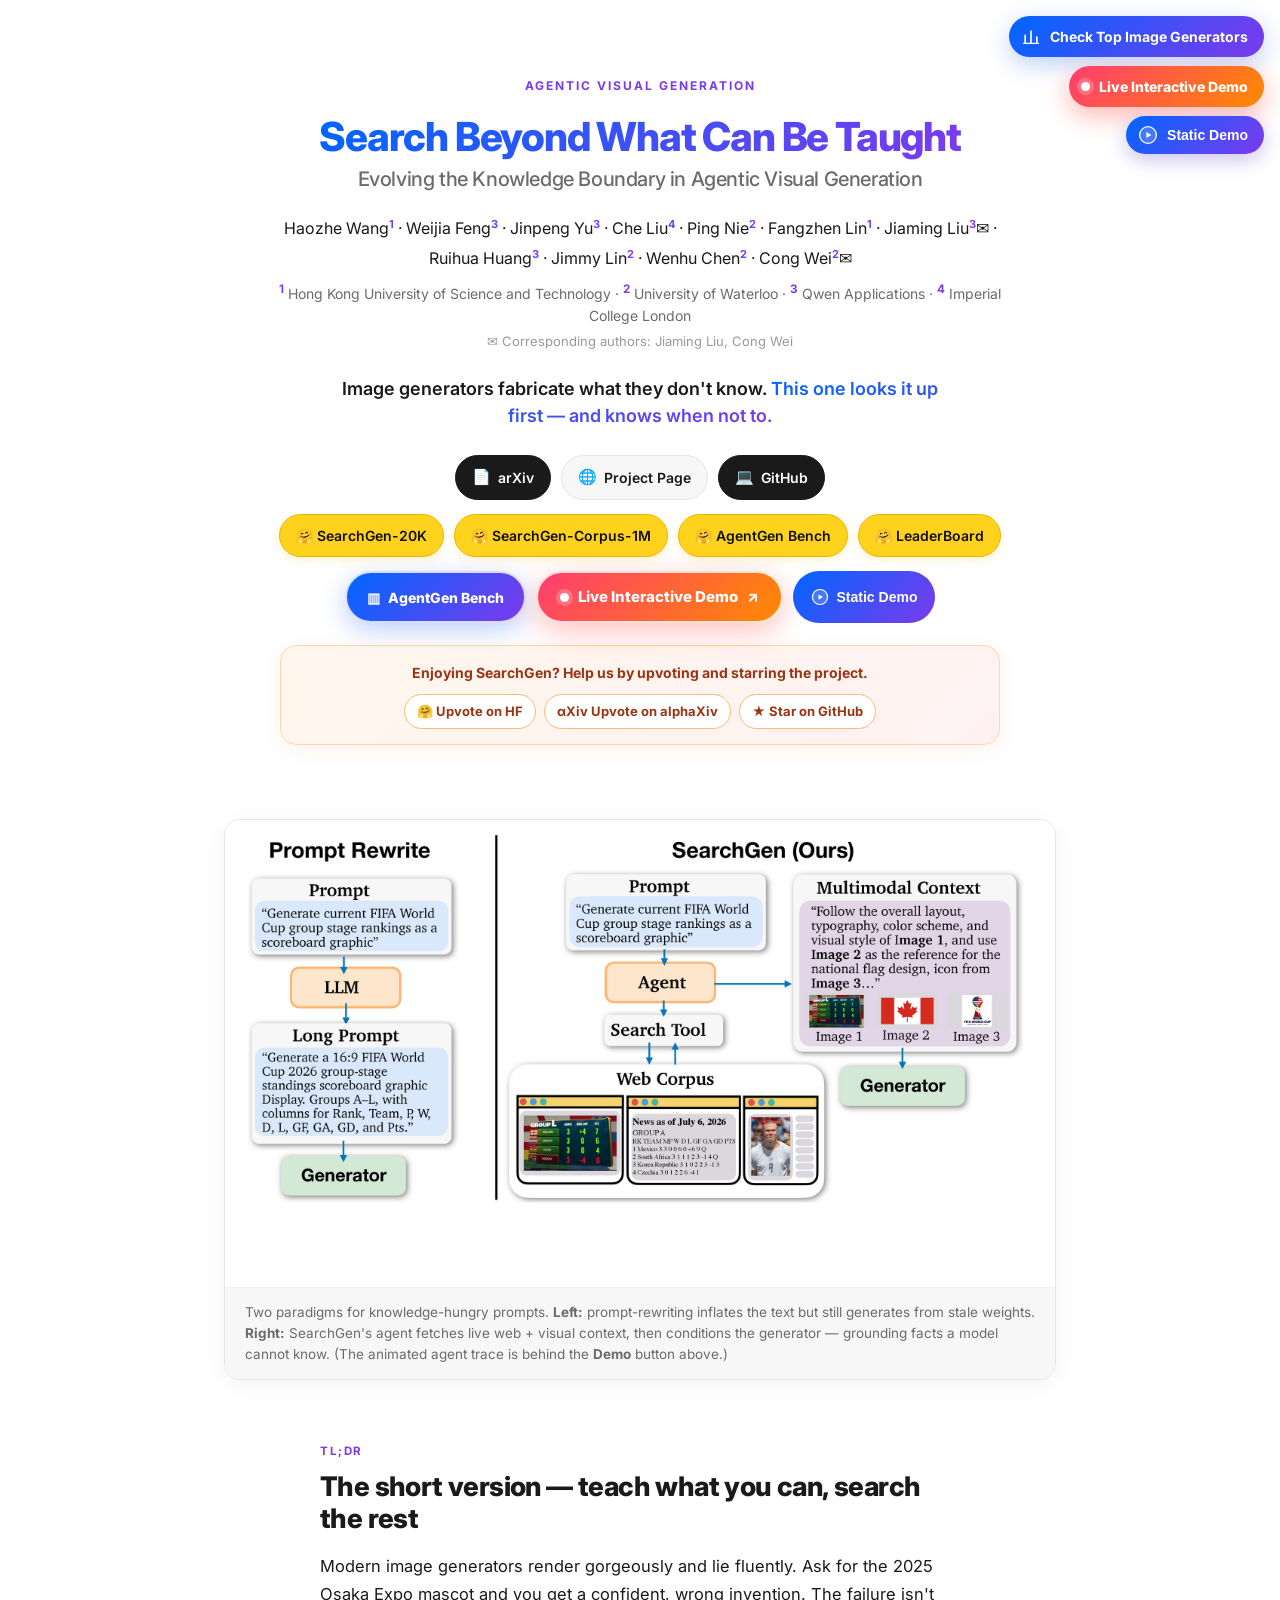
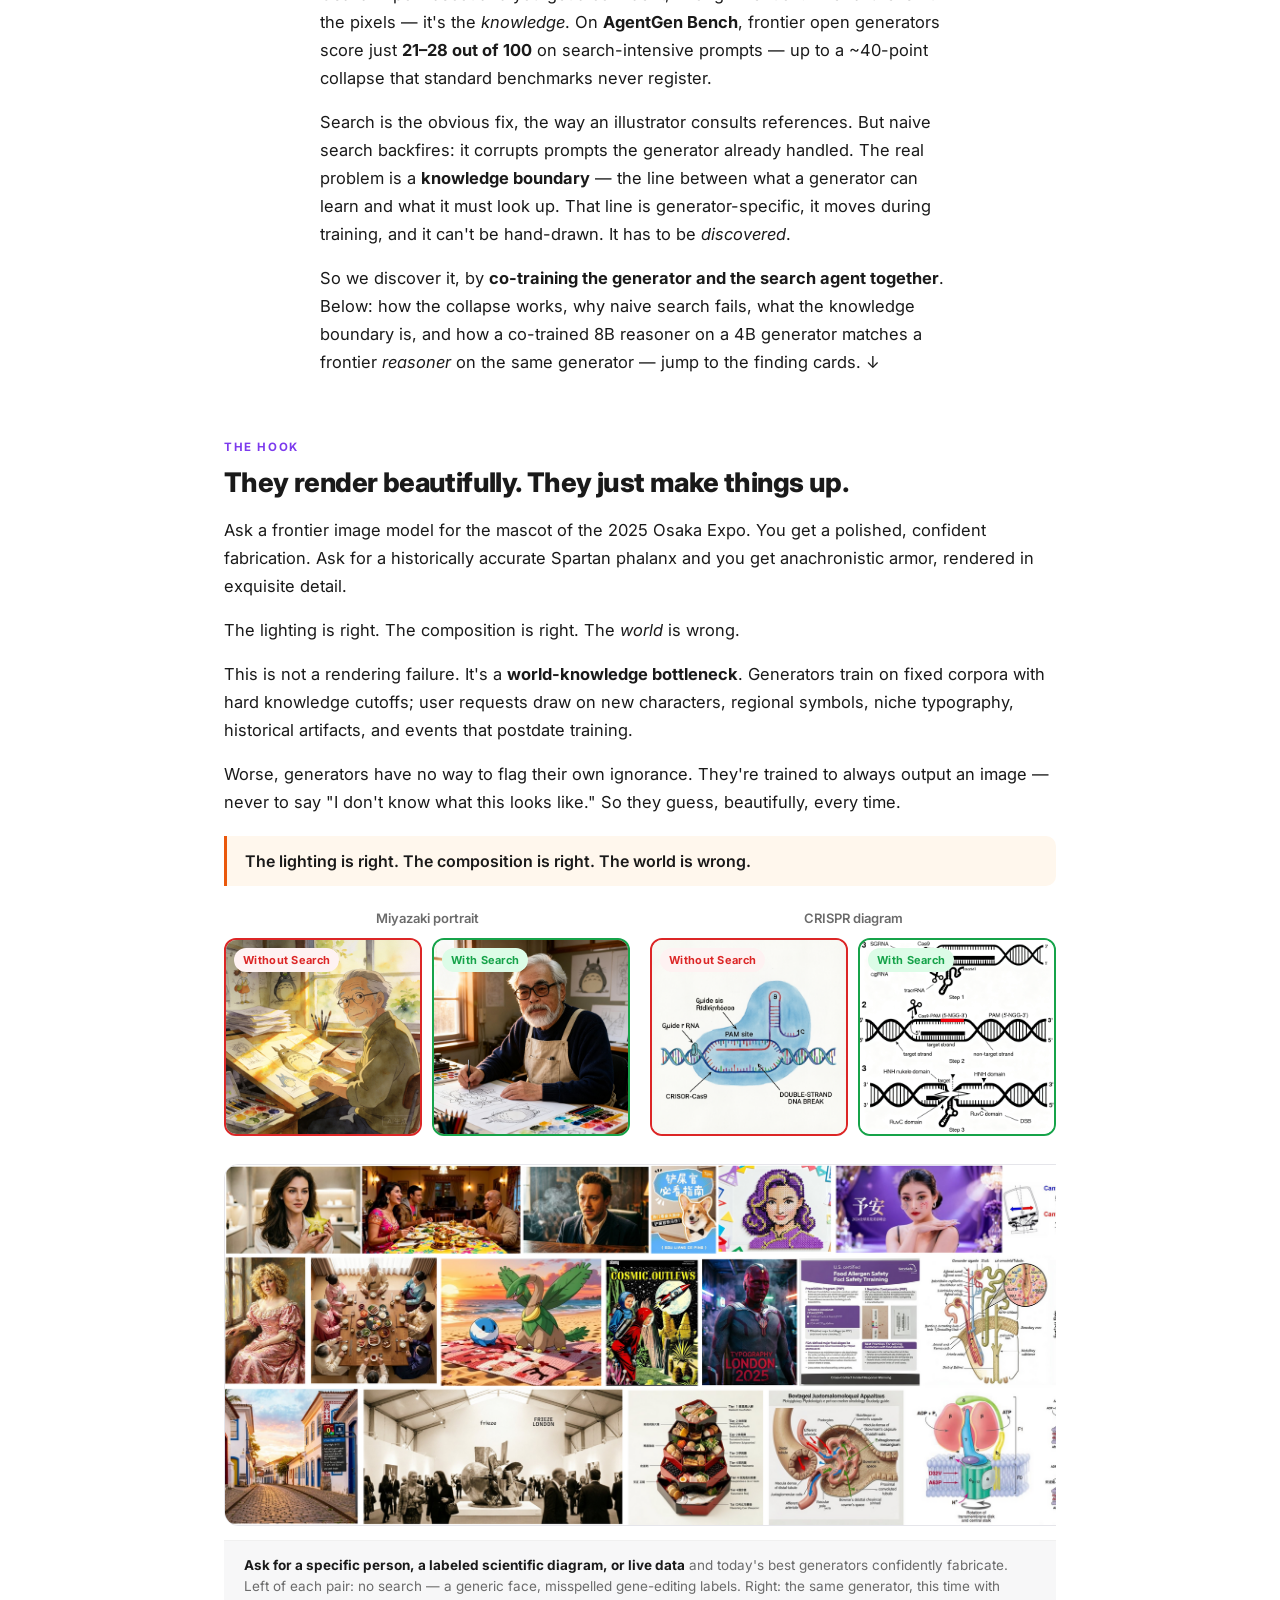
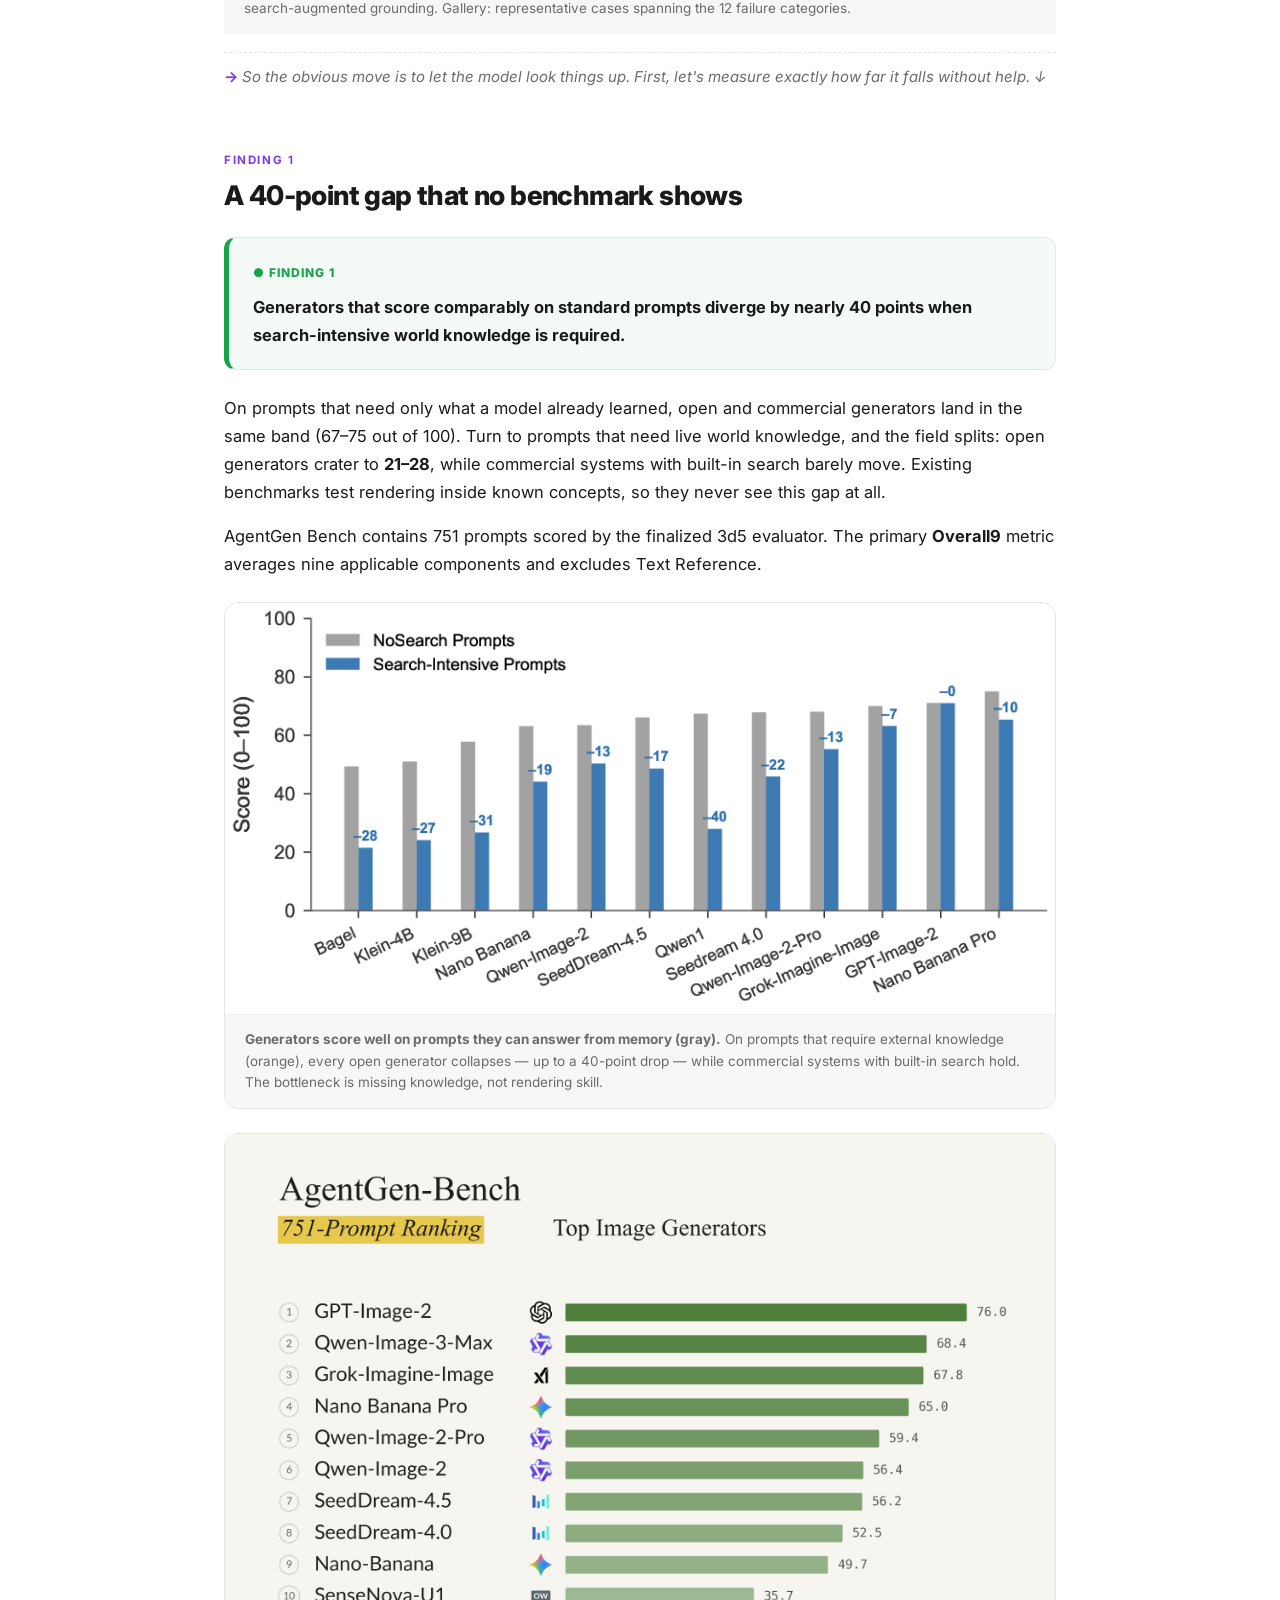
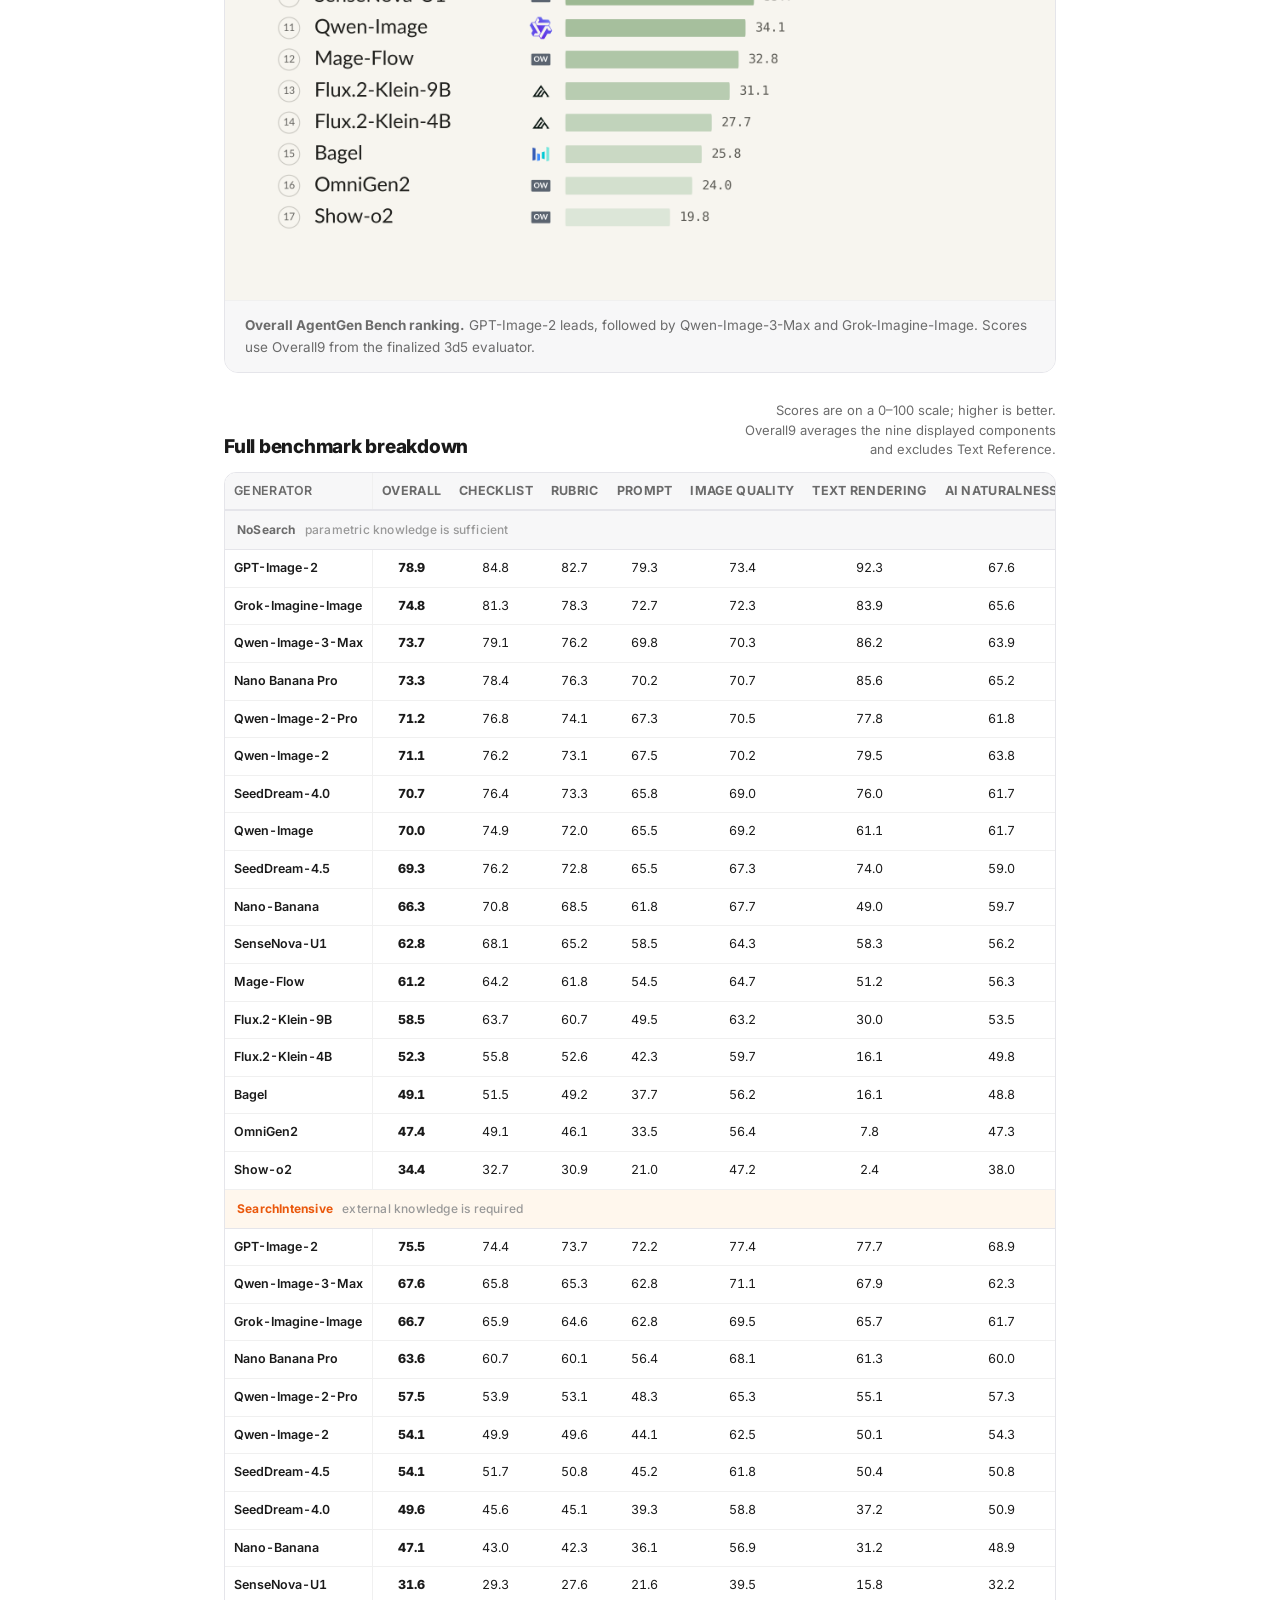
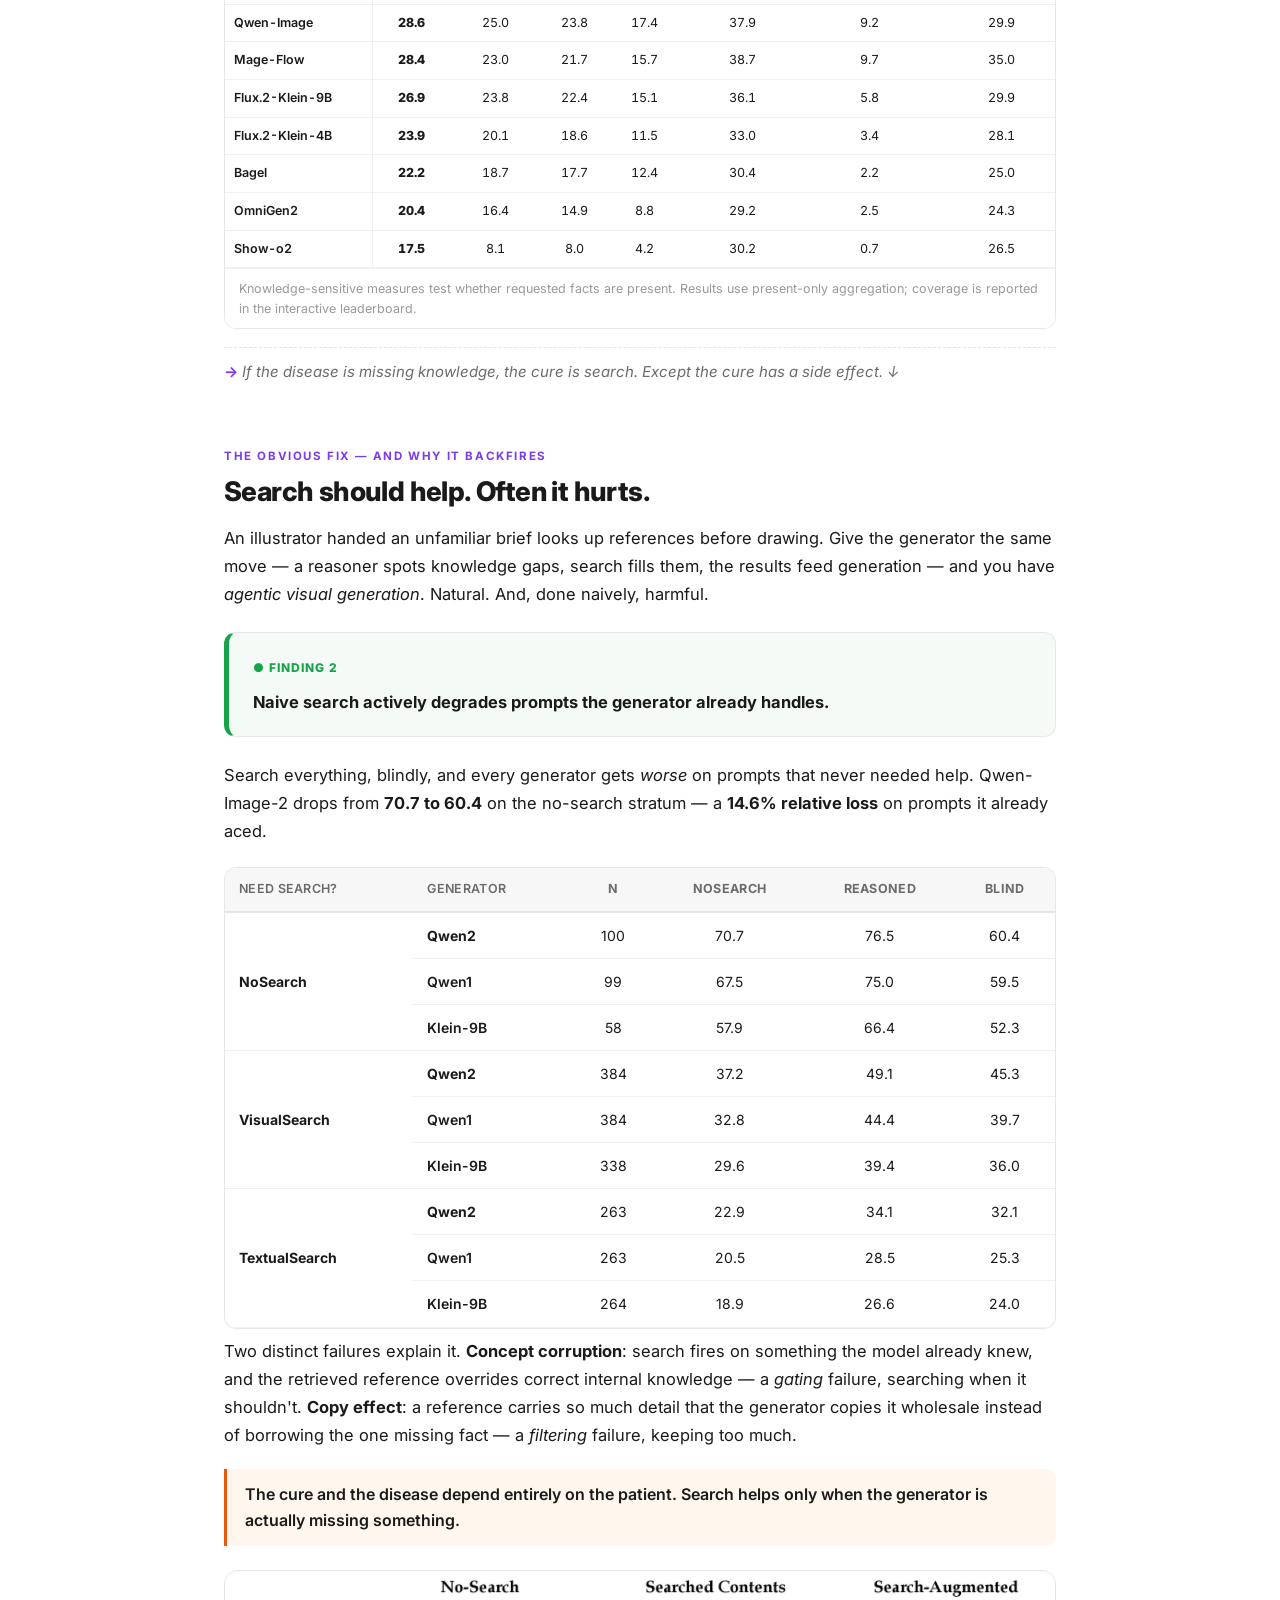
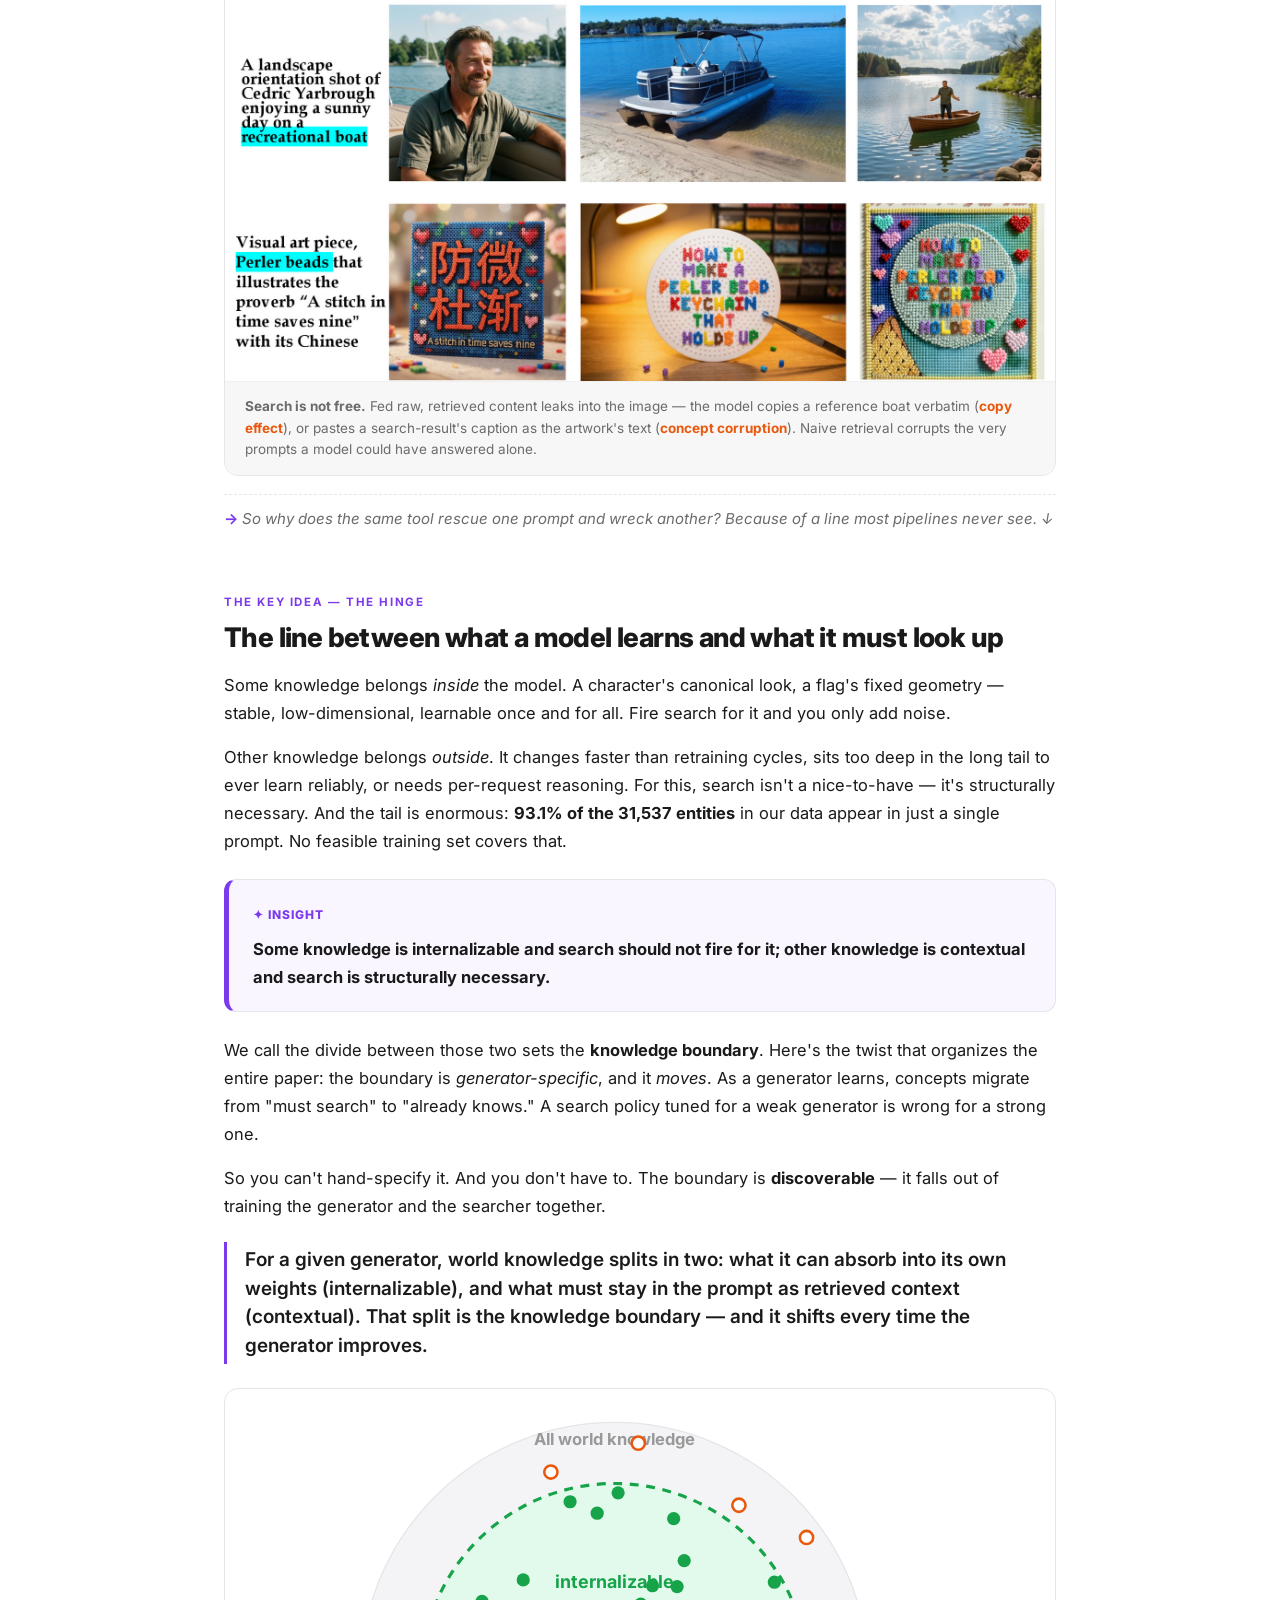
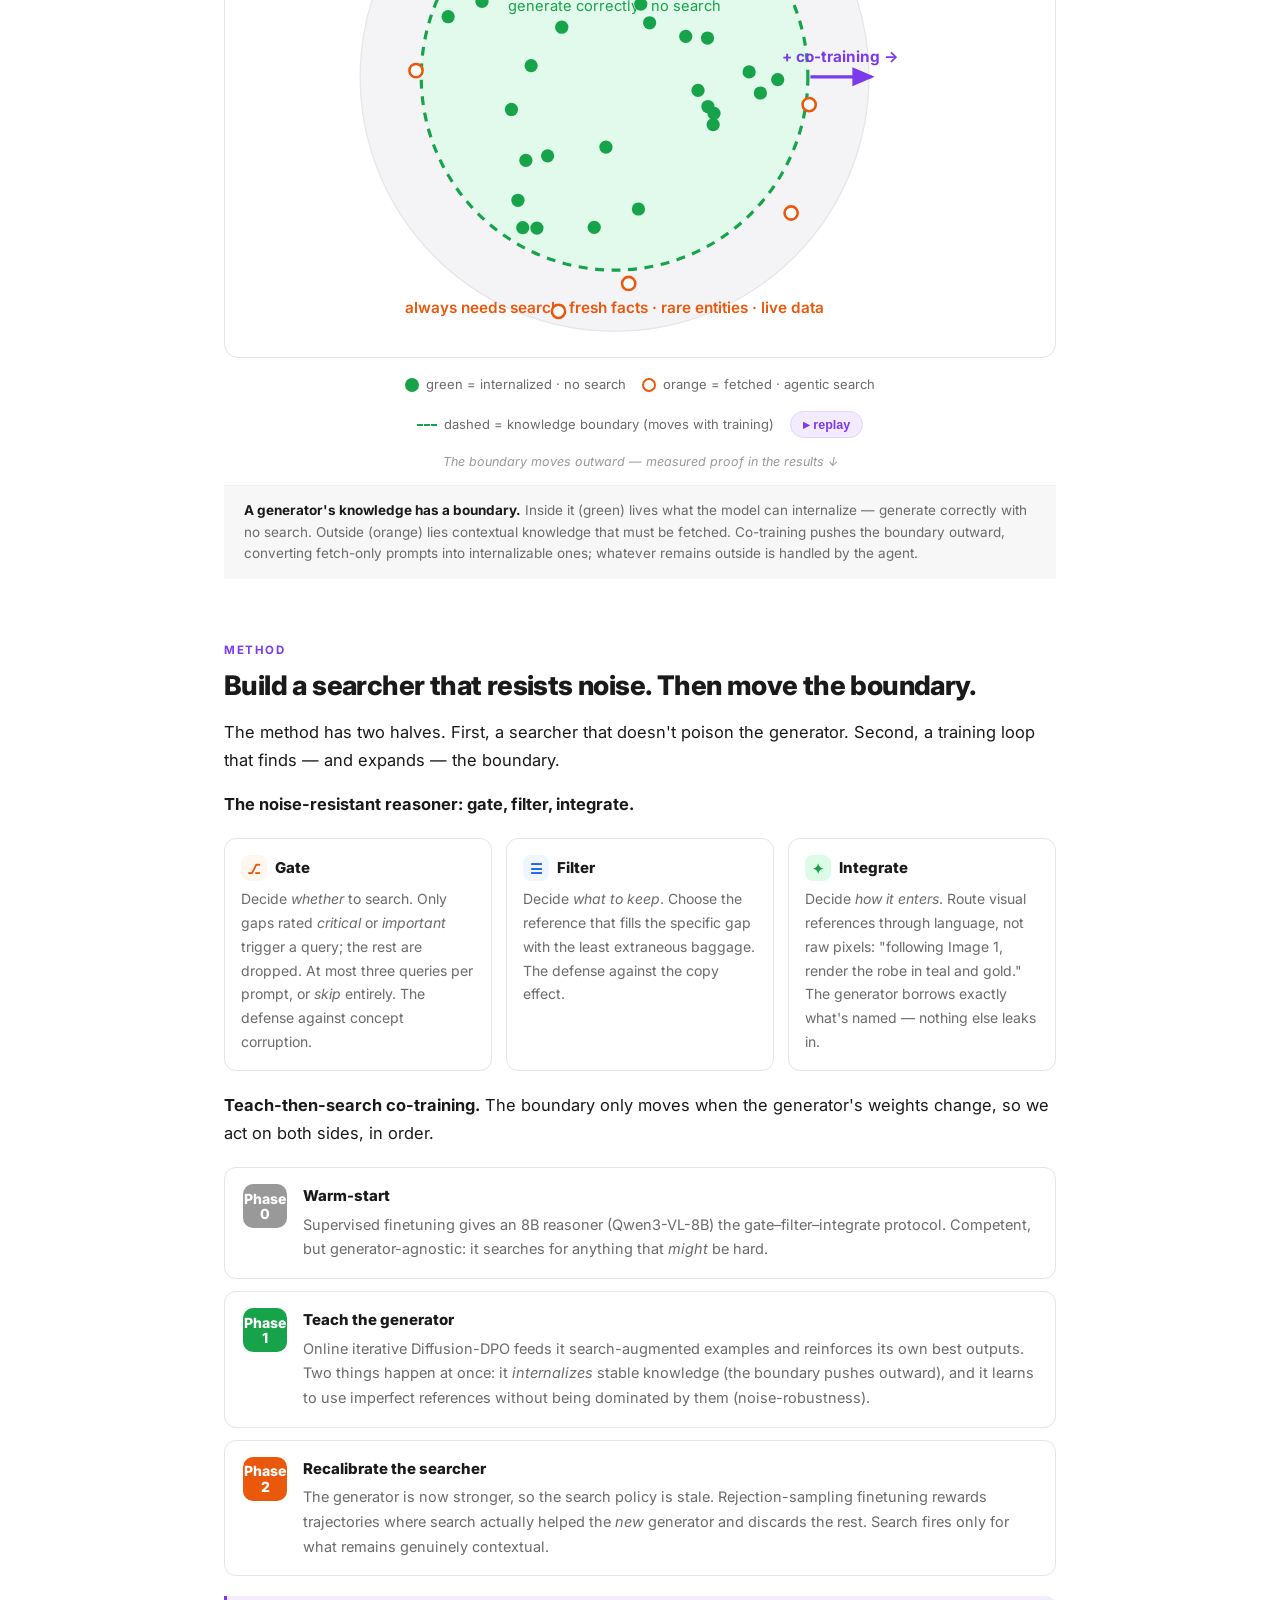
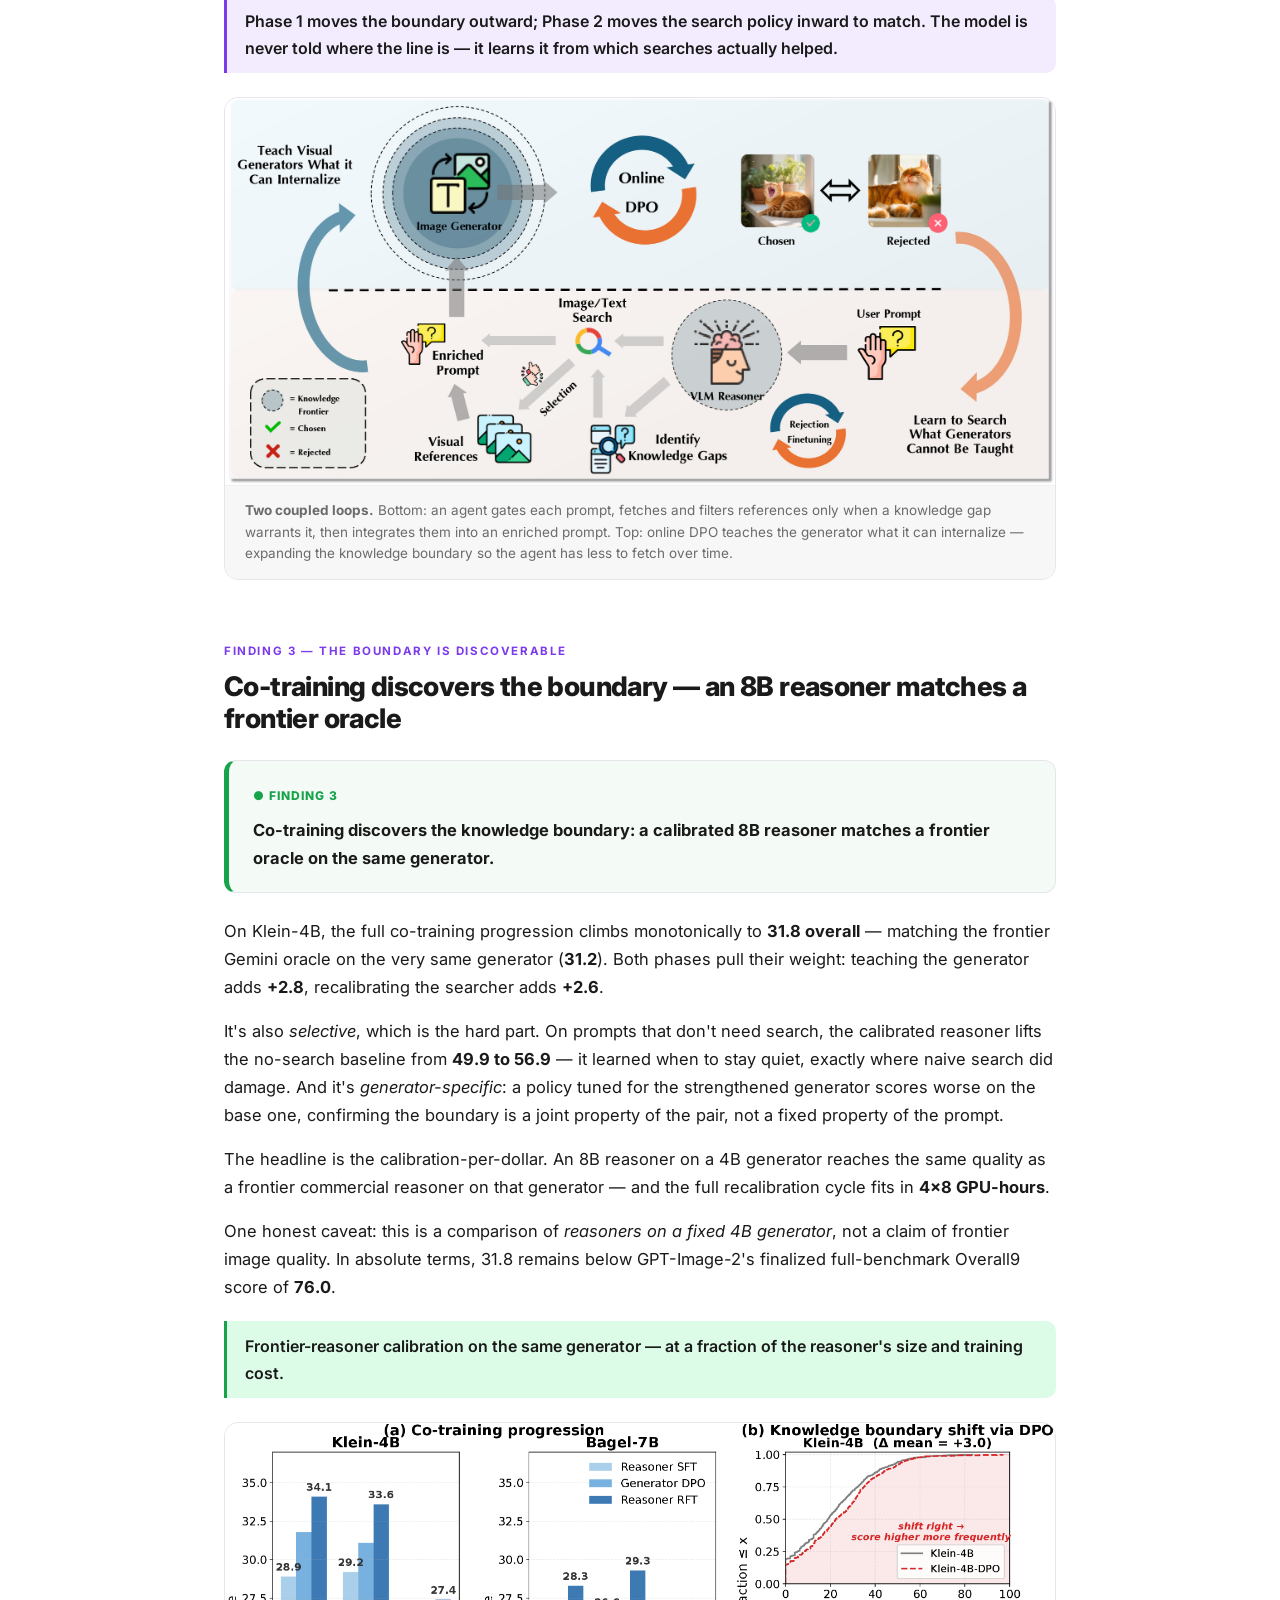
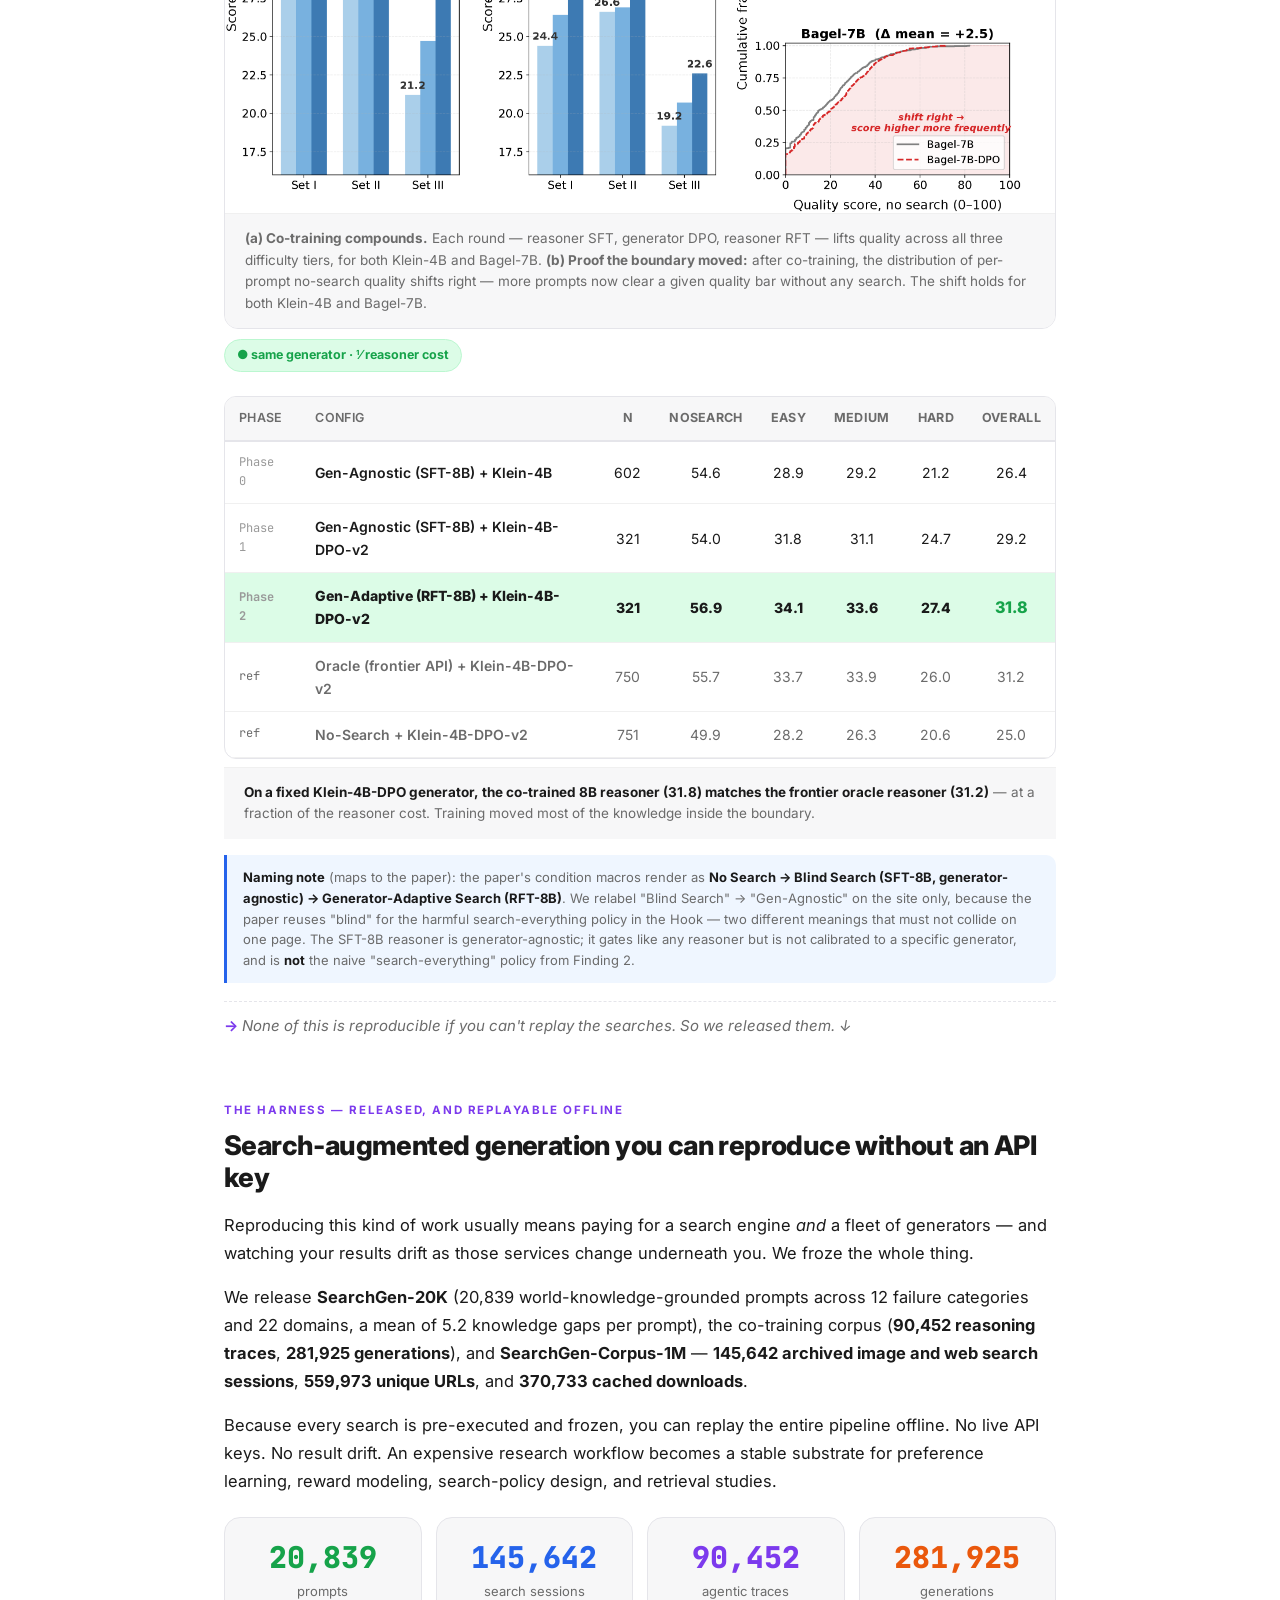
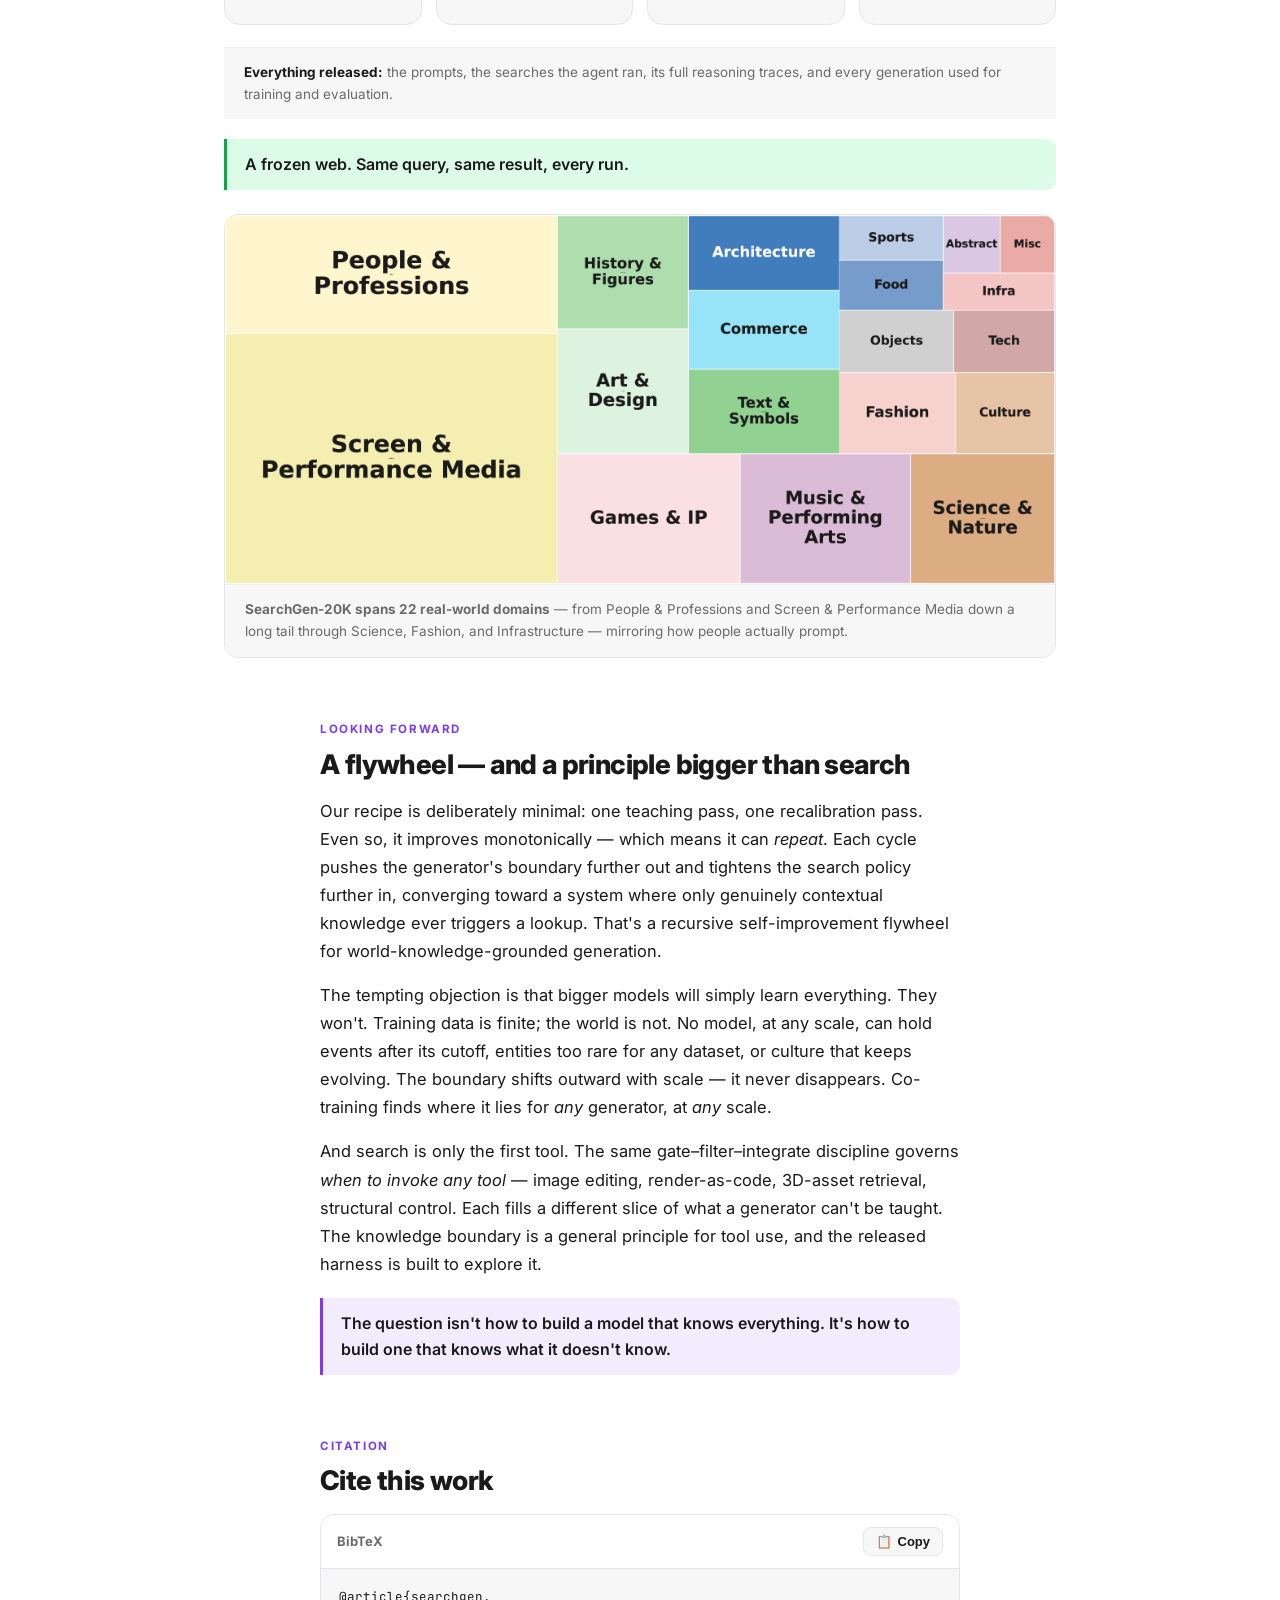
==== commit 3aa18870: "Use AgentGen Bench ranking figure" ====
--- a/index.html
+++ b/index.html
@@ -396,7 +396,7 @@
   </figure>
 
   <figure class="fig">
-    <img src="assets/figures/searchgenbench_arena_style.png" alt="Overall9 AgentGen Bench ranking of seventeen image generators on the full 751-prompt evaluation.">
+    <img src="assets/figures/agentgenbench_arena_style.png" alt="Overall9 AgentGen Bench ranking of seventeen image generators on the full 751-prompt evaluation.">
     <figcaption><b>Overall AgentGen Bench ranking.</b> GPT-Image-2 leads, followed by Qwen-Image-3-Max and Grok-Imagine-Image. Scores use Overall9 from the finalized 3d5 evaluator.</figcaption>
   </figure>
 
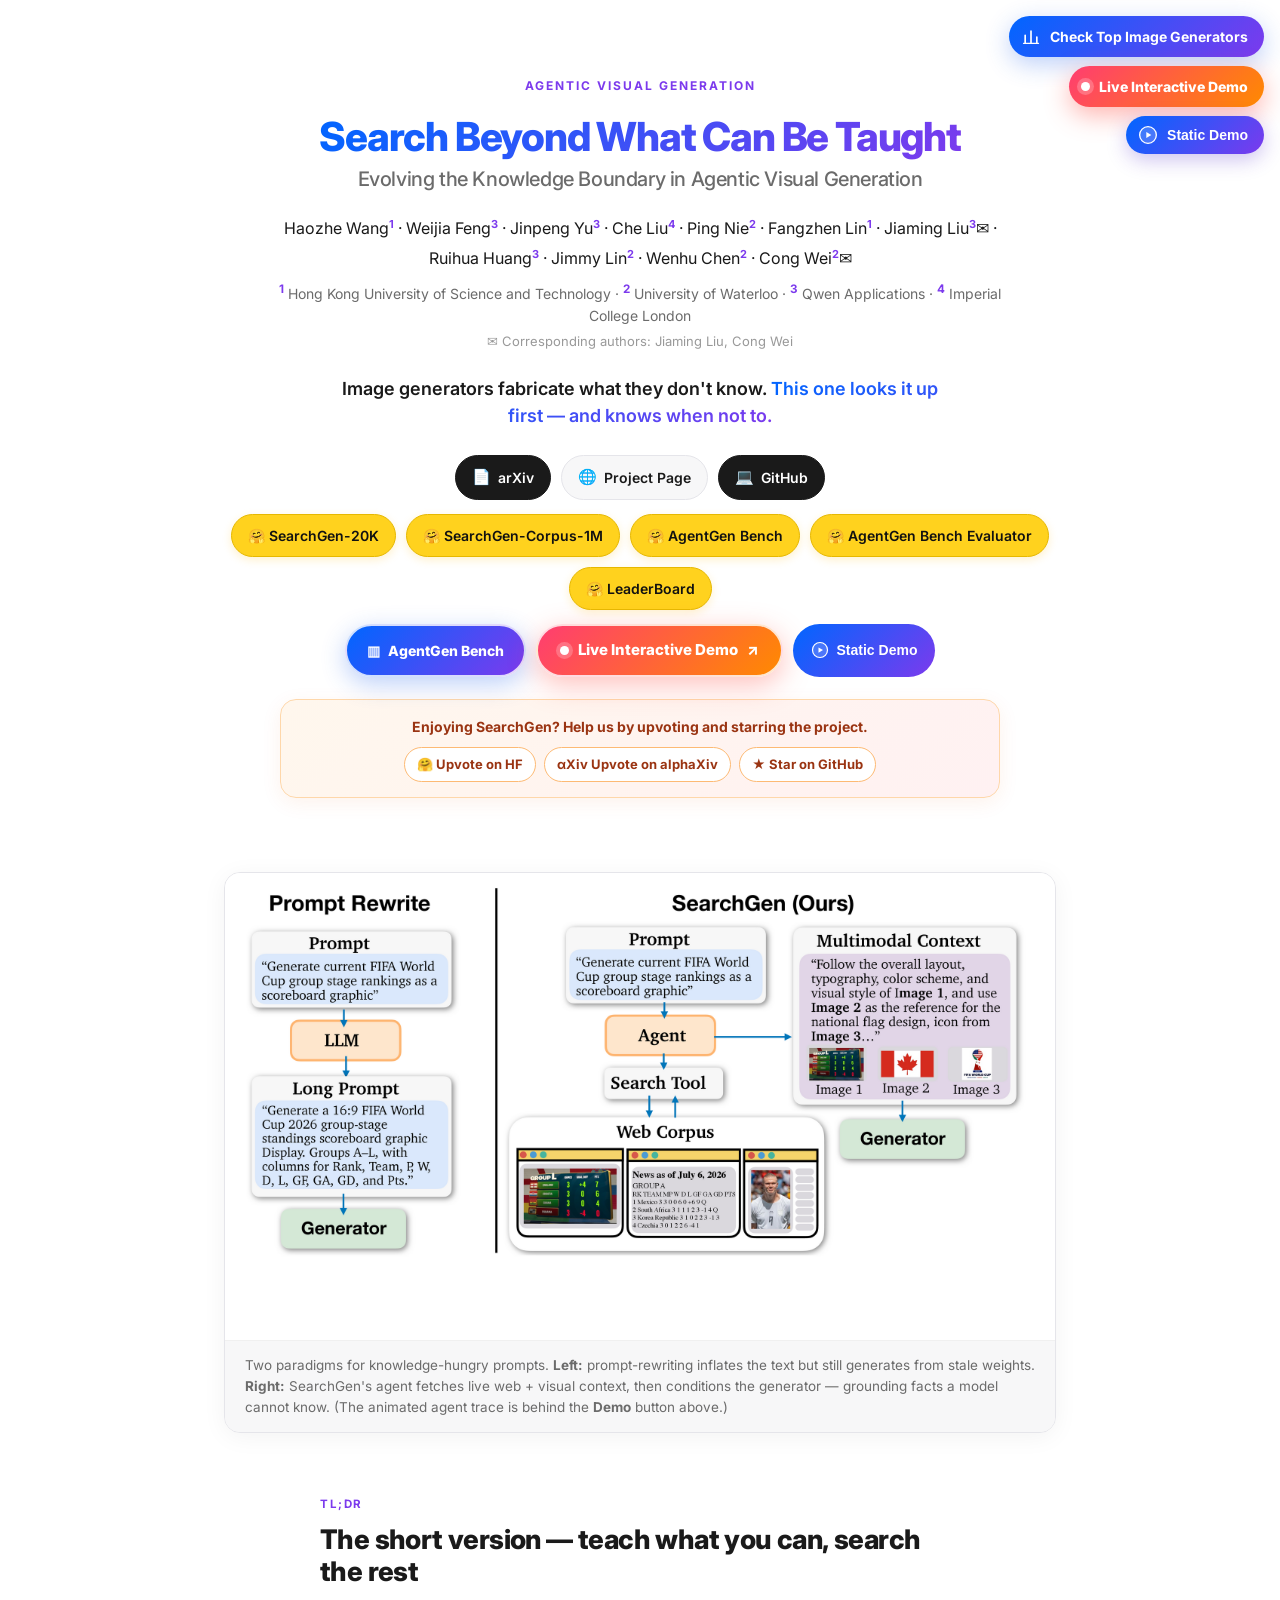
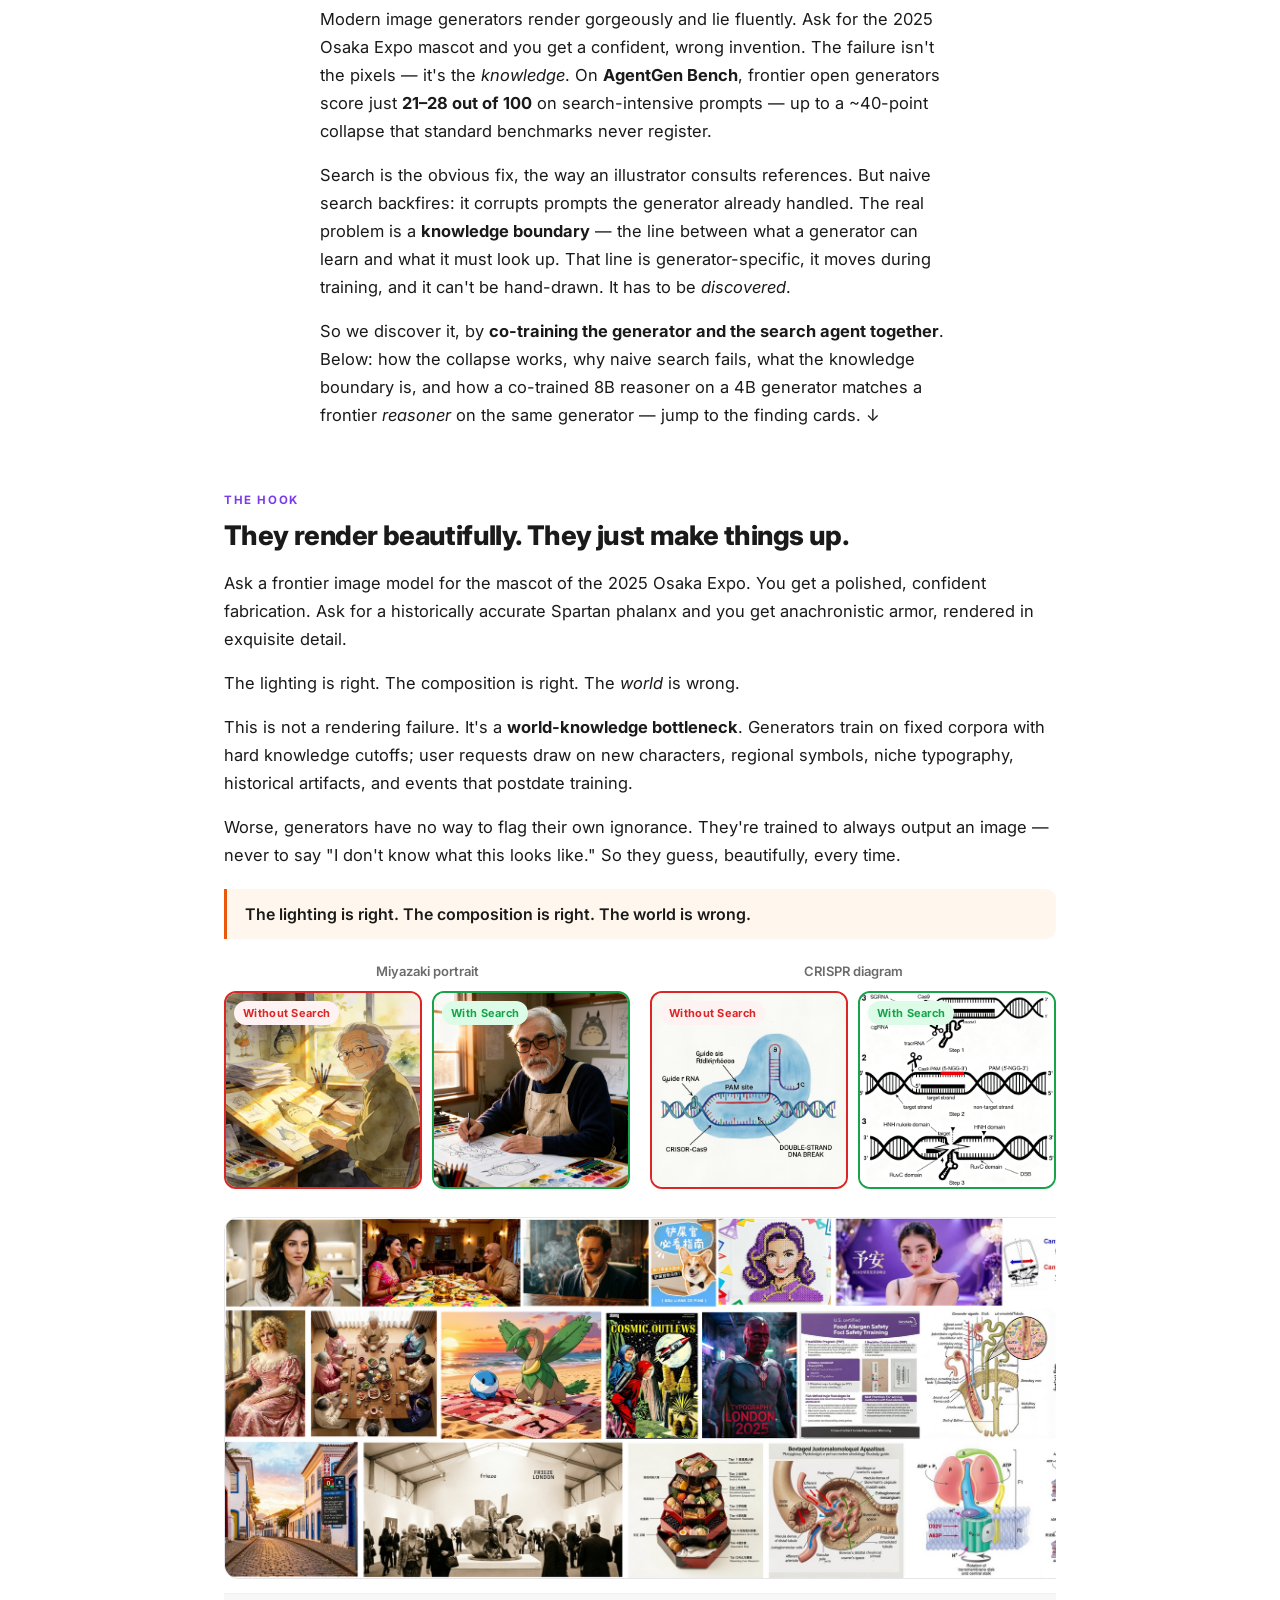
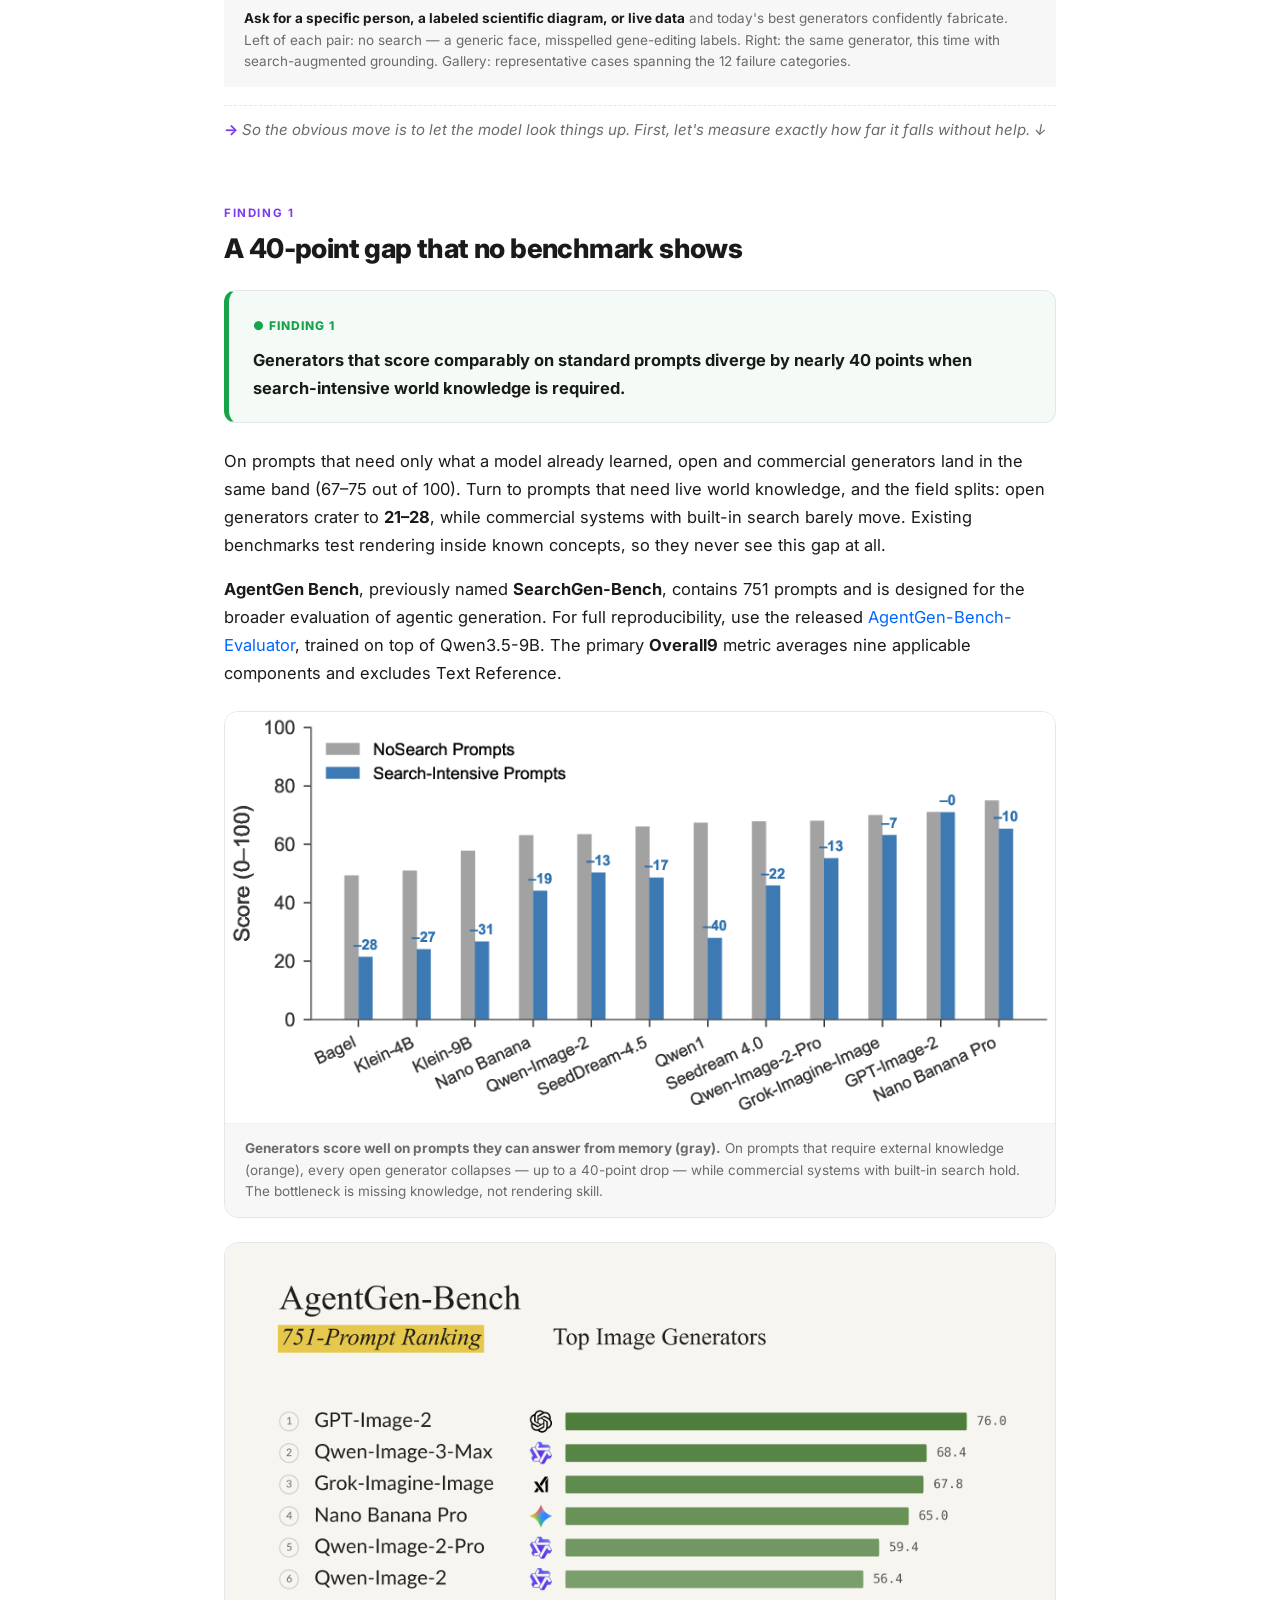
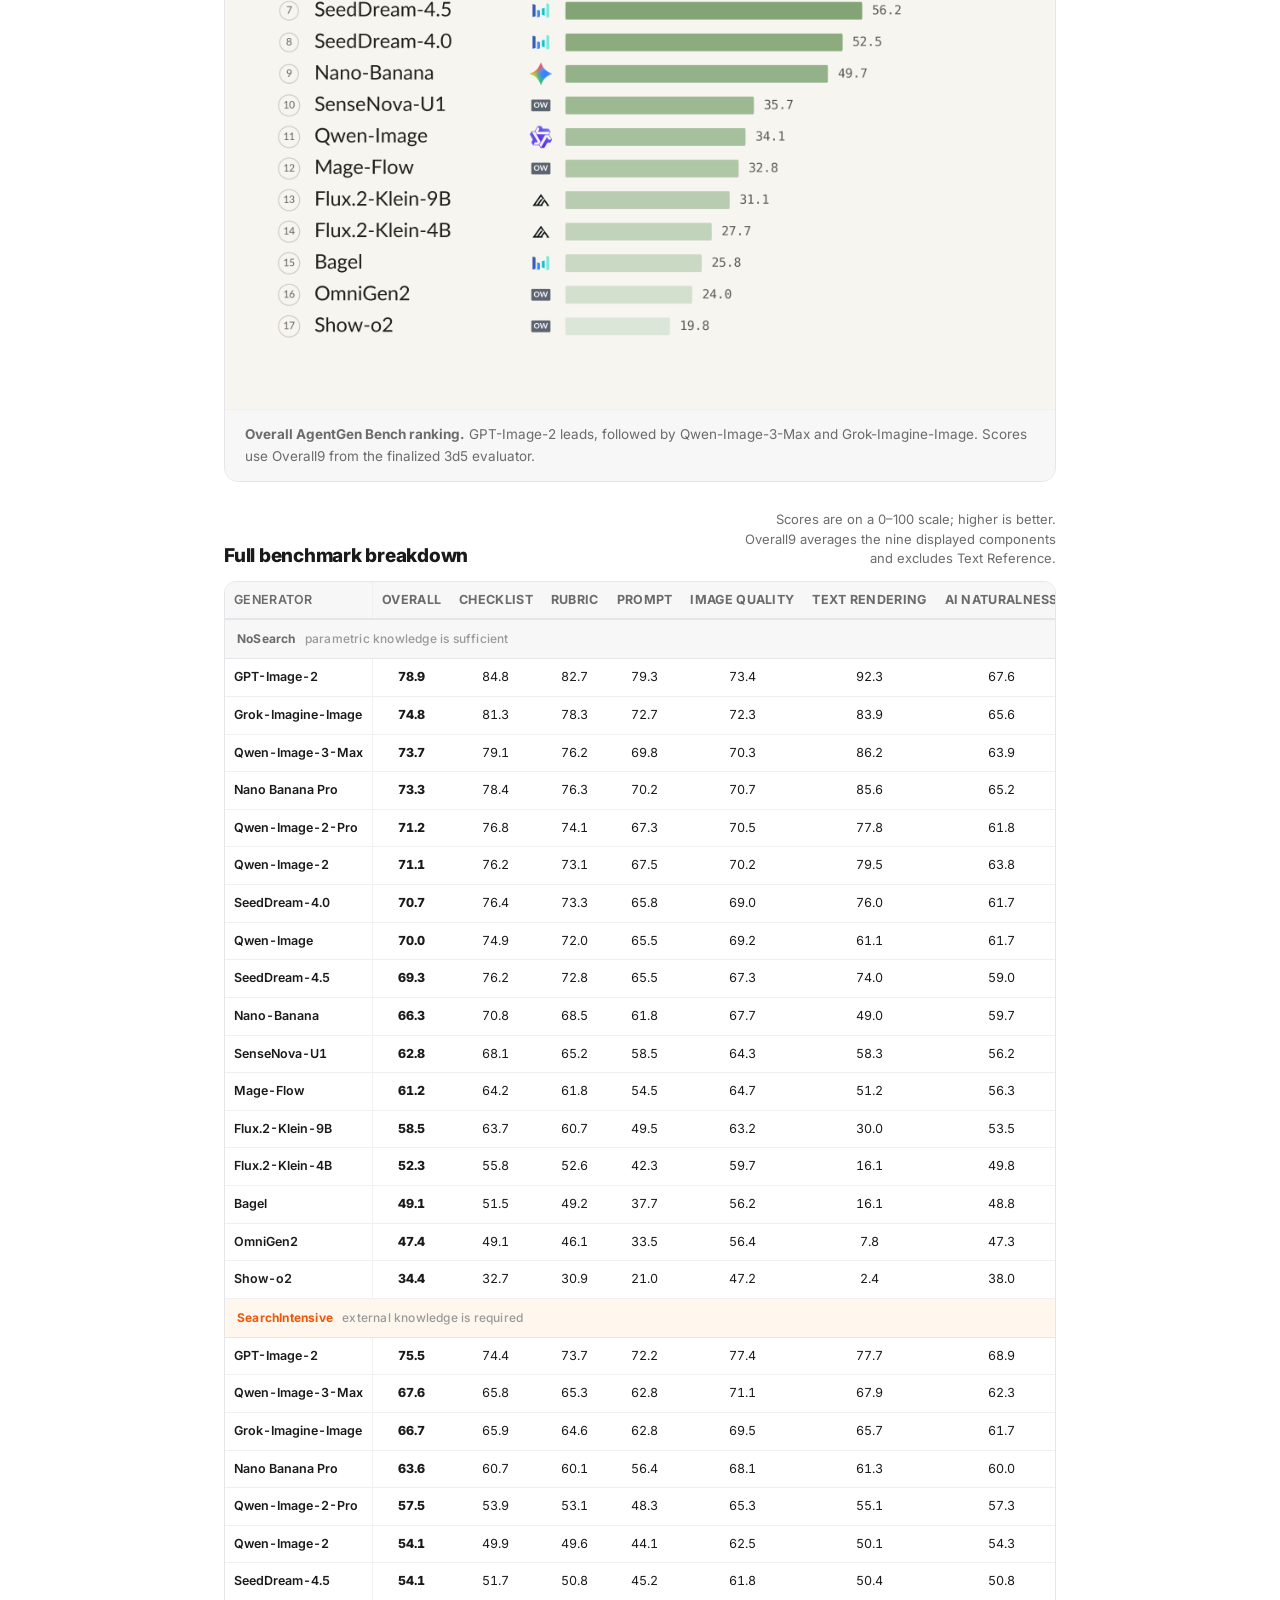
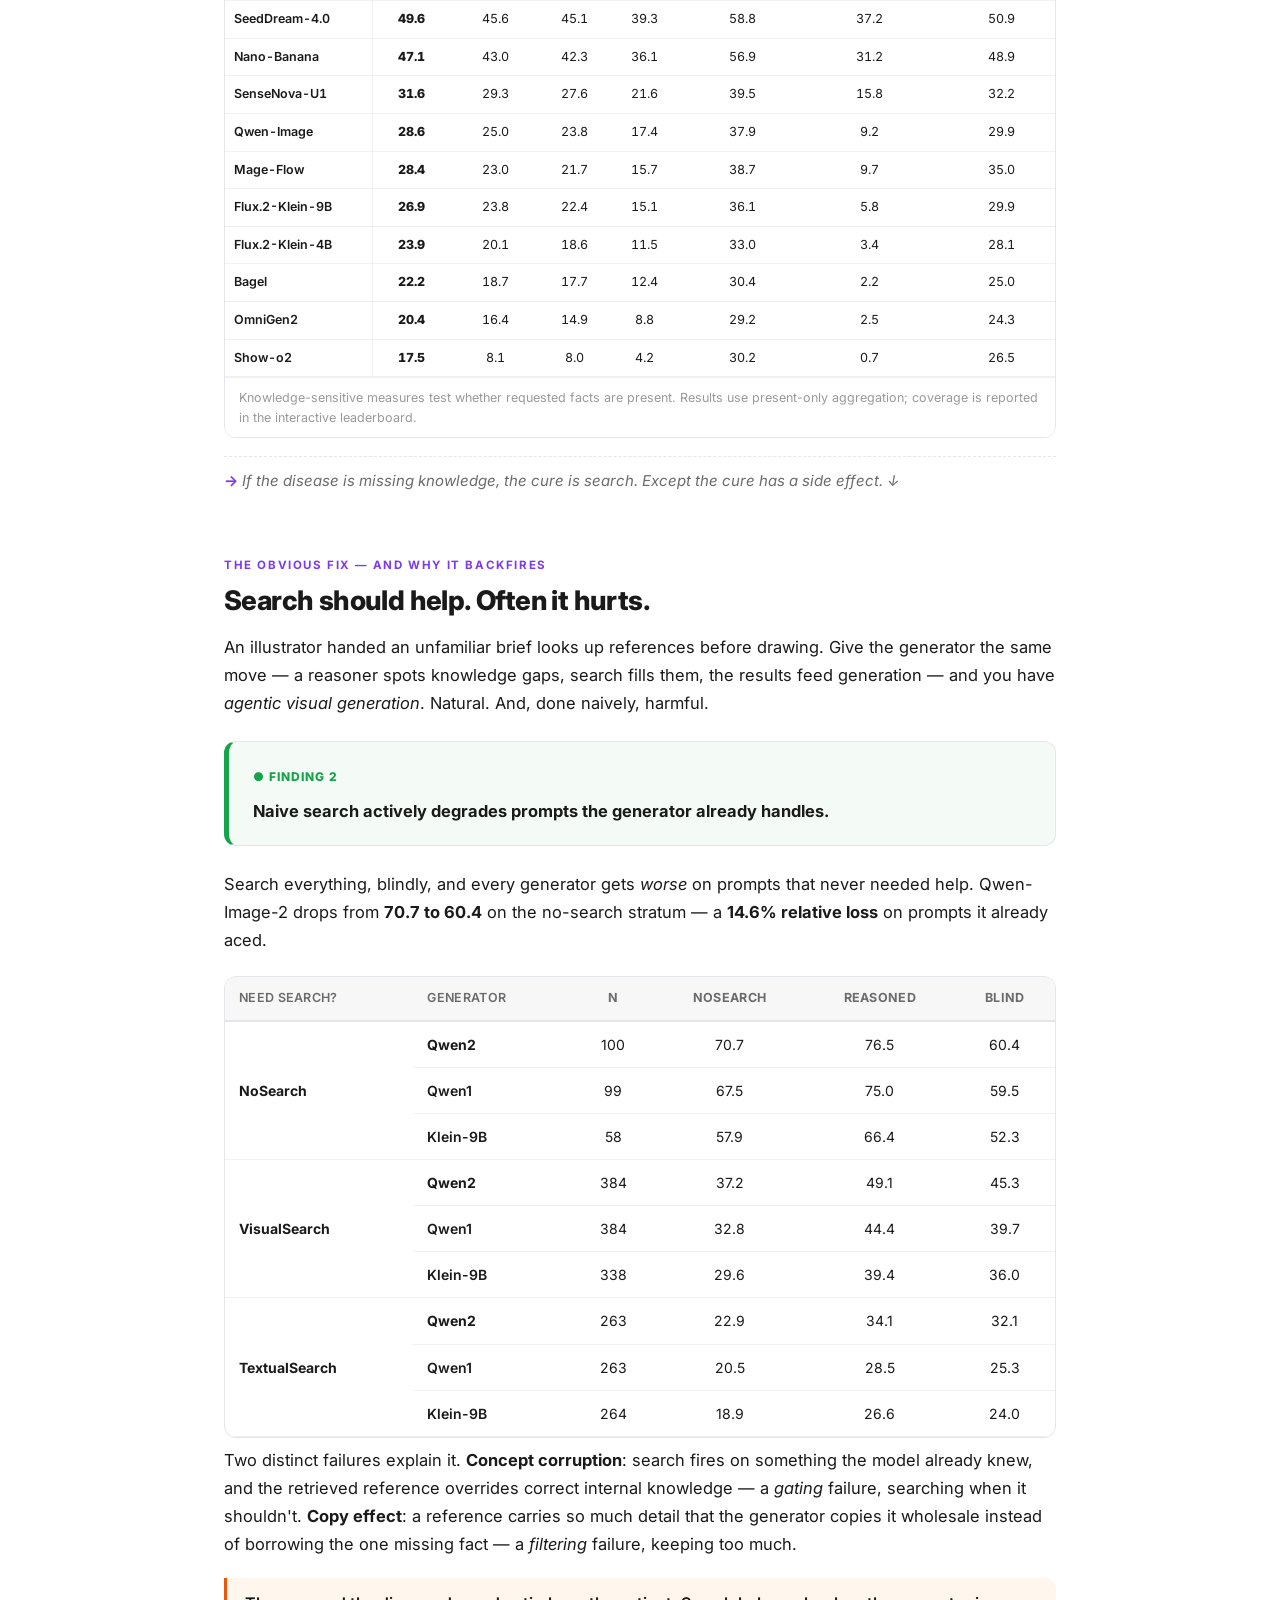
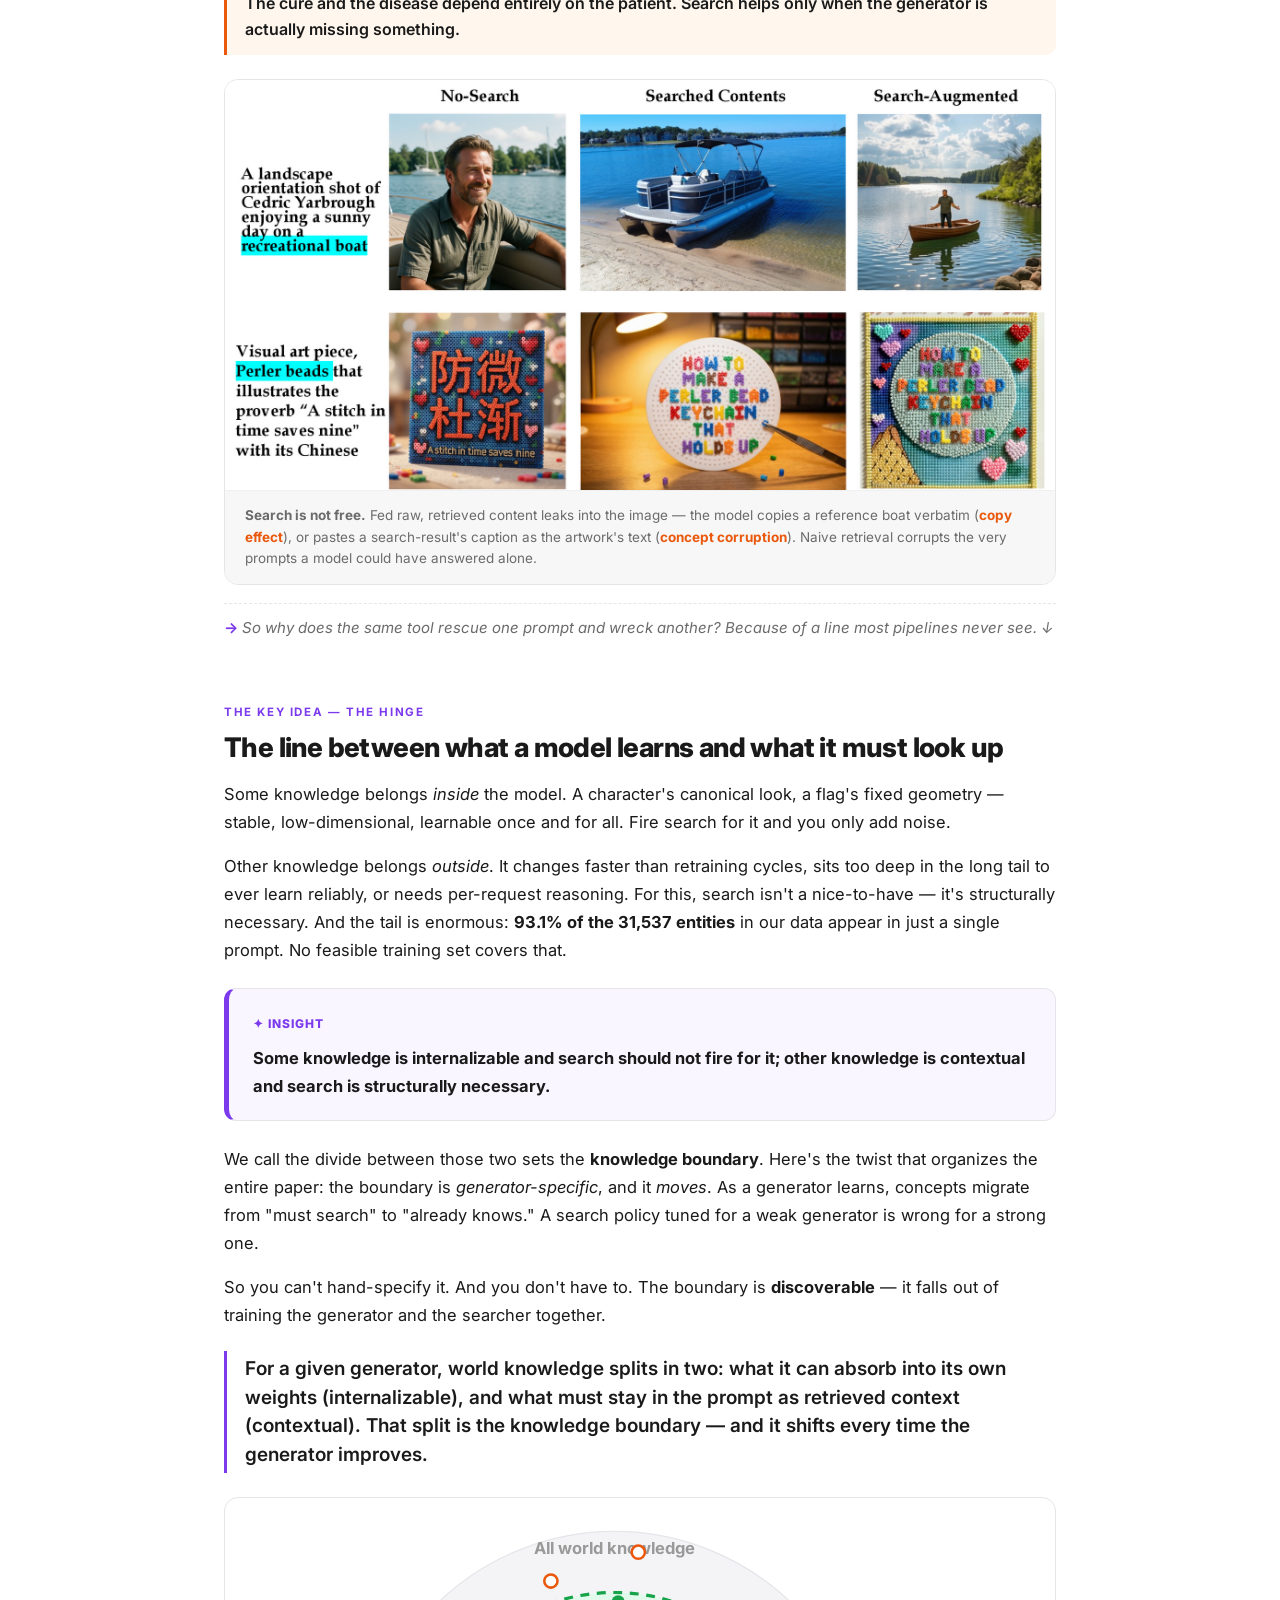
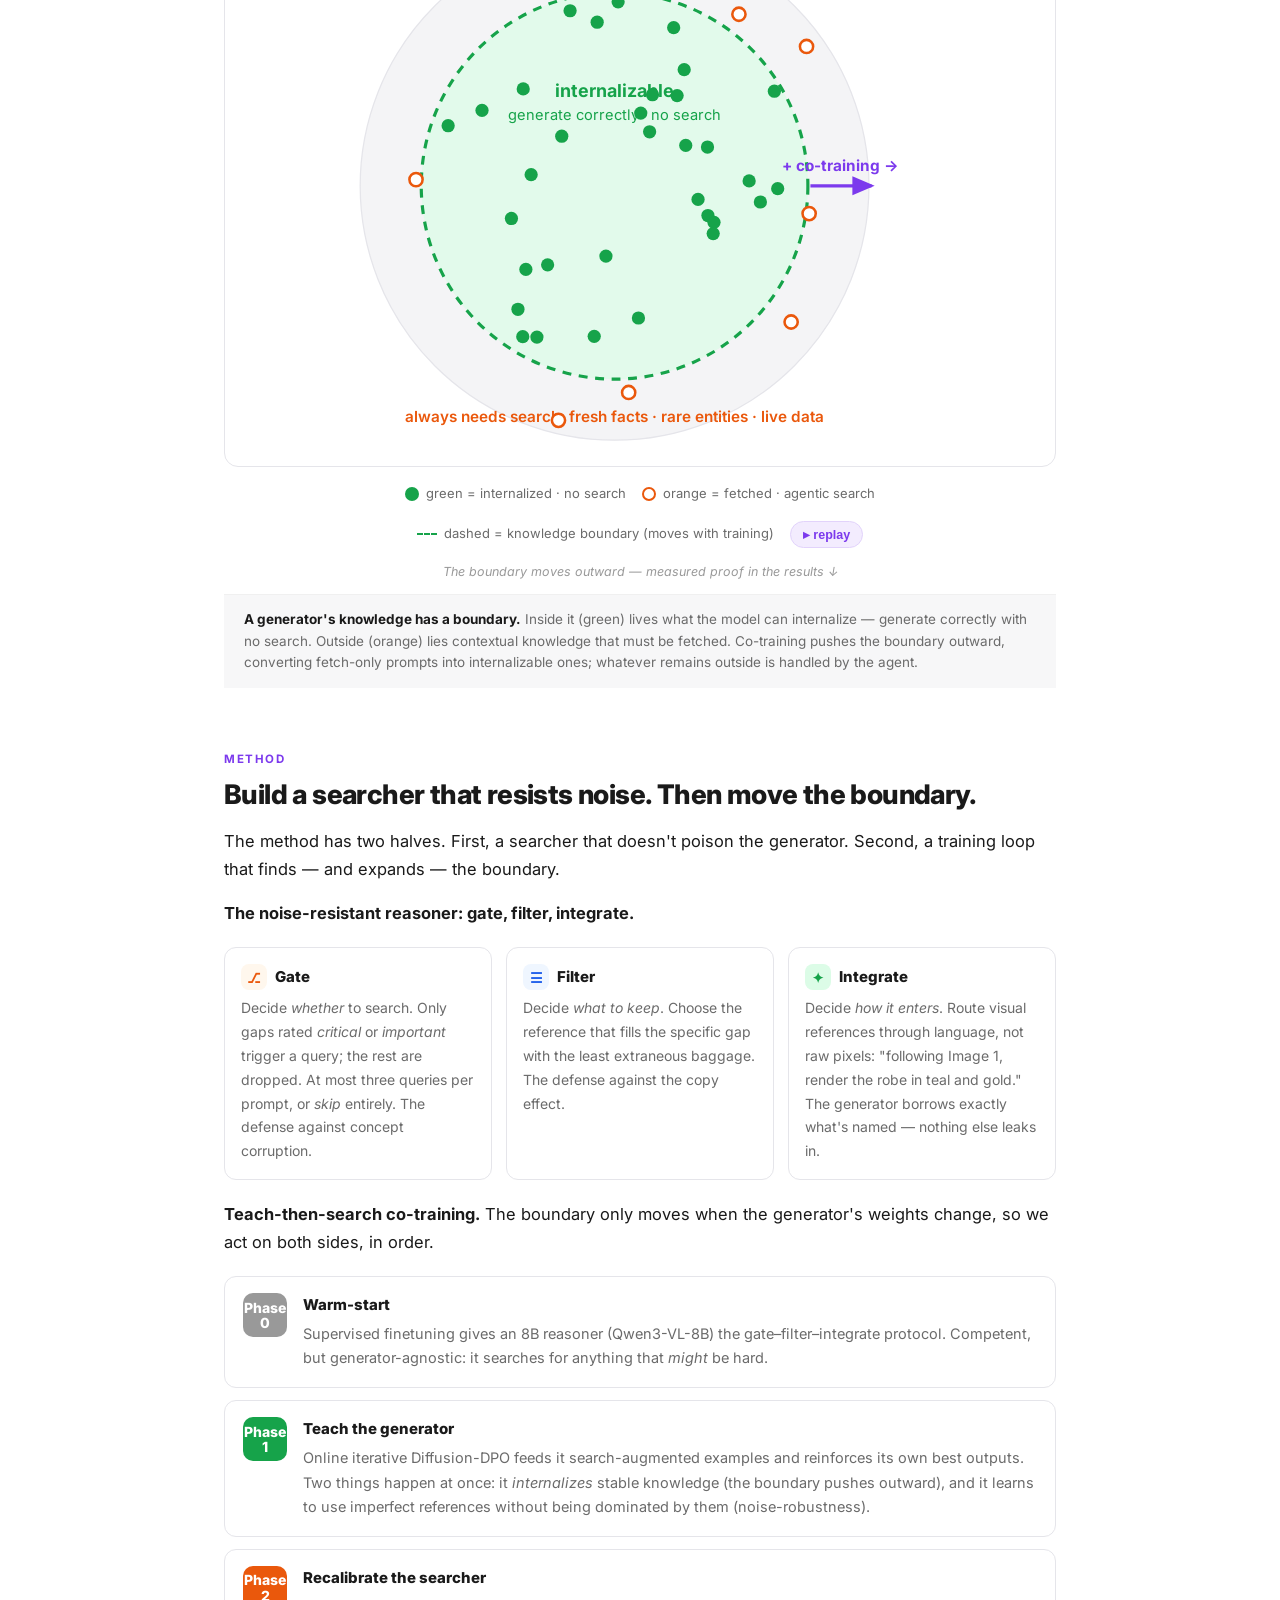
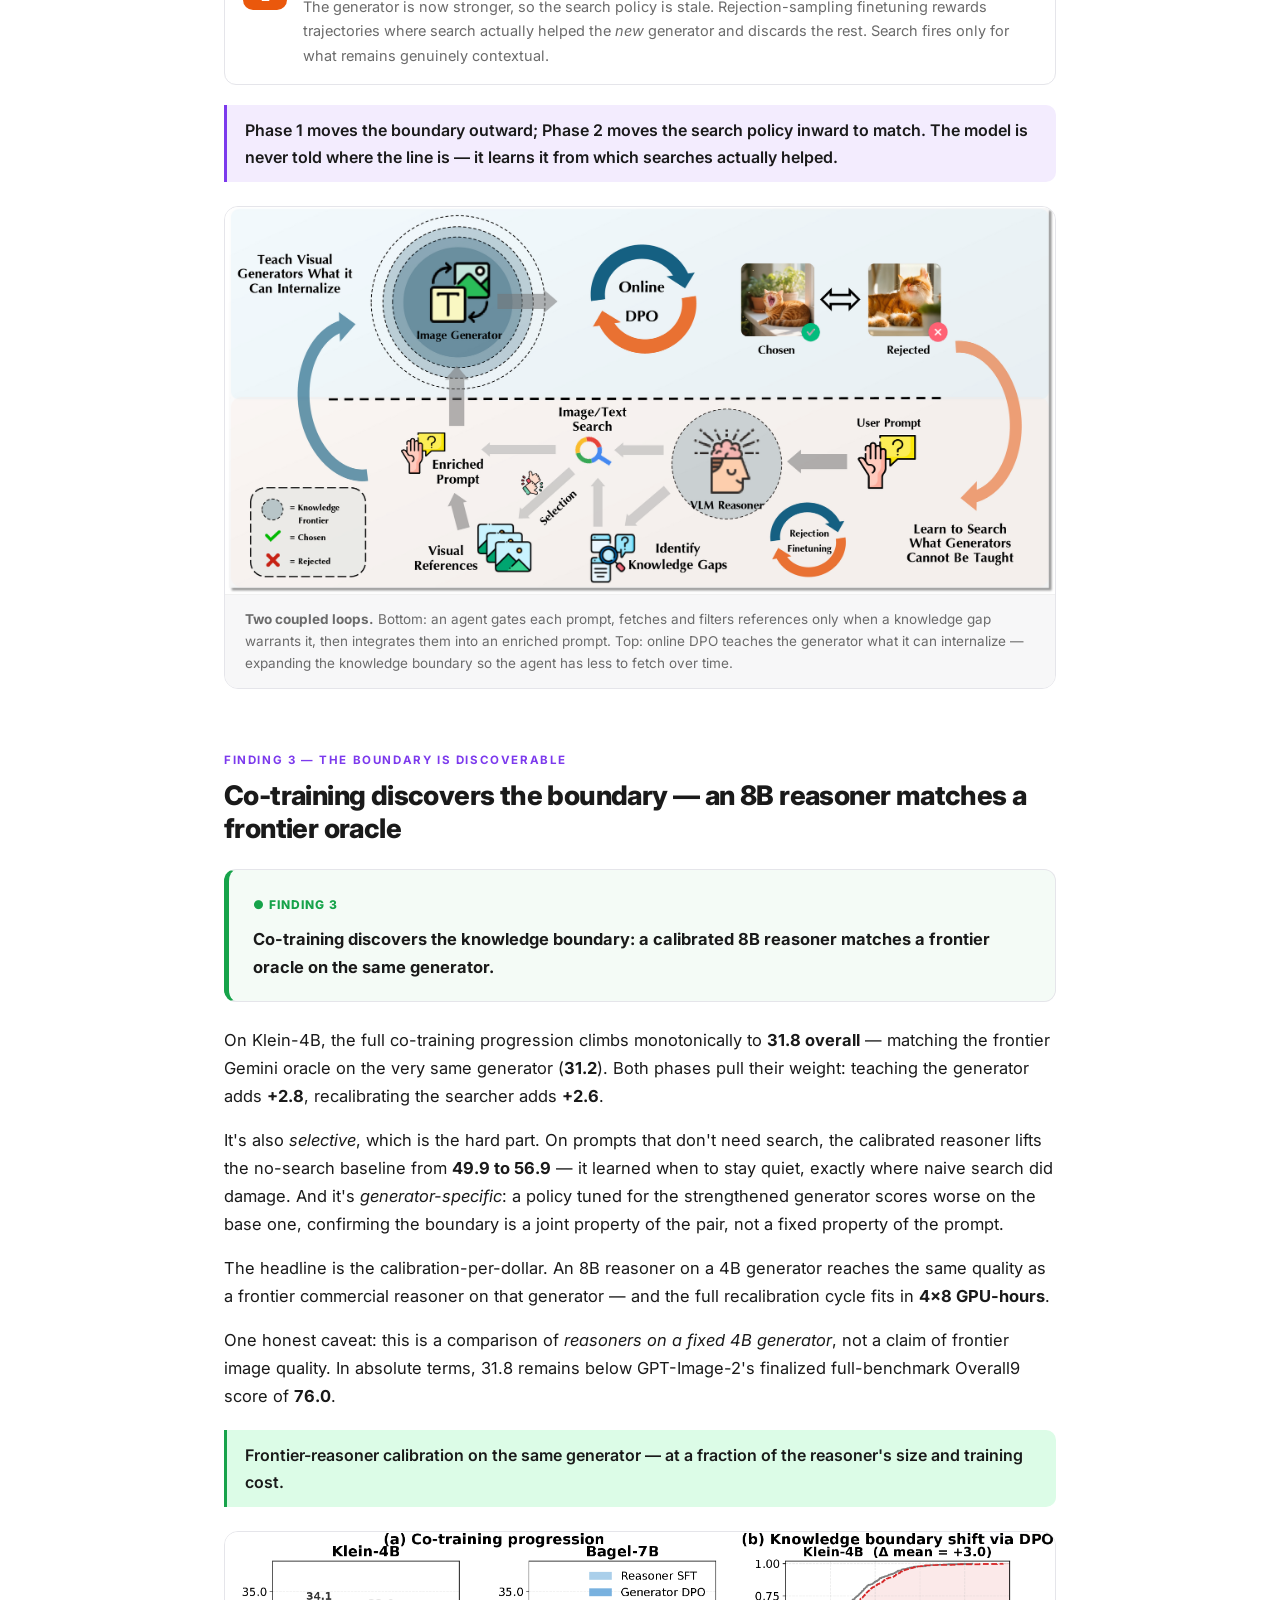
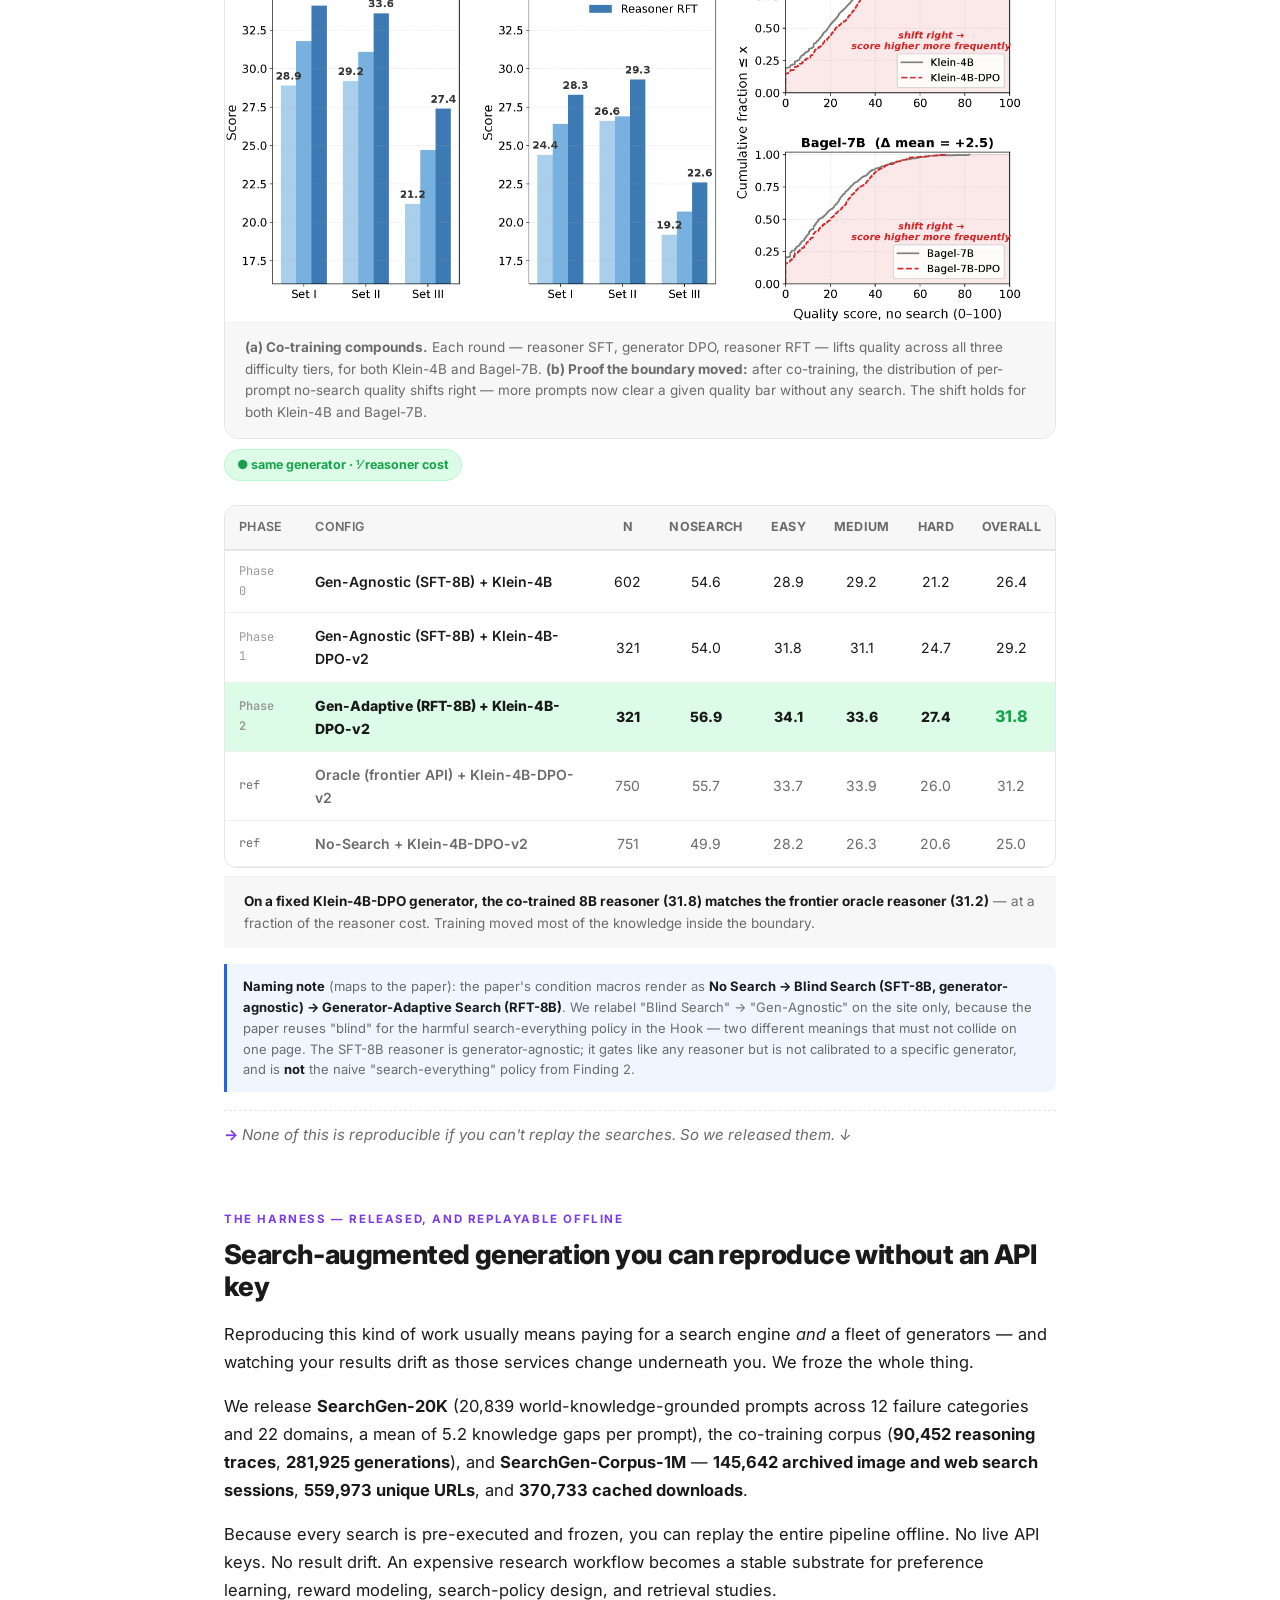
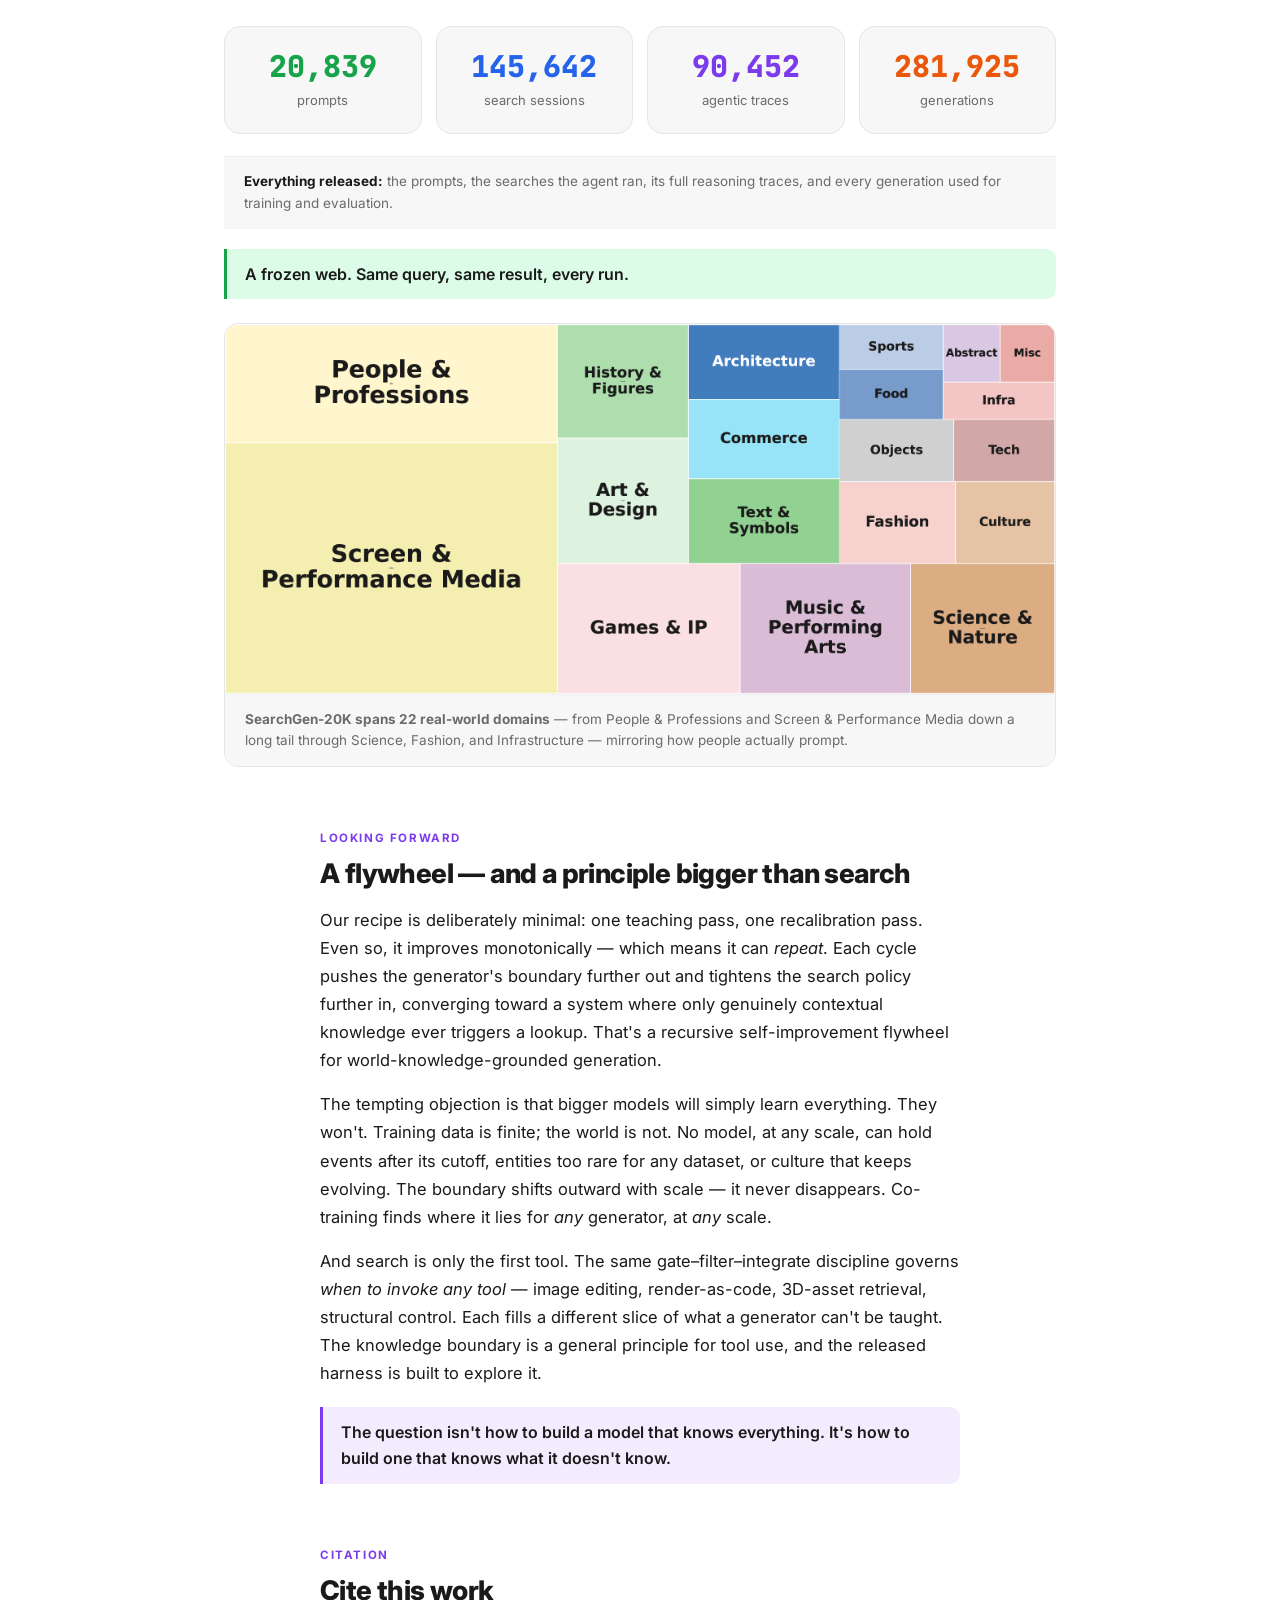
==== commit 6fe356e3: "Checkpoint existing website changes" ====
--- a/index.html
+++ b/index.html
@@ -298,7 +298,8 @@
   <div class="badges">
     <a class="badge-link hf" href="https://huggingface.co/datasets/JasperHaozhe/SearchGen-20K" target="_blank" rel="noopener">&#129303; SearchGen-20K</a>
     <a class="badge-link hf" href="https://huggingface.co/datasets/JasperHaozhe/SearchGen-Corpus-1M" target="_blank" rel="noopener">&#129303; SearchGen-Corpus-1M</a>
-    <a class="badge-link hf" href="https://huggingface.co/datasets/JasperHaozhe/SearchGen-Bench" target="_blank" rel="noopener">&#129303; AgentGen Bench</a>
+    <a class="badge-link hf" href="https://huggingface.co/datasets/JasperHaozhe/AgentGen-Bench" target="_blank" rel="noopener">&#129303; AgentGen Bench</a>
+    <a class="badge-link hf" href="https://huggingface.co/JasperHaozhe/AgentGen-Bench-Evaluator" target="_blank" rel="noopener">&#129303; AgentGen Bench Evaluator</a>
     <a class="badge-link hf" href="https://huggingface.co/spaces/CongWei1230/SearchGen-Bench" target="_blank" rel="noopener">&#129303; LeaderBoard</a>
   </div>
   <!-- benchmark, live interactive demo, and animated static walkthrough -->
@@ -388,7 +389,7 @@
   </div>
 
   <p>On prompts that need only what a model already learned, open and commercial generators land in the same band (67–75 out of 100). Turn to prompts that need live world knowledge, and the field splits: open generators crater to <strong>21–28</strong>, while commercial systems with built-in search barely move. Existing benchmarks test rendering inside known concepts, so they never see this gap at all.</p>
-  <p>AgentGen Bench contains 751 prompts scored by the finalized 3d5 evaluator. The primary <strong>Overall9</strong> metric averages nine applicable components and excludes Text Reference.</p>
+  <p><strong>AgentGen Bench</strong>, previously named <strong>SearchGen-Bench</strong>, contains 751 prompts and is designed for the broader evaluation of agentic generation. For full reproducibility, use the released <a href="https://huggingface.co/JasperHaozhe/AgentGen-Bench-Evaluator" target="_blank" rel="noopener">AgentGen-Bench-Evaluator</a>, trained on top of Qwen3.5-9B. The primary <strong>Overall9</strong> metric averages nine applicable components and excludes Text Reference.</p>
 
   <figure class="fig">
     <img src="assets/figures/b1.png" alt="Per-generator quality on NoSearch vs Search-Intensive strata across twelve generators.">
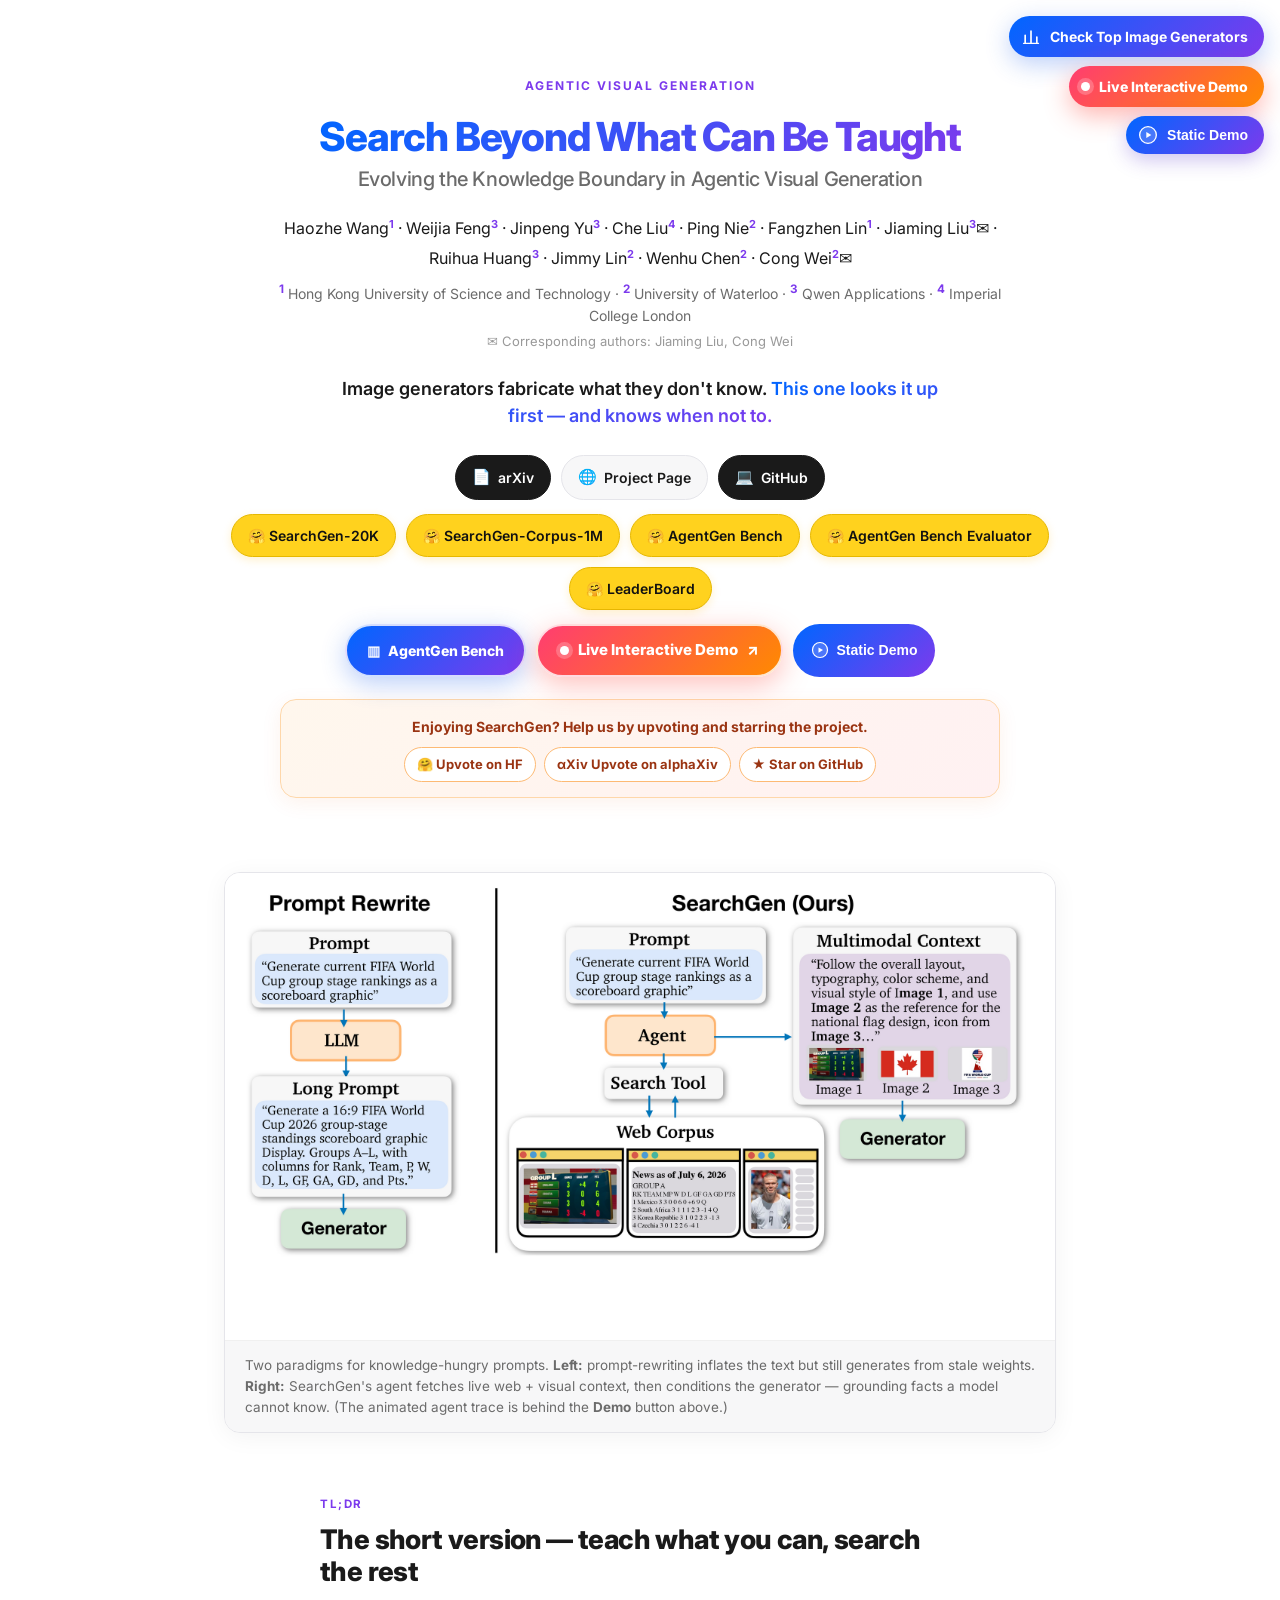
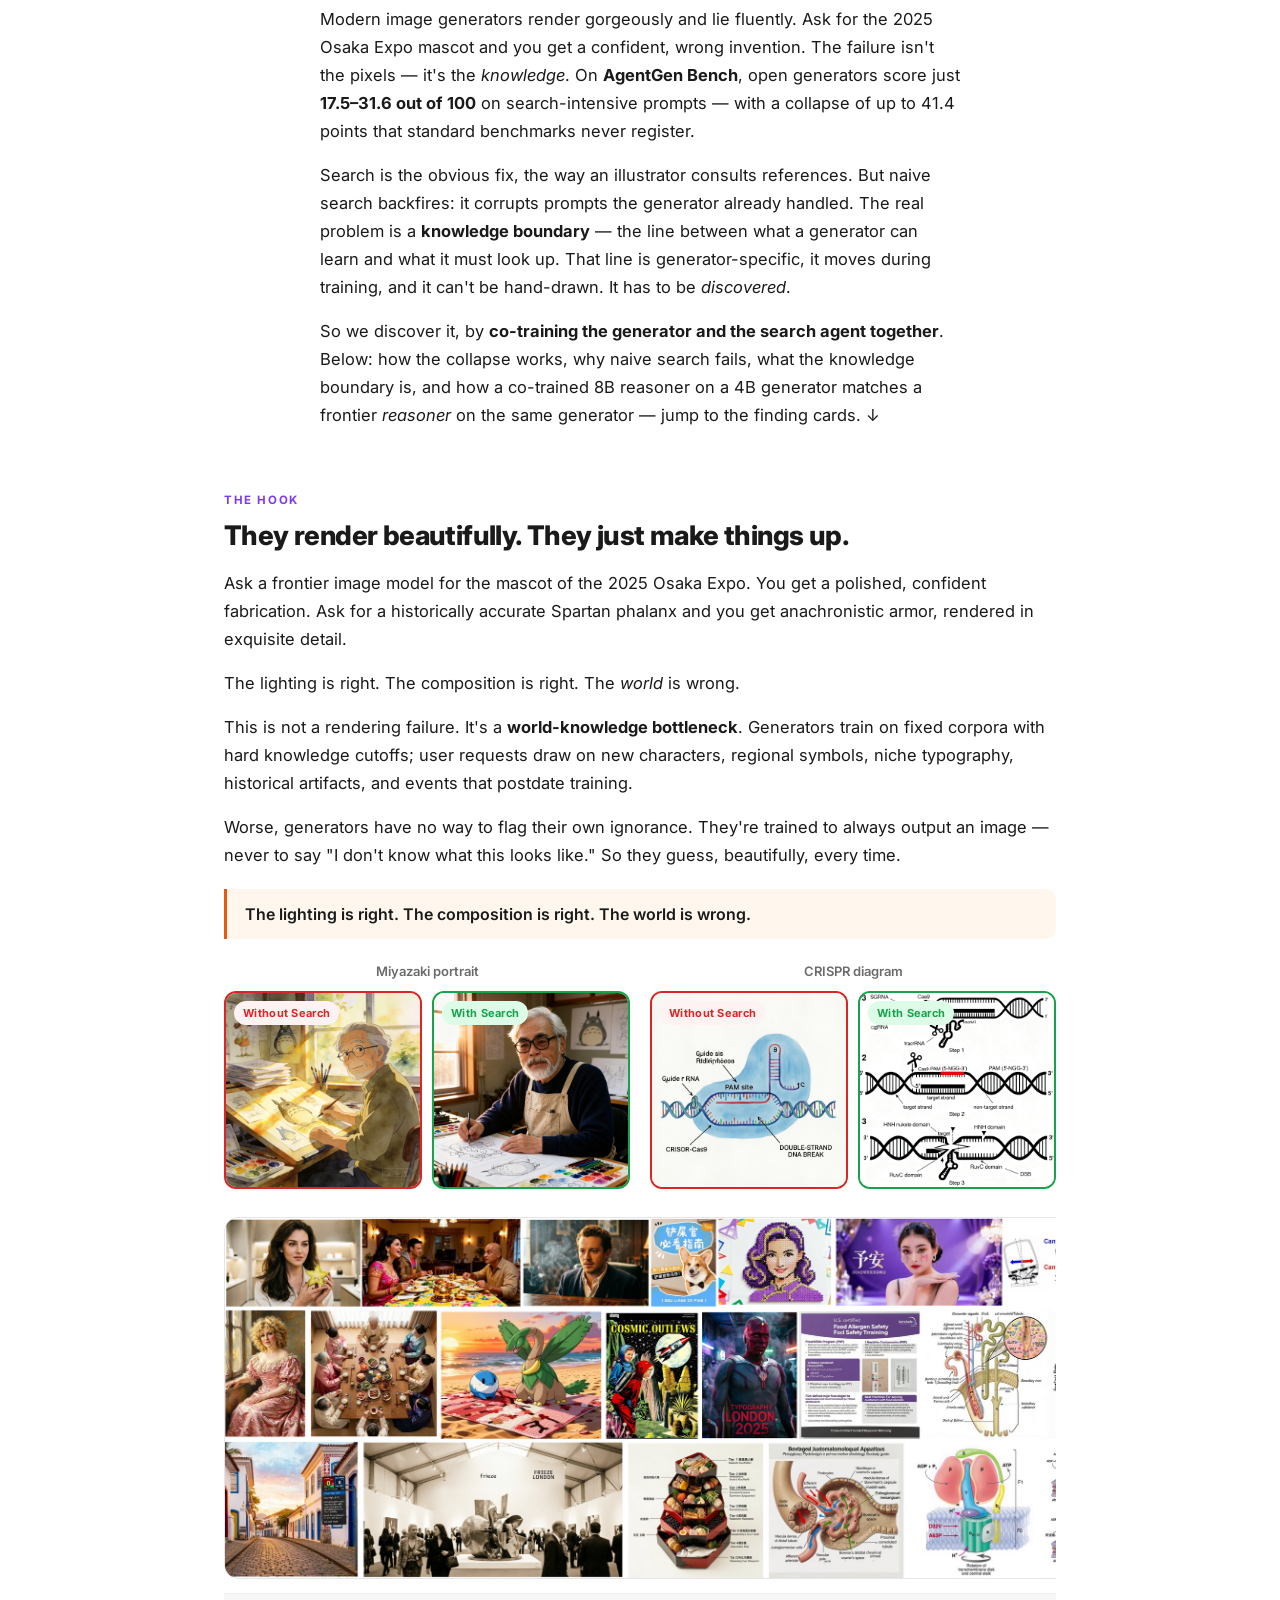
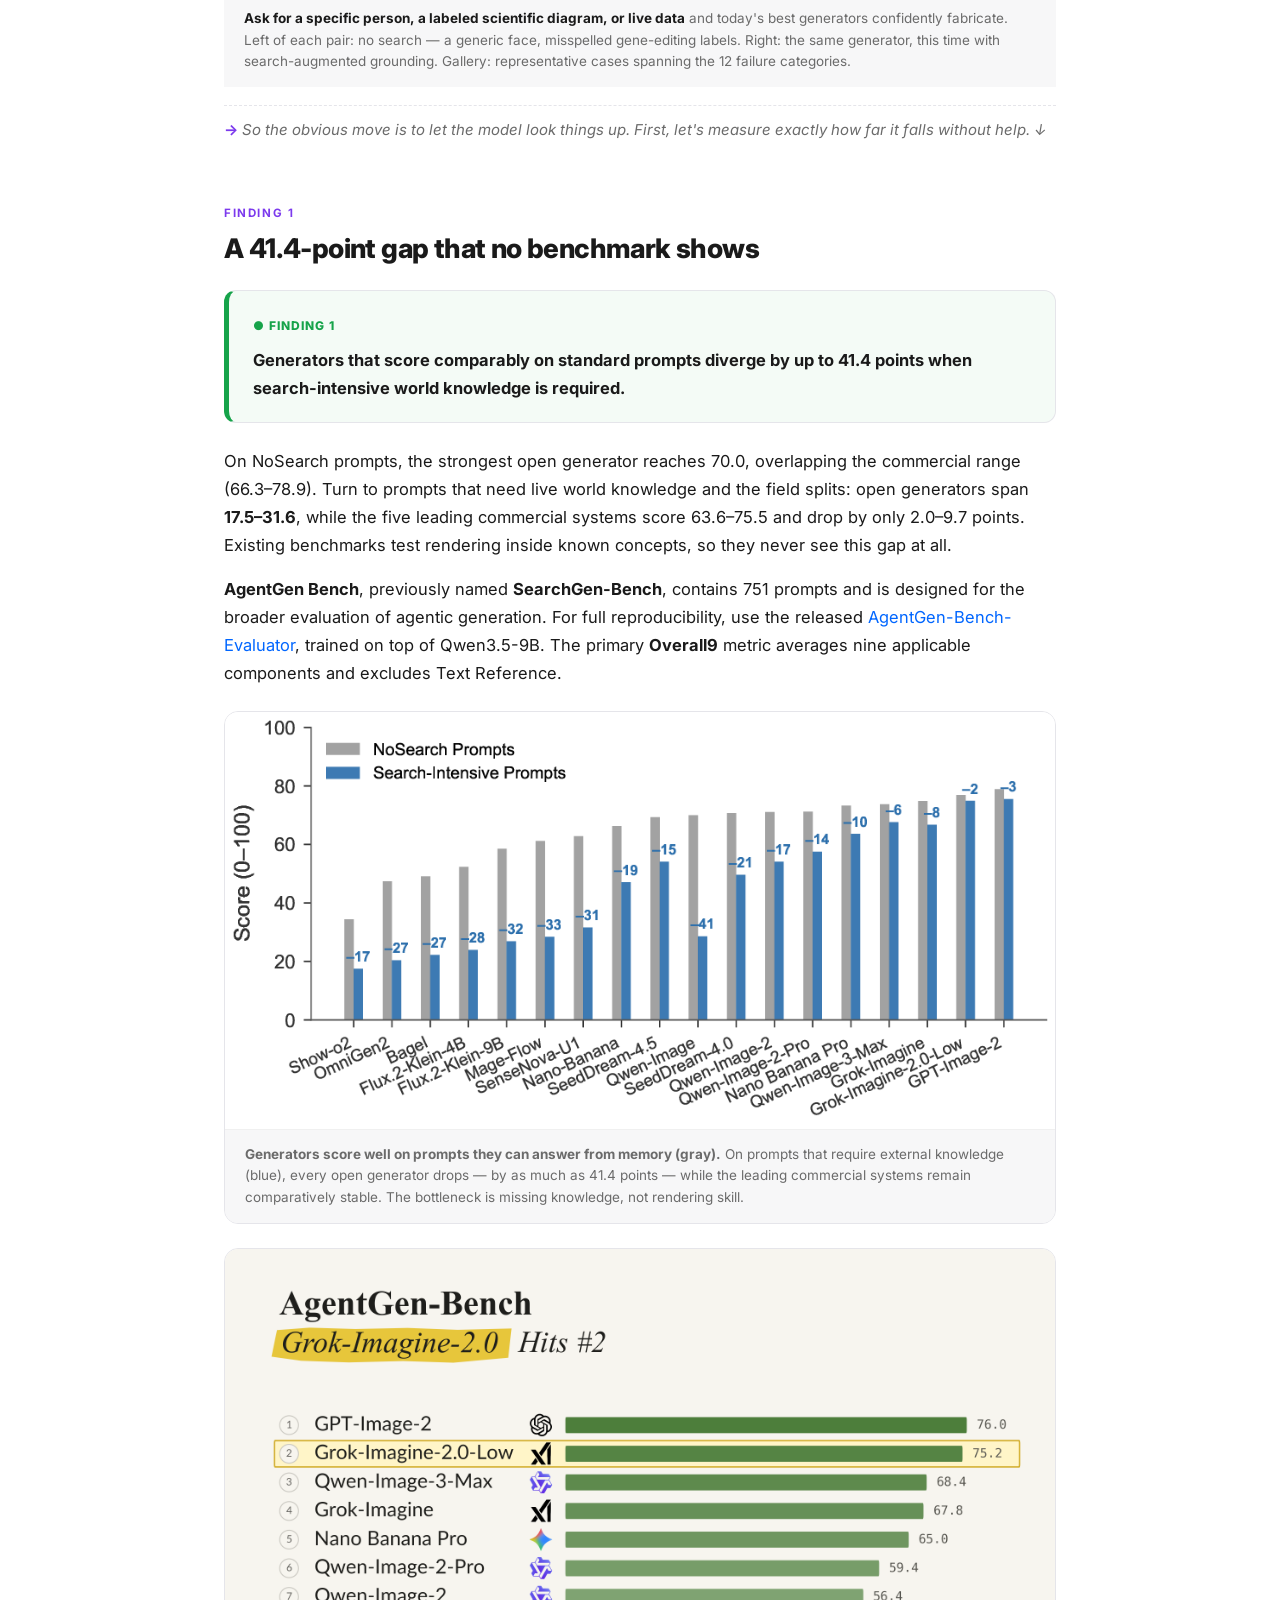
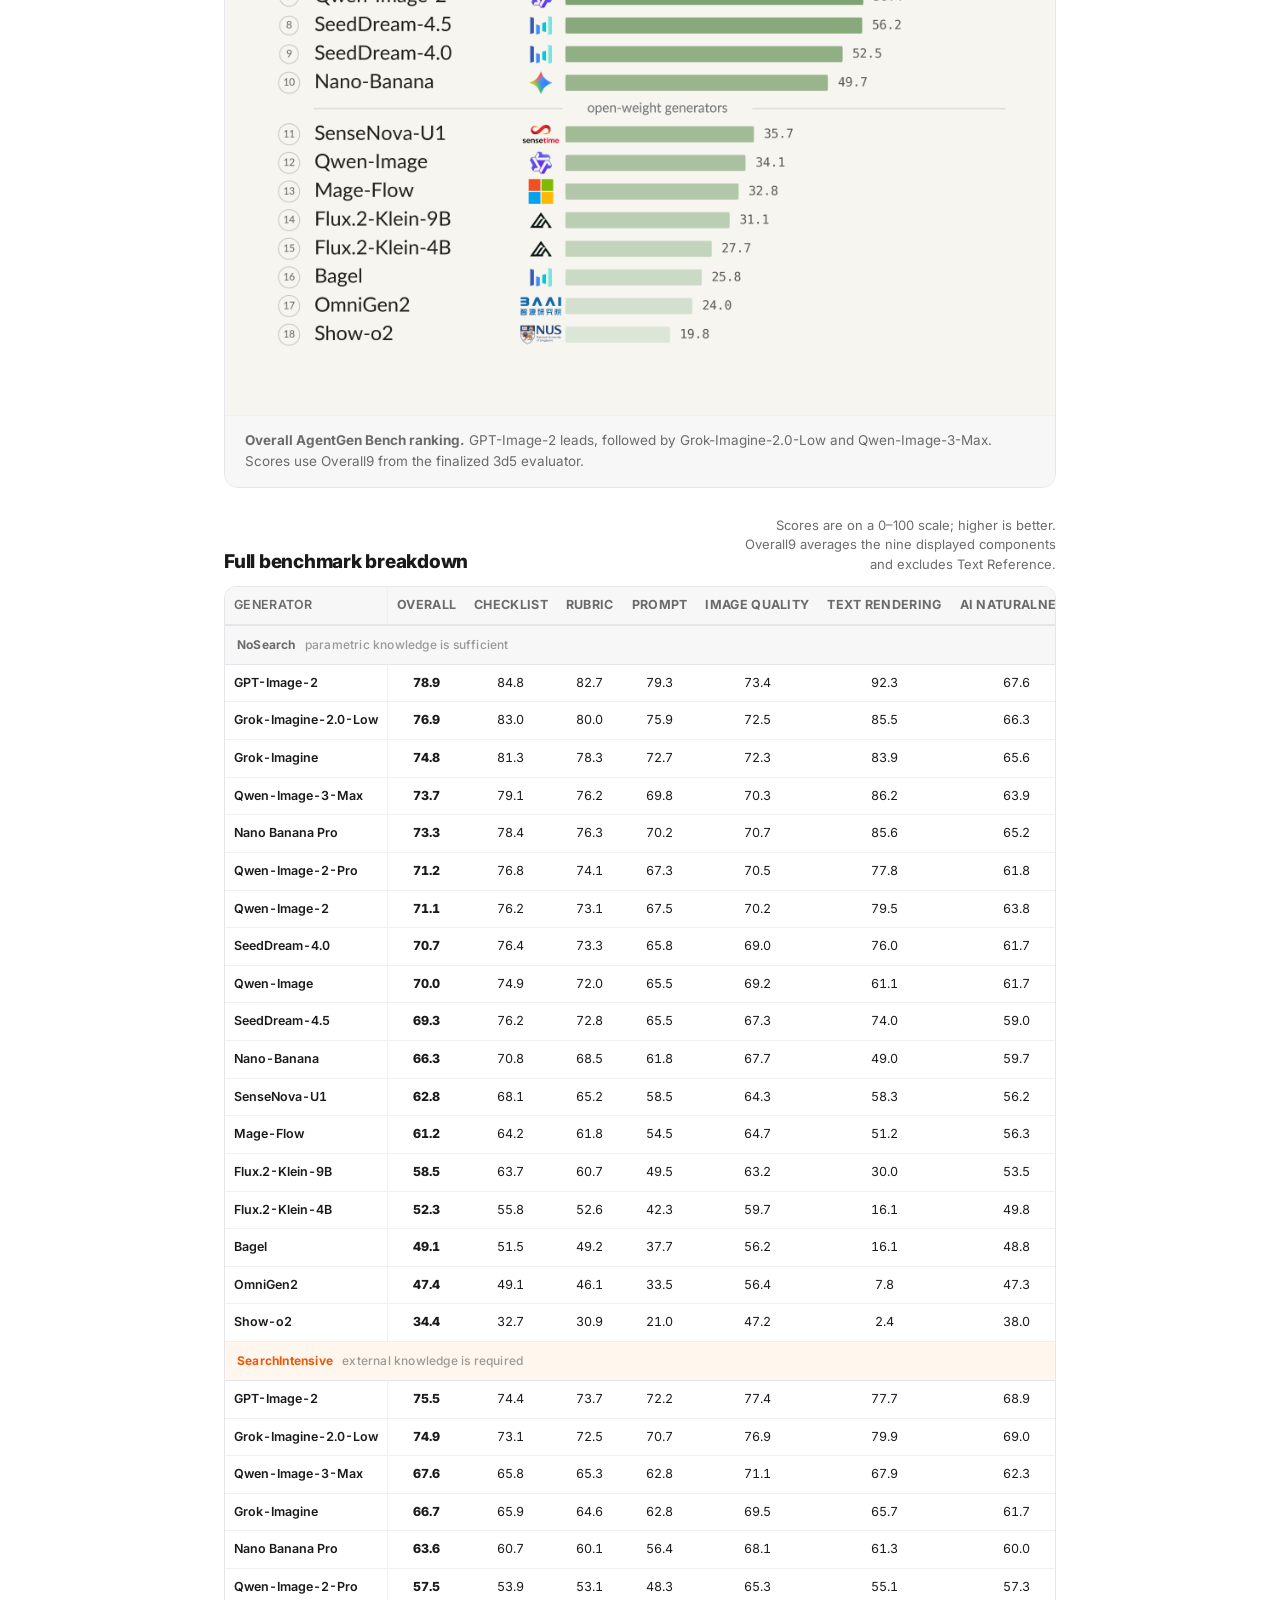
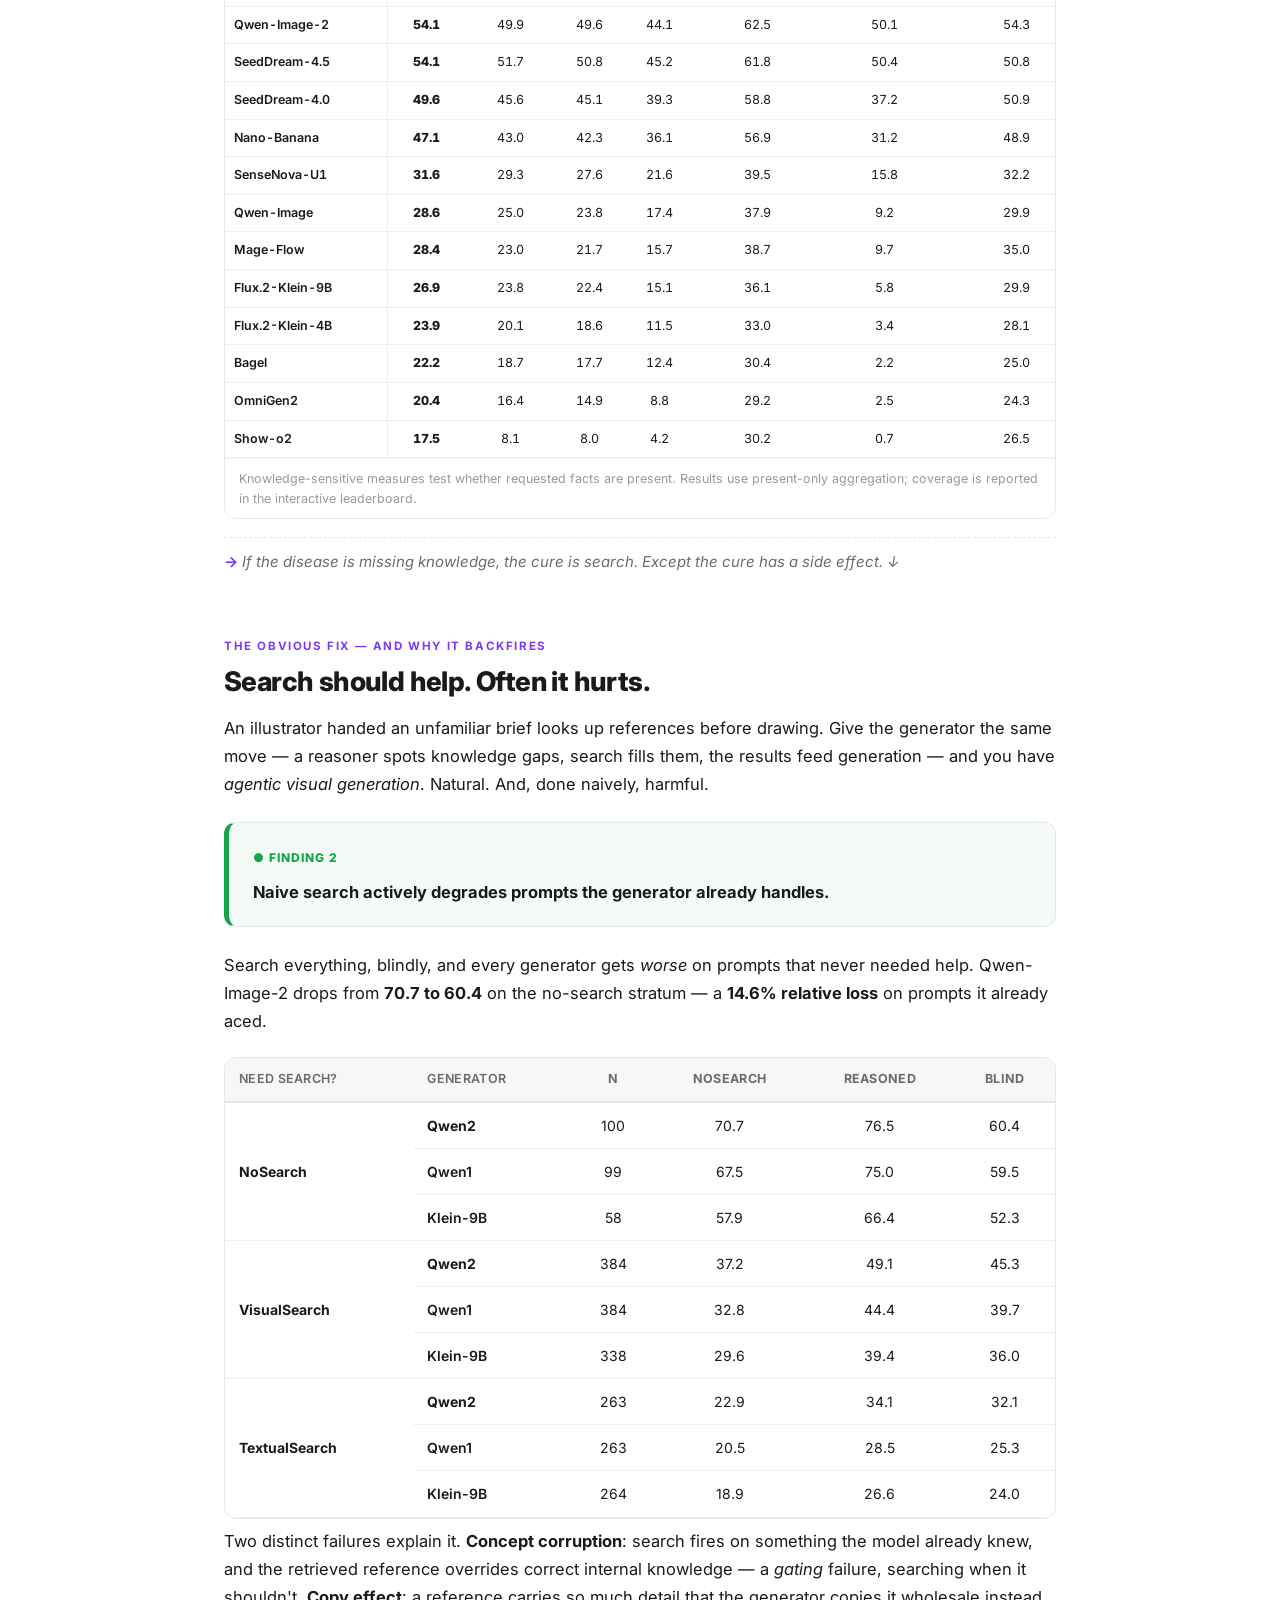
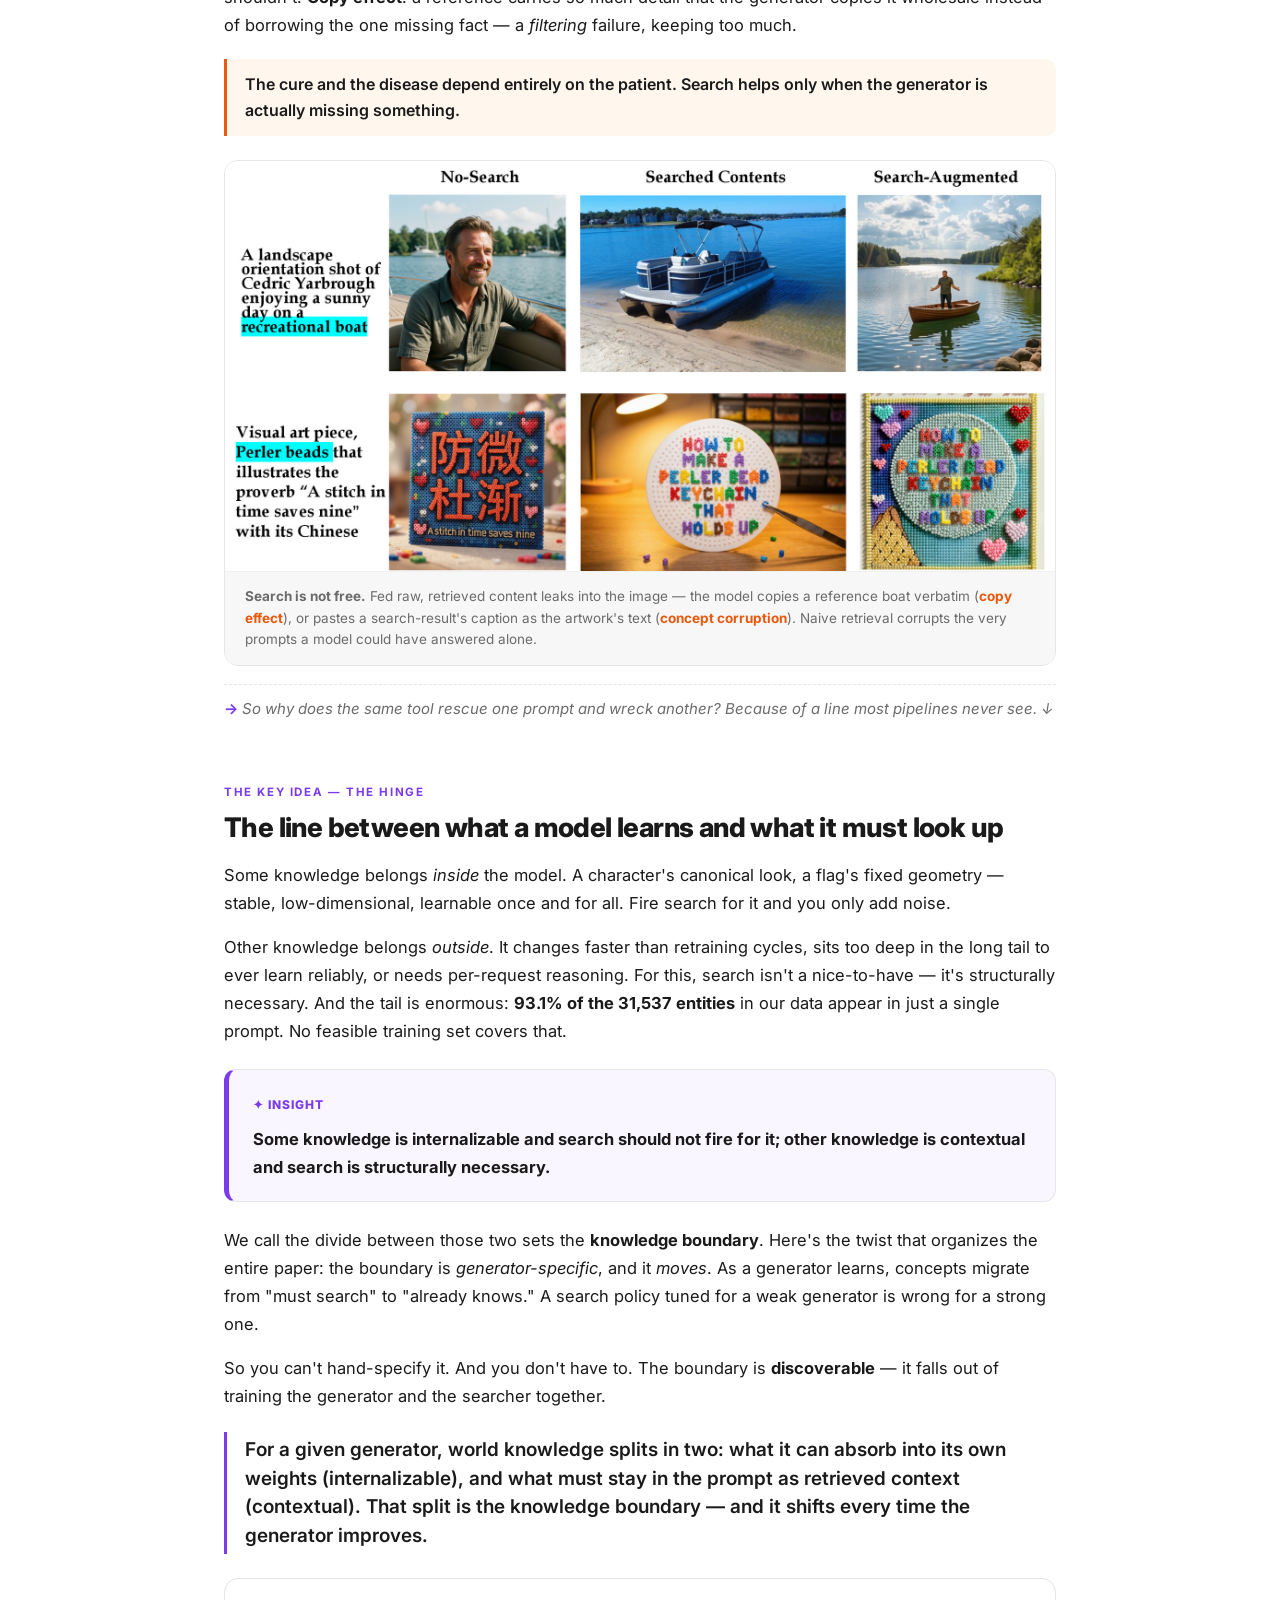
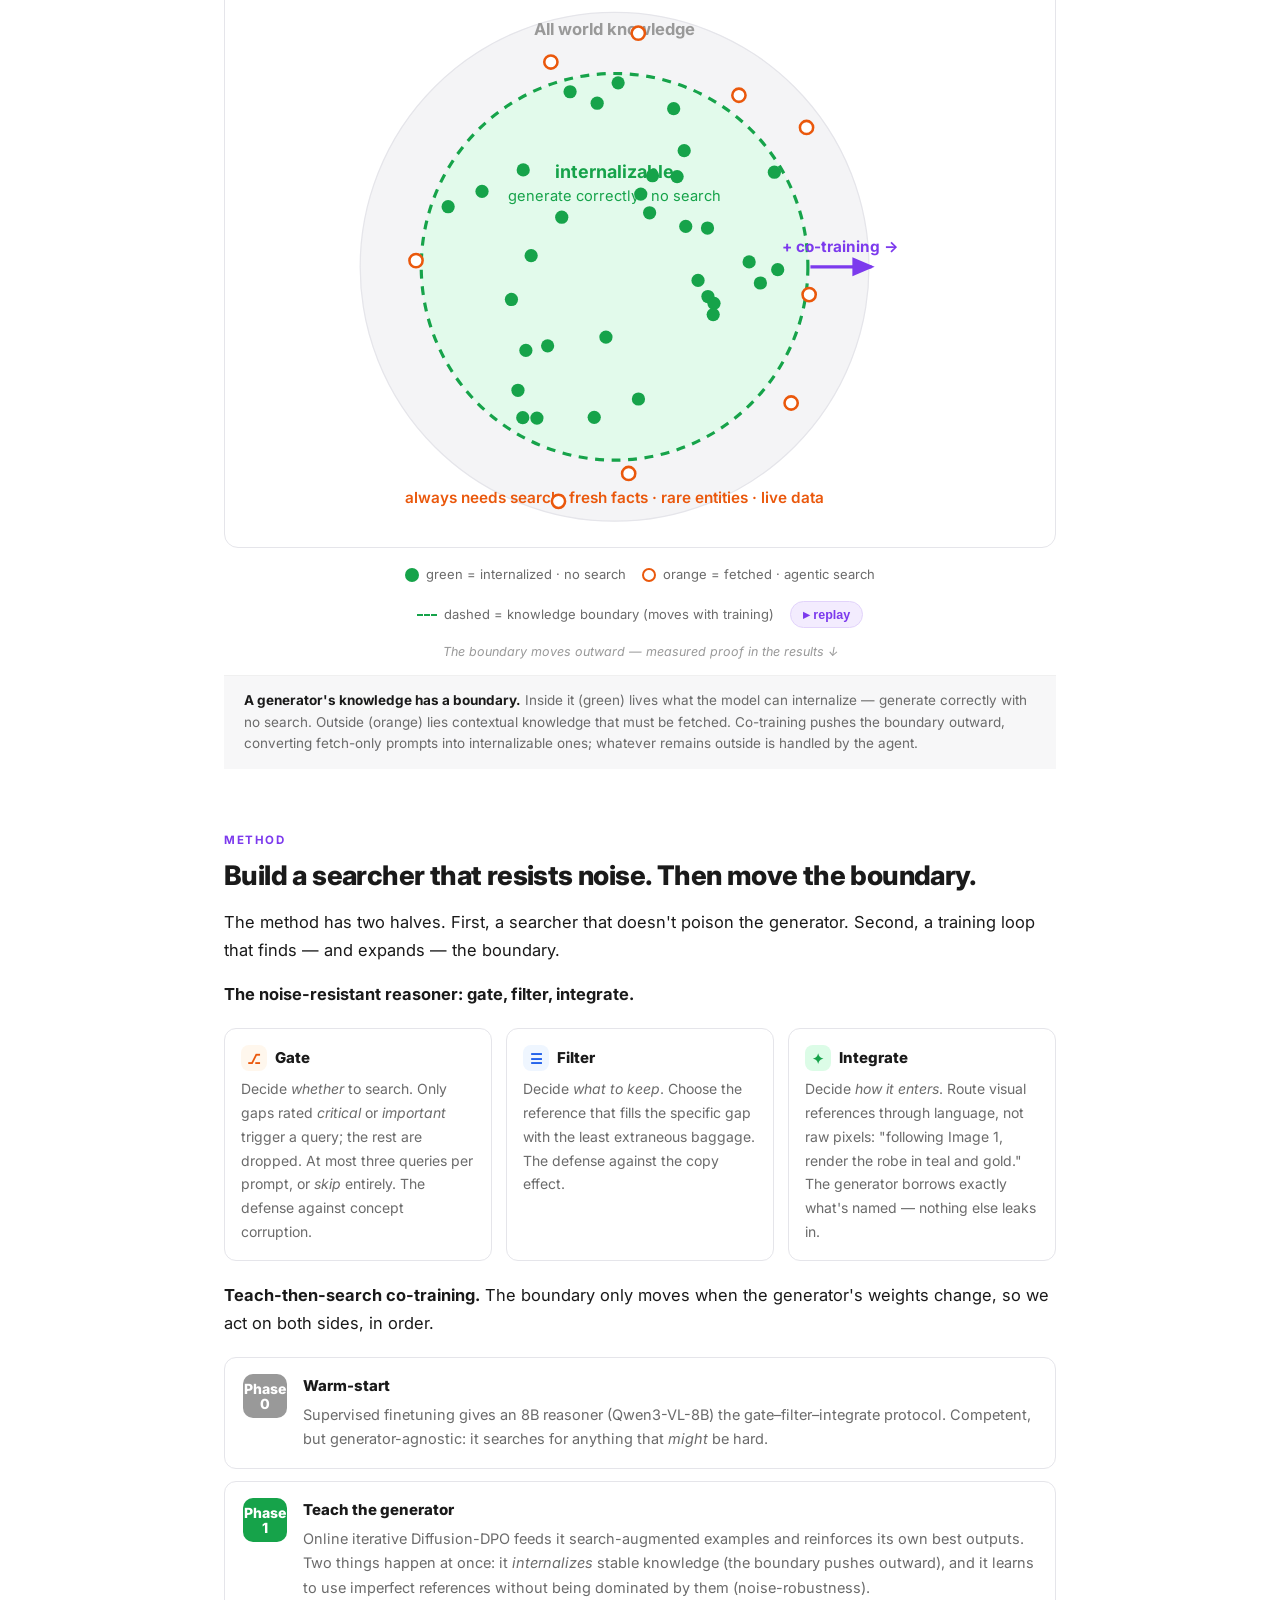
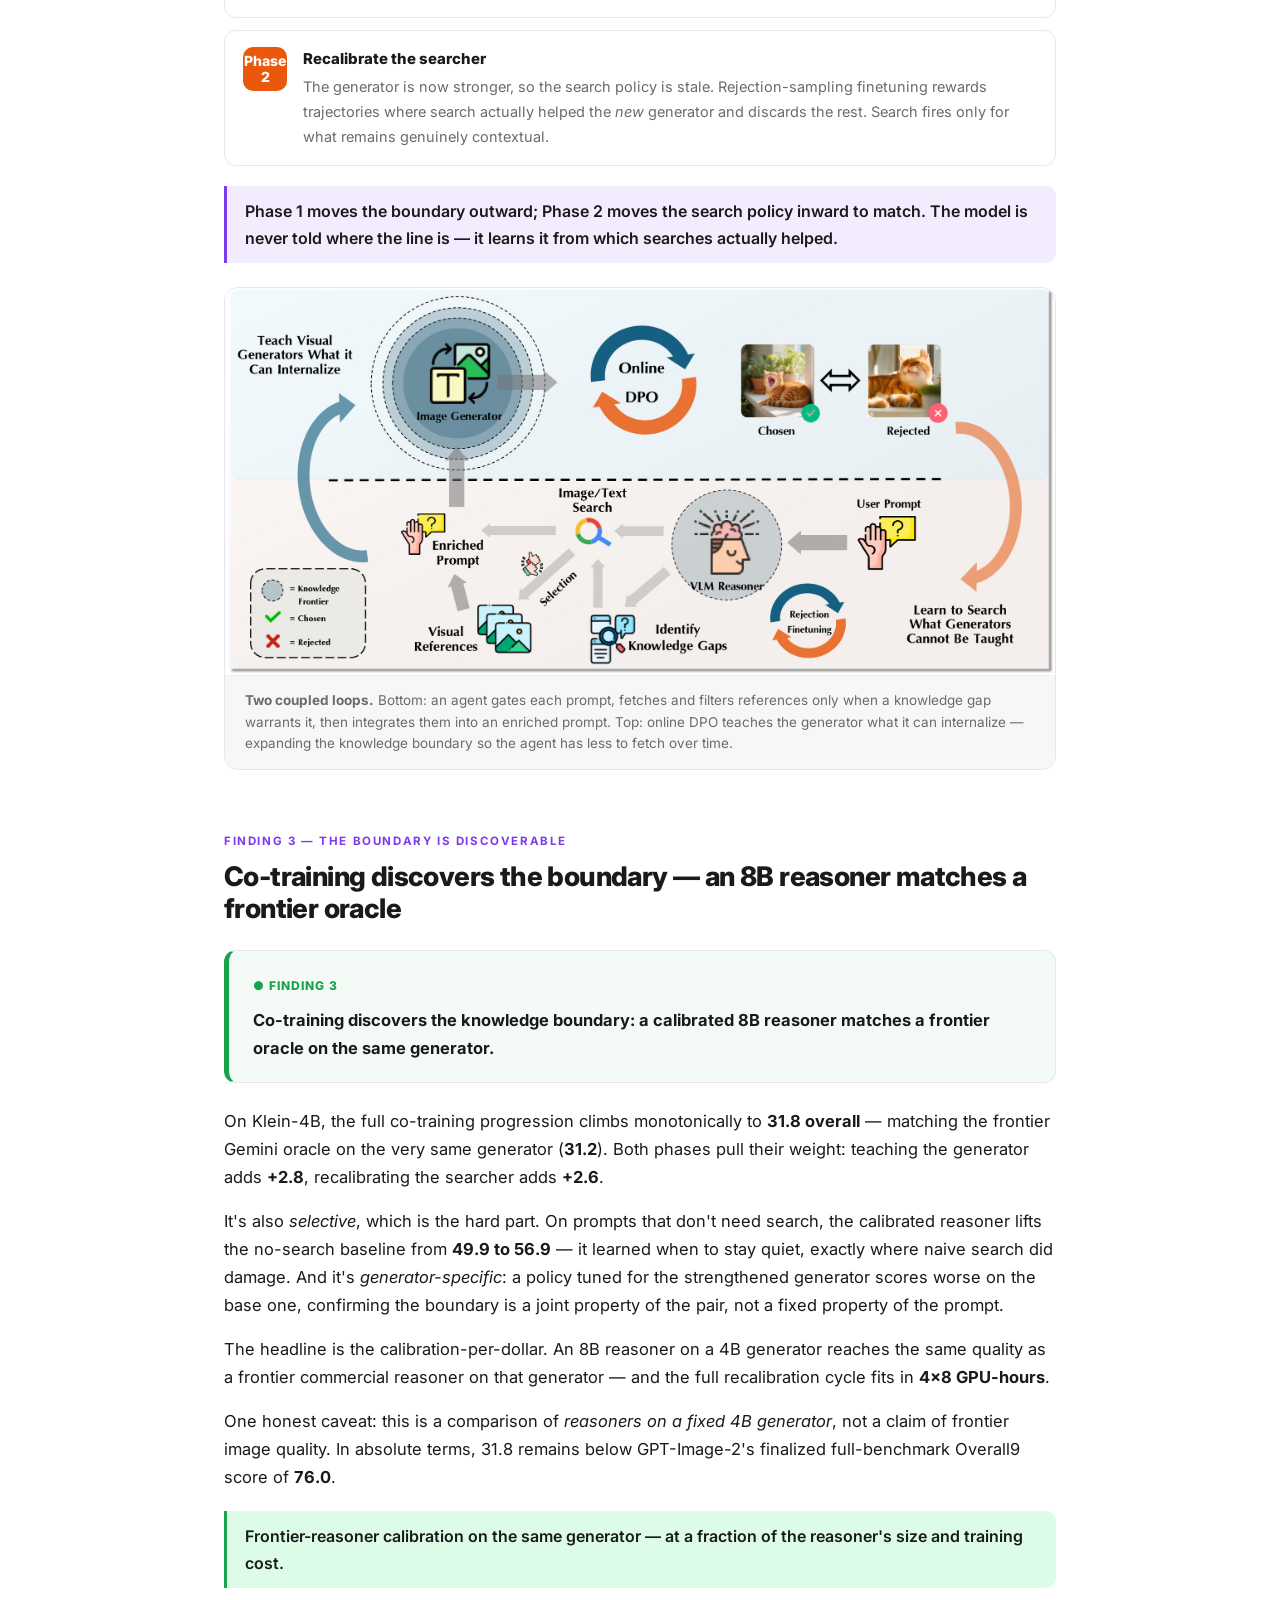
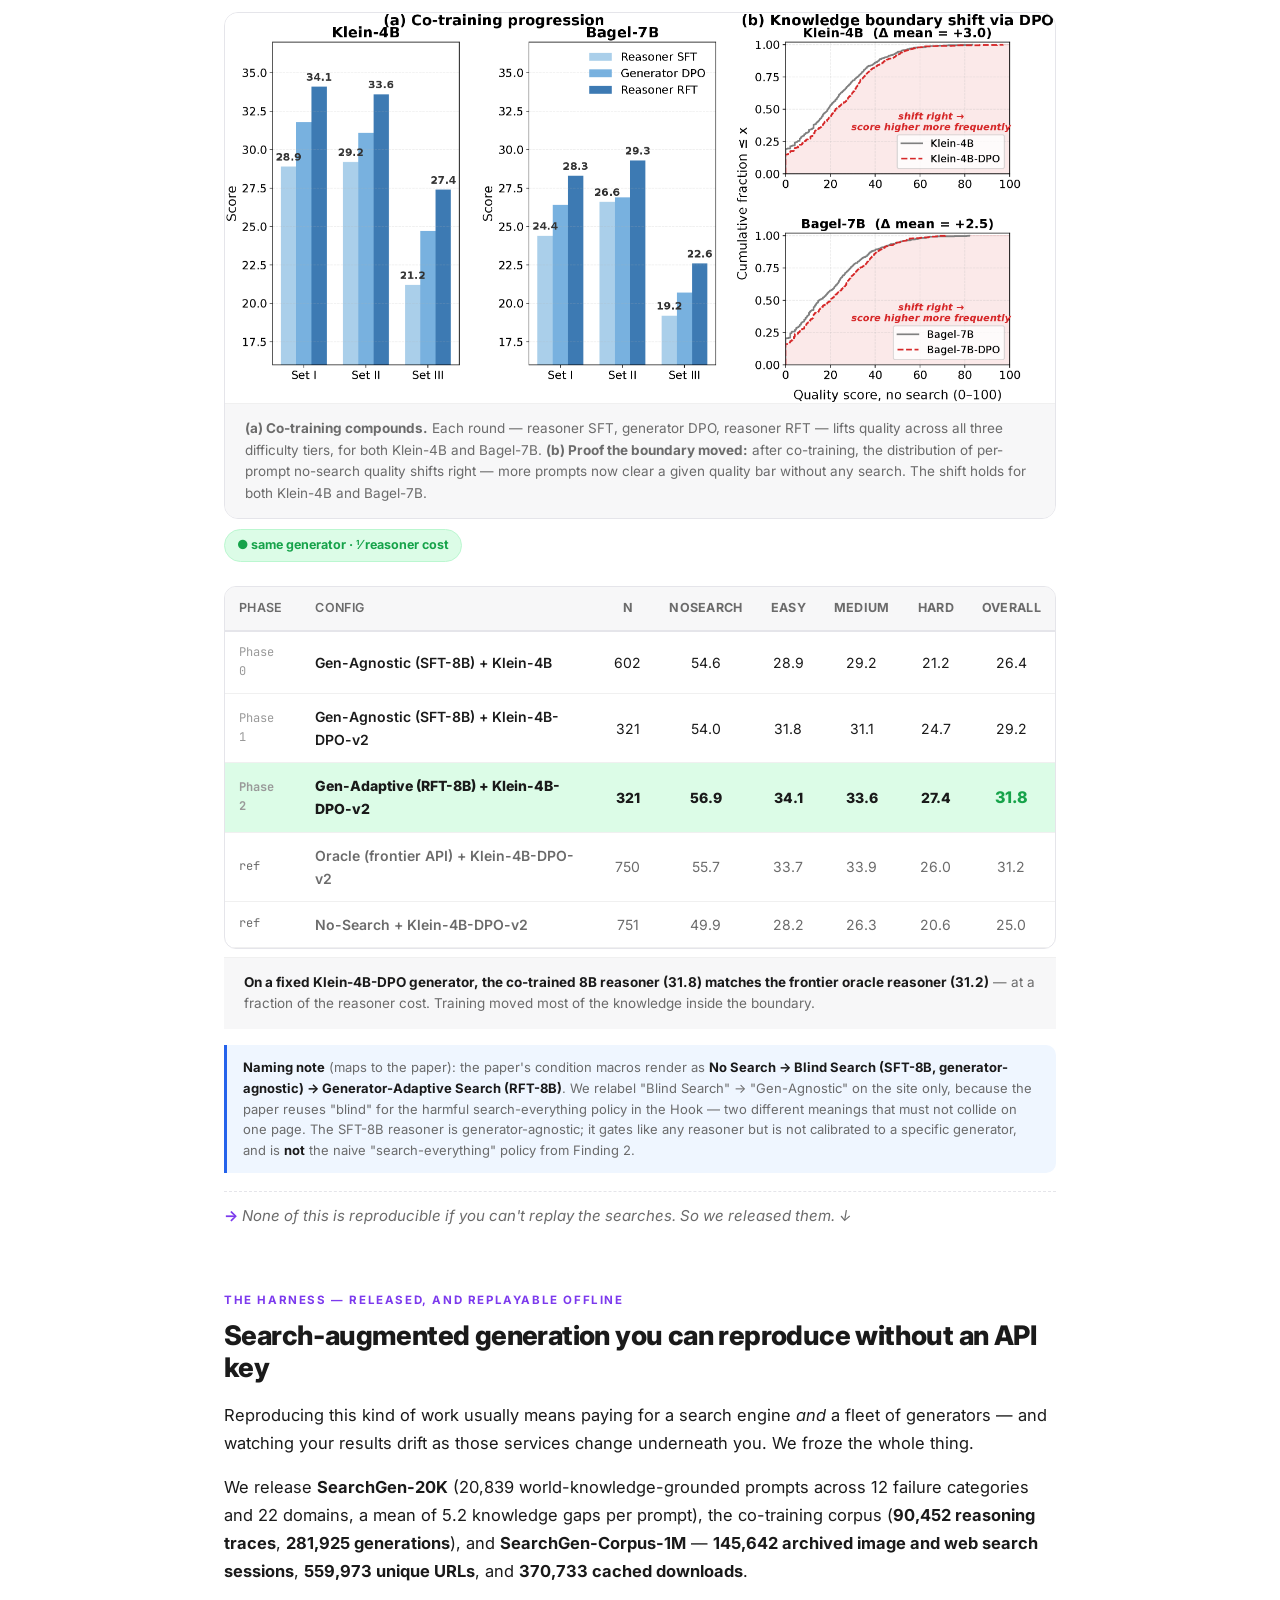
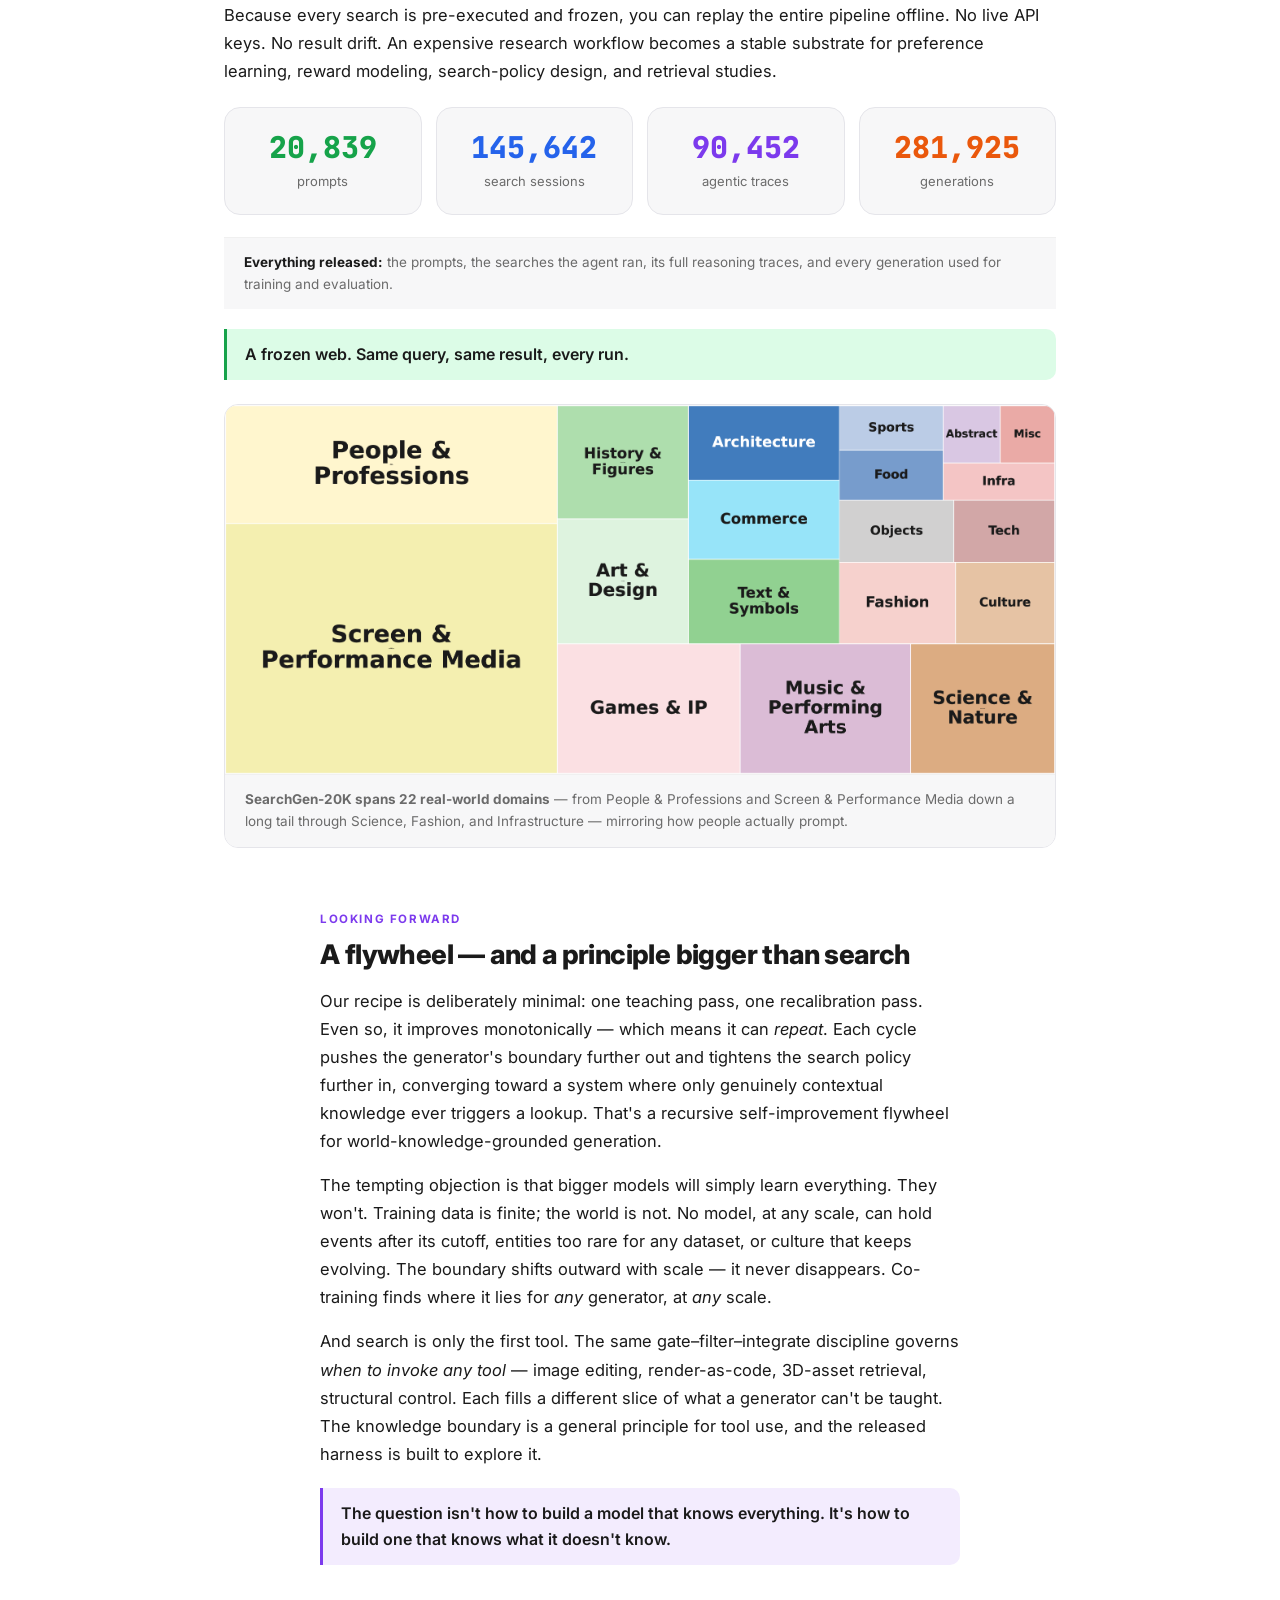
==== commit e431d97d: "Update finalized AgentGen Bench assets and scores" ====
--- a/index.html
+++ b/index.html
@@ -337,7 +337,7 @@
 <section class="card narrow" id="tldr">
   <span class="eyebrow">TL;DR</span>
   <h2>The short version — teach what you can, search the rest</h2>
-  <p>Modern image generators render gorgeously and lie fluently. Ask for the 2025 Osaka Expo mascot and you get a confident, wrong invention. The failure isn't the pixels — it's the <span class="em">knowledge</span>. On <strong>AgentGen Bench</strong>, frontier open generators score just <strong>21–28 out of 100</strong> on search-intensive prompts — up to a ~40-point collapse that standard benchmarks never register.</p>
+  <p>Modern image generators render gorgeously and lie fluently. Ask for the 2025 Osaka Expo mascot and you get a confident, wrong invention. The failure isn't the pixels — it's the <span class="em">knowledge</span>. On <strong>AgentGen Bench</strong>, open generators score just <strong>17.5–31.6 out of 100</strong> on search-intensive prompts — with a collapse of up to 41.4 points that standard benchmarks never register.</p>
   <p>Search is the obvious fix, the way an illustrator consults references. But naive search backfires: it corrupts prompts the generator already handled. The real problem is a <strong>knowledge boundary</strong> — the line between what a generator can learn and what it must look up. That line is generator-specific, it moves during training, and it can't be hand-drawn. It has to be <span class="em">discovered</span>.</p>
   <p>So we discover it, by <strong>co-training the generator and the search agent together</strong>. Below: how the collapse works, why naive search fails, what the knowledge boundary is, and how a co-trained 8B reasoner on a 4B generator matches a frontier <span class="em">reasoner</span> on the same generator — jump to the finding cards. ↓</p>
 </section>
@@ -381,24 +381,24 @@
 <!-- ========================= §3 Finding 1 ========================= -->
 <section class="card" id="finding1">
   <span class="eyebrow">Finding 1</span>
-  <h2>A 40-point gap that no benchmark shows</h2>
+  <h2>A 41.4-point gap that no benchmark shows</h2>
 
   <div class="callout finding">
     <div class="tag">&#9679; Finding 1</div>
-    <p class="lead">Generators that score comparably on standard prompts diverge by nearly 40 points when search-intensive world knowledge is required.</p>
-  </div>
-
-  <p>On prompts that need only what a model already learned, open and commercial generators land in the same band (67–75 out of 100). Turn to prompts that need live world knowledge, and the field splits: open generators crater to <strong>21–28</strong>, while commercial systems with built-in search barely move. Existing benchmarks test rendering inside known concepts, so they never see this gap at all.</p>
+    <p class="lead">Generators that score comparably on standard prompts diverge by up to 41.4 points when search-intensive world knowledge is required.</p>
+  </div>
+
+  <p>On NoSearch prompts, the strongest open generator reaches 70.0, overlapping the commercial range (66.3–78.9). Turn to prompts that need live world knowledge and the field splits: open generators span <strong>17.5–31.6</strong>, while the five leading commercial systems score 63.6–75.5 and drop by only 2.0–9.7 points. Existing benchmarks test rendering inside known concepts, so they never see this gap at all.</p>
   <p><strong>AgentGen Bench</strong>, previously named <strong>SearchGen-Bench</strong>, contains 751 prompts and is designed for the broader evaluation of agentic generation. For full reproducibility, use the released <a href="https://huggingface.co/JasperHaozhe/AgentGen-Bench-Evaluator" target="_blank" rel="noopener">AgentGen-Bench-Evaluator</a>, trained on top of Qwen3.5-9B. The primary <strong>Overall9</strong> metric averages nine applicable components and excludes Text Reference.</p>
 
   <figure class="fig">
-    <img src="assets/figures/b1.png" alt="Per-generator quality on NoSearch vs Search-Intensive strata across twelve generators.">
-    <figcaption><b>Generators score well on prompts they can answer from memory (gray).</b> On prompts that require external knowledge (orange), every open generator collapses — up to a 40-point drop — while commercial systems with built-in search hold. The bottleneck is missing knowledge, not rendering skill.</figcaption>
+    <img src="assets/figures/b1.png" alt="Per-generator Overall9 quality on NoSearch versus Search-Intensive strata across eighteen generators.">
+    <figcaption><b>Generators score well on prompts they can answer from memory (gray).</b> On prompts that require external knowledge (blue), every open generator drops — by as much as 41.4 points — while the leading commercial systems remain comparatively stable. The bottleneck is missing knowledge, not rendering skill.</figcaption>
   </figure>
 
   <figure class="fig">
-    <img src="assets/figures/agentgenbench_arena_style.png" alt="Overall9 AgentGen Bench ranking of seventeen image generators on the full 751-prompt evaluation.">
-    <figcaption><b>Overall AgentGen Bench ranking.</b> GPT-Image-2 leads, followed by Qwen-Image-3-Max and Grok-Imagine-Image. Scores use Overall9 from the finalized 3d5 evaluator.</figcaption>
+    <img src="assets/figures/agentgenbench_arena_style.png" alt="Overall9 AgentGen Bench ranking of eighteen image generators on the full 751-prompt evaluation.">
+    <figcaption><b>Overall AgentGen Bench ranking.</b> GPT-Image-2 leads, followed by Grok-Imagine-2.0-Low and Qwen-Image-3-Max. Scores use Overall9 from the finalized 3d5 evaluator.</figcaption>
   </figure>
 
   <div class="benchmark-head">
@@ -425,7 +425,8 @@
       <tbody>
         <tr class="stratum memory"><th colspan="11" scope="rowgroup">NoSearch <span class="count">parametric knowledge is sufficient</span></th></tr>
         <tr><td class="model">GPT-Image-2</td><td class="overall">78.9</td><td>84.8</td><td>82.7</td><td>79.3</td><td>73.4</td><td>92.3</td><td>67.6</td><td>86.5</td><td>81.2</td><td>70.9</td></tr>
-        <tr><td class="model">Grok-Imagine-Image</td><td class="overall">74.8</td><td>81.3</td><td>78.3</td><td>72.7</td><td>72.3</td><td>83.9</td><td>65.6</td><td>79.7</td><td>77.2</td><td>66.9</td></tr>
+        <tr><td class="model">Grok-Imagine-2.0-Low</td><td class="overall">76.9</td><td>83.0</td><td>80.0</td><td>75.9</td><td>72.5</td><td>85.5</td><td>66.3</td><td>84.0</td><td>80.8</td><td>68.7</td></tr>
+        <tr><td class="model">Grok-Imagine</td><td class="overall">74.8</td><td>81.3</td><td>78.3</td><td>72.7</td><td>72.3</td><td>83.9</td><td>65.6</td><td>79.7</td><td>77.2</td><td>66.9</td></tr>
         <tr><td class="model">Qwen-Image-3-Max</td><td class="overall">73.7</td><td>79.1</td><td>76.2</td><td>69.8</td><td>70.3</td><td>86.2</td><td>63.9</td><td>82.5</td><td>78.3</td><td>64.0</td></tr>
         <tr><td class="model">Nano Banana Pro</td><td class="overall">73.3</td><td>78.4</td><td>76.3</td><td>70.2</td><td>70.7</td><td>85.6</td><td>65.2</td><td>80.3</td><td>77.1</td><td>63.0</td></tr>
         <tr><td class="model">Qwen-Image-2-Pro</td><td class="overall">71.2</td><td>76.8</td><td>74.1</td><td>67.3</td><td>70.5</td><td>77.8</td><td>61.8</td><td>78.3</td><td>75.3</td><td>61.2</td></tr>
@@ -443,8 +444,9 @@
         <tr><td class="model">Show-o2</td><td class="overall">34.4</td><td>32.7</td><td>30.9</td><td>21.0</td><td>47.2</td><td>2.4</td><td>38.0</td><td>49.8</td><td>40.9</td><td>19.9</td></tr>
         <tr class="stratum search"><th colspan="11" scope="rowgroup">SearchIntensive <span class="count">external knowledge is required</span></th></tr>
         <tr><td class="model">GPT-Image-2</td><td class="overall">75.5</td><td>74.4</td><td>73.7</td><td>72.2</td><td>77.4</td><td>77.7</td><td>68.9</td><td>83.9</td><td>84.9</td><td>70.4</td></tr>
+        <tr><td class="model">Grok-Imagine-2.0-Low</td><td class="overall">74.9</td><td>73.1</td><td>72.5</td><td>70.7</td><td>76.9</td><td>79.9</td><td>69.0</td><td>83.5</td><td>85.6</td><td>68.3</td></tr>
         <tr><td class="model">Qwen-Image-3-Max</td><td class="overall">67.6</td><td>65.8</td><td>65.3</td><td>62.8</td><td>71.1</td><td>67.9</td><td>62.3</td><td>77.0</td><td>78.6</td><td>59.6</td></tr>
-        <tr><td class="model">Grok-Imagine-Image</td><td class="overall">66.7</td><td>65.9</td><td>64.6</td><td>62.8</td><td>69.5</td><td>65.7</td><td>61.7</td><td>75.6</td><td>77.8</td><td>59.7</td></tr>
+        <tr><td class="model">Grok-Imagine</td><td class="overall">66.7</td><td>65.9</td><td>64.6</td><td>62.8</td><td>69.5</td><td>65.7</td><td>61.7</td><td>75.6</td><td>77.8</td><td>59.7</td></tr>
         <tr><td class="model">Nano Banana Pro</td><td class="overall">63.6</td><td>60.7</td><td>60.1</td><td>56.4</td><td>68.1</td><td>61.3</td><td>60.0</td><td>72.7</td><td>78.1</td><td>55.4</td></tr>
         <tr><td class="model">Qwen-Image-2-Pro</td><td class="overall">57.5</td><td>53.9</td><td>53.1</td><td>48.3</td><td>65.3</td><td>55.1</td><td>57.3</td><td>68.9</td><td>72.8</td><td>46.8</td></tr>
         <tr><td class="model">Qwen-Image-2</td><td class="overall">54.1</td><td>49.9</td><td>49.6</td><td>44.1</td><td>62.5</td><td>50.1</td><td>54.3</td><td>66.2</td><td>71.4</td><td>42.0</td></tr>
